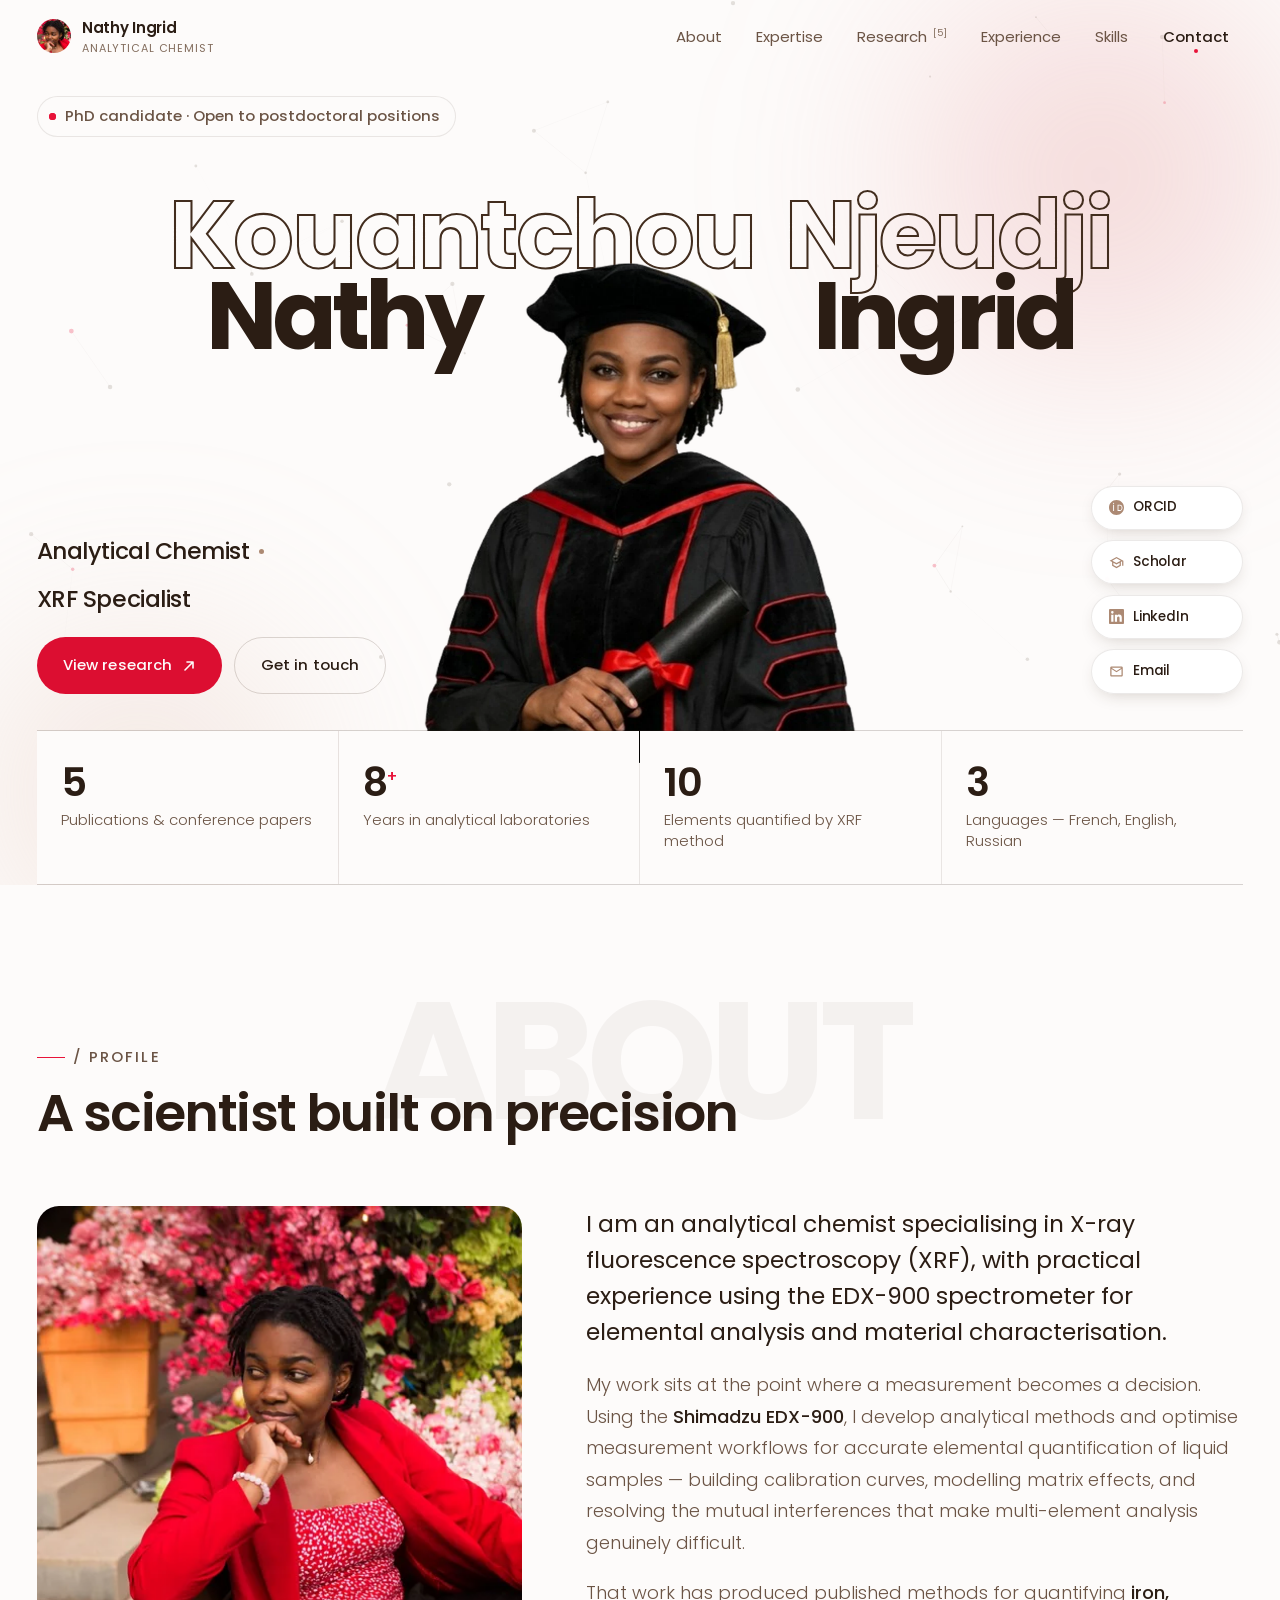
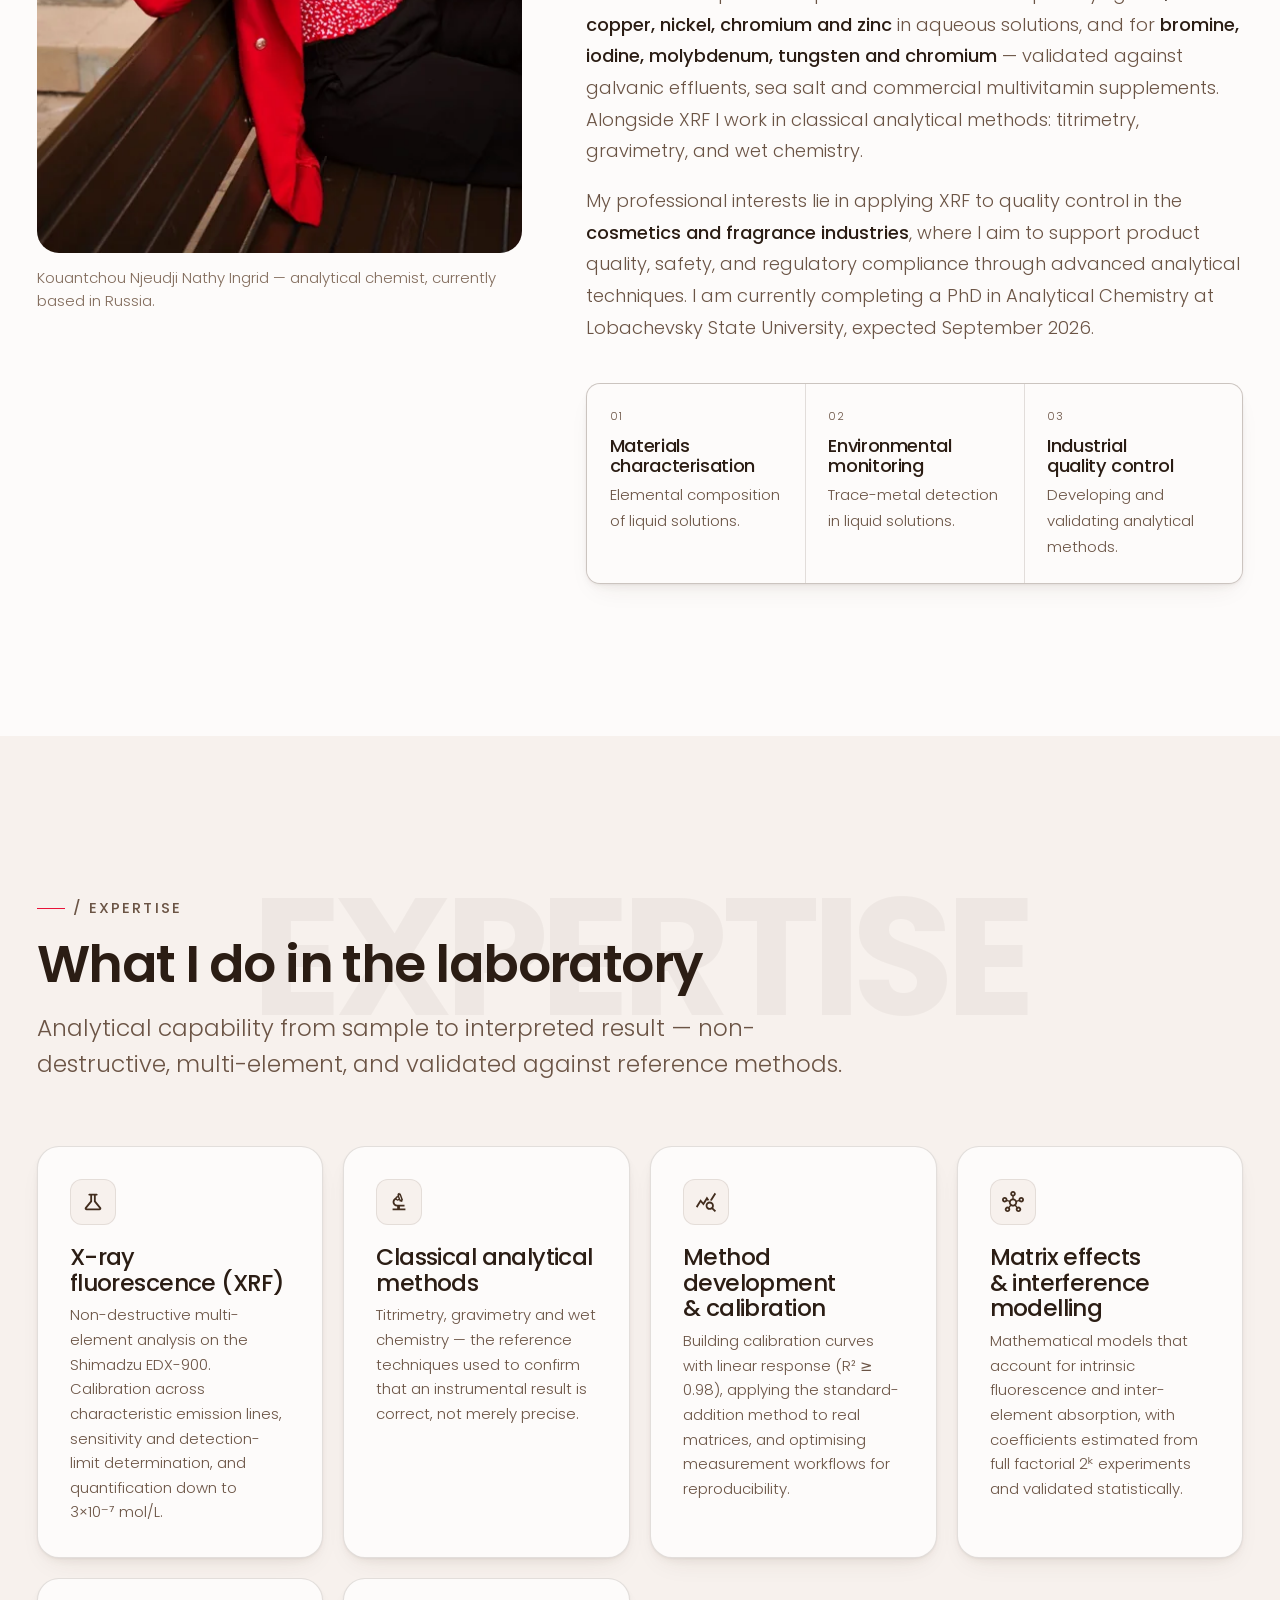
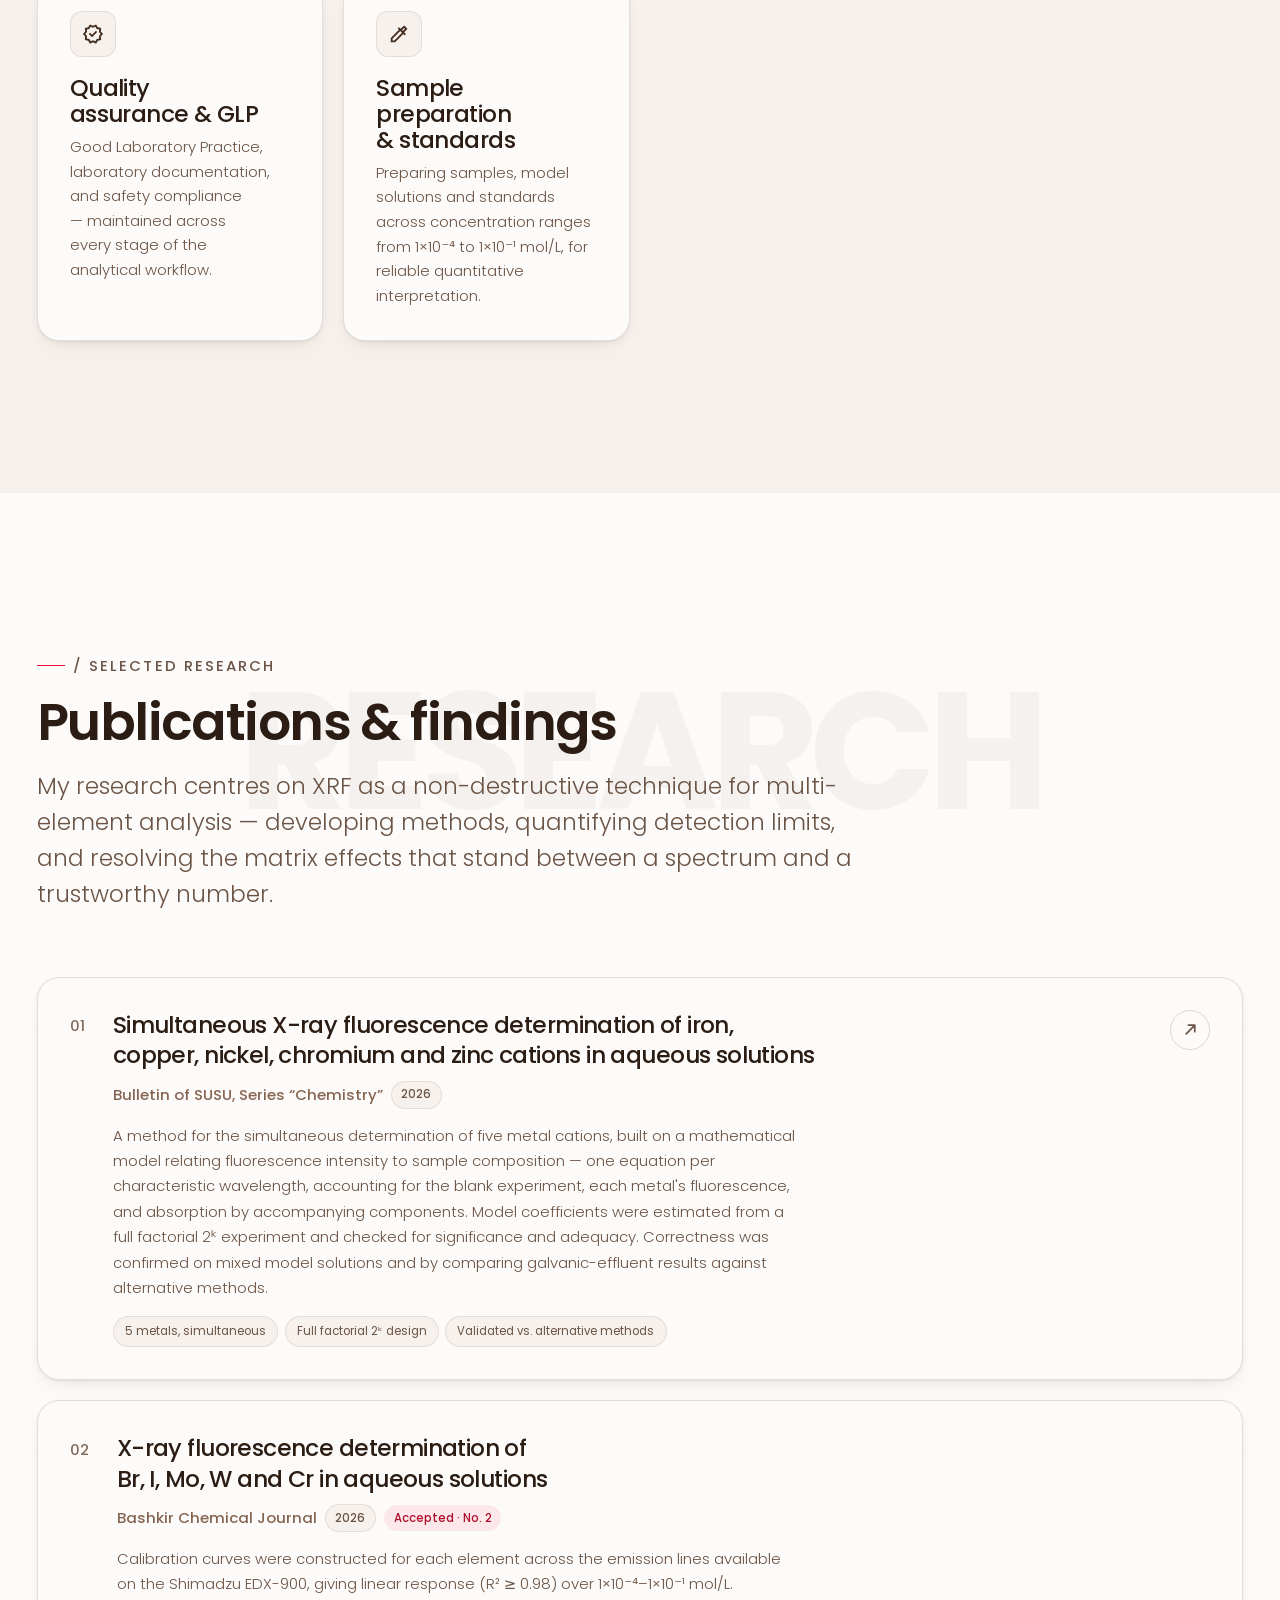
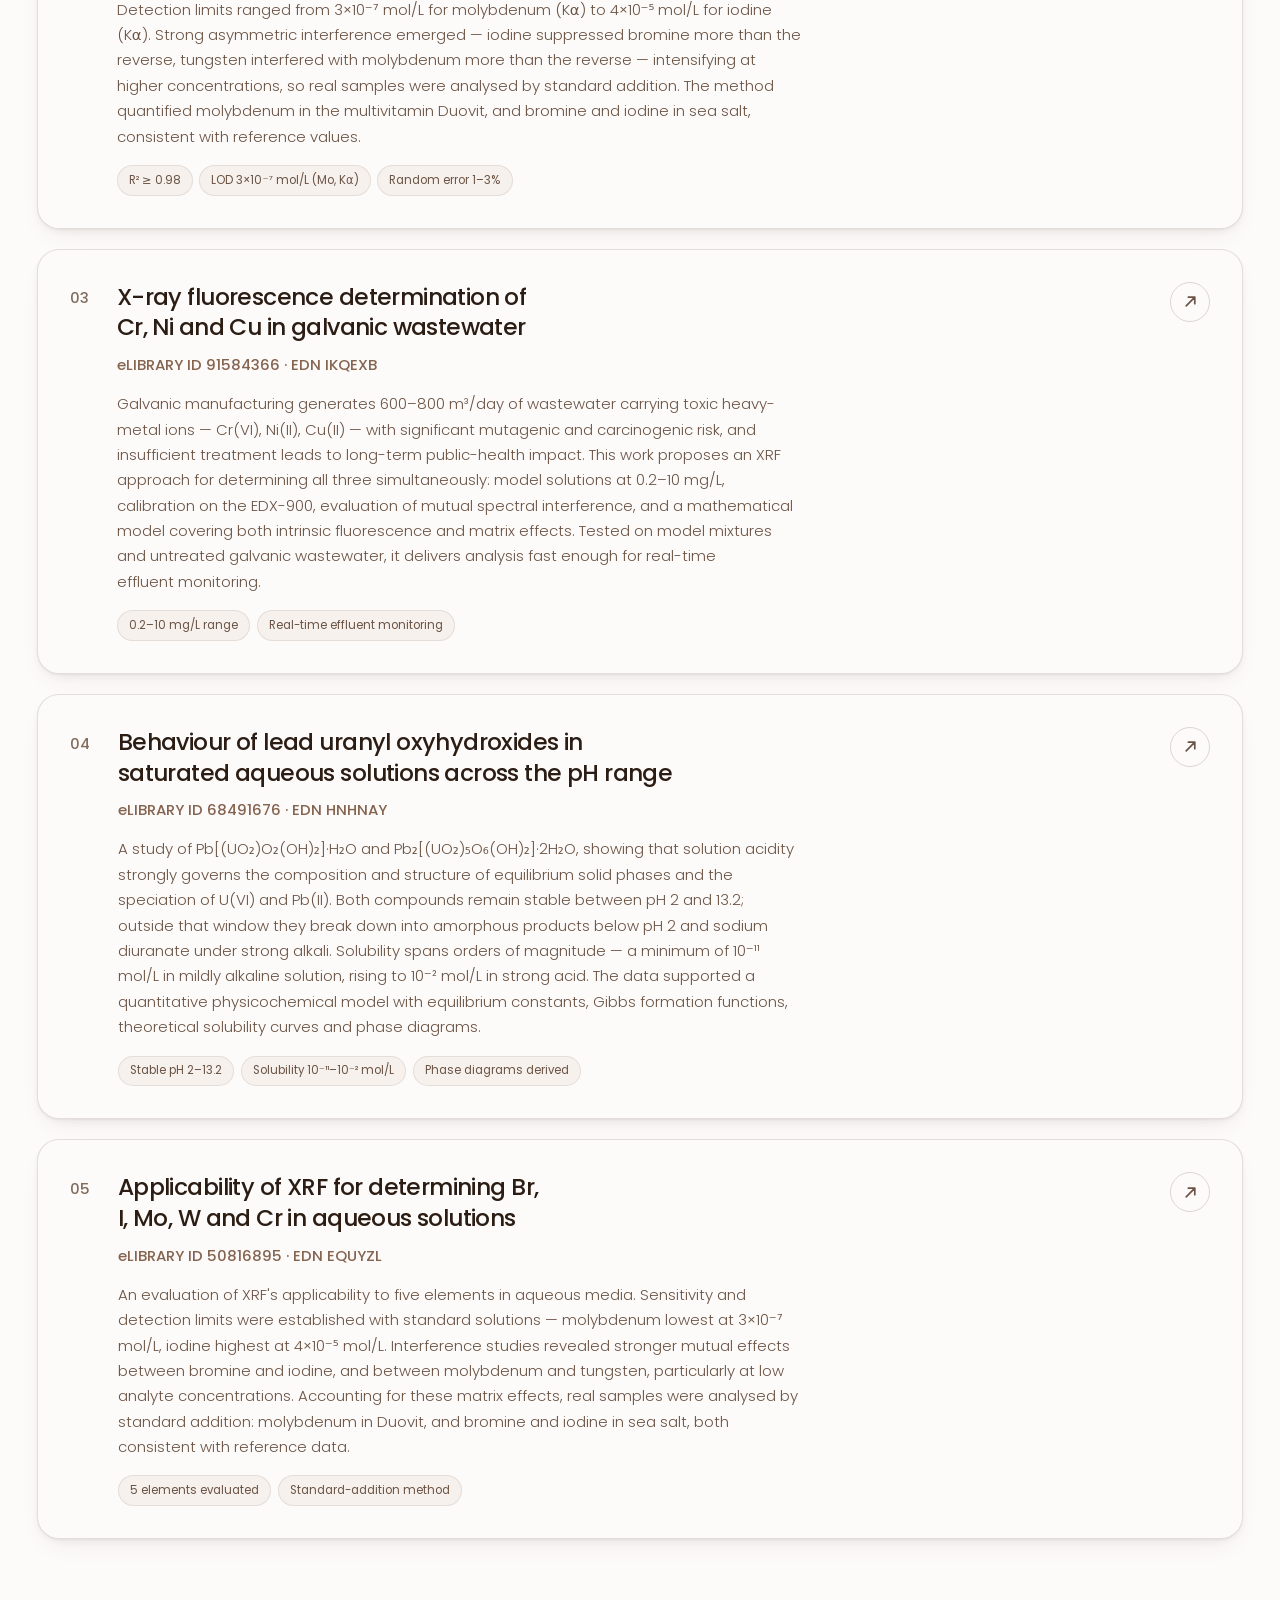
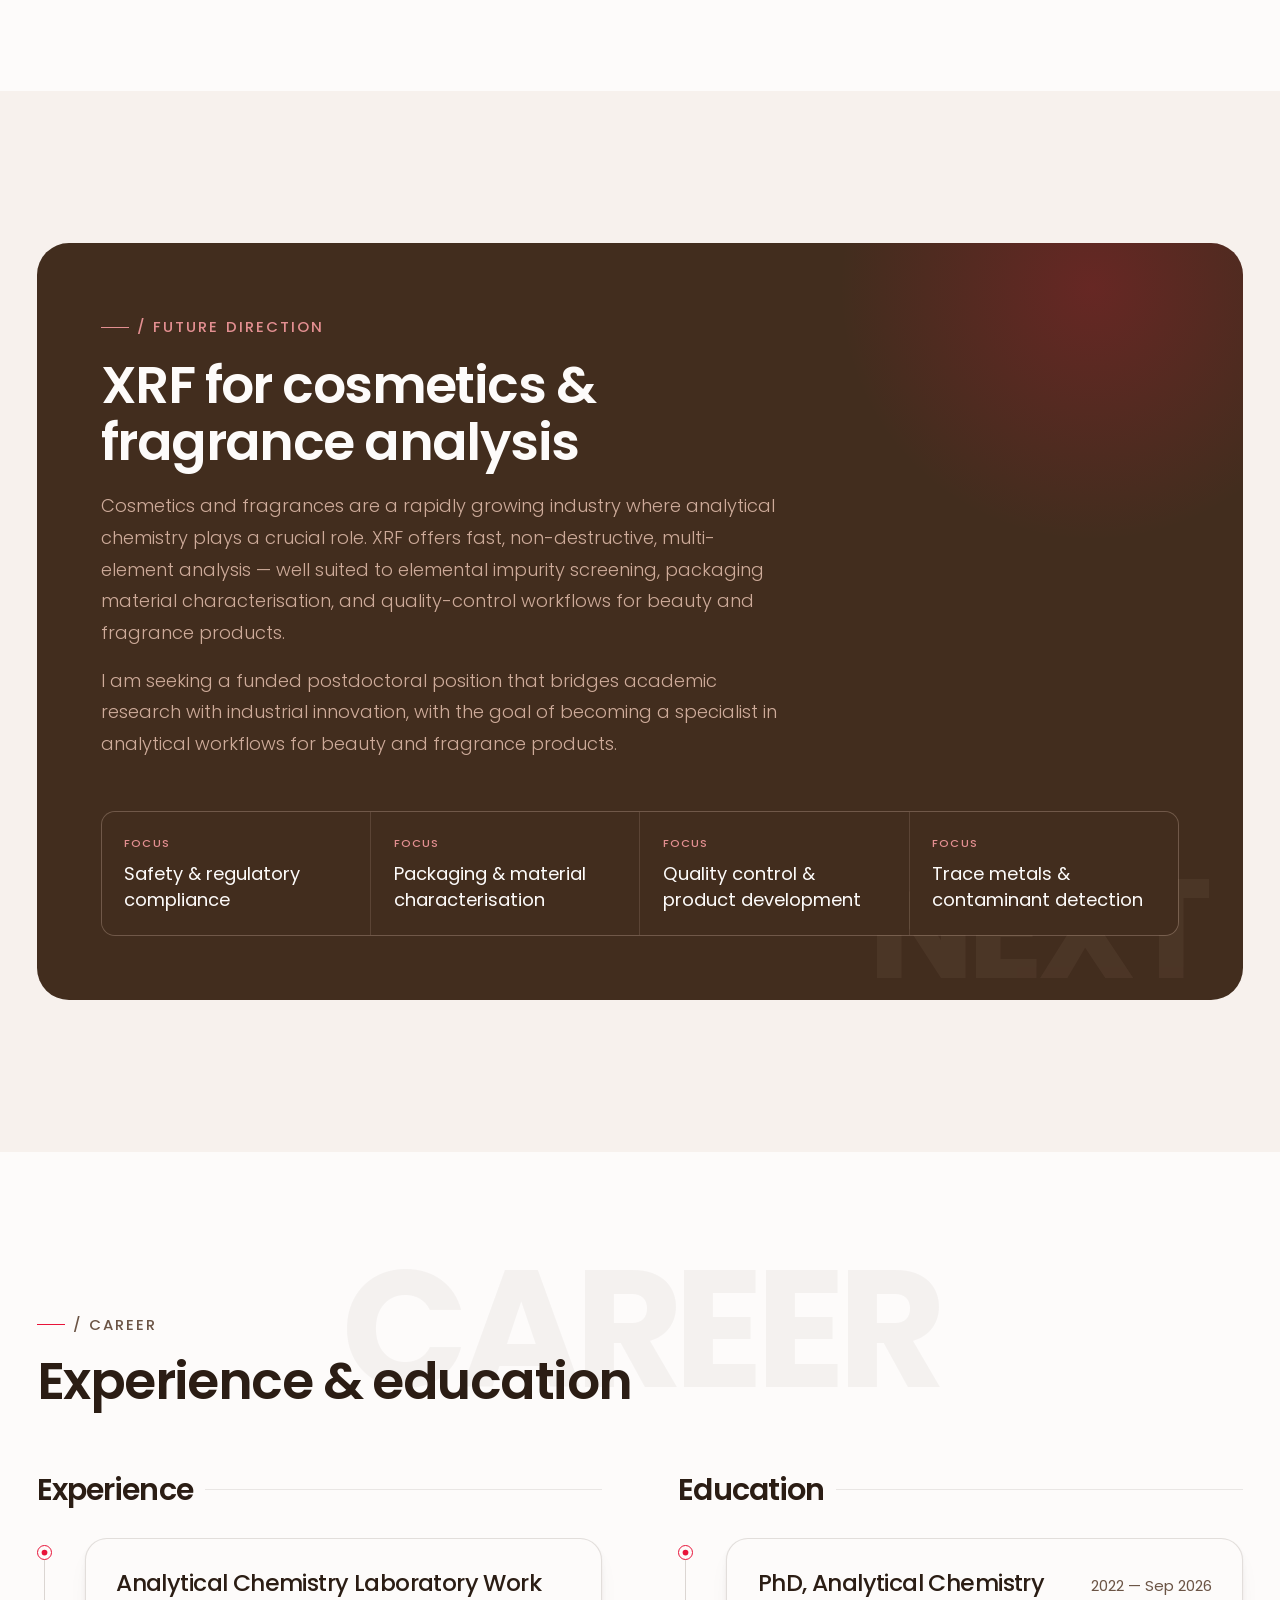
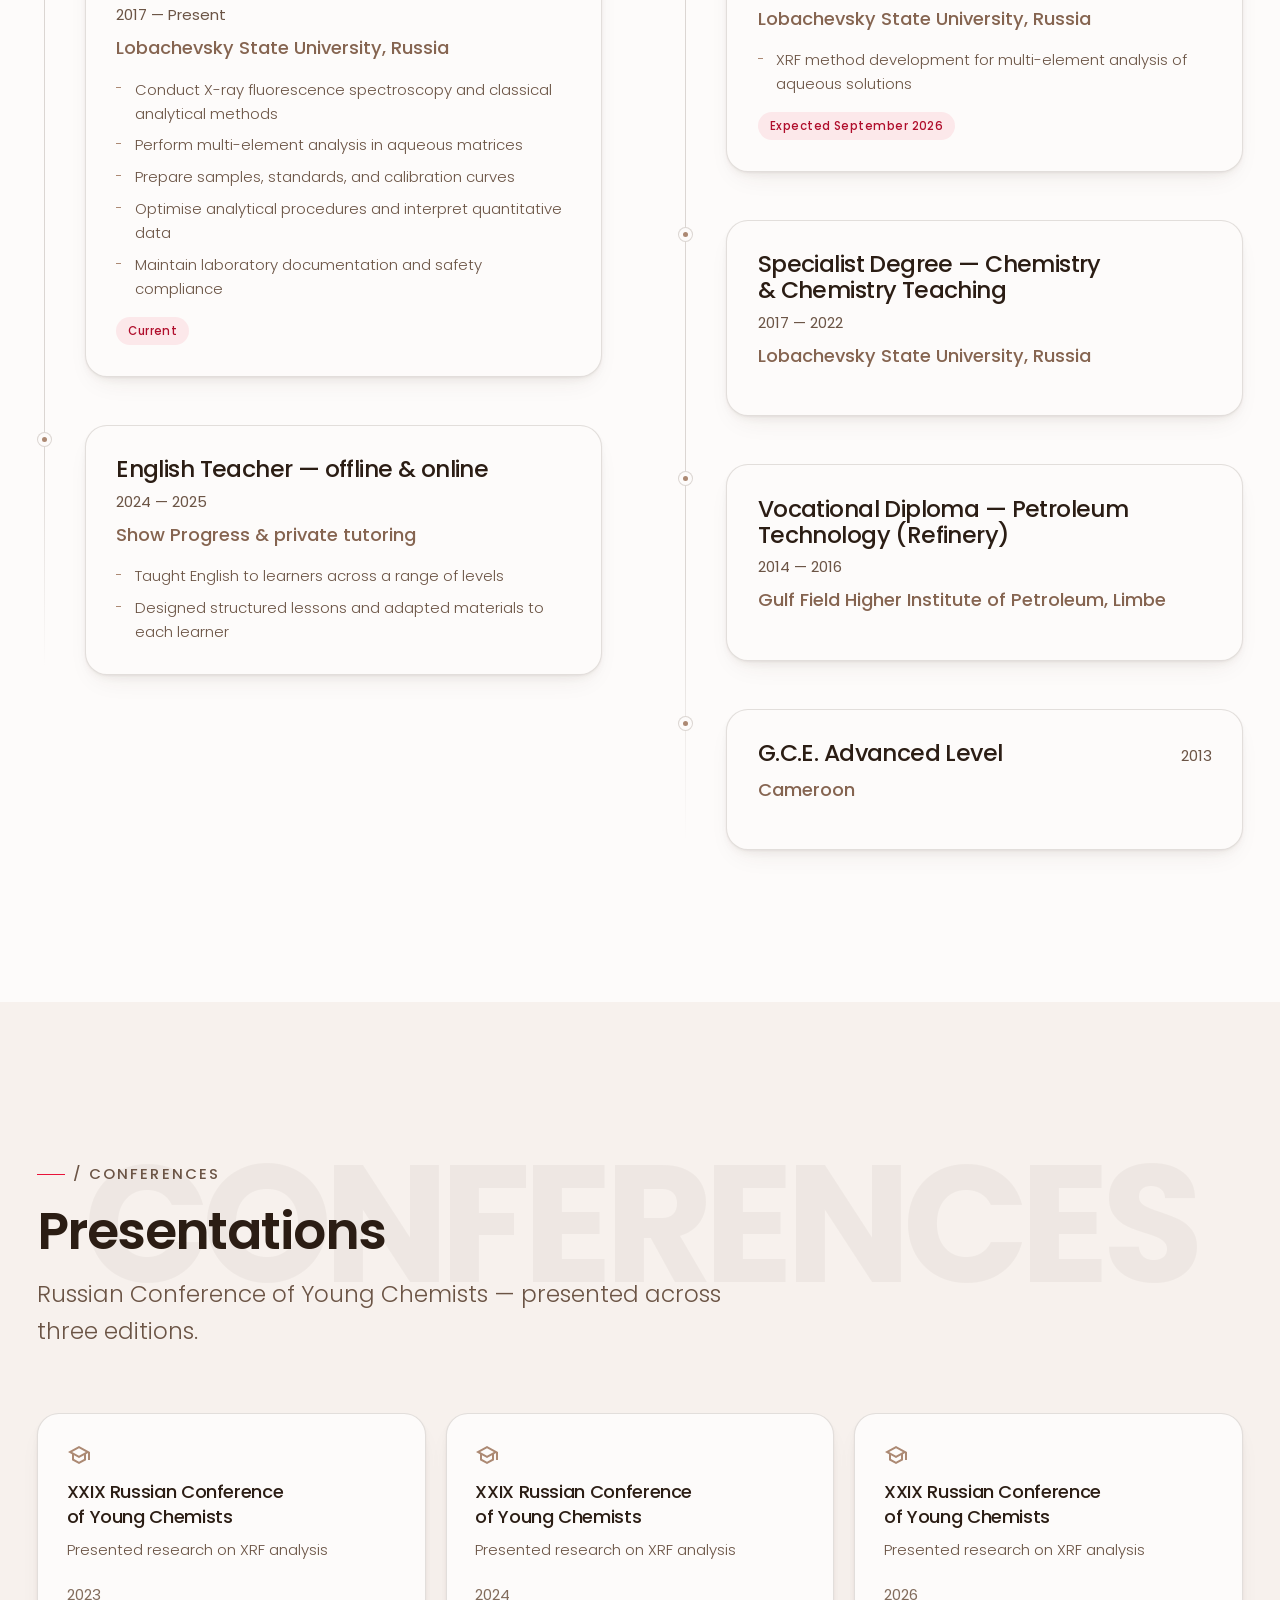
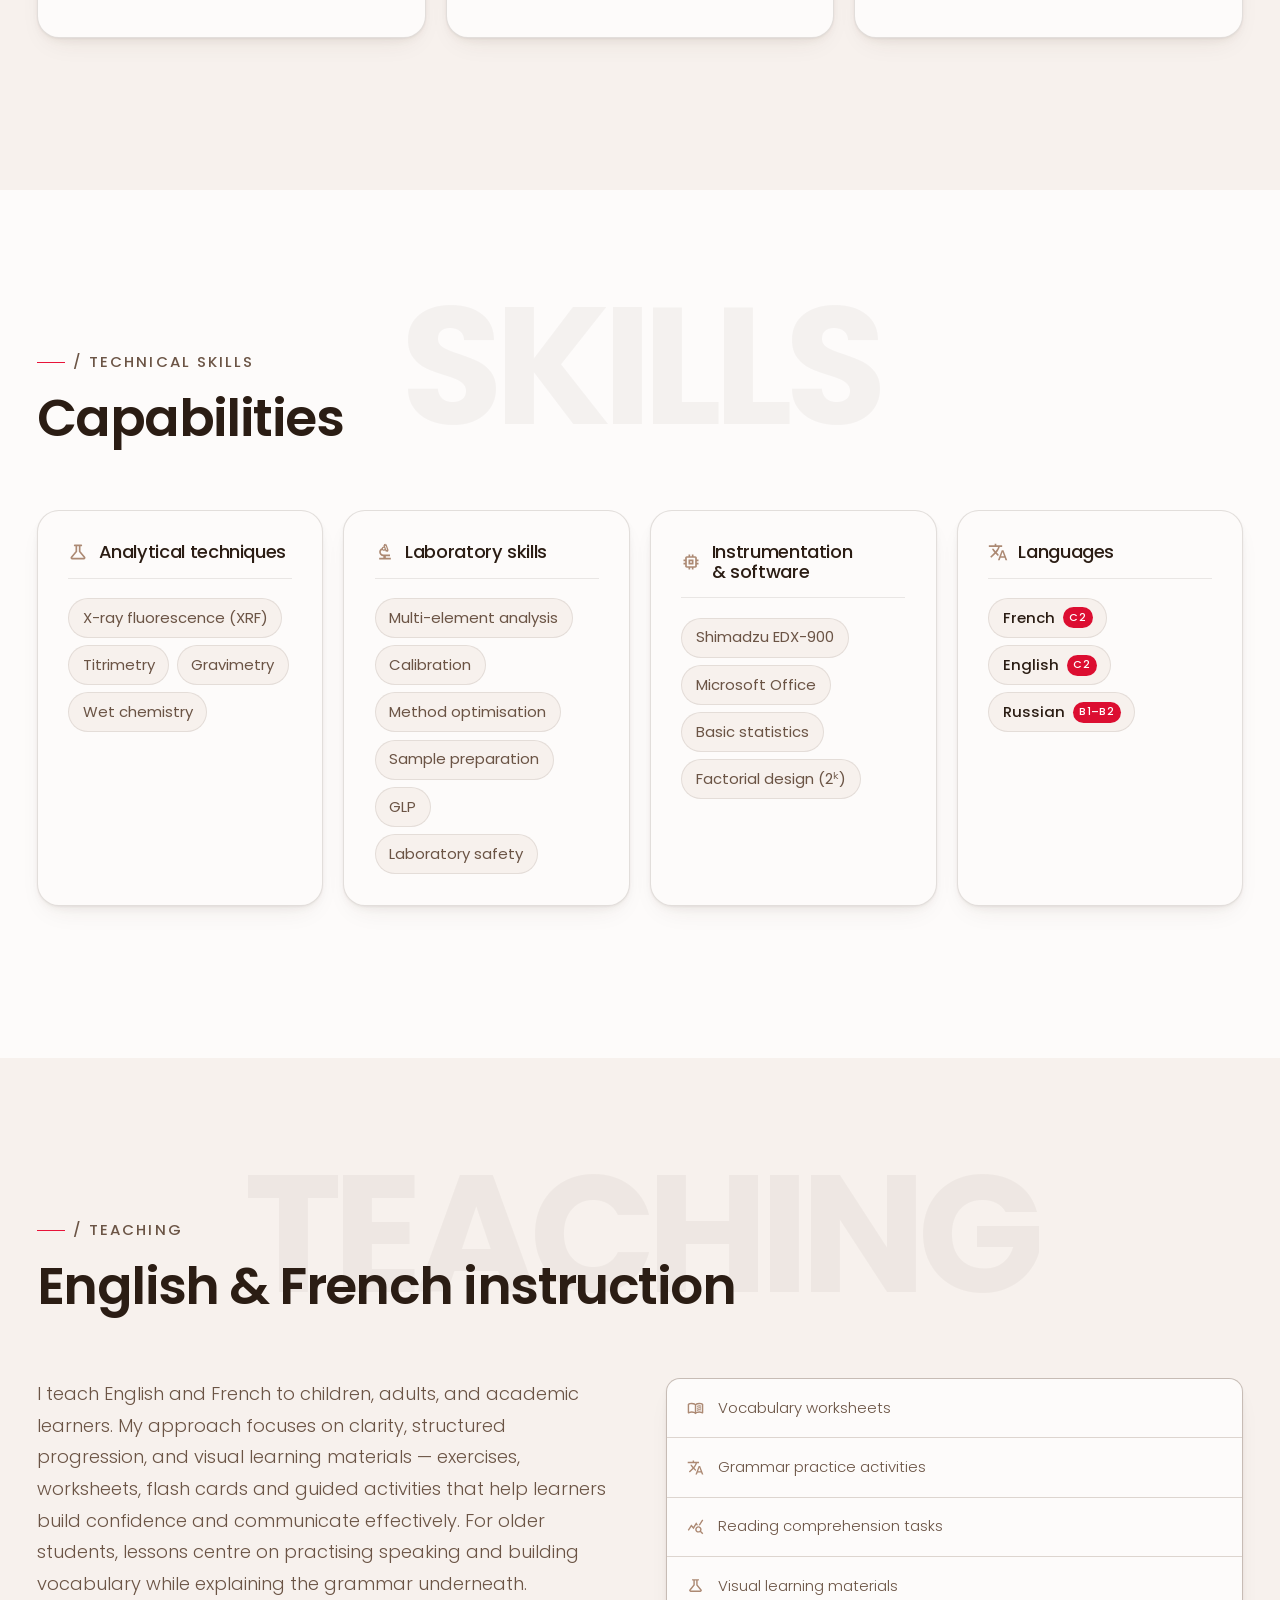
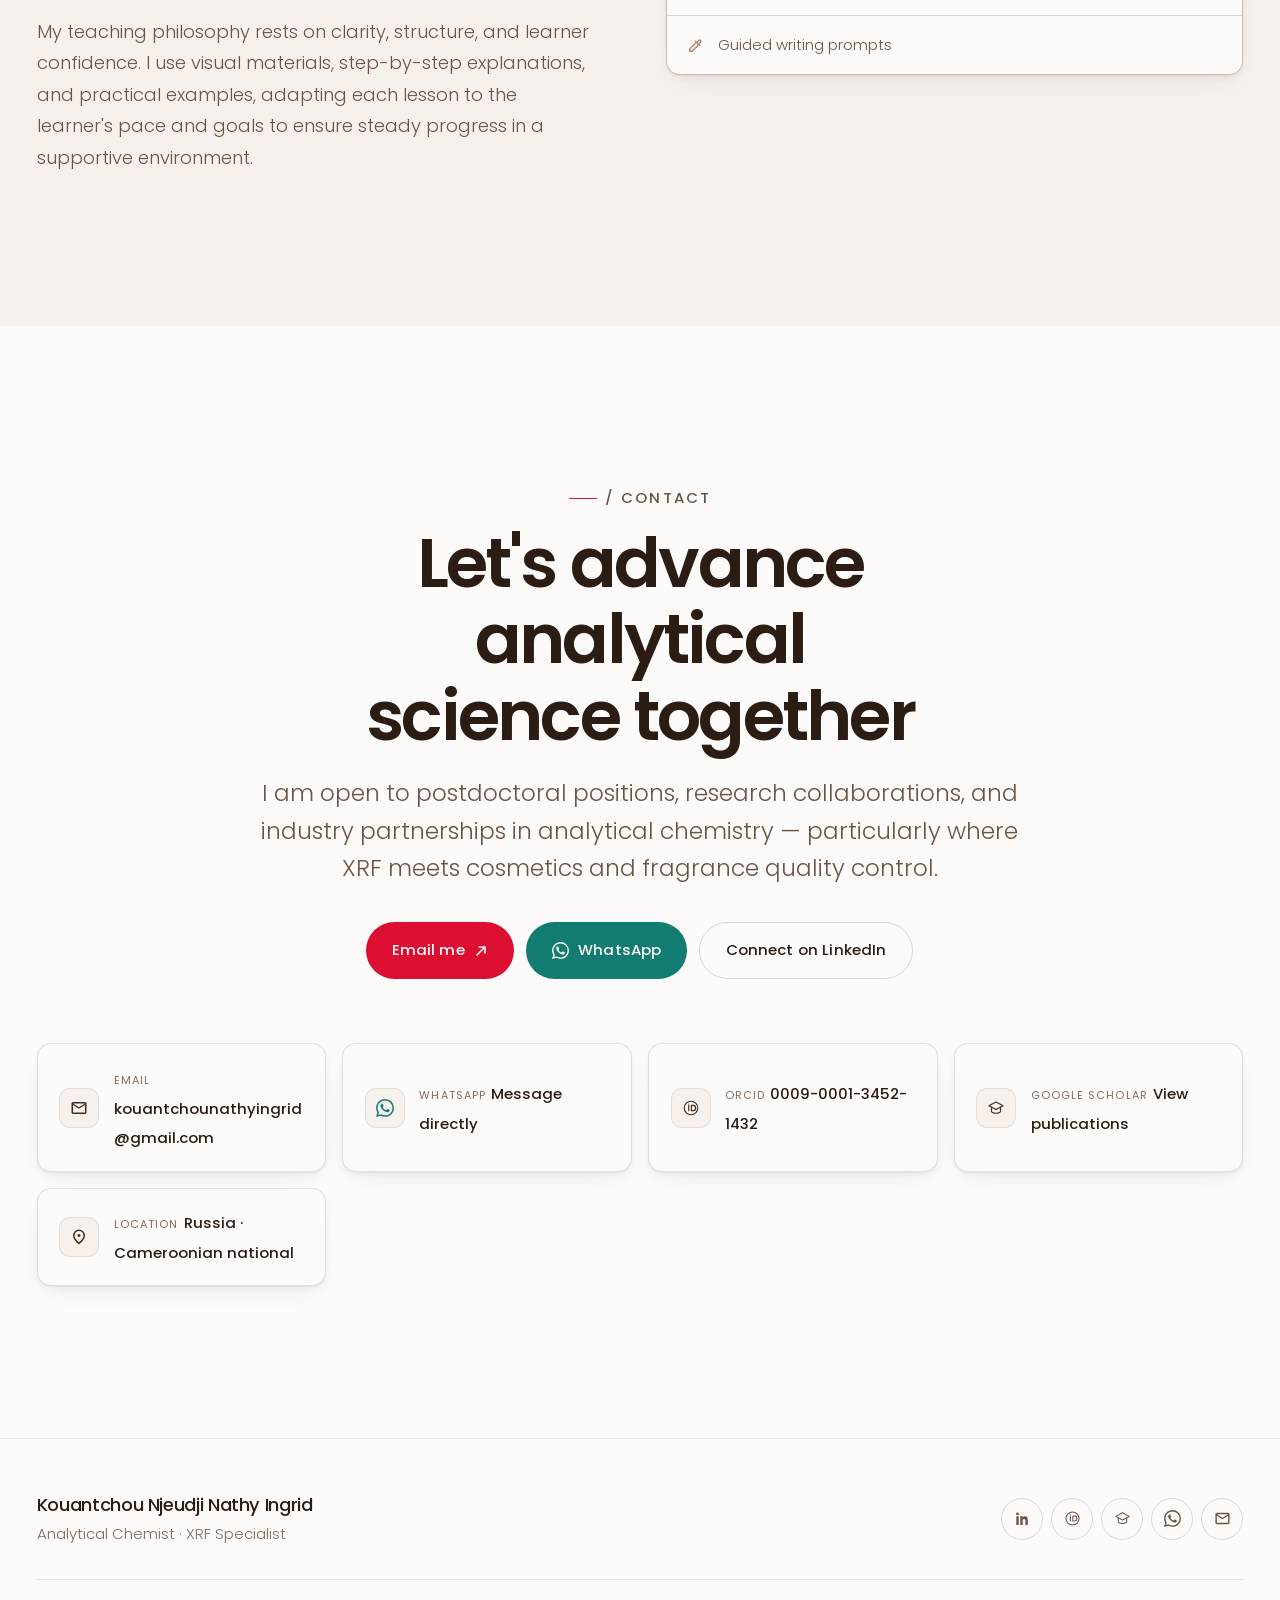
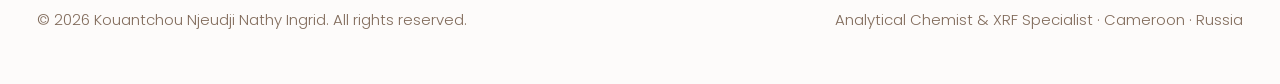
==== index.html @ b5a254de "Rebuild hero as layered cutout composition Replace the framed banner portrait with a free-standing c" ====
<!DOCTYPE html>
<html lang="en">
<head>
<meta charset="utf-8">
<meta name="viewport" content="width=device-width, initial-scale=1">

<title>Kouantchou Njeudji Nathy Ingrid — Analytical Chemist &amp; XRF Specialist</title>
<meta name="description" content="Kouantchou Njeudji Nathy Ingrid (Nathy Ingrid) is an analytical chemist and X-ray fluorescence (XRF) specialist from Cameroon, based in Russia. PhD candidate at Lobachevsky State University specialising in multi-element XRF analysis of aqueous solutions with the Shimadzu EDX-900 spectrometer.">
<meta name="author" content="Kouantchou Njeudji Nathy Ingrid">
<meta name="robots" content="index, follow, max-image-preview:large, max-snippet:-1, max-video-preview:-1">
<link rel="canonical" href="https://nathyingrid.github.io/">

<!-- Open Graph -->
<meta property="og:type" content="profile">
<meta property="og:site_name" content="Kouantchou Njeudji Nathy Ingrid">
<meta property="og:title" content="Kouantchou Njeudji Nathy Ingrid — Analytical Chemist &amp; XRF Specialist">
<meta property="og:description" content="Analytical chemist and X-ray fluorescence (XRF) specialist. PhD candidate at Lobachevsky State University developing multi-element XRF methods for aqueous solutions.">
<meta property="og:url" content="https://nathyingrid.github.io/">
<meta property="og:image" content="https://nathyingrid.github.io/assets/img/og-image.jpg">
<meta property="og:image:width" content="1200">
<meta property="og:image:height" content="630">
<meta property="og:image:alt" content="Portrait of Kouantchou Njeudji Nathy Ingrid, analytical chemist and XRF specialist.">
<meta property="og:locale" content="en_US">
<meta property="profile:first_name" content="Nathy Ingrid">
<meta property="profile:last_name" content="Kouantchou Njeudji">
<meta property="profile:gender" content="female">

<!-- Twitter -->
<meta name="twitter:card" content="summary_large_image">
<meta name="twitter:title" content="Kouantchou Njeudji Nathy Ingrid — Analytical Chemist &amp; XRF Specialist">
<meta name="twitter:description" content="Analytical chemist and X-ray fluorescence (XRF) specialist. PhD candidate at Lobachevsky State University, Russia.">
<meta name="twitter:image" content="https://nathyingrid.github.io/assets/img/og-image.jpg">
<meta name="twitter:image:alt" content="Portrait of Kouantchou Njeudji Nathy Ingrid, analytical chemist and XRF specialist.">

<meta name="theme-color" content="#FDFBFA" media="(prefers-color-scheme: light)">
<meta name="theme-color" content="#422D1E" media="(prefers-color-scheme: dark)">

<!-- Mark the document as JS-capable before first paint. Every entrance
     animation is scoped to .js, so with JS off (or if main.js fails) the page
     renders fully visible rather than blank. Inline and synchronous by design:
     it must land before the stylesheet paints, or content would flash. -->
<script>document.documentElement.classList.add('js');</script>

<link rel="icon" href="favicon.svg" type="image/svg+xml">
<link rel="apple-touch-icon" href="assets/img/avatar-192.jpg">
<link rel="manifest" href="site.webmanifest">

<!-- Poppins is self-hosted: no third-party request, no render-blocking round trip
     to fonts.googleapis.com, and nothing leaks to Google on page load. -->
<link rel="preload" as="font" type="font/woff2" href="assets/fonts/poppins-400-latin.woff2" crossorigin>
<link rel="preload" as="font" type="font/woff2" href="assets/fonts/poppins-700-latin.woff2" crossorigin>
<link rel="stylesheet" href="assets/css/fonts.css">

<link rel="preload" as="image" href="assets/img/hero-cutout-824.webp" type="image/webp"
      imagesrcset="assets/img/hero-cutout-412.webp 412w, assets/img/hero-cutout-824.webp 824w"
      imagesizes="(max-width: 980px) 74vw, 40vw">
<link rel="stylesheet" href="assets/css/styles.css">

<!-- Structured data: Person -->
<script type="application/ld+json">
{
  "@context": "https://schema.org",
  "@graph": [
    {
      "@type": "Person",
      "@id": "https://nathyingrid.github.io/#person",
      "name": "Kouantchou Njeudji Nathy Ingrid",
      "givenName": "Nathy Ingrid",
      "familyName": "Kouantchou Njeudji",
      "alternateName": ["Nathy Ingrid", "Kouantchou Nathy", "Nathy Ingrid Kouantchou Njeudji"],
      "gender": "Female",
      "jobTitle": "Analytical Chemist (XRF Specialist)",
      "description": "Analytical chemist specialising in X-ray fluorescence spectroscopy (XRF) and classical analytical methods, with practical experience on the Shimadzu EDX-900 spectrometer for multi-element analysis of aqueous solutions.",
      "url": "https://nathyingrid.github.io/",
      "image": "https://nathyingrid.github.io/assets/img/og-image.jpg",
      "email": "mailto:kouantchounathyingrid@gmail.com",
      "nationality": { "@type": "Country", "name": "Cameroon" },
      "homeLocation": { "@type": "Place", "address": { "@type": "PostalAddress", "addressCountry": "RU" } },
      "knowsLanguage": [
        { "@type": "Language", "name": "French", "alternateName": "fr" },
        { "@type": "Language", "name": "English", "alternateName": "en" },
        { "@type": "Language", "name": "Russian", "alternateName": "ru" }
      ],
      "knowsAbout": [
        "X-ray fluorescence spectroscopy",
        "XRF",
        "Analytical chemistry",
        "Multi-element analysis",
        "Materials characterisation",
        "Environmental monitoring",
        "Industrial quality control",
        "Titrimetry",
        "Gravimetry",
        "Wet chemistry",
        "Sample preparation",
        "Method optimisation",
        "Cosmetics analysis",
        "Perfume analysis"
      ],
      "alumniOf": [
        {
          "@type": "CollegeOrUniversity",
          "name": "Lobachevsky State University of Nizhny Novgorod",
          "sameAs": "https://en.wikipedia.org/wiki/Lobachevsky_State_University_of_Nizhny_Novgorod"
        },
        { "@type": "EducationalOrganization", "name": "Gulf Field Higher Institute of Petroleum, Limbe" }
      ],
      "affiliation": {
        "@type": "CollegeOrUniversity",
        "name": "Lobachevsky State University of Nizhny Novgorod"
      },
      "sameAs": [
        "https://orcid.org/0009-0001-3452-1432",
        "https://scholar.google.com/citations?hl=fr&user=JTKK_gQAAAAJ",
        "https://www.linkedin.com/in/nathy-ingrid-kouantchou-njeudji-9454073b8"
      ],
      "identifier": {
        "@type": "PropertyValue",
        "propertyID": "ORCID",
        "value": "0009-0001-3452-1432",
        "url": "https://orcid.org/0009-0001-3452-1432"
      }
    },
    {
      "@type": "WebSite",
      "@id": "https://nathyingrid.github.io/#website",
      "url": "https://nathyingrid.github.io/",
      "name": "Kouantchou Njeudji Nathy Ingrid — Analytical Chemist & XRF Specialist",
      "inLanguage": "en",
      "about": { "@id": "https://nathyingrid.github.io/#person" },
      "publisher": { "@id": "https://nathyingrid.github.io/#person" }
    },
    {
      "@type": "ProfilePage",
      "@id": "https://nathyingrid.github.io/#profilepage",
      "url": "https://nathyingrid.github.io/",
      "name": "Kouantchou Njeudji Nathy Ingrid — Analytical Chemist & XRF Specialist",
      "isPartOf": { "@id": "https://nathyingrid.github.io/#website" },
      "mainEntity": { "@id": "https://nathyingrid.github.io/#person" }
    },
    {
      "@type": "ScholarlyArticle",
      "headline": "Simultaneous X-ray fluorescence determination of iron, copper, nickel, chromium and zinc cations in aqueous solutions",
      "author": { "@id": "https://nathyingrid.github.io/#person" },
      "identifier": "https://doi.org/10.14529/chem260207",
      "sameAs": "https://doi.org/10.14529/chem260207",
      "about": ["X-ray fluorescence spectroscopy", "Multi-element analysis"]
    },
    {
      "@type": "ScholarlyArticle",
      "headline": "X-ray fluorescence determination of Br, I, Mo, W and Cr in aqueous solutions",
      "author": { "@id": "https://nathyingrid.github.io/#person" },
      "publisher": { "@type": "Organization", "name": "Bashkir Chemical Journal" },
      "about": ["X-ray fluorescence spectroscopy", "Detection limits"]
    }
  ]
}
</script>
</head>

<body>


<a class="skip-link" href="#main">Skip to main content</a>

<!-- ===================== NAV ===================== -->
<header class="nav" id="nav">
  <nav class="shell nav__inner" aria-label="Primary">
    <!-- No aria-label here: the visible text is the accessible name, so voice
         control ("click Nathy Ingrid") matches what a user actually sees. -->
    <a class="nav__brand" href="#top">
      <img src="assets/img/avatar-96.jpg" width="34" height="34"
           alt="" aria-hidden="true" loading="eager" decoding="async">
      <span>
        Nathy Ingrid
        <span class="nav__brand-sub">Analytical Chemist</span>
      </span>
    </a>

    <ul class="nav__links" id="nav-links">
      <li><a class="nav__link" href="#about">About</a></li>
      <li><a class="nav__link" href="#expertise">Expertise</a></li>
      <li><a class="nav__link" href="#research">Research <span class="nav__count">[5]</span></a></li>
      <li><a class="nav__link" href="#experience">Experience</a></li>
      <li><a class="nav__link" href="#skills">Skills</a></li>
      <li><a class="nav__link" href="#contact">Contact</a></li>
    </ul>

    <button class="nav__toggle" id="nav-toggle" type="button"
            aria-expanded="false" aria-controls="nav-links" aria-label="Open menu">
      <span></span>
    </button>
  </nav>
</header>

<main id="main">
<!-- ===================== HERO ===================== -->
<section class="hero" id="top">
  <canvas class="hero__canvas" id="lattice" aria-hidden="true"></canvas>
  <div class="hero__glow hero__glow--a" aria-hidden="true"></div>
  <div class="hero__glow hero__glow--b" aria-hidden="true"></div>

  <div class="shell hero__inner">
    <p class="hero__status" data-hero="1">
      <span class="hero__dot" aria-hidden="true"></span>
      PhD candidate · Open to postdoctoral positions
    </p>

    <!-- Layered composition: the name is a full-width band, the cutout stands in
         front of it (hero__figure raised by z-index), and the supporting content
         sits beneath. Order here is DOM/reading order — visual stacking is CSS. -->
    <div class="hero__stage">
      <!-- Single H1, carrying the full name for search -->
      <!-- Surname outlined on one line; the given names split either side of the
           subject on the next, so she stands in the gap between them rather than
           covering a word. -->
      <h1 class="hero__name" data-hero="2">
        <span class="hero__name-line hero__name-line--surname">
          <span class="hero__word--outline">Kouantchou Njeudji</span>
        </span>
        <span class="hero__name-line hero__name-line--given">
          <span class="hero__given hero__given--left">Nathy</span>
          <span class="hero__given hero__given--right">Ingrid</span>
        </span>
      </h1>

      <figure class="hero__figure" data-hero="6">
        <picture>
          <source type="image/webp"
                  srcset="assets/img/hero-cutout-412.webp 412w,
                          assets/img/hero-cutout-824.webp 824w"
                  sizes="(max-width: 980px) 74vw, 40vw">
          <img src="assets/img/hero-cutout-824.png"
               srcset="assets/img/hero-cutout-412.png 412w,
                       assets/img/hero-cutout-824.png 824w"
               sizes="(max-width: 980px) 74vw, 40vw"
               width="824" height="954"
               fetchpriority="high" decoding="async"
               id="portrait"
               alt="Kouantchou Njeudji Nathy Ingrid, analytical chemist and XRF specialist, in black and red academic regalia and a tasselled cap, holding a diploma.">
        </picture>
      </figure>

      <div class="hero__aside">
        <p class="hero__role" data-hero="3">
          <span class="hero__role-item">Analytical Chemist</span>
          <span class="hero__role-sep" aria-hidden="true"></span>
          <span class="hero__role-item">XRF Specialist</span>
        </p>

        <div class="hero__actions" data-hero="5">
          <a class="btn btn--accent" href="#research">
            View research
            <svg class="btn__arrow" width="14" height="14" viewBox="0 0 14 14" fill="none" aria-hidden="true">
              <path d="M3 11L11 3M11 3H5M11 3v6" stroke="currentColor" stroke-width="1.6"
                    stroke-linecap="round" stroke-linejoin="round"/>
            </svg>
          </a>
          <a class="btn btn--ghost" href="#contact">Get in touch</a>
        </div>
      </div>

      <ul class="hero__pills" data-hero="7">
        <li>
          <a class="pill" href="https://orcid.org/0009-0001-3452-1432" target="_blank" rel="noopener">
            <svg class="pill__icon" width="15" height="15" viewBox="0 0 256 256" fill="currentColor" aria-hidden="true"><path d="M128 0C57.3 0 0 57.3 0 128s57.3 128 128 128 128-57.3 128-128S198.7 0 128 0zM86.3 186.2H70.9V79.1h15.4v107.1zM78.6 66.9c-5.5 0-10-4.5-10-10s4.5-10 10-10 10 4.5 10 10-4.5 10-10 10zm106.5 119.3h-38.9V79.1h38.9c31.6 0 45.4 24.4 45.4 53.6 0 31.7-19.9 53.5-45.4 53.5zm-.6-92.5h-22.9v78.6h22.9c21.7 0 30.6-16.9 30.6-39.3 0-24.7-11.4-39.3-30.6-39.3z"/></svg>
            ORCID
          </a>
        </li>
        <li>
          <a class="pill" href="https://scholar.google.com/citations?hl=fr&amp;user=JTKK_gQAAAAJ" target="_blank" rel="noopener">
            <svg class="pill__icon" width="15" height="15" viewBox="0 -960 960 960" fill="currentColor" aria-hidden="true"><path d="M480-120 200-272v-240L40-600l440-240 440 240v320h-80v-276l-80 44v240L480-120Zm0-332 274-148-274-148-274 148 274 148Zm0 241 200-108v-151L480-360 280-470v151l200 108Z"/></svg>
            Scholar
          </a>
        </li>
        <li>
          <a class="pill" href="https://www.linkedin.com/in/nathy-ingrid-kouantchou-njeudji-9454073b8" target="_blank" rel="noopener">
            <svg class="pill__icon" width="15" height="15" viewBox="0 0 24 24" fill="currentColor" aria-hidden="true"><path d="M20.45 20.45h-3.56v-5.57c0-1.33-.03-3.04-1.85-3.04-1.85 0-2.14 1.45-2.14 2.94v5.67H9.35V9h3.41v1.56h.05c.48-.9 1.63-1.85 3.37-1.85 3.6 0 4.27 2.37 4.27 5.46v6.28zM5.34 7.43a2.06 2.06 0 1 1 0-4.13 2.06 2.06 0 0 1 0 4.13zm1.78 13.02H3.55V9h3.57v11.45zM22.22 0H1.77C.79 0 0 .77 0 1.73v20.54C0 23.22.79 24 1.77 24h20.45c.98 0 1.78-.78 1.78-1.73V1.73C24 .77 23.2 0 22.22 0z"/></svg>
            LinkedIn
          </a>
        </li>
        <li>
          <a class="pill" href="mailto:kouantchounathyingrid@gmail.com">
            <svg class="pill__icon" width="15" height="15" viewBox="0 -960 960 960" fill="currentColor" aria-hidden="true"><path d="M160-160q-33 0-56.5-23.5T80-240v-480q0-33 23.5-56.5T160-800h640q33 0 56.5 23.5T880-720v480q0 33-23.5 56.5T800-160H160Zm320-280L160-640v400h640v-400L480-440Zm0-80 320-200H160l320 200ZM160-640v-80 480-400Z"/></svg>
            Email
          </a>
        </li>
      </ul>
    </div>

    <!-- Metrics: every figure traceable to nathy.md. The real values are in the
         markup; JS counts up from zero only if it runs. -->
    <dl class="metrics" data-reveal-stagger>
      <div class="metric">
        <dd class="metric__val"><span data-count="5">5</span></dd>
        <dt class="metric__key">Publications &amp; conference papers</dt>
      </div>
      <div class="metric">
        <dd class="metric__val"><span data-count="8">8</span><sup>+</sup></dd>
        <dt class="metric__key">Years in analytical laboratories</dt>
      </div>
      <div class="metric">
        <dd class="metric__val"><span data-count="10">10</span></dd>
        <dt class="metric__key">Elements quantified by XRF method</dt>
      </div>
      <div class="metric">
        <dd class="metric__val"><span data-count="3">3</span></dd>
        <dt class="metric__key">Languages — French, English, Russian</dt>
      </div>
    </dl>
  </div>
</section>

<!-- ===================== ABOUT ===================== -->
<section class="section" id="about" aria-labelledby="about-title">
  <div class="shell">
    <div class="sec-head">
      <span class="sec-head__ghost" data-ghost="ABOUT" aria-hidden="true"></span>
      <div class="sec-head__inner" data-reveal>
        <p class="sec-head__eyebrow">/ Profile</p>
        <h2 class="sec-head__title" id="about-title">A scientist built on precision</h2>
      </div>
    </div>

    <div class="about__grid">
      <figure class="about__figure" data-reveal>
        <picture>
          <source type="image/webp"
                  srcset="assets/img/about-480.webp 480w,
                          assets/img/about-720.webp 720w,
                          assets/img/about-960.webp 960w"
                  sizes="(max-width: 980px) 80vw, 32vw">
          <img src="assets/img/about-720.jpg"
               srcset="assets/img/about-480.jpg 480w,
                       assets/img/about-720.jpg 720w,
                       assets/img/about-960.jpg 960w"
               sizes="(max-width: 980px) 80vw, 32vw"
               width="720" height="960" loading="lazy" decoding="async"
               alt="Kouantchou Njeudji Nathy Ingrid photographed outdoors, wearing a red blazer.">
        </picture>
        <figcaption class="about__caption">
          Kouantchou Njeudji Nathy Ingrid — analytical chemist, currently based in Russia.
        </figcaption>
      </figure>

      <div class="about__body" data-reveal>
        <p class="about__lead">
          I am an analytical chemist specialising in X-ray fluorescence spectroscopy (XRF),
          with practical experience using the EDX-900 spectrometer for elemental analysis
          and material characterisation.
        </p>
        <p>
          My work sits at the point where a measurement becomes a decision. Using the
          <strong>Shimadzu EDX-900</strong>, I develop analytical methods and optimise
          measurement workflows for accurate elemental quantification of liquid samples —
          building calibration curves, modelling matrix effects, and resolving the mutual
          interferences that make multi-element analysis genuinely difficult.
        </p>
        <p>
          That work has produced published methods for quantifying
          <strong>iron, copper, nickel, chromium and zinc</strong> in aqueous solutions,
          and for <strong>bromine, iodine, molybdenum, tungsten and chromium</strong> —
          validated against galvanic effluents, sea salt and commercial multivitamin
          supplements. Alongside XRF I work in classical analytical methods: titrimetry,
          gravimetry, and wet chemistry.
        </p>
        <p>
          My professional interests lie in applying XRF to quality control in the
          <strong>cosmetics and fragrance industries</strong>, where I aim to support
          product quality, safety, and regulatory compliance through advanced analytical
          techniques. I am currently completing a PhD in Analytical Chemistry at
          Lobachevsky State University, expected September 2026.
        </p>

        <div class="pillars" data-reveal-stagger>
          <div class="pillar">
            <p class="pillar__num">01</p>
            <h3 class="pillar__title">Materials characterisation</h3>
            <p class="pillar__desc">Elemental composition of liquid solutions.</p>
          </div>
          <div class="pillar">
            <p class="pillar__num">02</p>
            <h3 class="pillar__title">Environmental monitoring</h3>
            <p class="pillar__desc">Trace-metal detection in liquid solutions.</p>
          </div>
          <div class="pillar">
            <p class="pillar__num">03</p>
            <h3 class="pillar__title">Industrial quality control</h3>
            <p class="pillar__desc">Developing and validating analytical methods.</p>
          </div>
        </div>
      </div>
    </div>
  </div>
</section>

<!-- ===================== EXPERTISE ===================== -->
<section class="section section--tint" id="expertise" aria-labelledby="expertise-title">
  <div class="shell">
    <div class="sec-head">
      <span class="sec-head__ghost" data-ghost="EXPERTISE" aria-hidden="true"></span>
      <div class="sec-head__inner" data-reveal>
        <p class="sec-head__eyebrow">/ Expertise</p>
        <h2 class="sec-head__title" id="expertise-title">What I do in the laboratory</h2>
        <p class="sec-head__lede">
          Analytical capability from sample to interpreted result — non-destructive,
          multi-element, and validated against reference methods.
        </p>
      </div>
    </div>

    <div class="expertise__grid" data-reveal-stagger>
      <article class="xcard">
        <span class="xcard__icon" aria-hidden="true">
          <svg width="22" height="22" fill="currentColor" aria-hidden="true" viewBox="0 -960 960 960"><path d="M200-120q-51 0-72.5-45.5T138-250l222-270v-240h-40q-17 0-28.5-11.5T280-800q0-17 11.5-28.5T320-840h320q17 0 28.5 11.5T680-800q0 17-11.5 28.5T640-760h-40v240l222 270q32 39 10.5 84.5T760-120H200Zm0-80h560L520-492v-268h-80v268L200-200Zm280-280Z"/></svg>
        </span>
        <h3 class="xcard__title">X-ray fluorescence (XRF)</h3>
        <p class="xcard__desc">
          Non-destructive multi-element analysis on the Shimadzu EDX-900. Calibration
          across characteristic emission lines, sensitivity and detection-limit
          determination, and quantification down to 3×10⁻⁷ mol/L.
        </p>
      </article>

      <article class="xcard">
        <span class="xcard__icon" aria-hidden="true">
          <svg width="22" height="22" fill="currentColor" aria-hidden="true" viewBox="0 -960 960 960"><path d="M200-120v-80h200v-80q-83 0-141.5-58.5T200-480q0-61 33.5-111t90.5-73q8-34 35.5-55t62.5-21l-22-62 38-14-14-36 76-28 12 38 38-14 110 300-38 14 14 38-76 28-12-38-38 14-24-66q-15 14-34.5 21t-39.5 5q-22-2-41-13.5T338-582q-27 16-42.5 43T280-480q0 50 35 85t85 35h320v80H520v80h240v80H200Zm346-458 36-14-68-188-38 14 70 188Zm-126-22q17 0 28.5-11.5T460-640q0-17-11.5-28.5T420-680q-17 0-28.5 11.5T380-640q0 17 11.5 28.5T420-600Zm126 22Zm-126-62Zm0 0Z"/></svg>
        </span>
        <h3 class="xcard__title">Classical analytical methods</h3>
        <p class="xcard__desc">
          Titrimetry, gravimetry and wet chemistry — the reference techniques used to
          confirm that an instrumental result is correct, not merely precise.
        </p>
      </article>

      <article class="xcard">
        <span class="xcard__icon" aria-hidden="true">
          <svg width="22" height="22" fill="currentColor" aria-hidden="true" viewBox="0 -960 960 960"><path d="m105-233-65-47 200-320 120 140 160-260 109 163q-23 1-43.5 5.5T545-539l-22-33-152 247-121-141-145 233ZM863-40 738-165q-20 14-44.5 21t-50.5 7q-75 0-127.5-52.5T463-317q0-75 52.5-127.5T643-497q75 0 127.5 52.5T823-317q0 26-7 50.5T795-221L920-97l-57 57ZM643-217q42 0 71-29t29-71q0-42-29-71t-71-29q-42 0-71 29t-29 71q0 42 29 71t71 29Zm89-320q-19-8-39.5-13t-42.5-6l205-324 65 47-188 296Z"/></svg>
        </span>
        <h3 class="xcard__title">Method development &amp; calibration</h3>
        <p class="xcard__desc">
          Building calibration curves with linear response (R² ≥ 0.98), applying the
          standard-addition method to real matrices, and optimising measurement workflows
          for reproducibility.
        </p>
      </article>

      <article class="xcard">
        <span class="xcard__icon" aria-hidden="true">
          <svg width="22" height="22" fill="currentColor" aria-hidden="true" viewBox="0 -960 960 960"><path d="M240-40q-50 0-85-35t-35-85q0-50 35-85t85-35q14 0 26 3t23 8l57-71q-28-31-39-70t-5-78l-81-27q-17 25-43 40t-58 15q-50 0-85-35T0-580q0-50 35-85t85-35q50 0 85 35t35 85v8l81 28q20-36 53.5-61t75.5-32v-87q-39-11-64.5-42.5T360-840q0-50 35-85t85-35q50 0 85 35t35 85q0 42-26 73.5T510-724v87q42 7 75.5 32t53.5 61l81-28v-8q0-50 35-85t85-35q50 0 85 35t35 85q0 50-35 85t-85 35q-32 0-58.5-15T739-515l-81 27q6 39-5 77.5T614-340l57 70q11-5 23-7.5t26-2.5q50 0 85 35t35 85q0 50-35 85t-85 35q-50 0-85-35t-35-85q0-20 6.5-38.5T624-232l-57-71q-41 23-87.5 23T392-303l-56 71q11 15 17.5 33.5T360-160q0 50-35 85t-85 35ZM120-540q17 0 28.5-11.5T160-580q0-17-11.5-28.5T120-620q-17 0-28.5 11.5T80-580q0 17 11.5 28.5T120-540Zm120 420q17 0 28.5-11.5T280-160q0-17-11.5-28.5T240-200q-17 0-28.5 11.5T200-160q0 17 11.5 28.5T240-120Zm240-680q17 0 28.5-11.5T520-840q0-17-11.5-28.5T480-880q-17 0-28.5 11.5T440-840q0 17 11.5 28.5T480-800Zm0 440q42 0 71-29t29-71q0-42-29-71t-71-29q-42 0-71 29t-29 71q0 42 29 71t71 29Zm240 240q17 0 28.5-11.5T760-160q0-17-11.5-28.5T720-200q-17 0-28.5 11.5T680-160q0 17 11.5 28.5T720-120Zm120-420q17 0 28.5-11.5T880-580q0-17-11.5-28.5T840-620q-17 0-28.5 11.5T800-580q0 17 11.5 28.5T840-540ZM480-840ZM120-580Zm360 120Zm360-120ZM240-160Zm480 0Z"/></svg>
        </span>
        <h3 class="xcard__title">Matrix effects &amp; interference modelling</h3>
        <p class="xcard__desc">
          Mathematical models that account for intrinsic fluorescence and inter-element
          absorption, with coefficients estimated from full factorial 2ᵏ experiments and
          validated statistically.
        </p>
      </article>

      <article class="xcard">
        <span class="xcard__icon" aria-hidden="true">
          <svg width="22" height="22" fill="currentColor" aria-hidden="true" viewBox="0 -960 960 960"><path d="m344-60-76-128-144-32 14-148-98-112 98-112-14-148 144-32 76-128 136 58 136-58 76 128 144 32-14 148 98 112-98 112 14 148-144 32-76 128-136-58-136 58Zm34-102 102-44 104 44 56-96 110-26-10-112 74-84-74-86 10-112-110-24-58-96-102 44-104-44-56 96-110 24 10 112-74 86 74 84-10 114 110 24 58 96Zm102-318Zm-42 142 226-226-56-58-170 170-86-84-56 56 142 142Z"/></svg>
        </span>
        <h3 class="xcard__title">Quality assurance &amp; GLP</h3>
        <p class="xcard__desc">
          Good Laboratory Practice, laboratory documentation, and safety compliance —
          maintained across every stage of the analytical workflow.
        </p>
      </article>

      <article class="xcard">
        <span class="xcard__icon" aria-hidden="true">
          <svg width="22" height="22" fill="currentColor" aria-hidden="true" viewBox="0 -960 960 960"><path d="M120-120v-190l358-358-58-56 58-56 76 76 124-124q5-5 12.5-8t15.5-3q8 0 15 3t13 8l94 94q5 6 8 13t3 15q0 8-3 15.5t-8 12.5L705-555l76 78-57 57-56-58-358 358H120Zm80-80h78l332-334-76-76-334 332v78Zm447-410 96-96-37-37-96 96 37 37Zm0 0-37-37 37 37Z"/></svg>
        </span>
        <h3 class="xcard__title">Sample preparation &amp; standards</h3>
        <p class="xcard__desc">
          Preparing samples, model solutions and standards across concentration ranges
          from 1×10⁻⁴ to 1×10⁻¹ mol/L, for reliable quantitative interpretation.
        </p>
      </article>
    </div>
  </div>
</section>

<!-- ===================== RESEARCH ===================== -->
<section class="section" id="research" aria-labelledby="research-title">
  <div class="shell">
    <div class="sec-head">
      <span class="sec-head__ghost" data-ghost="RESEARCH" aria-hidden="true"></span>
      <div class="sec-head__inner" data-reveal>
        <p class="sec-head__eyebrow">/ Selected research</p>
        <h2 class="sec-head__title" id="research-title">Publications &amp; findings</h2>
        <p class="sec-head__lede">
          My research centres on XRF as a non-destructive technique for multi-element
          analysis — developing methods, quantifying detection limits, and resolving the
          matrix effects that stand between a spectrum and a trustworthy number.
        </p>
      </div>
    </div>

    <div class="pubs" data-reveal-stagger>
      <article class="pub">
        <p class="pub__idx">01</p>
        <div>
          <h3 class="pub__title">
            Simultaneous X-ray fluorescence determination of iron, copper, nickel,
            chromium and zinc cations in aqueous solutions
          </h3>
          <p class="pub__meta">
            <span class="pub__venue">Bulletin of SUSU, Series “Chemistry”</span>
            <span class="pub__year">2026</span>
          </p>
          <p class="pub__abstract">
            A method for the simultaneous determination of five metal cations, built on a
            mathematical model relating fluorescence intensity to sample composition — one
            equation per characteristic wavelength, accounting for the blank experiment,
            each metal's fluorescence, and absorption by accompanying components. Model
            coefficients were estimated from a full factorial 2ᵏ experiment and checked for
            significance and adequacy. Correctness was confirmed on mixed model solutions
            and by comparing galvanic-effluent results against alternative methods.
          </p>
          <div class="pub__findings">
            <span class="pub__finding">5 metals, simultaneous</span>
            <span class="pub__finding">Full factorial 2ᵏ design</span>
            <span class="pub__finding">Validated vs. alternative methods</span>
          </div>
        </div>
        <a class="pub__link" href="https://doi.org/10.14529/chem260207" target="_blank" rel="noopener"
           aria-label="Read “Simultaneous X-ray fluorescence determination of iron, copper, nickel, chromium and zinc cations in aqueous solutions” (opens in a new tab)">
          <svg width="15" height="15" viewBox="0 0 14 14" fill="none" aria-hidden="true">
            <path d="M3 11L11 3M11 3H5M11 3v6" stroke="currentColor" stroke-width="1.6"
                  stroke-linecap="round" stroke-linejoin="round"/>
          </svg>
        </a>
      </article>

      <article class="pub">
        <p class="pub__idx">02</p>
        <div>
          <h3 class="pub__title">
            X-ray fluorescence determination of Br, I, Mo, W and Cr in aqueous solutions
          </h3>
          <p class="pub__meta">
            <span class="pub__venue">Bashkir Chemical Journal</span>
            <span class="pub__year">2026</span>
            <span class="pub__status">Accepted · No. 2</span>
          </p>
          <p class="pub__abstract">
            Calibration curves were constructed for each element across the emission lines
            available on the Shimadzu EDX-900, giving linear response (R² ≥ 0.98) over
            1×10⁻⁴–1×10⁻¹ mol/L. Detection limits ranged from 3×10⁻⁷ mol/L for molybdenum
            (Kα) to 4×10⁻⁵ mol/L for iodine (Kα). Strong asymmetric interference emerged —
            iodine suppressed bromine more than the reverse, tungsten interfered with
            molybdenum more than the reverse — intensifying at higher concentrations, so
            real samples were analysed by standard addition. The method quantified
            molybdenum in the multivitamin Duovit, and bromine and iodine in sea salt,
            consistent with reference values.
          </p>
          <div class="pub__findings">
            <span class="pub__finding">R² ≥ 0.98</span>
            <span class="pub__finding">LOD 3×10⁻⁷ mol/L (Mo, Kα)</span>
            <span class="pub__finding">Random error 1–3%</span>
          </div>
        </div>
      </article>

      <article class="pub">
        <p class="pub__idx">03</p>
        <div>
          <h3 class="pub__title">
            X-ray fluorescence determination of Cr, Ni and Cu in galvanic wastewater
          </h3>
          <p class="pub__meta">
            <span class="pub__venue">eLIBRARY ID 91584366 · EDN IKQEXB</span>
          </p>
          <p class="pub__abstract">
            Galvanic manufacturing generates 600–800 m³/day of wastewater carrying toxic
            heavy-metal ions — Cr(VI), Ni(II), Cu(II) — with significant mutagenic and
            carcinogenic risk, and insufficient treatment leads to long-term public-health
            impact. This work proposes an XRF approach for determining all three
            simultaneously: model solutions at 0.2–10 mg/L, calibration on the EDX-900,
            evaluation of mutual spectral interference, and a mathematical model covering
            both intrinsic fluorescence and matrix effects. Tested on model mixtures and
            untreated galvanic wastewater, it delivers analysis fast enough for real-time
            effluent monitoring.
          </p>
          <div class="pub__findings">
            <span class="pub__finding">0.2–10 mg/L range</span>
            <span class="pub__finding">Real-time effluent monitoring</span>
          </div>
        </div>
        <a class="pub__link" href="https://www.elibrary.ru/item.asp?id=91584366" target="_blank" rel="noopener"
           aria-label="Read “X-ray fluorescence determination of Cr, Ni and Cu in galvanic wastewater” on eLIBRARY (opens in a new tab)">
          <svg width="15" height="15" viewBox="0 0 14 14" fill="none" aria-hidden="true">
            <path d="M3 11L11 3M11 3H5M11 3v6" stroke="currentColor" stroke-width="1.6"
                  stroke-linecap="round" stroke-linejoin="round"/>
          </svg>
        </a>
      </article>

      <article class="pub">
        <p class="pub__idx">04</p>
        <div>
          <h3 class="pub__title">
            Behaviour of lead uranyl oxyhydroxides in saturated aqueous solutions across
            the pH range
          </h3>
          <p class="pub__meta">
            <span class="pub__venue">eLIBRARY ID 68491676 · EDN HNHNAY</span>
          </p>
          <p class="pub__abstract">
            A study of Pb[(UO₂)O₂(OH)₂]·H₂O and Pb₂[(UO₂)₅O₆(OH)₂]·2H₂O, showing that
            solution acidity strongly governs the composition and structure of equilibrium
            solid phases and the speciation of U(VI) and Pb(II). Both compounds remain
            stable between pH 2 and 13.2; outside that window they break down into
            amorphous products below pH 2 and sodium diuranate under strong alkali.
            Solubility spans orders of magnitude — a minimum of 10⁻¹¹ mol/L in mildly
            alkaline solution, rising to 10⁻² mol/L in strong acid. The data supported a
            quantitative physicochemical model with equilibrium constants, Gibbs formation
            functions, theoretical solubility curves and phase diagrams.
          </p>
          <div class="pub__findings">
            <span class="pub__finding">Stable pH 2–13.2</span>
            <span class="pub__finding">Solubility 10⁻¹¹–10⁻² mol/L</span>
            <span class="pub__finding">Phase diagrams derived</span>
          </div>
        </div>
        <a class="pub__link" href="https://www.elibrary.ru/item.asp?id=68491676" target="_blank" rel="noopener"
           aria-label="Read “Behaviour of lead uranyl oxyhydroxides in saturated aqueous solutions” on eLIBRARY (opens in a new tab)">
          <svg width="15" height="15" viewBox="0 0 14 14" fill="none" aria-hidden="true">
            <path d="M3 11L11 3M11 3H5M11 3v6" stroke="currentColor" stroke-width="1.6"
                  stroke-linecap="round" stroke-linejoin="round"/>
          </svg>
        </a>
      </article>

      <article class="pub">
        <p class="pub__idx">05</p>
        <div>
          <h3 class="pub__title">
            Applicability of XRF for determining Br, I, Mo, W and Cr in aqueous solutions
          </h3>
          <p class="pub__meta">
            <span class="pub__venue">eLIBRARY ID 50816895 · EDN EQUYZL</span>
          </p>
          <p class="pub__abstract">
            An evaluation of XRF's applicability to five elements in aqueous media.
            Sensitivity and detection limits were established with standard solutions —
            molybdenum lowest at 3×10⁻⁷ mol/L, iodine highest at 4×10⁻⁵ mol/L.
            Interference studies revealed stronger mutual effects between bromine and
            iodine, and between molybdenum and tungsten, particularly at low analyte
            concentrations. Accounting for these matrix effects, real samples were analysed
            by standard addition: molybdenum in Duovit, and bromine and iodine in sea salt,
            both consistent with reference data.
          </p>
          <div class="pub__findings">
            <span class="pub__finding">5 elements evaluated</span>
            <span class="pub__finding">Standard-addition method</span>
          </div>
        </div>
        <a class="pub__link" href="https://www.elibrary.ru/item.asp?id=50816895" target="_blank" rel="noopener"
           aria-label="Read “Applicability of XRF for determining Br, I, Mo, W and Cr in aqueous solutions” on eLIBRARY (opens in a new tab)">
          <svg width="15" height="15" viewBox="0 0 14 14" fill="none" aria-hidden="true">
            <path d="M3 11L11 3M11 3H5M11 3v6" stroke="currentColor" stroke-width="1.6"
                  stroke-linecap="round" stroke-linejoin="round"/>
          </svg>
        </a>
      </article>
    </div>
  </div>
</section>

<!-- ===================== FUTURE DIRECTION ===================== -->
<section class="section section--tint" aria-labelledby="focus-title">
  <div class="shell">
    <div class="focus" data-reveal>
      <span class="focus__ghost" data-ghost="NEXT" aria-hidden="true"></span>
      <div class="focus__inner">
        <p class="focus__eyebrow">/ Future direction</p>
        <h2 class="focus__title" id="focus-title">XRF for cosmetics &amp; fragrance analysis</h2>
        <p class="focus__body">
          Cosmetics and fragrances are a rapidly growing industry where analytical
          chemistry plays a crucial role. XRF offers fast, non-destructive, multi-element
          analysis — well suited to elemental impurity screening, packaging material
          characterisation, and quality-control workflows for beauty and fragrance products.
        </p>
        <p class="focus__body">
          I am seeking a funded postdoctoral position that bridges academic research with
          industrial innovation, with the goal of becoming a specialist in analytical
          workflows for beauty and fragrance products.
        </p>

        <div class="focus__grid" data-reveal-stagger>
          <div class="focus__cell">
            <p class="focus__cell-key">Focus</p>
            <p class="focus__cell-val">Safety &amp; regulatory compliance</p>
          </div>
          <div class="focus__cell">
            <p class="focus__cell-key">Focus</p>
            <p class="focus__cell-val">Packaging &amp; material characterisation</p>
          </div>
          <div class="focus__cell">
            <p class="focus__cell-key">Focus</p>
            <p class="focus__cell-val">Quality control &amp; product development</p>
          </div>
          <div class="focus__cell">
            <p class="focus__cell-key">Focus</p>
            <p class="focus__cell-val">Trace metals &amp; contaminant detection</p>
          </div>
        </div>
      </div>
    </div>
  </div>
</section>

<!-- ===================== EXPERIENCE + EDUCATION ===================== -->
<section class="section" id="experience" aria-labelledby="experience-title">
  <div class="shell">
    <div class="sec-head">
      <span class="sec-head__ghost" data-ghost="CAREER" aria-hidden="true"></span>
      <div class="sec-head__inner" data-reveal>
        <p class="sec-head__eyebrow">/ Career</p>
        <h2 class="sec-head__title" id="experience-title">Experience &amp; education</h2>
      </div>
    </div>

    <div class="split">
      <div>
        <h3 class="split__head" data-reveal>Experience</h3>
        <ol class="tl" data-reveal-stagger>
          <li class="tl__item tl__item--now">
            <span class="tl__node" aria-hidden="true"></span>
            <div class="tl__card">
              <div class="tl__top">
                <h4 class="tl__role">Analytical Chemistry Laboratory Work</h4>
                <p class="tl__date"><time datetime="2017">2017</time> — Present</p>
              </div>
              <p class="tl__org">Lobachevsky State University, Russia</p>
              <ul class="tl__list">
                <li>Conduct X-ray fluorescence spectroscopy and classical analytical methods</li>
                <li>Perform multi-element analysis in aqueous matrices</li>
                <li>Prepare samples, standards, and calibration curves</li>
                <li>Optimise analytical procedures and interpret quantitative data</li>
                <li>Maintain laboratory documentation and safety compliance</li>
              </ul>
              <span class="tl__tag">Current</span>
            </div>
          </li>
          <li class="tl__item">
            <span class="tl__node" aria-hidden="true"></span>
            <div class="tl__card">
              <div class="tl__top">
                <h4 class="tl__role">English Teacher — offline &amp; online</h4>
                <p class="tl__date"><time datetime="2024">2024</time> — <time datetime="2025">2025</time></p>
              </div>
              <p class="tl__org">Show Progress &amp; private tutoring</p>
              <ul class="tl__list">
                <li>Taught English to learners across a range of levels</li>
                <li>Designed structured lessons and adapted materials to each learner</li>
              </ul>
            </div>
          </li>
        </ol>
      </div>

      <div>
        <h3 class="split__head" data-reveal>Education</h3>
        <ol class="tl" data-reveal-stagger>
          <li class="tl__item tl__item--now">
            <span class="tl__node" aria-hidden="true"></span>
            <div class="tl__card">
              <div class="tl__top">
                <h4 class="tl__role">PhD, Analytical Chemistry</h4>
                <p class="tl__date"><time datetime="2022">2022</time> — <time datetime="2026-09">Sep 2026</time></p>
              </div>
              <p class="tl__org">Lobachevsky State University, Russia</p>
              <ul class="tl__list">
                <li>XRF method development for multi-element analysis of aqueous solutions</li>
              </ul>
              <span class="tl__tag">Expected September 2026</span>
            </div>
          </li>
          <li class="tl__item">
            <span class="tl__node" aria-hidden="true"></span>
            <div class="tl__card">
              <div class="tl__top">
                <h4 class="tl__role">Specialist Degree — Chemistry &amp; Chemistry Teaching</h4>
                <p class="tl__date"><time datetime="2017">2017</time> — <time datetime="2022">2022</time></p>
              </div>
              <p class="tl__org">Lobachevsky State University, Russia</p>
            </div>
          </li>
          <li class="tl__item">
            <span class="tl__node" aria-hidden="true"></span>
            <div class="tl__card">
              <div class="tl__top">
                <h4 class="tl__role">Vocational Diploma — Petroleum Technology (Refinery)</h4>
                <p class="tl__date"><time datetime="2014">2014</time> — <time datetime="2016">2016</time></p>
              </div>
              <p class="tl__org">Gulf Field Higher Institute of Petroleum, Limbe</p>
            </div>
          </li>
          <li class="tl__item">
            <span class="tl__node" aria-hidden="true"></span>
            <div class="tl__card">
              <div class="tl__top">
                <h4 class="tl__role">G.C.E. Advanced Level</h4>
                <p class="tl__date"><time datetime="2013">2013</time></p>
              </div>
              <p class="tl__org">Cameroon</p>
            </div>
          </li>
        </ol>
      </div>
    </div>
  </div>
</section>

<!-- ===================== CONFERENCES ===================== -->
<section class="section section--tint" id="conferences" aria-labelledby="conf-title">
  <div class="shell">
    <div class="sec-head">
      <span class="sec-head__ghost" data-ghost="CONFERENCES" aria-hidden="true"></span>
      <div class="sec-head__inner" data-reveal>
        <p class="sec-head__eyebrow">/ Conferences</p>
        <h2 class="sec-head__title" id="conf-title">Presentations</h2>
        <p class="sec-head__lede">
          Russian Conference of Young Chemists — presented across three editions.
        </p>
      </div>
    </div>

    <div class="certs" data-reveal-stagger>
      <article class="cert">
        <span class="cert__icon" aria-hidden="true">
          <svg width="24" height="24" fill="currentColor" aria-hidden="true" viewBox="0 -960 960 960"><path d="M480-120 200-272v-240L40-600l440-240 440 240v320h-80v-276l-80 44v240L480-120Zm0-332 274-148-274-148-274 148 274 148Zm0 241 200-108v-151L480-360 280-470v151l200 108Zm0-241Zm0 90Zm0 0Z"/></svg>
        </span>
        <h3 class="cert__title">XXIX Russian Conference of Young Chemists</h3>
        <p class="cert__org">Presented research on XRF analysis</p>
        <p class="cert__year"><time datetime="2023">2023</time></p>
      </article>
      <article class="cert">
        <span class="cert__icon" aria-hidden="true">
          <svg width="24" height="24" fill="currentColor" aria-hidden="true" viewBox="0 -960 960 960"><path d="M480-120 200-272v-240L40-600l440-240 440 240v320h-80v-276l-80 44v240L480-120Zm0-332 274-148-274-148-274 148 274 148Zm0 241 200-108v-151L480-360 280-470v151l200 108Zm0-241Zm0 90Zm0 0Z"/></svg>
        </span>
        <h3 class="cert__title">XXIX Russian Conference of Young Chemists</h3>
        <p class="cert__org">Presented research on XRF analysis</p>
        <p class="cert__year"><time datetime="2024">2024</time></p>
      </article>
      <article class="cert">
        <span class="cert__icon" aria-hidden="true">
          <svg width="24" height="24" fill="currentColor" aria-hidden="true" viewBox="0 -960 960 960"><path d="M480-120 200-272v-240L40-600l440-240 440 240v320h-80v-276l-80 44v240L480-120Zm0-332 274-148-274-148-274 148 274 148Zm0 241 200-108v-151L480-360 280-470v151l200 108Zm0-241Zm0 90Zm0 0Z"/></svg>
        </span>
        <h3 class="cert__title">XXIX Russian Conference of Young Chemists</h3>
        <p class="cert__org">Presented research on XRF analysis</p>
        <p class="cert__year"><time datetime="2026">2026</time></p>
      </article>
    </div>
  </div>
</section>

<!-- ===================== SKILLS ===================== -->
<section class="section" id="skills" aria-labelledby="skills-title">
  <div class="shell">
    <div class="sec-head">
      <span class="sec-head__ghost" data-ghost="SKILLS" aria-hidden="true"></span>
      <div class="sec-head__inner" data-reveal>
        <p class="sec-head__eyebrow">/ Technical skills</p>
        <h2 class="sec-head__title" id="skills-title">Capabilities</h2>
      </div>
    </div>

    <div class="skills__grid" data-reveal-stagger>
      <article class="skillcard">
        <div class="skillcard__head">
          <span class="skillcard__icon" aria-hidden="true">
            <svg width="20" height="20" fill="currentColor" aria-hidden="true" viewBox="0 -960 960 960"><path d="M200-120q-51 0-72.5-45.5T138-250l222-270v-240h-40q-17 0-28.5-11.5T280-800q0-17 11.5-28.5T320-840h320q17 0 28.5 11.5T680-800q0 17-11.5 28.5T640-760h-40v240l222 270q32 39 10.5 84.5T760-120H200Zm0-80h560L520-492v-268h-80v268L200-200Zm280-280Z"/></svg>
          </span>
          <h3 class="skillcard__title">Analytical techniques</h3>
        </div>
        <ul class="chips">
          <li class="chip">X-ray fluorescence (XRF)</li>
          <li class="chip">Titrimetry</li>
          <li class="chip">Gravimetry</li>
          <li class="chip">Wet chemistry</li>
        </ul>
      </article>

      <article class="skillcard">
        <div class="skillcard__head">
          <span class="skillcard__icon" aria-hidden="true">
            <svg width="20" height="20" fill="currentColor" aria-hidden="true" viewBox="0 -960 960 960"><path d="M200-120v-80h200v-80q-83 0-141.5-58.5T200-480q0-61 33.5-111t90.5-73q8-34 35.5-55t62.5-21l-22-62 38-14-14-36 76-28 12 38 38-14 110 300-38 14 14 38-76 28-12-38-38 14-24-66q-15 14-34.5 21t-39.5 5q-22-2-41-13.5T338-582q-27 16-42.5 43T280-480q0 50 35 85t85 35h320v80H520v80h240v80H200Zm346-458 36-14-68-188-38 14 70 188Zm-126-22q17 0 28.5-11.5T460-640q0-17-11.5-28.5T420-680q-17 0-28.5 11.5T380-640q0 17 11.5 28.5T420-600Zm126 22Zm-126-62Zm0 0Z"/></svg>
          </span>
          <h3 class="skillcard__title">Laboratory skills</h3>
        </div>
        <ul class="chips">
          <li class="chip">Multi-element analysis</li>
          <li class="chip">Calibration</li>
          <li class="chip">Method optimisation</li>
          <li class="chip">Sample preparation</li>
          <li class="chip">GLP</li>
          <li class="chip">Laboratory safety</li>
        </ul>
      </article>

      <article class="skillcard">
        <div class="skillcard__head">
          <span class="skillcard__icon" aria-hidden="true">
            <svg width="20" height="20" fill="currentColor" aria-hidden="true" viewBox="0 -960 960 960"><path d="M360-360v-240h240v240H360Zm80-80h80v-80h-80v80Zm-80 320v-80h-80q-33 0-56.5-23.5T200-280v-80h-80v-80h80v-80h-80v-80h80v-80q0-33 23.5-56.5T280-760h80v-80h80v80h80v-80h80v80h80q33 0 56.5 23.5T760-680v80h80v80h-80v80h80v80h-80v80q0 33-23.5 56.5T680-200h-80v80h-80v-80h-80v80h-80Zm320-160v-400H280v400h400ZM480-480Z"/></svg>
          </span>
          <h3 class="skillcard__title">Instrumentation &amp; software</h3>
        </div>
        <ul class="chips">
          <li class="chip">Shimadzu EDX-900</li>
          <li class="chip">Microsoft Office</li>
          <li class="chip">Basic statistics</li>
          <li class="chip">Factorial design (2ᵏ)</li>
        </ul>
      </article>

      <article class="skillcard">
        <div class="skillcard__head">
          <span class="skillcard__icon" aria-hidden="true">
            <svg width="20" height="20" fill="currentColor" aria-hidden="true" viewBox="0 -960 960 960"><path d="m476-80 182-480h84L924-80h-84l-43-122H603L560-80h-84ZM160-200l-56-56 202-202q-35-35-63.5-80T190-640h84q20 39 40 68t48 58q33-33 68.5-92.5T484-720H40v-80h280v-80h80v80h280v80H564q-21 72-63 148t-83 116l96 98-30 82-122-125-202 201Zm468-72h144l-72-204-72 204Z"/></svg>
          </span>
          <h3 class="skillcard__title">Languages</h3>
        </div>
        <ul class="chips">
          <li class="chip chip--lang"><b>French</b> <i>C2</i></li>
          <li class="chip chip--lang"><b>English</b> <i>C2</i></li>
          <li class="chip chip--lang"><b>Russian</b> <i>B1–B2</i></li>
        </ul>
      </article>
    </div>
  </div>
</section>

<!-- ===================== TEACHING ===================== -->
<section class="section section--tint" id="teaching" aria-labelledby="teach-title">
  <div class="shell">
    <div class="sec-head">
      <span class="sec-head__ghost" data-ghost="TEACHING" aria-hidden="true"></span>
      <div class="sec-head__inner" data-reveal>
        <p class="sec-head__eyebrow">/ Teaching</p>
        <h2 class="sec-head__title" id="teach-title">English &amp; French instruction</h2>
      </div>
    </div>

    <div class="teach__grid">
      <div class="teach__body" data-reveal>
        <p>
          I teach English and French to children, adults, and academic learners. My
          approach focuses on clarity, structured progression, and visual learning
          materials — exercises, worksheets, flash cards and guided activities that help
          learners build confidence and communicate effectively. For older students,
          lessons centre on practising speaking and building vocabulary while explaining
          the grammar underneath.
        </p>
        <p>
          My teaching philosophy rests on clarity, structure, and learner confidence. I use
          visual materials, step-by-step explanations, and practical examples, adapting each
          lesson to the learner's pace and goals to ensure steady progress in a supportive
          environment.
        </p>
      </div>

      <div data-reveal>
        <ul class="teach__list">
          <li class="teach__row">
            <svg width="17" height="17" fill="currentColor" aria-hidden="true" viewBox="0 -960 960 960"><path d="M560-564v-68q33-14 67.5-21t72.5-7q26 0 51 4t49 10v64q-24-9-48.5-13.5T700-600q-38 0-73 9.5T560-564Zm0 220v-68q33-14 67.5-21t72.5-7q26 0 51 4t49 10v64q-24-9-48.5-13.5T700-380q-38 0-73 9t-67 27Zm0-110v-68q33-14 67.5-21t72.5-7q26 0 51 4t49 10v64q-24-9-48.5-13.5T700-490q-38 0-73 9.5T560-454ZM260-320q47 0 91.5 10.5T440-278v-394q-41-24-87-36t-93-12q-36 0-71.5 7T120-692v396q35-12 69.5-18t70.5-6Zm260 42q44-21 88.5-31.5T700-320q36 0 70.5 6t69.5 18v-396q-33-14-68.5-21t-71.5-7q-47 0-93 12t-87 36v394Zm-40 118q-48-38-104-59t-116-21q-42 0-82.5 11T100-198q-21 11-40.5-1T40-234v-482q0-11 5.5-21T62-752q46-24 96-36t102-12q58 0 113.5 15T480-740q51-30 106.5-45T700-800q52 0 102 12t96 36q11 5 16.5 15t5.5 21v482q0 23-19.5 35t-40.5 1q-37-20-77.5-31T700-240q-60 0-116 21t-104 59ZM280-494Z"/></svg>
            Vocabulary worksheets
          </li>
          <li class="teach__row">
            <svg width="17" height="17" fill="currentColor" aria-hidden="true" viewBox="0 -960 960 960"><path d="m476-80 182-480h84L924-80h-84l-43-122H603L560-80h-84ZM160-200l-56-56 202-202q-35-35-63.5-80T190-640h84q20 39 40 68t48 58q33-33 68.5-92.5T484-720H40v-80h280v-80h80v80h280v80H564q-21 72-63 148t-83 116l96 98-30 82-122-125-202 201Zm468-72h144l-72-204-72 204Z"/></svg>
            Grammar practice activities
          </li>
          <li class="teach__row">
            <svg width="17" height="17" fill="currentColor" aria-hidden="true" viewBox="0 -960 960 960"><path d="m105-233-65-47 200-320 120 140 160-260 109 163q-23 1-43.5 5.5T545-539l-22-33-152 247-121-141-145 233ZM863-40 738-165q-20 14-44.5 21t-50.5 7q-75 0-127.5-52.5T463-317q0-75 52.5-127.5T643-497q75 0 127.5 52.5T823-317q0 26-7 50.5T795-221L920-97l-57 57ZM643-217q42 0 71-29t29-71q0-42-29-71t-71-29q-42 0-71 29t-29 71q0 42 29 71t71 29Zm89-320q-19-8-39.5-13t-42.5-6l205-324 65 47-188 296Z"/></svg>
            Reading comprehension tasks
          </li>
          <li class="teach__row">
            <svg width="17" height="17" fill="currentColor" aria-hidden="true" viewBox="0 -960 960 960"><path d="M200-120q-51 0-72.5-45.5T138-250l222-270v-240h-40q-17 0-28.5-11.5T280-800q0-17 11.5-28.5T320-840h320q17 0 28.5 11.5T680-800q0 17-11.5 28.5T640-760h-40v240l222 270q32 39 10.5 84.5T760-120H200Zm0-80h560L520-492v-268h-80v268L200-200Zm280-280Z"/></svg>
            Visual learning materials
          </li>
          <li class="teach__row">
            <svg width="17" height="17" fill="currentColor" aria-hidden="true" viewBox="0 -960 960 960"><path d="M120-120v-190l358-358-58-56 58-56 76 76 124-124q5-5 12.5-8t15.5-3q8 0 15 3t13 8l94 94q5 6 8 13t3 15q0 8-3 15.5t-8 12.5L705-555l76 78-57 57-56-58-358 358H120Zm80-80h78l332-334-76-76-334 332v78Zm447-410 96-96-37-37-96 96 37 37Zm0 0-37-37 37 37Z"/></svg>
            Guided writing prompts
          </li>
        </ul>
      </div>
    </div>
  </div>
</section>

<!-- ===================== CONTACT ===================== -->
<section class="section" id="contact" aria-labelledby="contact-title">
  <div class="shell contact">
    <div data-reveal>
      <p class="sec-head__eyebrow" style="justify-content:center">/ Contact</p>
      <h2 class="contact__title" id="contact-title">Let's advance analytical science together</h2>
      <p class="contact__lede">
        I am open to postdoctoral positions, research collaborations, and industry
        partnerships in analytical chemistry — particularly where XRF meets cosmetics and
        fragrance quality control.
      </p>
      <div class="contact__actions">
        <a class="btn btn--accent" href="mailto:kouantchounathyingrid@gmail.com">
          Email me
          <svg class="btn__arrow" width="14" height="14" viewBox="0 0 14 14" fill="none" aria-hidden="true">
            <path d="M3 11L11 3M11 3H5M11 3v6" stroke="currentColor" stroke-width="1.6"
                  stroke-linecap="round" stroke-linejoin="round"/>
          </svg>
        </a>
        <!-- WhatsApp: wa.me opens the native app on mobile and WhatsApp Web on
             desktop. TODO: replace 0000000000 with her number in full
             international format, digits only, no "+" or spaces
             (e.g. Russia 79991234567, Cameroon 237671234567). Update the two
             other occurrences below (contact card + footer) to match. -->
        <a class="btn btn--whatsapp" href="https://wa.me/0000000000"
           target="_blank" rel="noopener">
          <svg width="17" height="17" fill="currentColor" aria-hidden="true" viewBox="0 0 24 24"><path d="M17.472 14.382c-.297-.149-1.758-.867-2.03-.967-.273-.099-.471-.148-.67.15-.197.297-.767.966-.94 1.164-.173.199-.347.223-.644.075-.297-.15-1.255-.463-2.39-1.475-.883-.788-1.48-1.761-1.653-2.059-.173-.297-.018-.458.13-.606.134-.133.298-.347.446-.52.149-.174.198-.298.298-.497.099-.198.05-.371-.025-.52-.075-.149-.669-1.612-.916-2.207-.242-.579-.487-.5-.669-.51a12.8 12.8 0 0 0-.57-.01c-.198 0-.52.074-.792.372-.272.297-1.04 1.016-1.04 2.479 0 1.462 1.065 2.875 1.213 3.074.149.198 2.096 3.2 5.077 4.487.709.306 1.262.489 1.694.625.712.227 1.36.195 1.871.118.571-.085 1.758-.719 2.006-1.413.248-.694.248-1.289.173-1.413-.074-.124-.272-.198-.57-.347m-5.421 7.403h-.004a9.87 9.87 0 0 1-5.031-1.378l-.361-.214-3.741.982.998-3.648-.235-.374a9.86 9.86 0 0 1-1.51-5.26c.001-5.45 4.436-9.884 9.888-9.884a9.82 9.82 0 0 1 6.988 2.896 9.83 9.83 0 0 1 2.892 6.994c-.003 5.45-4.437 9.885-9.884 9.885m8.413-18.297A11.8 11.8 0 0 0 12.05 0C5.495 0 .16 5.335.157 11.892c0 2.096.547 4.142 1.588 5.945L.057 24l6.305-1.654a11.9 11.9 0 0 0 5.683 1.448h.005c6.554 0 11.89-5.335 11.893-11.893a11.82 11.82 0 0 0-3.48-8.413Z"/></svg>
          WhatsApp
        </a>
        <a class="btn btn--ghost" href="https://www.linkedin.com/in/nathy-ingrid-kouantchou-njeudji-9454073b8"
           target="_blank" rel="noopener">Connect on LinkedIn</a>
      </div>
    </div>

    <div class="contact__cards" data-reveal-stagger>
      <a class="ccard" href="mailto:kouantchounathyingrid@gmail.com">
        <span class="ccard__icon" aria-hidden="true">
          <svg width="18" height="18" fill="currentColor" aria-hidden="true" viewBox="0 -960 960 960"><path d="M160-160q-33 0-56.5-23.5T80-240v-480q0-33 23.5-56.5T160-800h640q33 0 56.5 23.5T880-720v480q0 33-23.5 56.5T800-160H160Zm320-280L160-640v400h640v-400L480-440Zm0-80 320-200H160l320 200ZM160-640v-80 480-400Z"/></svg>
        </span>
        <span>
          <span class="ccard__key">Email</span>
          <span class="ccard__val">kouantchounathyingrid@gmail.com</span>
        </span>
      </a>

      <!-- TODO: same number as the WhatsApp button above -->
      <a class="ccard" href="https://wa.me/0000000000" target="_blank" rel="noopener">
        <span class="ccard__icon ccard__icon--wa" aria-hidden="true">
          <svg width="18" height="18" fill="currentColor" viewBox="0 0 24 24"><path d="M17.472 14.382c-.297-.149-1.758-.867-2.03-.967-.273-.099-.471-.148-.67.15-.197.297-.767.966-.94 1.164-.173.199-.347.223-.644.075-.297-.15-1.255-.463-2.39-1.475-.883-.788-1.48-1.761-1.653-2.059-.173-.297-.018-.458.13-.606.134-.133.298-.347.446-.52.149-.174.198-.298.298-.497.099-.198.05-.371-.025-.52-.075-.149-.669-1.612-.916-2.207-.242-.579-.487-.5-.669-.51a12.8 12.8 0 0 0-.57-.01c-.198 0-.52.074-.792.372-.272.297-1.04 1.016-1.04 2.479 0 1.462 1.065 2.875 1.213 3.074.149.198 2.096 3.2 5.077 4.487.709.306 1.262.489 1.694.625.712.227 1.36.195 1.871.118.571-.085 1.758-.719 2.006-1.413.248-.694.248-1.289.173-1.413-.074-.124-.272-.198-.57-.347m-5.421 7.403h-.004a9.87 9.87 0 0 1-5.031-1.378l-.361-.214-3.741.982.998-3.648-.235-.374a9.86 9.86 0 0 1-1.51-5.26c.001-5.45 4.436-9.884 9.888-9.884a9.82 9.82 0 0 1 6.988 2.896 9.83 9.83 0 0 1 2.892 6.994c-.003 5.45-4.437 9.885-9.884 9.885m8.413-18.297A11.8 11.8 0 0 0 12.05 0C5.495 0 .16 5.335.157 11.892c0 2.096.547 4.142 1.588 5.945L.057 24l6.305-1.654a11.9 11.9 0 0 0 5.683 1.448h.005c6.554 0 11.89-5.335 11.893-11.893a11.82 11.82 0 0 0-3.48-8.413Z"/></svg>
        </span>
        <span>
          <span class="ccard__key">WhatsApp</span>
          <span class="ccard__val">Message directly</span>
        </span>
      </a>

      <a class="ccard" href="https://orcid.org/0009-0001-3452-1432" target="_blank" rel="noopener">
        <span class="ccard__icon" aria-hidden="true">
          <svg width="18" height="18" viewBox="0 0 24 24" fill="none">
            <circle cx="12" cy="12" r="9" stroke="currentColor" stroke-width="1.5"/>
            <path d="M9 8.5v7M9 6.6v.1M12.5 15.5v-7h2.2a3.5 3.5 0 010 7h-2.2z"
                  stroke="currentColor" stroke-width="1.5" stroke-linecap="round" stroke-linejoin="round"/>
          </svg>
        </span>
        <span>
          <span class="ccard__key">ORCID</span>
          <span class="ccard__val">0009-0001-3452-1432</span>
        </span>
      </a>

      <a class="ccard" href="https://scholar.google.com/citations?hl=fr&amp;user=JTKK_gQAAAAJ"
         target="_blank" rel="noopener">
        <span class="ccard__icon" aria-hidden="true">
          <svg width="18" height="18" viewBox="0 0 24 24" fill="none">
            <path d="M12 4L2.5 9 12 14l9.5-5L12 4z" stroke="currentColor" stroke-width="1.5"
                  stroke-linejoin="round"/>
            <path d="M6 11.2V16c0 1.7 2.7 3 6 3s6-1.3 6-3v-4.8" stroke="currentColor"
                  stroke-width="1.5" stroke-linecap="round"/>
          </svg>
        </span>
        <span>
          <span class="ccard__key">Google Scholar</span>
          <span class="ccard__val">View publications</span>
        </span>
      </a>

      <div class="ccard">
        <span class="ccard__icon" aria-hidden="true">
          <svg width="18" height="18" fill="currentColor" aria-hidden="true" viewBox="0 -960 960 960"><path d="M480-480q33 0 56.5-23.5T560-560q0-33-23.5-56.5T480-640q-33 0-56.5 23.5T400-560q0 33 23.5 56.5T480-480Zm0 294q122-112 181-203.5T720-552q0-109-69.5-178.5T480-800q-101 0-170.5 69.5T240-552q0 71 59 162.5T480-186Zm0 106Q319-217 239.5-334.5T160-552q0-150 96.5-239T480-880q127 0 223.5 89T800-552q0 100-79.5 217.5T480-80Zm0-480Z"/></svg>
        </span>
        <span>
          <span class="ccard__key">Location</span>
          <span class="ccard__val">Russia · Cameroonian national</span>
        </span>
      </div>
    </div>
  </div>
</section>
</main>

<!-- ===================== FOOTER ===================== -->
<footer class="footer">
  <div class="shell">
    <div class="footer__inner">
      <div>
        <p class="footer__brand">Kouantchou Njeudji Nathy Ingrid</p>
        <p class="footer__tag">Analytical Chemist · XRF Specialist</p>
      </div>

      <ul class="footer__socials">
        <li>
          <a class="social" href="https://www.linkedin.com/in/nathy-ingrid-kouantchou-njeudji-9454073b8"
             target="_blank" rel="noopener" aria-label="LinkedIn profile (opens in a new tab)">
            <svg width="17" height="17" viewBox="0 0 24 24" fill="currentColor" aria-hidden="true">
              <path d="M6.94 5.5a2 2 0 11-4 0 2 2 0 014 0zM3.25 8.9h3.4V21h-3.4V8.9zm5.6 0h3.26v1.65h.05c.45-.86 1.56-1.77 3.22-1.77 3.44 0 4.08 2.27 4.08 5.22V21h-3.4v-5.32c0-1.27-.02-2.9-1.77-2.9-1.77 0-2.04 1.38-2.04 2.81V21h-3.4V8.9z"/>
            </svg>
          </a>
        </li>
        <li>
          <a class="social" href="https://orcid.org/0009-0001-3452-1432"
             target="_blank" rel="noopener" aria-label="ORCID record (opens in a new tab)">
            <svg width="17" height="17" viewBox="0 0 24 24" fill="none" aria-hidden="true">
              <circle cx="12" cy="12" r="9.2" stroke="currentColor" stroke-width="1.5"/>
              <path d="M9 8.5v7M9 6.6v.1M12.5 15.5v-7h2.2a3.5 3.5 0 010 7h-2.2z"
                    stroke="currentColor" stroke-width="1.5" stroke-linecap="round" stroke-linejoin="round"/>
            </svg>
          </a>
        </li>
        <li>
          <a class="social" href="https://scholar.google.com/citations?hl=fr&amp;user=JTKK_gQAAAAJ"
             target="_blank" rel="noopener" aria-label="Google Scholar profile (opens in a new tab)">
            <svg width="17" height="17" viewBox="0 0 24 24" fill="none" aria-hidden="true">
              <path d="M12 4L2.5 9 12 14l9.5-5L12 4z" stroke="currentColor" stroke-width="1.5"
                    stroke-linejoin="round"/>
              <path d="M6 11.2V16c0 1.7 2.7 3 6 3s6-1.3 6-3v-4.8" stroke="currentColor"
                    stroke-width="1.5" stroke-linecap="round"/>
            </svg>
          </a>
        </li>
        <li>
          <!-- TODO: same number as the WhatsApp button in the contact section -->
          <a class="social" href="https://wa.me/0000000000" target="_blank" rel="noopener"
             aria-label="Message on WhatsApp (opens in a new tab)">
            <svg width="17" height="17" fill="currentColor" aria-hidden="true" viewBox="0 0 24 24"><path d="M17.472 14.382c-.297-.149-1.758-.867-2.03-.967-.273-.099-.471-.148-.67.15-.197.297-.767.966-.94 1.164-.173.199-.347.223-.644.075-.297-.15-1.255-.463-2.39-1.475-.883-.788-1.48-1.761-1.653-2.059-.173-.297-.018-.458.13-.606.134-.133.298-.347.446-.52.149-.174.198-.298.298-.497.099-.198.05-.371-.025-.52-.075-.149-.669-1.612-.916-2.207-.242-.579-.487-.5-.669-.51a12.8 12.8 0 0 0-.57-.01c-.198 0-.52.074-.792.372-.272.297-1.04 1.016-1.04 2.479 0 1.462 1.065 2.875 1.213 3.074.149.198 2.096 3.2 5.077 4.487.709.306 1.262.489 1.694.625.712.227 1.36.195 1.871.118.571-.085 1.758-.719 2.006-1.413.248-.694.248-1.289.173-1.413-.074-.124-.272-.198-.57-.347m-5.421 7.403h-.004a9.87 9.87 0 0 1-5.031-1.378l-.361-.214-3.741.982.998-3.648-.235-.374a9.86 9.86 0 0 1-1.51-5.26c.001-5.45 4.436-9.884 9.888-9.884a9.82 9.82 0 0 1 6.988 2.896 9.83 9.83 0 0 1 2.892 6.994c-.003 5.45-4.437 9.885-9.884 9.885m8.413-18.297A11.8 11.8 0 0 0 12.05 0C5.495 0 .16 5.335.157 11.892c0 2.096.547 4.142 1.588 5.945L.057 24l6.305-1.654a11.9 11.9 0 0 0 5.683 1.448h.005c6.554 0 11.89-5.335 11.893-11.893a11.82 11.82 0 0 0-3.48-8.413Z"/></svg>
          </a>
        </li>
        <li>
          <a class="social" href="mailto:kouantchounathyingrid@gmail.com" aria-label="Send an email">
              <svg width="17" height="17" fill="currentColor" aria-hidden="true" viewBox="0 -960 960 960"><path d="M160-160q-33 0-56.5-23.5T80-240v-480q0-33 23.5-56.5T160-800h640q33 0 56.5 23.5T880-720v480q0 33-23.5 56.5T800-160H160Zm320-280L160-640v400h640v-400L480-440Zm0-80 320-200H160l320 200ZM160-640v-80 480-400Z"/></svg>
          </a>
        </li>
      </ul>
    </div>

    <div class="footer__legal">
      <p>© <span id="year">2026</span> Kouantchou Njeudji Nathy Ingrid. All rights reserved.</p>
      <p>Analytical Chemist &amp; XRF Specialist · Cameroon · Russia</p>
    </div>
  </div>
</footer>

<!-- Lenis is vendored rather than loaded from a CDN: no third-party dependency,
     no external request, and the site keeps working if a CDN disappears. -->
<script src="assets/js/lenis.min.js" defer></script>
<script src="assets/js/main.js" defer></script>
</body>
</html>
---- assets/css/fonts.css ----
/* Poppins — self-hosted (SIL Open Font License 1.1).
   Latin + Latin-Extended subsets only. Generated from Google Fonts. */

@font-face {
  font-family: 'Poppins';
  font-style: normal;
  font-weight: 300;
  font-display: swap;
  src: url(../fonts/poppins-300-latin-ext.woff2) format('woff2');
  unicode-range: U+0100-02BA, U+02BD-02C5, U+02C7-02CC, U+02CE-02D7, U+02DD-02FF, U+0304, U+0308, U+0329, U+1D00-1DBF, U+1E00-1E9F, U+1EF2-1EFF, U+2020, U+20A0-20AB, U+20AD-20C0, U+2113, U+2C60-2C7F, U+A720-A7FF;
}

@font-face {
  font-family: 'Poppins';
  font-style: normal;
  font-weight: 300;
  font-display: swap;
  src: url(../fonts/poppins-300-latin.woff2) format('woff2');
  unicode-range: U+0000-00FF, U+0131, U+0152-0153, U+02BB-02BC, U+02C6, U+02DA, U+02DC, U+0304, U+0308, U+0329, U+2000-206F, U+20AC, U+2122, U+2191, U+2193, U+2212, U+2215, U+FEFF, U+FFFD;
}

@font-face {
  font-family: 'Poppins';
  font-style: normal;
  font-weight: 400;
  font-display: swap;
  src: url(../fonts/poppins-400-latin-ext.woff2) format('woff2');
  unicode-range: U+0100-02BA, U+02BD-02C5, U+02C7-02CC, U+02CE-02D7, U+02DD-02FF, U+0304, U+0308, U+0329, U+1D00-1DBF, U+1E00-1E9F, U+1EF2-1EFF, U+2020, U+20A0-20AB, U+20AD-20C0, U+2113, U+2C60-2C7F, U+A720-A7FF;
}

@font-face {
  font-family: 'Poppins';
  font-style: normal;
  font-weight: 400;
  font-display: swap;
  src: url(../fonts/poppins-400-latin.woff2) format('woff2');
  unicode-range: U+0000-00FF, U+0131, U+0152-0153, U+02BB-02BC, U+02C6, U+02DA, U+02DC, U+0304, U+0308, U+0329, U+2000-206F, U+20AC, U+2122, U+2191, U+2193, U+2212, U+2215, U+FEFF, U+FFFD;
}

@font-face {
  font-family: 'Poppins';
  font-style: normal;
  font-weight: 500;
  font-display: swap;
  src: url(../fonts/poppins-500-latin-ext.woff2) format('woff2');
  unicode-range: U+0100-02BA, U+02BD-02C5, U+02C7-02CC, U+02CE-02D7, U+02DD-02FF, U+0304, U+0308, U+0329, U+1D00-1DBF, U+1E00-1E9F, U+1EF2-1EFF, U+2020, U+20A0-20AB, U+20AD-20C0, U+2113, U+2C60-2C7F, U+A720-A7FF;
}

@font-face {
  font-family: 'Poppins';
  font-style: normal;
  font-weight: 500;
  font-display: swap;
  src: url(../fonts/poppins-500-latin.woff2) format('woff2');
  unicode-range: U+0000-00FF, U+0131, U+0152-0153, U+02BB-02BC, U+02C6, U+02DA, U+02DC, U+0304, U+0308, U+0329, U+2000-206F, U+20AC, U+2122, U+2191, U+2193, U+2212, U+2215, U+FEFF, U+FFFD;
}

@font-face {
  font-family: 'Poppins';
  font-style: normal;
  font-weight: 600;
  font-display: swap;
  src: url(../fonts/poppins-600-latin-ext.woff2) format('woff2');
  unicode-range: U+0100-02BA, U+02BD-02C5, U+02C7-02CC, U+02CE-02D7, U+02DD-02FF, U+0304, U+0308, U+0329, U+1D00-1DBF, U+1E00-1E9F, U+1EF2-1EFF, U+2020, U+20A0-20AB, U+20AD-20C0, U+2113, U+2C60-2C7F, U+A720-A7FF;
}

@font-face {
  font-family: 'Poppins';
  font-style: normal;
  font-weight: 600;
  font-display: swap;
  src: url(../fonts/poppins-600-latin.woff2) format('woff2');
  unicode-range: U+0000-00FF, U+0131, U+0152-0153, U+02BB-02BC, U+02C6, U+02DA, U+02DC, U+0304, U+0308, U+0329, U+2000-206F, U+20AC, U+2122, U+2191, U+2193, U+2212, U+2215, U+FEFF, U+FFFD;
}

@font-face {
  font-family: 'Poppins';
  font-style: normal;
  font-weight: 700;
  font-display: swap;
  src: url(../fonts/poppins-700-latin-ext.woff2) format('woff2');
  unicode-range: U+0100-02BA, U+02BD-02C5, U+02C7-02CC, U+02CE-02D7, U+02DD-02FF, U+0304, U+0308, U+0329, U+1D00-1DBF, U+1E00-1E9F, U+1EF2-1EFF, U+2020, U+20A0-20AB, U+20AD-20C0, U+2113, U+2C60-2C7F, U+A720-A7FF;
}

@font-face {
  font-family: 'Poppins';
  font-style: normal;
  font-weight: 700;
  font-display: swap;
  src: url(../fonts/poppins-700-latin.woff2) format('woff2');
  unicode-range: U+0000-00FF, U+0131, U+0152-0153, U+02BB-02BC, U+02C6, U+02DA, U+02DC, U+0304, U+0308, U+0329, U+2000-206F, U+20AC, U+2122, U+2191, U+2193, U+2212, U+2215, U+FEFF, U+FFFD;
}
---- assets/css/styles.css ----
/* ==========================================================================
   Kouantchou Njeudji Nathy Ingrid — Analytical Chemist (XRF Specialist)
   Design system built on the five-colour palette in colorPalette.md
   ========================================================================== */

/* --- Design tokens --------------------------------------------------------- */
:root {
  /* Palette (colorPalette.md) */
  --taupe:  #AC8973;
  --red:    #E81339;
  --coral:  #E38F91;
  --coffee: #422D1E;
  --almond: #E1BDAC;

  /* Derived neutrals — tints/shades of Dark Coffee, so the whole surface
     stays inside the palette family rather than drifting to a generic grey. */
  --paper:      #FDFBFA;
  --paper-warm: #F7F1ED;
  --line:       rgba(66, 45, 30, 0.10);
  --line-strong:rgba(66, 45, 30, 0.18);
  /* Card borders sit deliberately heavier than --line: at 1px/0.10 alpha the
     cards dissolved into the page. */
  --line-card:  rgba(66, 45, 30, 0.14);

  /* Card elevation — cards carry a real resting shadow so they read as objects
     on the surface, then lift on hover. Warm-tinted, never neutral grey. */
  --shadow-card:
    0 1px 2px rgba(66, 45, 30, 0.05),
    0 4px 10px -3px rgba(66, 45, 30, 0.07),
    0 12px 28px -12px rgba(66, 45, 30, 0.10);
  --shadow-card-hover:
    0 2px 4px rgba(66, 45, 30, 0.06),
    0 10px 22px -6px rgba(66, 45, 30, 0.11),
    0 28px 55px -18px rgba(66, 45, 30, 0.20);

  /* Text — every value below is measured against --paper, not estimated.
     Dusty Taupe and the other palette colours are vivid enough for shapes but
     too light for text, so text uses darkened variants of the same hues. */
  --text:       #2B1D14;  /* 15.8:1 on paper */
  --text-muted: #6B5445;  /*  6.8:1 on paper */
  --text-faint: #826C5C;  /*  4.8:1 on paper — was #8A7364 (4.3:1, failed AA) */
  --taupe-text: #856450;  /*  5.2:1 on paper — darkened Dusty Taupe for labels */
  --red-text:   #B00E2C;  /*  6.0:1 on the red tint — darkened Lipstick Red */
  /* Lipstick Red is 4.44:1 behind paper-coloured text — just under AA. Filled
     buttons use this fractionally deeper red (4.9:1); --red itself is unchanged
     and still used for dots, rules and other non-text accents. */
  --red-surface: #DC0E31;

  /* Type scale — fluid, clamped */
  --step--1: clamp(0.83rem, 0.79rem + 0.18vw, 0.94rem);
  --step-0:  clamp(1rem, 0.95rem + 0.24vw, 1.13rem);
  --step-1:  clamp(1.2rem, 1.11rem + 0.44vw, 1.5rem);
  --step-2:  clamp(1.44rem, 1.29rem + 0.75vw, 2rem);
  --step-3:  clamp(1.73rem, 1.48rem + 1.24vw, 2.66rem);
  --step-4:  clamp(2.07rem, 1.68rem + 1.97vw, 3.55rem);
  --step-5:  clamp(2.49rem, 1.87rem + 3.09vw, 4.74rem);
  --step-6:  clamp(2.99rem, 2.03rem + 4.78vw, 6.31rem);

  /* Space */
  --gutter: clamp(1.25rem, 0.9rem + 1.75vw, 2.5rem);
  --section-y: clamp(5rem, 3.5rem + 7.5vw, 11rem);
  --measure: 68ch;

  --radius: 14px;
  --radius-lg: 22px;

  --ease: cubic-bezier(0.22, 1, 0.36, 1);
  --ease-out: cubic-bezier(0.16, 1, 0.3, 1);
}

/* --- Reset ---------------------------------------------------------------- */
*, *::before, *::after { box-sizing: border-box; }
* { margin: 0; }

html {
  -webkit-text-size-adjust: 100%;
  scroll-behavior: smooth;
}
/* Lenis drives scrolling; native smooth would fight it. */
html.lenis { scroll-behavior: auto; }
.lenis.lenis-smooth { scroll-behavior: auto; }

body {
  font-family: "Poppins", system-ui, -apple-system, "Segoe UI", sans-serif;
  font-size: var(--step-0);
  font-weight: 400;
  line-height: 1.65;
  color: var(--text);
  background: var(--paper);
  -webkit-font-smoothing: antialiased;
  text-rendering: optimizeLegibility;
  overflow-x: hidden;
}

img, picture, svg { display: block; max-width: 100%; }
img { height: auto; }

/* The icon sprite must stay in the render tree for <use> to resolve reliably —
   `display: none` on the root can stop the referenced symbols from painting.
   Collapse it to zero instead. */
.sprite {
  position: absolute;
  width: 0; height: 0;
  overflow: hidden;
  pointer-events: none;
}

a { color: inherit; text-decoration: none; }
button { font: inherit; color: inherit; background: none; border: 0; cursor: pointer; }
ul, ol { list-style: none; padding: 0; }

h1, h2, h3, h4 {
  font-weight: 600;
  line-height: 1.1;
  letter-spacing: -0.03em;
  text-wrap: balance;
}
p { text-wrap: pretty; }

:focus-visible {
  outline: 2.5px solid var(--red);
  outline-offset: 3px;
  border-radius: 4px;
}

::selection { background: var(--red); color: #fff; }

/* --- Layout --------------------------------------------------------------- */
.shell {
  width: min(100% - (var(--gutter) * 2), 1240px);
  margin-inline: auto;
}
.section {
  padding-block: var(--section-y);
  position: relative;
  overflow: clip; /* contains the oversized ghost watermarks */
}
.section--tint { background: var(--paper-warm); }

.skip-link {
  position: absolute;
  top: -100px; left: var(--gutter);
  z-index: 200;
  padding: 0.75rem 1.25rem;
  background: var(--coffee);
  color: var(--paper);
  border-radius: 0 0 var(--radius) var(--radius);
  transition: top 0.2s var(--ease);
}
.skip-link:focus { top: 0; }

/* --- Section heading ------------------------------------------------------ */
/* Ghosted watermark + slashed eyebrow, the editorial device from the refs. */
.sec-head { position: relative; margin-bottom: clamp(2.5rem, 5vw, 4.5rem); }

/* The watermark is drawn via CSS content from data-ghost rather than a text
   node. It is pure texture — duplicating the heading beside it — so keeping it
   out of the DOM's text means no contrast audit, no screen-reader echo, and
   nothing for a translation tool to trip over. */
.sec-head__ghost::before {
  content: attr(data-ghost);
  position: absolute;
  top: 50%; left: 50%;
  translate: -50% -60%;
  font-size: clamp(4rem, 13vw, 11rem);
  font-weight: 700;
  letter-spacing: -0.05em;
  color: var(--coffee);
  opacity: 0.045;
  white-space: nowrap;
  pointer-events: none;
  user-select: none;
  z-index: 0;
}
.sec-head__inner { position: relative; z-index: 1; }

.sec-head__eyebrow {
  display: inline-flex;
  align-items: center;
  gap: 0.5rem;
  font-size: var(--step--1);
  font-weight: 500;
  letter-spacing: 0.14em;
  text-transform: uppercase;
  color: var(--text-muted);
  margin-bottom: 0.9rem;
}
.sec-head__eyebrow::before {
  content: "";
  width: 1.75rem; height: 1px;
  background: var(--red);
}

.sec-head__title {
  font-size: var(--step-4);
  font-weight: 600;
}
.sec-head__lede {
  margin-top: 1.1rem;
  max-width: 56ch;
  color: var(--text-muted);
  font-weight: 300;
  font-size: var(--step-1);
  line-height: 1.55;
}

/* --- Buttons -------------------------------------------------------------- */
.btn {
  --btn-bg: var(--coffee);
  --btn-fg: var(--paper);
  display: inline-flex;
  align-items: center;
  gap: 0.6rem;
  padding: 0.95rem 1.6rem;
  border-radius: 100px;
  background: var(--btn-bg);
  color: var(--btn-fg);
  font-size: var(--step--1);
  font-weight: 500;
  letter-spacing: 0.01em;
  white-space: nowrap;
  transition: transform 0.35s var(--ease), box-shadow 0.35s var(--ease),
              background-color 0.35s var(--ease);
  will-change: transform;
}
.btn:hover {
  transform: translateY(-2px);
  box-shadow: 0 12px 28px -10px rgba(66, 45, 30, 0.5);
}
.btn:active { transform: translateY(0); }

.btn--accent { --btn-bg: var(--red-surface); }
.btn--accent:hover { box-shadow: 0 12px 30px -10px rgba(232, 19, 57, 0.55); }

/* WhatsApp's signature #25D366 is only 1.98:1 behind white text. This is their
   darker brand green (4.9:1) — still unmistakably WhatsApp, and readable. */
.btn--whatsapp { --btn-bg: #117C6F; }
.btn--whatsapp:hover { box-shadow: 0 12px 30px -10px rgba(17, 124, 111, 0.5); }

.btn--ghost {
  --btn-bg: transparent;
  --btn-fg: var(--text);
  border: 1px solid var(--line-strong);
}
.btn--ghost:hover {
  --btn-bg: var(--coffee);
  --btn-fg: var(--paper);
  border-color: var(--coffee);
}

.btn__arrow { transition: transform 0.35s var(--ease); }
.btn:hover .btn__arrow { transform: translate(3px, -3px); }

/* --- Navigation ----------------------------------------------------------- */
.nav {
  position: fixed;
  inset: 0 0 auto 0;
  z-index: 100;
  padding-block: 1rem;
  transition: transform 0.45s var(--ease), background-color 0.45s var(--ease),
              backdrop-filter 0.45s var(--ease), box-shadow 0.45s var(--ease);
}
.nav--stuck {
  background: rgba(253, 251, 250, 0.82);
  backdrop-filter: saturate(180%) blur(16px);
  -webkit-backdrop-filter: saturate(180%) blur(16px);
  box-shadow: 0 1px 0 var(--line);
}
.nav--hidden { transform: translateY(-105%); }

.nav__inner {
  display: flex;
  align-items: center;
  justify-content: space-between;
  gap: 1.5rem;
}

.nav__brand {
  display: flex;
  align-items: center;
  gap: 0.7rem;
  font-weight: 600;
  letter-spacing: -0.02em;
  font-size: var(--step--1);
}
.nav__brand img {
  width: 34px; height: 34px;
  border-radius: 50%;
  object-fit: cover;
}
.nav__brand-sub {
  display: block;
  font-size: 0.68rem;
  font-weight: 400;
  letter-spacing: 0.08em;
  text-transform: uppercase;
  color: var(--text-faint);
  line-height: 1.4;
}

.nav__links {
  display: flex;
  align-items: center;
  gap: 0.35rem;
}
.nav__link {
  position: relative;
  padding: 0.5rem 0.9rem;
  border-radius: 100px;
  font-size: var(--step--1);
  font-weight: 400;
  color: var(--text-muted);
  transition: color 0.3s var(--ease), background-color 0.3s var(--ease);
}
.nav__link:hover { color: var(--text); background: rgba(66, 45, 30, 0.05); }
.nav__link[aria-current="true"] { color: var(--text); font-weight: 500; }
.nav__link[aria-current="true"]::after {
  content: "";
  position: absolute;
  left: 50%; bottom: 0.15rem;
  translate: -50% 0;
  width: 4px; height: 4px;
  border-radius: 50%;
  background: var(--red);
}
.nav__count {
  font-size: 0.62em;
  color: var(--text-faint);
  vertical-align: super;
  margin-left: 0.15em;
}

.nav__toggle {
  display: none;
  width: 44px; height: 44px;
  border-radius: 50%;
  border: 1px solid var(--line-strong);
  align-items: center;
  justify-content: center;
}
.nav__toggle span {
  display: block;
  width: 17px; height: 1.5px;
  background: var(--text);
  position: relative;
  transition: background-color 0.2s var(--ease);
}
.nav__toggle span::before,
.nav__toggle span::after {
  content: "";
  position: absolute;
  left: 0;
  width: 17px; height: 1.5px;
  background: var(--text);
  transition: transform 0.35s var(--ease);
}
.nav__toggle span::before { top: -5.5px; }
.nav__toggle span::after  { top: 5.5px; }
.nav__toggle[aria-expanded="true"] span { background: transparent; }
.nav__toggle[aria-expanded="true"] span::before { transform: translateY(5.5px) rotate(45deg); }
.nav__toggle[aria-expanded="true"] span::after  { transform: translateY(-5.5px) rotate(-45deg); }

/* --- Hero ----------------------------------------------------------------- */
.hero {
  position: relative;
  padding-top: clamp(6rem, 10vh, 7.5rem);
  /* No bottom padding: the metrics strip is flush to the hero's end so it can
     mask the cutout's cropped hem. */
  padding-bottom: 0;
  /* clip, not hidden: contains the decorative glows without creating a scroll
     container that would trap the sticky nav on mobile */
  overflow: clip;
}

/* Crystalline lattice + spectral peaks, drawn in canvas. Decorative only. */
.hero__canvas {
  position: absolute;
  inset: 0;
  width: 100%; height: 100%;
  pointer-events: none;
  opacity: 0.5;
  z-index: 0;
}
.hero__glow {
  position: absolute;
  z-index: 0;
  pointer-events: none;
  border-radius: 50%;
  filter: blur(90px);
}
.hero__glow--a {
  width: 44vw; height: 44vw;
  top: -12%; right: -8%;
  background: radial-gradient(circle, rgba(227, 143, 145, 0.42), transparent 68%);
}
.hero__glow--b {
  width: 34vw; height: 34vw;
  bottom: -14%; left: -6%;
  background: radial-gradient(circle, rgba(225, 189, 172, 0.5), transparent 68%);
}

.hero__inner { position: relative; z-index: 1; }

.hero__status {
  display: inline-flex;
  align-items: center;
  gap: 0.55rem;
  padding: 0.45rem 0.95rem 0.45rem 0.7rem;
  border-radius: 100px;
  background: rgba(253, 251, 250, 0.75);
  border: 1px solid var(--line);
  backdrop-filter: blur(10px);
  font-size: var(--step--1);
  font-weight: 500;
  color: var(--text-muted);
  margin-bottom: clamp(1.15rem, 2vw, 1.6rem);
}
.hero__dot {
  width: 7px; height: 7px;
  border-radius: 50%;
  background: var(--red);
  position: relative;
  flex: none;
}
.hero__dot::after {
  content: "";
  position: absolute; inset: 0;
  border-radius: 50%;
  background: var(--red);
  animation: pulse 2.4s var(--ease) infinite;
}
@keyframes pulse {
  0%   { transform: scale(1);   opacity: 0.7; }
  70%  { transform: scale(3.2); opacity: 0; }
  100% { transform: scale(3.2); opacity: 0; }
}

/* The name — the centrepiece the subject stands in front of. Outline word +
   solid word, per the refs. "Kouantchou / Njeudji Nathy Ingrid" is far longer
   than the reference's two short words, so it scales on width to fill the stage
   without overflowing rather than matching that mock's raw size. */
.hero__name {
  font-size: clamp(2.4rem, 9.2vw, 8rem);
  font-weight: 700;
  line-height: 0.86;
  letter-spacing: -0.05em;
  margin-bottom: 0;
}
@media (min-width: 981px) and (max-height: 900px) {
  .hero__name { font-size: clamp(2.4rem, 7.4vw, 6rem); }
}
.hero__name-line { display: block; }
.hero__name-line--surname {
  text-align: center;
  /* The h1's -0.05em tracking is set for the solid given names; at this size it
     jams "Kouantchou" and "Njeudji" together. Outlined type needs more air than
     solid type anyway — the stroke reads as a lighter mass. */
  letter-spacing: -0.02em;
  word-spacing: 0.12em;
  /* Both surname words stay on one line: the given-name row below is widened by
     its centre gap, and without this the surname wraps to match that width. */
  white-space: nowrap;
}
/* The given-name line splits around the subject: "Nathy" is pushed to the left
   edge and "Ingrid" to the right, leaving a centre gap she stands in. The gap
   is sized off the cutout's width so the two words never collide with her. */
.hero__name-line--given {
  display: flex;
  justify-content: center;
  align-items: baseline;
  /* Gap tracks the cutout's width so the words sit just clear of her silhouette
     rather than being flung to the stage's outer edges. Slightly narrower than
     the image itself — her shoulders taper, so the words tuck in beside her. */
  gap: clamp(11rem, 26vw, 21rem);
}
/* Outline is per-WORD, not per-line: the surname (Kouantchou Njeudji) is
   outlined while the given names are solid. */
.hero__word--outline {
  color: transparent;
  /* Stroke scales with the type — 1.4px reads as a hairline at hero size. */
  -webkit-text-stroke: clamp(1.2px, 0.16vw, 2.4px) var(--coffee);
  text-stroke: clamp(1.2px, 0.16vw, 2.4px) var(--coffee);
}
.hero__given { color: var(--text); }

/* Layered hero: the name spans the stage, the cutout stands in front of it and
   bleeds off the bottom, and the aside/pills sit either side of her feet.
   Rows: [name band] [subject body, flanked by aside + pills]. */
.hero__stage {
  display: grid;
  grid-template-columns: 1fr minmax(0, auto) 1fr;
  grid-template-rows: auto auto;
  align-items: end;
  column-gap: clamp(1rem, 3vw, 2.5rem);
  margin-top: clamp(1.5rem, 2.5vw, 2.25rem);
  position: relative;
}
/* Name spans all three columns on the top row. */
.hero__stage > .hero__name {
  grid-column: 1 / -1;
  grid-row: 1;
  text-align: center;
  position: relative;
  z-index: 1;
}
/* Cutout occupies the centre column, pulled up so her head overlaps the name. */
.hero__figure {
  grid-column: 2;
  grid-row: 2;
  position: relative;
  z-index: 2;
  margin: 0;
  /* Anchor to the row's TOP, not its end. Under align-self:end the bottom edge
     is pinned and a negative margin-top only lets her grow taller upward — it
     cannot lift her, so the head never clears the name. Anchored to the start,
     margin-top moves her bodily up into the headline and the overshoot at her
     hem bleeds past the stage, where hero's overflow:clip trims the source
     photo's hard cut-off.

     The lift carries her cap up over the surname line only. "Nathy" and
     "Ingrid" flank her on the line below, so nothing is covered but the tail
     of "Kouantchou Njeudji".

     The negative bottom margin lets her hem overrun the stage and finish behind
     the metrics strip, which masks the source photo's hard cut-off. */
  align-self: start;
  margin-top: clamp(-7rem, -7.5vw, -3rem);
  /* Shallower than the strip's downward shift below, so her hem still finishes
     behind the band rather than above it. */
  margin-bottom: clamp(-2.5rem, -2.5vw, -1rem);
  pointer-events: none;
}
/* The scroll drift lives on the inner picture, NOT on .hero__figure: the figure
   carries [data-hero="6"], whose reveal sets `transform: none` and would cancel
   any transform set here. Separate elements, separate transforms. */
.hero__figure picture {
  display: block;
  transform: translateY(var(--py, 0px));
  will-change: transform;
}
.hero__figure img {
  display: block;
  width: clamp(15rem, 34vw, 27rem);
  height: auto;
  /* The cutout carries its own alpha — no frame, no crop, no overlay, and no
     drop-shadow: a blurred shadow cast off a full-body silhouette reads as grey
     fog against the pale page, not depth. The reference uses none either. */
}
/* Aside and pills share row 2, flanking the subject at her base. */
.hero__aside {
  grid-column: 1;
  grid-row: 2;
  z-index: 3;
  padding-bottom: clamp(1rem, 4vh, 3rem);
}
.hero__pills {
  grid-column: 3;
  grid-row: 2;
  z-index: 3;
  justify-self: end;
  padding-bottom: clamp(1rem, 4vh, 3rem);
  display: flex;
  flex-direction: column;
  gap: 0.65rem;
  list-style: none;
  margin: 0;
}
/* The <ul> shrink-wraps to its content (justify-self:end), so align-items:stretch
   has no width to stretch into — each <li> would size to its own label. Fixing a
   shared min-width is what actually makes all four pills equal. */
.hero__pills li { display: flex; }
.hero__pills .pill {
  min-width: 9.5rem;
  justify-content: flex-start;
}

.hero__role {
  display: flex;
  flex-wrap: wrap;
  align-items: center;
  gap: 0.6rem;
  margin-bottom: 1.1rem;
}
.hero__role-item {
  font-size: var(--step-1);
  font-weight: 500;
  letter-spacing: -0.02em;
}
.hero__role-sep {
  width: 5px; height: 5px;
  border-radius: 50%;
  background: var(--taupe);
  flex: none;
}

.hero__actions {
  display: flex;
  flex-wrap: wrap;
  gap: 0.75rem;
}

/* Social pills — the reference's stacked capsule links. */
.pill {
  /* Flex, not inline-flex: the <li> parents are stretched to a common width by
     the list, and the anchor fills its item so every pill matches regardless of
     label length. */
  display: flex;
  align-items: center;
  gap: 0.55rem;
  padding: 0.62rem 1.05rem;
  /* Hairline border and a soft ambient shadow rather than a heavy outline with
     an offset drop — the latter reads as a sticker against this warm, quiet
     palette. Presence comes from contrast and a lifted surface, not weight. */
  border: 1px solid var(--line);
  border-radius: 999px;
  background: rgba(255, 255, 255, 0.9);
  backdrop-filter: blur(8px);
  color: var(--text);
  font-size: 0.85rem;
  font-weight: 500;
  letter-spacing: -0.01em;
  text-decoration: none;
  white-space: nowrap;
  box-shadow: 0 6px 18px -8px rgba(66, 45, 30, 0.28);
  transition: transform 0.22s var(--ease-out), border-color 0.22s var(--ease-out),
              box-shadow 0.22s var(--ease-out), background 0.22s var(--ease-out);
}
.pill:hover,
.pill:focus-visible {
  transform: translateY(-2px);
  border-color: var(--taupe);
  background: #fff;
  box-shadow: 0 12px 26px -10px rgba(66, 45, 30, 0.36);
}
.pill__icon {
  flex: none;
  color: var(--taupe);
  transition: color 0.22s var(--ease-out);
}
.pill:hover .pill__icon,
.pill:focus-visible .pill__icon { color: var(--coffee); }

/* Metric strip */
.metrics {
  display: grid;
  grid-template-columns: repeat(4, 1fr);
  gap: 1px;
  background: var(--line);
  border-block: 1px solid var(--line);
  /* This strip is the mask for the cutout's hem. The source photo cuts her gown
     off mid-torso; the figure below is pulled down so that cut lands behind this
     band, whose opaque cells (z-index above the figure) hide it. Any gap here
     re-exposes the crop, so the strip must meet her — not clear her. */
  position: relative;
  z-index: 3;
  margin-top: 0;
}
.metric {
  background: var(--paper);
  padding: clamp(1.25rem, 2.5vw, 2rem) clamp(0.75rem, 2vw, 1.5rem);
}
.metric__val {
  margin: 0; /* dd carries a UA margin */
  font-size: var(--step-3);
  font-weight: 600;
  letter-spacing: -0.04em;
  line-height: 1;
  color: var(--text);
  font-variant-numeric: tabular-nums;
}
.metric__val sup {
  font-size: 0.42em;
  color: var(--red);
  font-weight: 500;
  top: -1.1em;
}
.metric__key {
  margin-top: 0.5rem;
  font-size: var(--step--1);
  color: var(--text-muted);
  font-weight: 300;
  line-height: 1.4;
}

/* --- About ---------------------------------------------------------------- */
.about__grid {
  display: grid;
  grid-template-columns: minmax(280px, 0.85fr) 1.15fr;
  gap: clamp(2.5rem, 5vw, 5rem);
  align-items: start;
}
.about__figure { margin: 0; position: relative; }
.about__figure img {
  border-radius: var(--radius-lg);
  width: 100%;
  aspect-ratio: 3 / 4;
  object-fit: cover;
  object-position: 50% 30%;
}
.about__caption {
  margin-top: 0.9rem;
  font-size: var(--step--1);
  color: var(--text-faint);
  font-weight: 300;
  line-height: 1.5;
}
.about__body > * + * { margin-top: 1.15rem; }
.about__body p {
  color: var(--text-muted);
  font-weight: 300;
  line-height: 1.75;
  max-width: var(--measure);
}
.about__body strong { color: var(--text); font-weight: 500; }
.about__lead {
  font-size: var(--step-1);
  color: var(--text) !important;
  font-weight: 400 !important;
  line-height: 1.55 !important;
}

.pillars {
  display: grid;
  grid-template-columns: repeat(auto-fit, minmax(200px, 1fr));
  gap: 1px;
  margin-top: 2.5rem !important;
  background: var(--line-card);
  border: 1px solid var(--line-card);
  border-radius: var(--radius);
  box-shadow: var(--shadow-card);
  overflow: hidden;
}
.pillar {
  background: var(--paper);
  padding: 1.4rem;
  transition: background-color 0.4s var(--ease);
}
.pillar:hover { background: var(--paper-warm); }
.pillar__num {
  font-size: 0.7rem;
  font-weight: 500;
  letter-spacing: 0.1em;
  color: var(--red);
}
.pillar__title {
  margin-top: 0.6rem;
  font-size: var(--step-0);
  font-weight: 500;
  letter-spacing: -0.02em;
}
.pillar__desc {
  margin-top: 0.4rem;
  font-size: var(--step--1);
  color: var(--text-muted);
  font-weight: 300;
  line-height: 1.55;
}

/* --- Expertise ------------------------------------------------------------ */
.expertise__grid {
  display: grid;
  grid-template-columns: repeat(auto-fit, minmax(min(100%, 270px), 1fr));
  gap: 1.25rem;
}
.xcard {
  position: relative;
  padding: clamp(1.5rem, 2.5vw, 2rem);
  border: 1px solid var(--line-card);
  border-radius: var(--radius-lg);
  background: var(--paper);
  box-shadow: var(--shadow-card);
  overflow: hidden;
  transition: transform 0.5s var(--ease), border-color 0.5s var(--ease),
              box-shadow 0.5s var(--ease);
}
.section--tint .xcard { background: var(--paper); }

/* Accent rail — draws down the left edge on hover. Gives each card a definite
   edge and a reason to feel interactive, without adding chrome at rest. */
.xcard::after {
  content: "";
  position: absolute;
  left: 0; top: 0; bottom: 0;
  width: 3px;
  background: linear-gradient(var(--red), var(--coral));
  transform: scaleY(0);
  transform-origin: top;
  transition: transform 0.5s var(--ease);
}
.xcard:hover::after { transform: scaleY(1); }
.xcard::before {
  content: "";
  position: absolute;
  inset: 0;
  background: radial-gradient(600px circle at var(--mx, 50%) var(--my, 0%),
              rgba(227, 143, 145, 0.13), transparent 42%);
  opacity: 0;
  transition: opacity 0.5s var(--ease);
  pointer-events: none;
}
.xcard:hover {
  transform: translateY(-5px);
  border-color: var(--line-strong);
  box-shadow: var(--shadow-card-hover);
}
.xcard:hover::before { opacity: 1; }

.xcard__icon {
  width: 46px; height: 46px;
  border-radius: 12px;
  display: grid;
  place-items: center;
  background: var(--paper-warm);
  color: var(--coffee);
  border: 1px solid var(--line);
  margin-bottom: 1.15rem;
  transition: background-color 0.5s var(--ease), color 0.5s var(--ease);
}
.xcard:hover .xcard__icon {
  background: var(--coffee);
  color: var(--almond);
}
.xcard__title {
  font-size: var(--step-1);
  font-weight: 500;
  letter-spacing: -0.025em;
  margin-bottom: 0.5rem;
}
.xcard__desc {
  font-size: var(--step--1);
  color: var(--text-muted);
  font-weight: 300;
  line-height: 1.65;
}

/* --- Timeline (experience + education) ------------------------------------ */
.tl { position: relative; }
.tl::before {
  content: "";
  position: absolute;
  left: 7px; top: 8px; bottom: 8px;
  width: 1px;
  background: linear-gradient(var(--line-strong), var(--line-strong) 70%, transparent);
}
.tl__item {
  position: relative;
  padding-left: clamp(2.25rem, 4vw, 3rem);
  padding-bottom: clamp(2.25rem, 4vw, 3rem);
}
.tl__item:last-child { padding-bottom: 0; }
.tl__node {
  position: absolute;
  left: 0; top: 7px;
  width: 15px; height: 15px;
  border-radius: 50%;
  background: var(--paper);
  border: 1.5px solid var(--line-strong);
  display: grid;
  place-items: center;
  transition: border-color 0.4s var(--ease);
}
.tl__node::after {
  content: "";
  width: 5px; height: 5px;
  border-radius: 50%;
  background: var(--taupe);
  transition: background-color 0.4s var(--ease), transform 0.4s var(--ease);
}
.tl__item--now .tl__node { border-color: var(--red); }
.tl__item--now .tl__node::after { background: var(--red); transform: scale(1.15); }

.tl__card {
  padding: clamp(1.4rem, 2.5vw, 1.9rem);
  border: 1px solid var(--line-card);
  border-radius: var(--radius-lg);
  background: var(--paper);
  box-shadow: var(--shadow-card);
  transition: transform 0.5s var(--ease), border-color 0.5s var(--ease),
              box-shadow 0.5s var(--ease);
}
.tl__card:hover {
  transform: translateX(4px);
  border-color: var(--line-strong);
  box-shadow: var(--shadow-card-hover);
}
.tl__top {
  display: flex;
  flex-wrap: wrap;
  align-items: baseline;
  justify-content: space-between;
  gap: 0.5rem 1rem;
  margin-bottom: 0.35rem;
}
.tl__role {
  font-size: var(--step-1);
  font-weight: 500;
  letter-spacing: -0.025em;
}
.tl__date {
  font-size: var(--step--1);
  color: var(--text-muted);
  font-variant-numeric: tabular-nums;
  white-space: nowrap;
  font-weight: 400;
}
.tl__org {
  font-size: var(--step-0);
  color: var(--taupe-text);
  font-weight: 500;
  margin-bottom: 0.9rem;
}
.tl__list { display: grid; gap: 0.5rem; }
.tl__list li {
  position: relative;
  padding-left: 1.15rem;
  font-size: var(--step--1);
  color: var(--text-muted);
  font-weight: 300;
  line-height: 1.6;
}
.tl__list li::before {
  content: "";
  position: absolute;
  left: 0; top: 0.65em;
  width: 5px; height: 1px;
  background: var(--taupe);
}
.tl__tag {
  display: inline-block;
  margin-top: 1rem;
  padding: 0.3rem 0.75rem;
  border-radius: 100px;
  background: rgba(232, 19, 57, 0.08);
  color: var(--red-text);
  font-size: 0.72rem;
  font-weight: 500;
  letter-spacing: 0.04em;
}

/* Two-column split for experience + education */
.split {
  display: grid;
  grid-template-columns: repeat(auto-fit, minmax(min(100%, 380px), 1fr));
  gap: clamp(3rem, 6vw, 5rem);
}
.split__head {
  font-size: var(--step-2);
  font-weight: 600;
  letter-spacing: -0.03em;
  margin-bottom: 2rem;
  display: flex;
  align-items: center;
  gap: 0.75rem;
}
.split__head::after {
  content: "";
  flex: 1;
  height: 1px;
  background: var(--line);
}

/* --- Publications --------------------------------------------------------- */
.pubs { display: grid; gap: 1.25rem; }
.pub {
  display: grid;
  grid-template-columns: auto 1fr auto;
  gap: clamp(1rem, 2.5vw, 1.75rem);
  align-items: start;
  padding: clamp(1.4rem, 2.5vw, 2rem);
  border: 1px solid var(--line-card);
  border-radius: var(--radius-lg);
  background: var(--paper);
  box-shadow: var(--shadow-card);
  transition: transform 0.5s var(--ease), border-color 0.5s var(--ease),
              box-shadow 0.5s var(--ease);
}
.pub:hover {
  transform: translateY(-4px);
  border-color: var(--line-strong);
  box-shadow: var(--shadow-card-hover);
}
.pub__idx {
  font-size: var(--step--1);
  font-weight: 500;
  color: var(--text-faint);
  font-variant-numeric: tabular-nums;
  padding-top: 0.3rem;
}
.pub__title {
  font-size: var(--step-1);
  font-weight: 500;
  letter-spacing: -0.025em;
  line-height: 1.32;
  margin-bottom: 0.6rem;
  max-width: 54ch;
}
.pub__meta {
  display: flex;
  flex-wrap: wrap;
  align-items: center;
  gap: 0.5rem;
  margin-bottom: 0.85rem;
}
.pub__venue {
  font-size: var(--step--1);
  color: var(--taupe-text);
  font-weight: 500;
}
.pub__year {
  font-size: 0.72rem;
  font-weight: 500;
  padding: 0.22rem 0.6rem;
  border-radius: 100px;
  background: var(--paper-warm);
  border: 1px solid var(--line);
  color: var(--text-muted);
  font-variant-numeric: tabular-nums;
}
.pub__status {
  font-size: 0.72rem;
  font-weight: 500;
  padding: 0.22rem 0.6rem;
  border-radius: 100px;
  background: rgba(232, 19, 57, 0.08);
  color: var(--red-text);
}
.pub__abstract {
  font-size: var(--step--1);
  color: var(--text-muted);
  font-weight: 300;
  line-height: 1.7;
  max-width: 76ch;
}
.pub__findings {
  display: flex;
  flex-wrap: wrap;
  gap: 0.4rem;
  margin-top: 1rem;
}
.pub__finding {
  font-size: 0.72rem;
  font-weight: 400;
  padding: 0.3rem 0.7rem;
  border-radius: 100px;
  background: var(--paper-warm);
  border: 1px solid var(--line);
  color: var(--text-muted);
  font-variant-numeric: tabular-nums;
}
.pub__link {
  display: grid;
  place-items: center;
  width: 40px; height: 40px;
  border-radius: 50%;
  border: 1px solid var(--line-strong);
  color: var(--text-muted);
  flex: none;
  transition: background-color 0.4s var(--ease), color 0.4s var(--ease),
              transform 0.4s var(--ease), border-color 0.4s var(--ease);
}
.pub__link:hover {
  background: var(--coffee);
  border-color: var(--coffee);
  color: var(--paper);
  transform: rotate(45deg);
}
.pub__link:hover svg { transform: rotate(-45deg); }
.pub__link svg { transition: transform 0.4s var(--ease); }

/* --- Skills --------------------------------------------------------------- */
.skills__grid {
  display: grid;
  grid-template-columns: repeat(auto-fit, minmax(min(100%, 260px), 1fr));
  gap: 1.25rem;
}
.skillcard {
  padding: clamp(1.5rem, 2.5vw, 1.9rem);
  border: 1px solid var(--line-card);
  border-radius: var(--radius-lg);
  background: var(--paper);
  box-shadow: var(--shadow-card);
  transition: transform 0.5s var(--ease), border-color 0.5s var(--ease),
              box-shadow 0.5s var(--ease);
}
.skillcard:hover {
  transform: translateY(-4px);
  border-color: var(--line-strong);
  box-shadow: var(--shadow-card-hover);
}
.skillcard__head {
  display: flex;
  align-items: center;
  gap: 0.65rem;
  margin-bottom: 1.2rem;
  padding-bottom: 1rem;
  border-bottom: 1px solid var(--line);
}
.skillcard__icon { color: var(--taupe); flex: none; }
.skillcard__title {
  font-size: var(--step-0);
  font-weight: 500;
  letter-spacing: -0.02em;
}
.chips { display: flex; flex-wrap: wrap; gap: 0.45rem; }
.chip {
  padding: 0.42rem 0.85rem;
  border-radius: 100px;
  background: var(--paper-warm);
  border: 1px solid var(--line);
  font-size: var(--step--1);
  font-weight: 400;
  color: var(--text-muted);
  transition: background-color 0.35s var(--ease), color 0.35s var(--ease),
              border-color 0.35s var(--ease), transform 0.35s var(--ease);
  cursor: default;
}
.chip:hover {
  background: var(--coffee);
  border-color: var(--coffee);
  color: var(--paper);
  transform: translateY(-2px);
}
.chip--lang {
  display: inline-flex;
  align-items: center;
  gap: 0.5rem;
}
.chip--lang b {
  font-weight: 500;
  color: var(--text);
  transition: color 0.35s var(--ease);
}
.chip--lang:hover b { color: var(--paper); }
.chip--lang i {
  font-style: normal;
  font-size: 0.68rem;
  padding: 0.1rem 0.42rem;
  border-radius: 100px;
  background: var(--red-surface);
  color: #fff;
  font-weight: 500;
  letter-spacing: 0.03em;
}

/* --- Certifications / conferences ----------------------------------------- */
.certs {
  display: grid;
  grid-template-columns: repeat(auto-fit, minmax(min(100%, 250px), 1fr));
  gap: 1.25rem;
}
.cert {
  padding: clamp(1.4rem, 2.5vw, 1.8rem);
  border: 1px solid var(--line-card);
  border-radius: var(--radius-lg);
  background: var(--paper);
  box-shadow: var(--shadow-card);
  display: flex;
  flex-direction: column;
  gap: 0.55rem;
  transition: transform 0.5s var(--ease), border-color 0.5s var(--ease),
              box-shadow 0.5s var(--ease);
}
.cert:hover {
  transform: translateY(-5px);
  border-color: var(--line-strong);
  box-shadow: var(--shadow-card-hover);
}
.cert__icon { color: var(--taupe); margin-bottom: 0.3rem; }
.cert__title {
  font-size: var(--step-0);
  font-weight: 500;
  letter-spacing: -0.02em;
  line-height: 1.35;
}
.cert__org { font-size: var(--step--1); color: var(--text-muted); font-weight: 300; }
.cert__year {
  margin-top: auto;
  padding-top: 0.75rem;
  font-size: var(--step--1);
  color: var(--text-faint);
  font-variant-numeric: tabular-nums;
}

/* --- Focus / future direction (dark block) -------------------------------- */
.focus {
  background: var(--coffee);
  color: var(--almond);
  border-radius: clamp(20px, 3vw, 32px);
  padding: clamp(2.5rem, 5vw, 4.5rem);
  position: relative;
  overflow: hidden;
}
.focus::before {
  content: "";
  position: absolute;
  top: -30%; right: -10%;
  width: 45%; aspect-ratio: 1;
  border-radius: 50%;
  background: radial-gradient(circle, rgba(232, 19, 57, 0.22), transparent 66%);
  pointer-events: none;
}
.focus__ghost::before {
  content: attr(data-ghost);
  position: absolute;
  right: clamp(1rem, 3vw, 3rem);
  bottom: -0.32em;
  font-size: clamp(4rem, 11vw, 9rem);
  font-weight: 700;
  letter-spacing: -0.05em;
  color: var(--almond);
  opacity: 0.06;
  pointer-events: none;
  user-select: none;
  white-space: nowrap;
}
.focus__inner { position: relative; z-index: 1; }
.focus__eyebrow {
  display: inline-flex;
  align-items: center;
  gap: 0.5rem;
  font-size: var(--step--1);
  font-weight: 500;
  letter-spacing: 0.14em;
  text-transform: uppercase;
  color: var(--coral);
  margin-bottom: 1rem;
}
.focus__eyebrow::before {
  content: "";
  width: 1.75rem; height: 1px;
  background: var(--coral);
}
.focus__title {
  font-size: var(--step-4);
  font-weight: 600;
  color: var(--paper);
  max-width: 20ch;
  margin-bottom: 1.25rem;
}
.focus__body {
  max-width: 62ch;
  font-weight: 300;
  line-height: 1.75;
  color: rgba(225, 189, 172, 0.88);
}
.focus__body + .focus__body { margin-top: 1rem; }
.focus__grid {
  display: grid;
  grid-template-columns: repeat(auto-fit, minmax(min(100%, 220px), 1fr));
  gap: 1px;
  margin-top: clamp(2.5rem, 4vw, 3.5rem);
  background: rgba(225, 189, 172, 0.16);
  border: 1px solid rgba(225, 189, 172, 0.16);
  border-radius: var(--radius);
  overflow: hidden;
}
.focus__cell {
  background: var(--coffee);
  padding: 1.4rem;
  transition: background-color 0.4s var(--ease);
}
.focus__cell:hover { background: #4E3625; }
.focus__cell-key {
  font-size: 0.7rem;
  font-weight: 500;
  letter-spacing: 0.1em;
  color: var(--coral);
  text-transform: uppercase;
}
.focus__cell-val {
  margin-top: 0.5rem;
  font-size: var(--step-0);
  font-weight: 400;
  color: var(--paper);
  line-height: 1.45;
}

/* --- Teaching ------------------------------------------------------------- */
.teach__grid {
  display: grid;
  grid-template-columns: repeat(auto-fit, minmax(min(100%, 300px), 1fr));
  gap: clamp(2rem, 4vw, 3.5rem);
  align-items: start;
}
.teach__body p {
  color: var(--text-muted);
  font-weight: 300;
  line-height: 1.75;
  max-width: var(--measure);
}
.teach__body p + p { margin-top: 1rem; }
.teach__list {
  display: grid;
  gap: 1px;
  background: var(--line-card);
  border: 1px solid var(--line-card);
  border-radius: var(--radius);
  box-shadow: var(--shadow-card);
  overflow: hidden;
}
.teach__row {
  background: var(--paper);
  padding: 1.05rem 1.3rem;
  display: flex;
  align-items: center;
  gap: 0.85rem;
  font-size: var(--step--1);
  color: var(--text-muted);
  font-weight: 300;
  transition: background-color 0.4s var(--ease), color 0.4s var(--ease);
}
.teach__row:hover { background: var(--paper-warm); color: var(--text); }
.teach__row svg { color: var(--taupe); flex: none; }

/* --- Contact -------------------------------------------------------------- */
.contact { text-align: center; }
.contact__title {
  font-size: var(--step-5);
  font-weight: 600;
  letter-spacing: -0.04em;
  max-width: 16ch;
  margin: 0 auto 1.25rem;
}
.contact__lede {
  max-width: 52ch;
  margin: 0 auto 2.25rem;
  color: var(--text-muted);
  font-weight: 300;
  font-size: var(--step-1);
  line-height: 1.6;
}
.contact__actions {
  display: flex;
  flex-wrap: wrap;
  gap: 0.75rem;
  justify-content: center;
  margin-bottom: clamp(3rem, 5vw, 4rem);
}
.contact__cards {
  display: grid;
  grid-template-columns: repeat(auto-fit, minmax(min(100%, 230px), 1fr));
  gap: 1rem;
  text-align: left;
}
.ccard {
  display: flex;
  align-items: center;
  gap: 0.9rem;
  padding: 1.15rem 1.35rem;
  border: 1px solid var(--line-card);
  border-radius: var(--radius);
  background: var(--paper);
  box-shadow: var(--shadow-card);
  transition: transform 0.45s var(--ease), border-color 0.45s var(--ease),
              box-shadow 0.45s var(--ease);
}
.ccard:hover {
  transform: translateY(-4px);
  border-color: var(--line-strong);
  box-shadow: var(--shadow-card-hover);
}
.ccard__icon {
  width: 40px; height: 40px;
  border-radius: 11px;
  display: grid;
  place-items: center;
  background: var(--paper-warm);
  border: 1px solid var(--line);
  color: var(--coffee);
  flex: none;
  transition: background-color 0.45s var(--ease), color 0.45s var(--ease);
}
.ccard:hover .ccard__icon { background: var(--coffee); color: var(--almond); }

/* WhatsApp card keeps its brand colour so it's identifiable at a glance. */
.ccard__icon--wa { color: #117C6F; }
.ccard:hover .ccard__icon--wa { background: #117C6F; color: #fff; }
.ccard__key {
  font-size: 0.68rem;
  letter-spacing: 0.1em;
  text-transform: uppercase;
  color: var(--text-faint);
}
.ccard__val {
  font-size: var(--step--1);
  font-weight: 500;
  color: var(--text);
  word-break: break-word;
  line-height: 1.4;
}

/* --- Footer --------------------------------------------------------------- */
.footer {
  border-top: 1px solid var(--line);
  padding-block: clamp(2.5rem, 4vw, 3.5rem);
}
.footer__inner {
  display: flex;
  flex-wrap: wrap;
  align-items: center;
  justify-content: space-between;
  gap: 1.5rem;
}
.footer__brand {
  font-weight: 500;
  letter-spacing: -0.02em;
  font-size: var(--step-0);
}
.footer__tag {
  font-size: var(--step--1);
  color: var(--text-faint);
  font-weight: 300;
  margin-top: 0.15rem;
}
.footer__socials { display: flex; gap: 0.5rem; }
.social {
  display: grid;
  place-items: center;
  width: 42px; height: 42px;
  border-radius: 50%;
  border: 1px solid var(--line-strong);
  color: var(--text-muted);
  transition: background-color 0.4s var(--ease), color 0.4s var(--ease),
              transform 0.4s var(--ease), border-color 0.4s var(--ease);
}
.social:hover {
  background: var(--coffee);
  border-color: var(--coffee);
  color: var(--paper);
  transform: translateY(-3px);
}
.footer__legal {
  margin-top: 2rem;
  padding-top: 1.75rem;
  border-top: 1px solid var(--line);
  display: flex;
  flex-wrap: wrap;
  gap: 0.5rem 1.5rem;
  justify-content: space-between;
  font-size: var(--step--1);
  color: var(--text-faint);
  font-weight: 300;
}

/* --- Reveal animations ----------------------------------------------------
   All reveal rules are scoped to .js. The document is fully visible by default;
   JS opts in to hiding-then-revealing. If JS never runs, nothing is hidden.
-------------------------------------------------------------------------- */
.js [data-reveal] {
  opacity: 0;
  transform: translateY(22px);
}
.js .is-revealed[data-reveal] {
  opacity: 1;
  transform: none;
  transition: opacity 0.85s var(--ease-out), transform 0.85s var(--ease-out);
}
.js [data-reveal-stagger] > * {
  opacity: 0;
  transform: translateY(18px);
}
.js .is-revealed[data-reveal-stagger] > * {
  opacity: 1;
  transform: none;
  transition: opacity 0.75s var(--ease-out), transform 0.75s var(--ease-out);
}
/* Stagger children — capped so long lists don't crawl. */
.js .is-revealed[data-reveal-stagger] > *:nth-child(1) { transition-delay: 0.04s; }
.js .is-revealed[data-reveal-stagger] > *:nth-child(2) { transition-delay: 0.10s; }
.js .is-revealed[data-reveal-stagger] > *:nth-child(3) { transition-delay: 0.16s; }
.js .is-revealed[data-reveal-stagger] > *:nth-child(4) { transition-delay: 0.22s; }
.js .is-revealed[data-reveal-stagger] > *:nth-child(5) { transition-delay: 0.28s; }
.js .is-revealed[data-reveal-stagger] > *:nth-child(6) { transition-delay: 0.34s; }
.js .is-revealed[data-reveal-stagger] > *:nth-child(n+7) { transition-delay: 0.38s; }

/* Hero intro — plays on load, not on scroll.
   Content is visible by default and only hidden once JS confirms it can animate
   it back in (html.js). Without JS the hero renders fully — no blank page for
   crawlers, no-script users, or if main.js fails to load. */
.js .hero [data-hero] {
  opacity: 0;
  transform: translateY(26px);
}
.js .hero.is-ready [data-hero] {
  opacity: 1;
  transform: none;
  transition: opacity 0.95s var(--ease-out), transform 0.95s var(--ease-out);
}
.hero.is-ready [data-hero="1"] { transition-delay: 0.05s; }
.hero.is-ready [data-hero="2"] { transition-delay: 0.15s; }
.hero.is-ready [data-hero="3"] { transition-delay: 0.25s; }
.hero.is-ready [data-hero="4"] { transition-delay: 0.35s; }
.hero.is-ready [data-hero="5"] { transition-delay: 0.45s; }
.hero.is-ready [data-hero="6"] { transition-delay: 0.30s; }
.hero.is-ready [data-hero="7"] { transition-delay: 0.55s; }

/* --- Responsive ----------------------------------------------------------- */
@media (max-width: 980px) {
  /* Below the desktop breakpoint the three-column overlap has no room: the
     aside and pills would crush against the subject. Collapse to a single
     column — name, cutout (still overlapping the name), then aside, then pills
     as a horizontal row. The overlap survives; the flanking does not. */
  .hero__stage {
    grid-template-columns: 1fr;
    justify-items: center;
  }
  .hero__stage > .hero__name { grid-column: 1; grid-row: 1; }
  /* Stacked layout: the subject sits below the name rather than between the
     given names, so the split line closes back up into normal centred words. */
  .hero__name-line--given {
    justify-content: center;
    gap: 0.3em;
  }
  /* Release the desktop nowrap: stacked, the surname has no centre gap forcing
     the line wide, and holding one line here would overflow the viewport. Let it
     break between the two words. */
  .hero__name-line--surname {
    white-space: normal;
    text-wrap: balance;
  }
  .hero__figure {
    grid-column: 1;
    grid-row: 2;
    /* No lift and no bleed once stacked. The given names are centred on one
       line here rather than split around her, so any upward pull puts her cap
       straight through "Nathy Ingrid" — and the aside sits directly below, so
       she must resolve above it rather than run off the section. */
    margin-top: 0.5rem;
    margin-bottom: 0;
  }
  /* Stacked, the metrics strip is far below her and cannot mask the hem, and she
     cannot bleed into it without colliding with the aside. Fade the last few
     percent of the cutout instead so the photo's hard cut-off dissolves rather
     than ending in a visible line. */
  .hero__figure img {
    -webkit-mask-image: linear-gradient(to bottom, #000 86%, transparent 99%);
    mask-image: linear-gradient(to bottom, #000 86%, transparent 99%);
  }
  .hero__figure img { width: clamp(14rem, 62vw, 22rem); }
  .hero__aside {
    grid-column: 1;
    grid-row: 3;
    padding-bottom: 0;
    text-align: center;
  }
  .hero__role, .hero__actions { justify-content: center; }
  .hero__pills {
    grid-column: 1;
    grid-row: 4;
    justify-self: center;
    flex-direction: row;
    flex-wrap: wrap;
    justify-content: center;
    padding-bottom: 0;
    margin-top: 1.5rem;
  }
  .pill:hover, .pill:focus-visible { transform: translateY(-2px); }

  .about__grid { grid-template-columns: 1fr; }
  .about__figure { max-width: 380px; }
  .metrics { grid-template-columns: repeat(2, 1fr); }
}

@media (max-width: 760px) {
  /* The panel drops from behind the bar, so it must be fully opaque — the
     translucent .nav--stuck backdrop sits on the parent and would otherwise
     show the hero straight through the menu items. */
  .nav__links {
    position: fixed;
    top: 0; left: 0; right: 0;
    /* Cap at the viewport and scroll internally, so the panel stays usable on
       short screens if links are ever added. */
    max-height: 100dvh;
    overflow-y: auto;
    flex-direction: column;
    align-items: stretch;
    gap: 0;
    padding: 6rem var(--gutter) 2rem;
    background: #FDFBFA;
    box-shadow: 0 20px 50px -20px rgba(66, 45, 30, 0.35);
    border-radius: 0 0 24px 24px;
    transform: translateY(-100%);
    transition: transform 0.5s var(--ease);
    visibility: hidden;
  }
  /* While the menu is open the bar itself must not be see-through either.
     .nav--menu-open is set by JS; :has() covers the no-JS/older-engine path. */
  .nav--menu-open,
  .nav:has(.nav__links.is-open) {
    background: #FDFBFA;
    backdrop-filter: none;
    -webkit-backdrop-filter: none;
  }
  .nav__links.is-open { transform: translateY(0); visibility: visible; }
  .nav__link {
    padding: 1rem 0.5rem;
    border-bottom: 1px solid var(--line);
    border-radius: 0;
    font-size: var(--step-1);
  }
  .nav__link[aria-current="true"]::after { display: none; }
  .nav__toggle { display: inline-flex; position: relative; z-index: 1; }

  .pub { grid-template-columns: auto 1fr; }
  .pub__link { grid-column: 2; justify-self: start; margin-top: 0.25rem; }
  .footer__inner { flex-direction: column; align-items: flex-start; }
}

@media (max-width: 460px) {
  .metrics { grid-template-columns: 1fr; }
  .hero__word--outline { -webkit-text-stroke-width: 1px; }
  .btn { width: 100%; justify-content: center; }
  .hero__actions, .contact__actions { width: 100%; }
}

/* --- Reduced motion ------------------------------------------------------- */
@media (prefers-reduced-motion: reduce) {
  *, *::before, *::after {
    animation-duration: 0.01ms !important;
    animation-iteration-count: 1 !important;
    transition-duration: 0.01ms !important;
    scroll-behavior: auto !important;
  }
  [data-reveal],
  [data-reveal-stagger] > *,
  .hero [data-hero] {
    opacity: 1 !important;
    transform: none !important;
  }
  .hero__canvas { display: none; }
}

/* --- Print ---------------------------------------------------------------- */
@media print {
  .nav, .hero__canvas, .hero__glow, .contact__actions, .footer__socials { display: none; }
  body { background: #fff; color: #000; }
  .section { padding-block: 1.5rem; break-inside: avoid; }
  a[href^="http"]::after { content: " (" attr(href) ")"; font-size: 0.7em; }
}
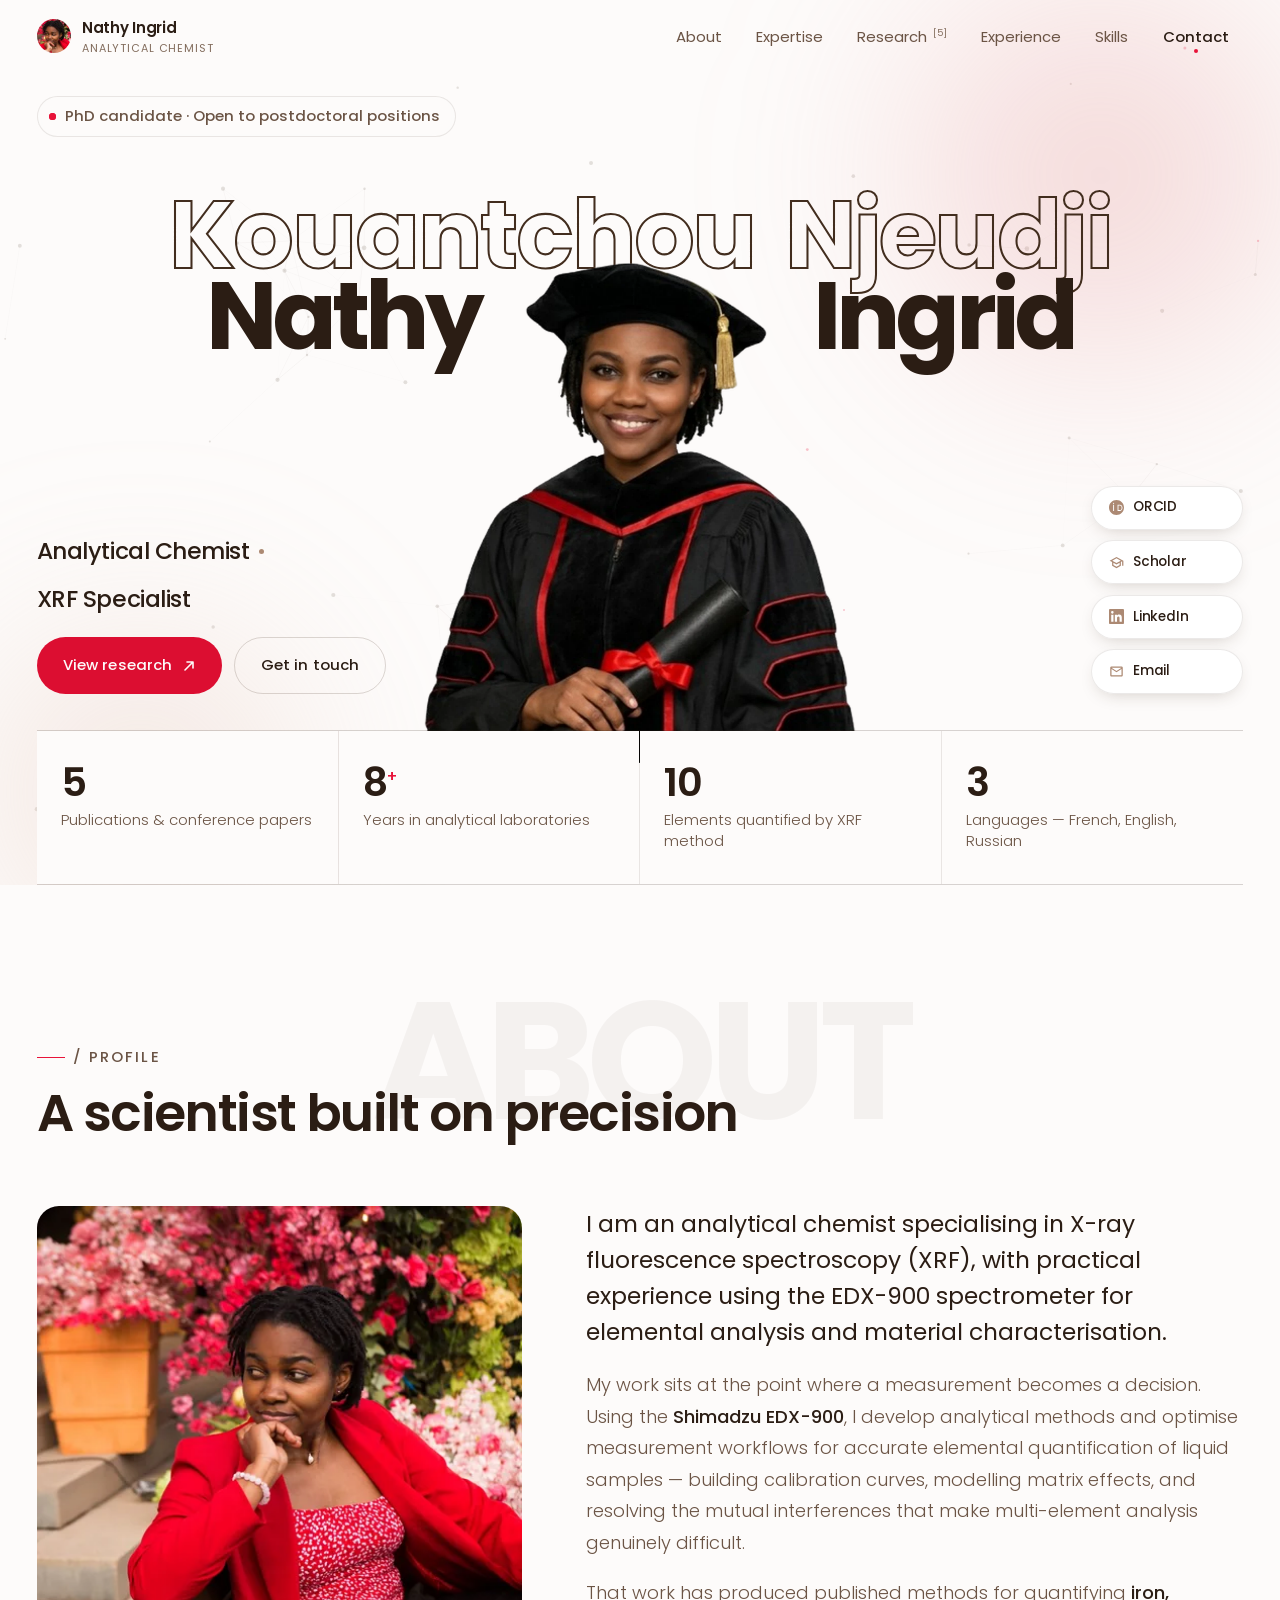
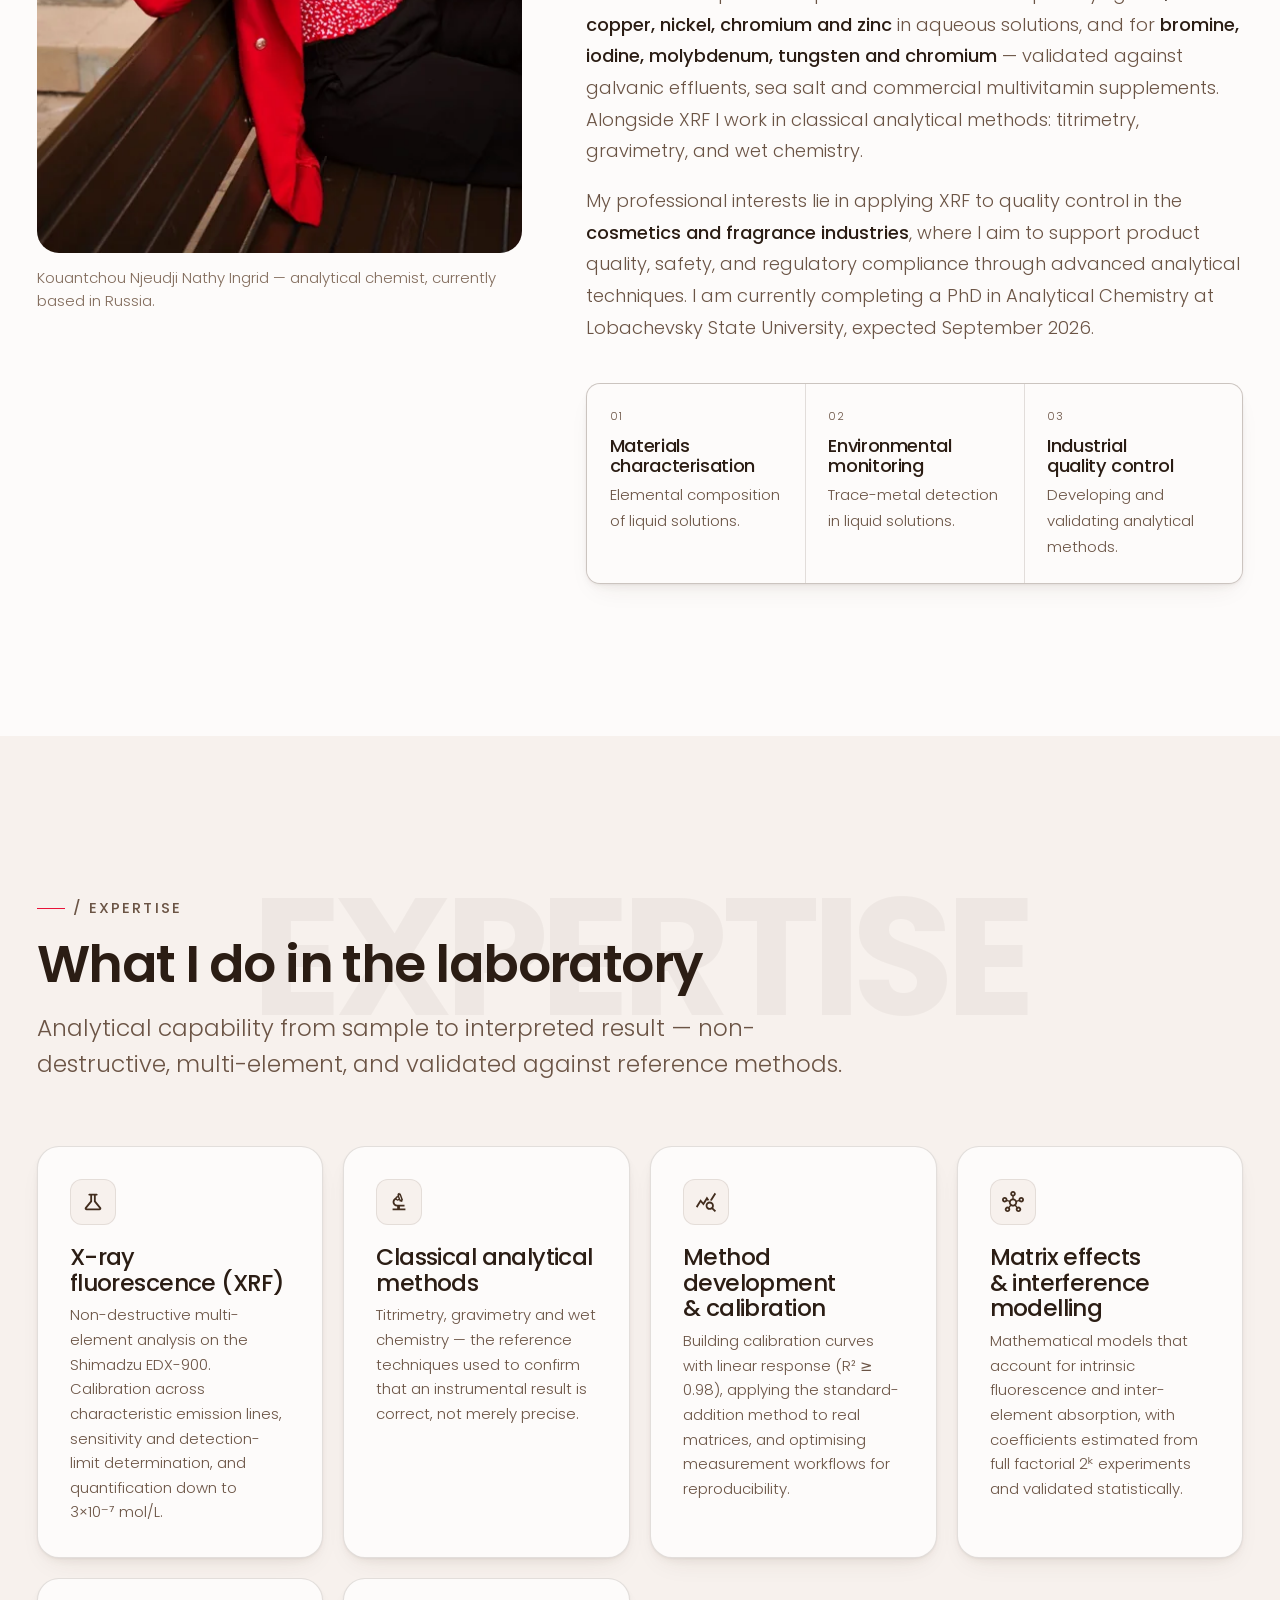
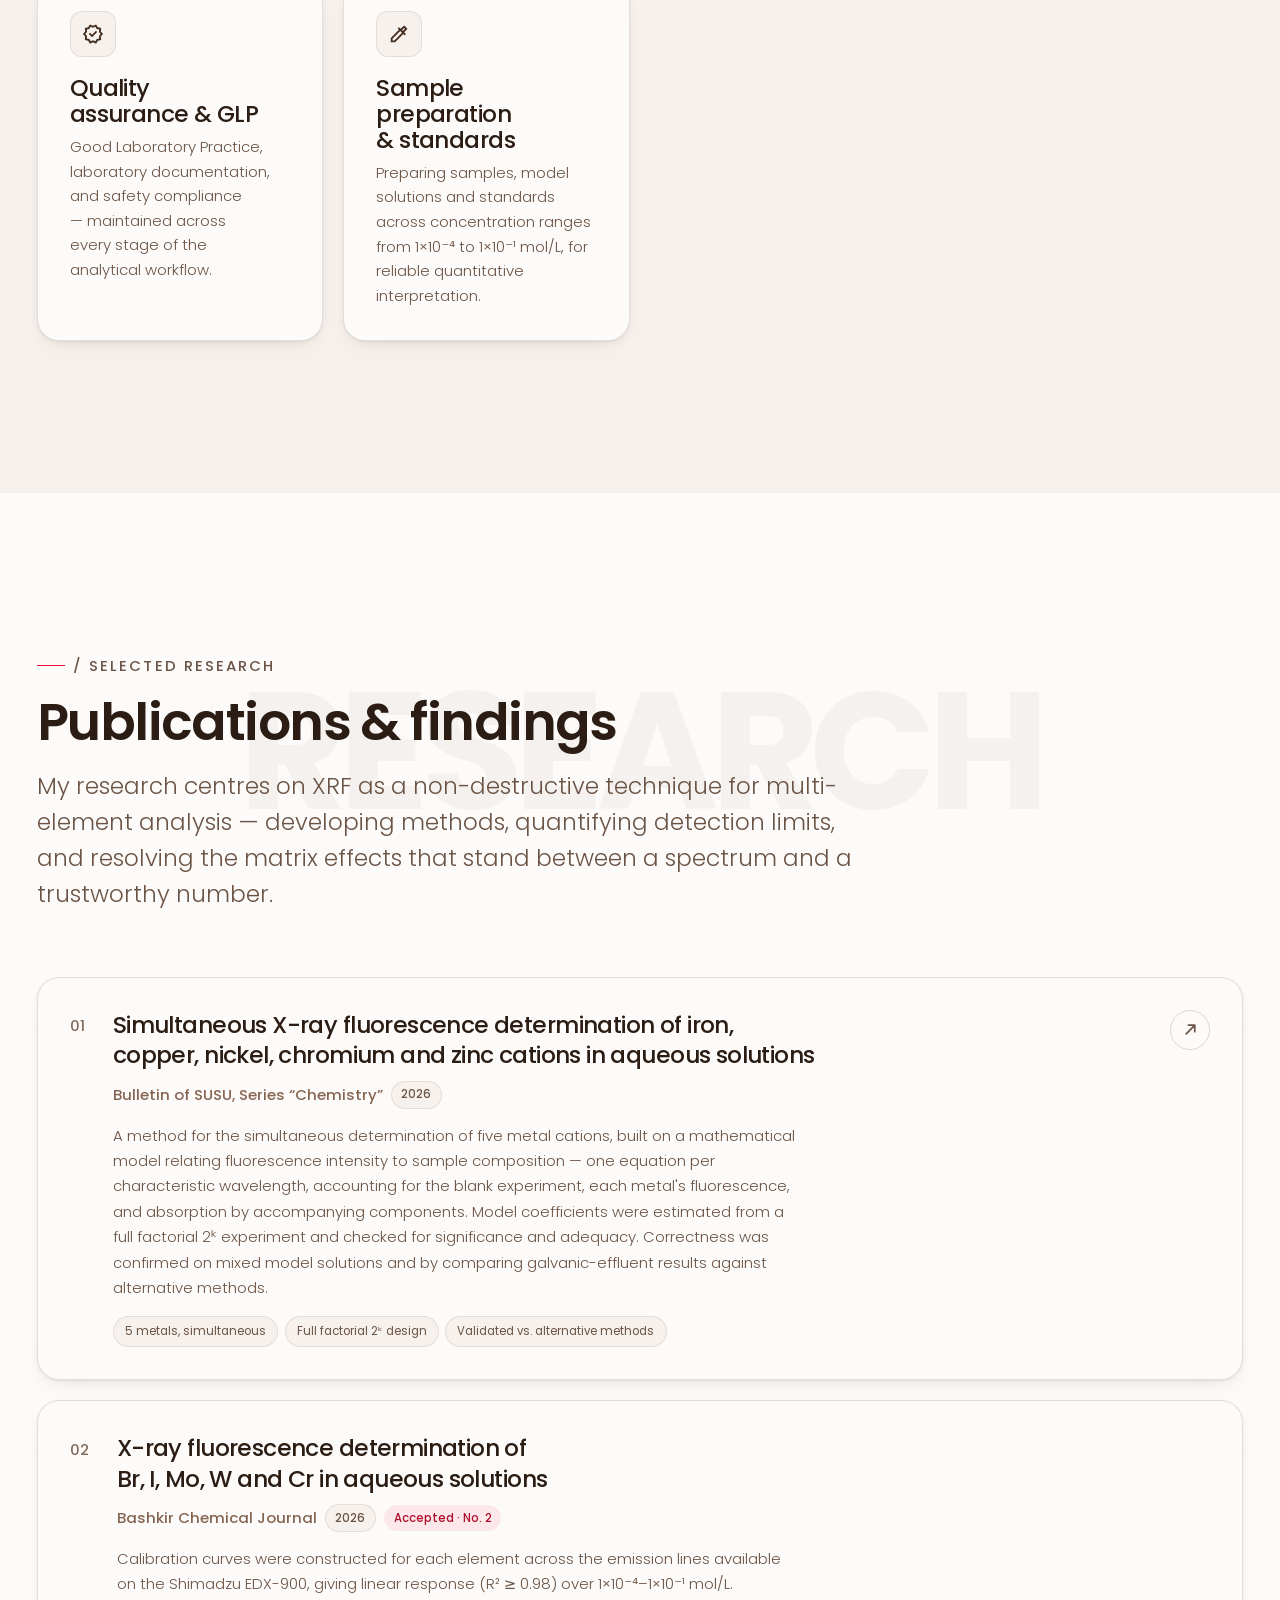
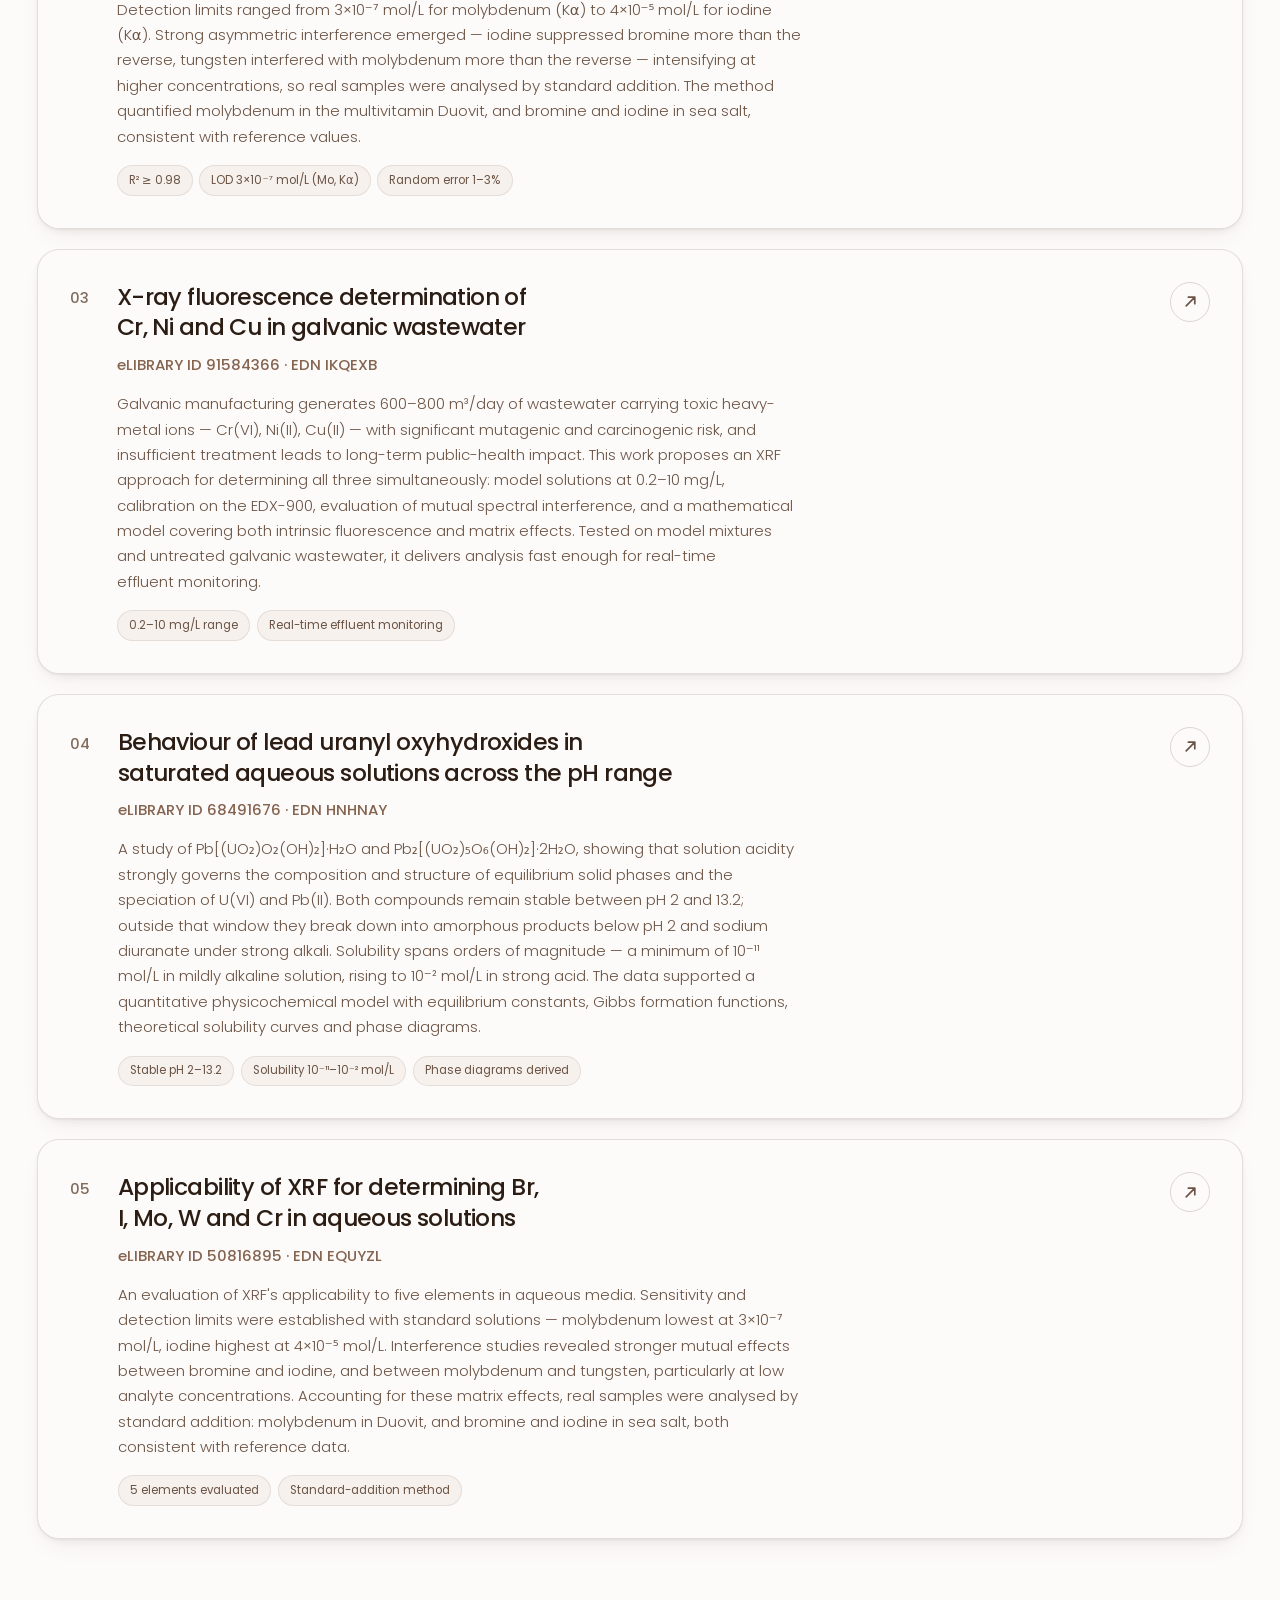
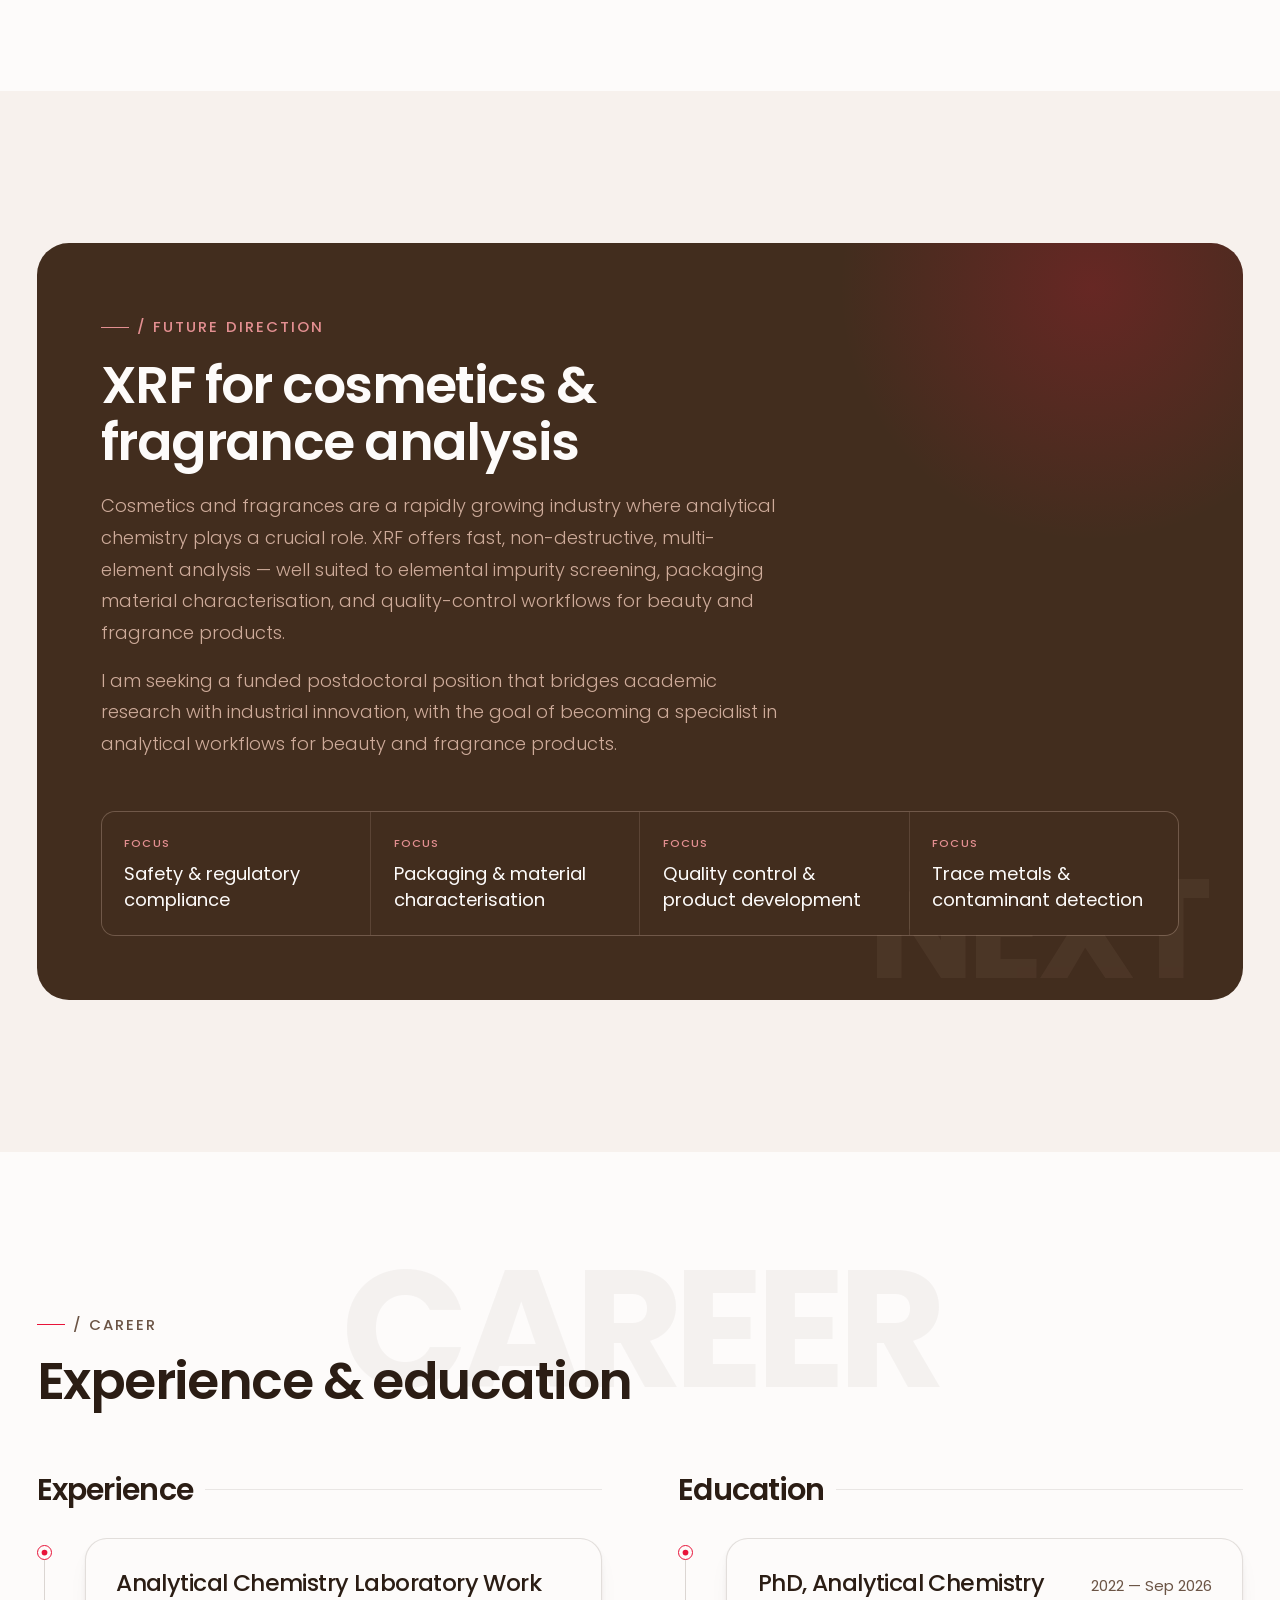
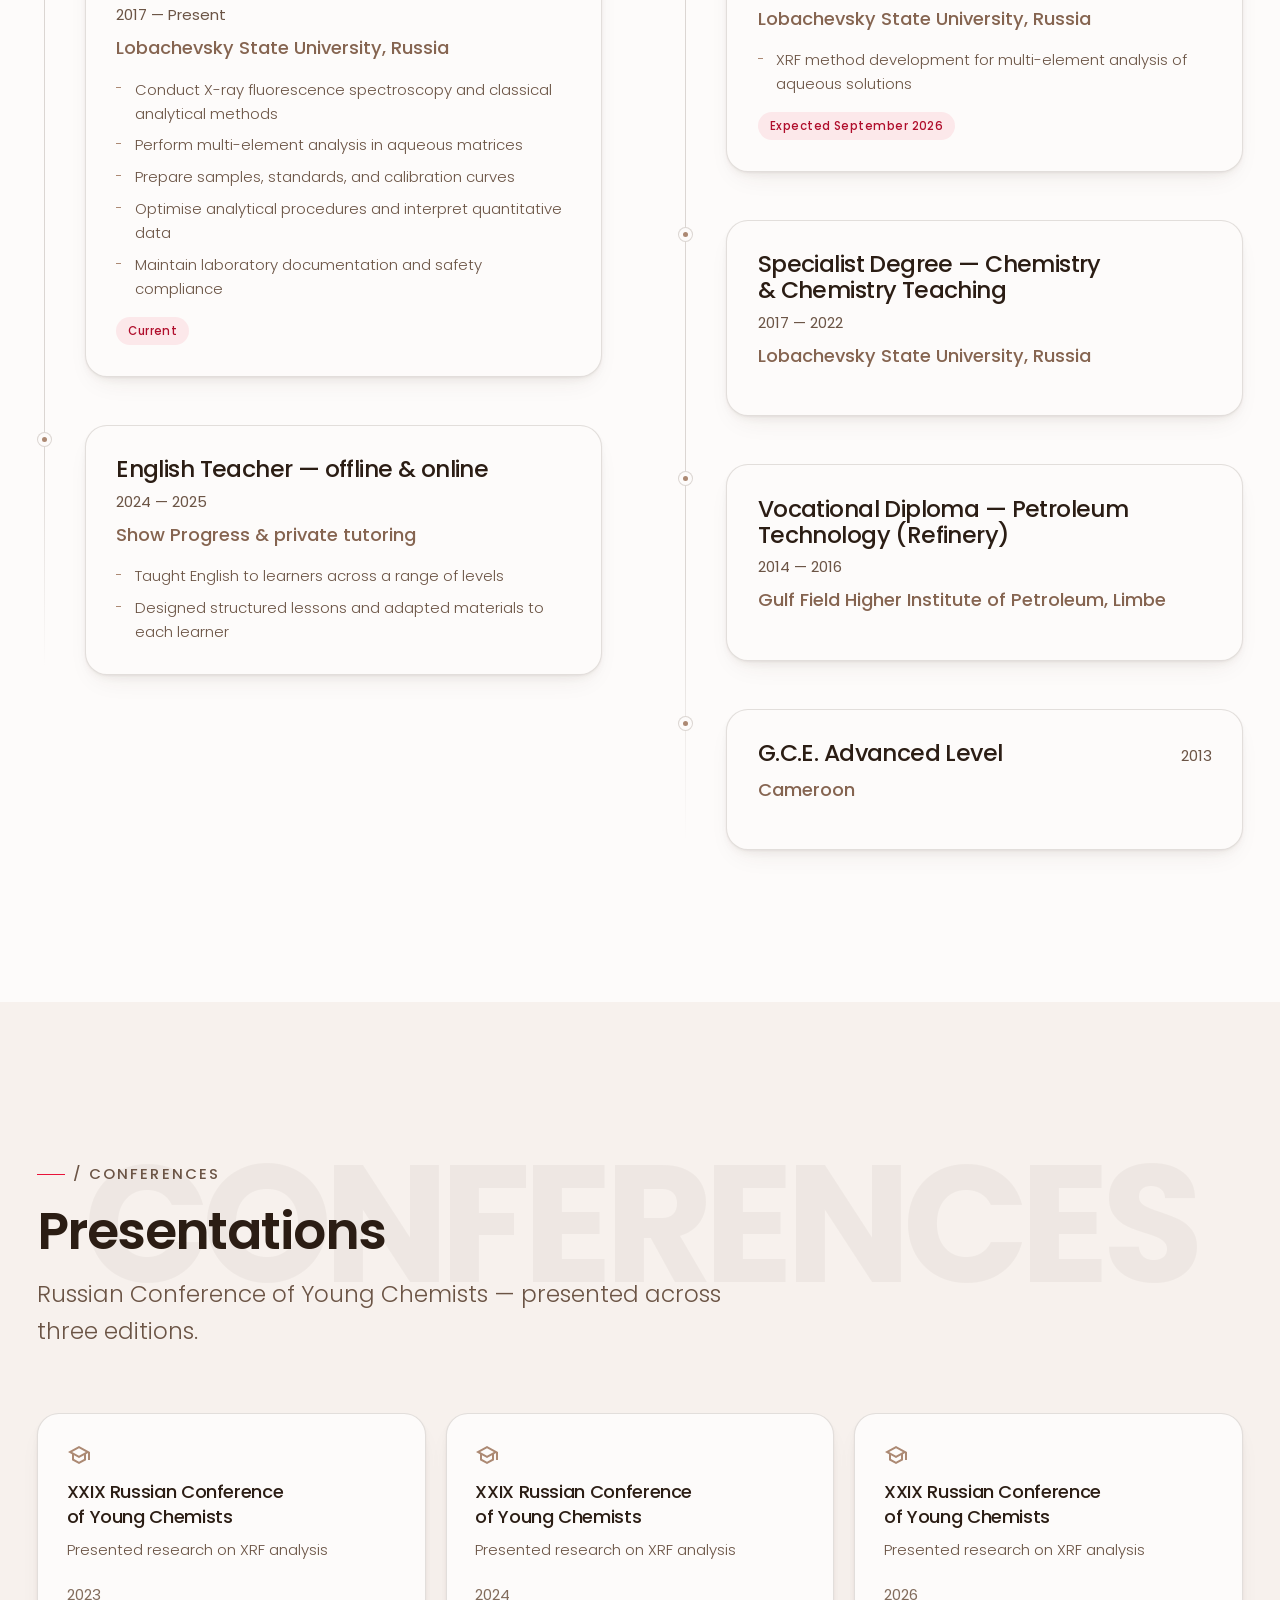
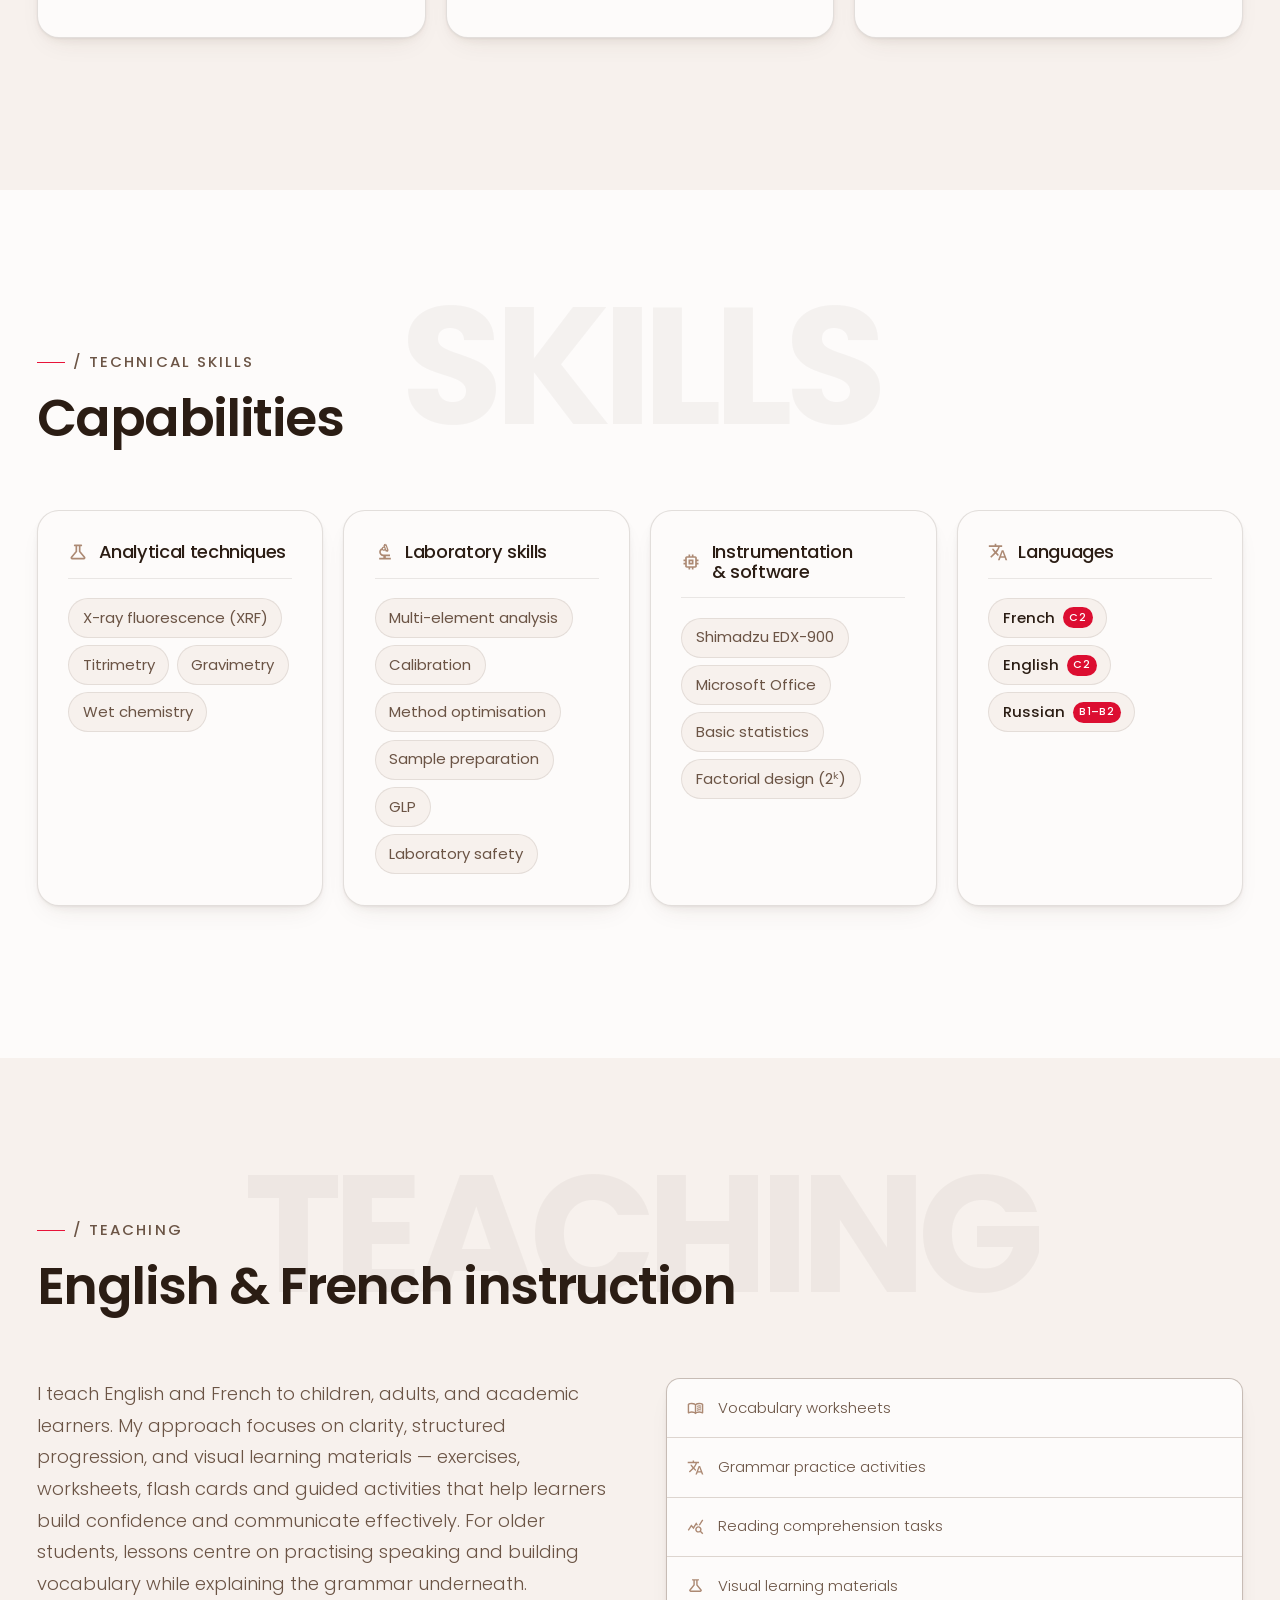
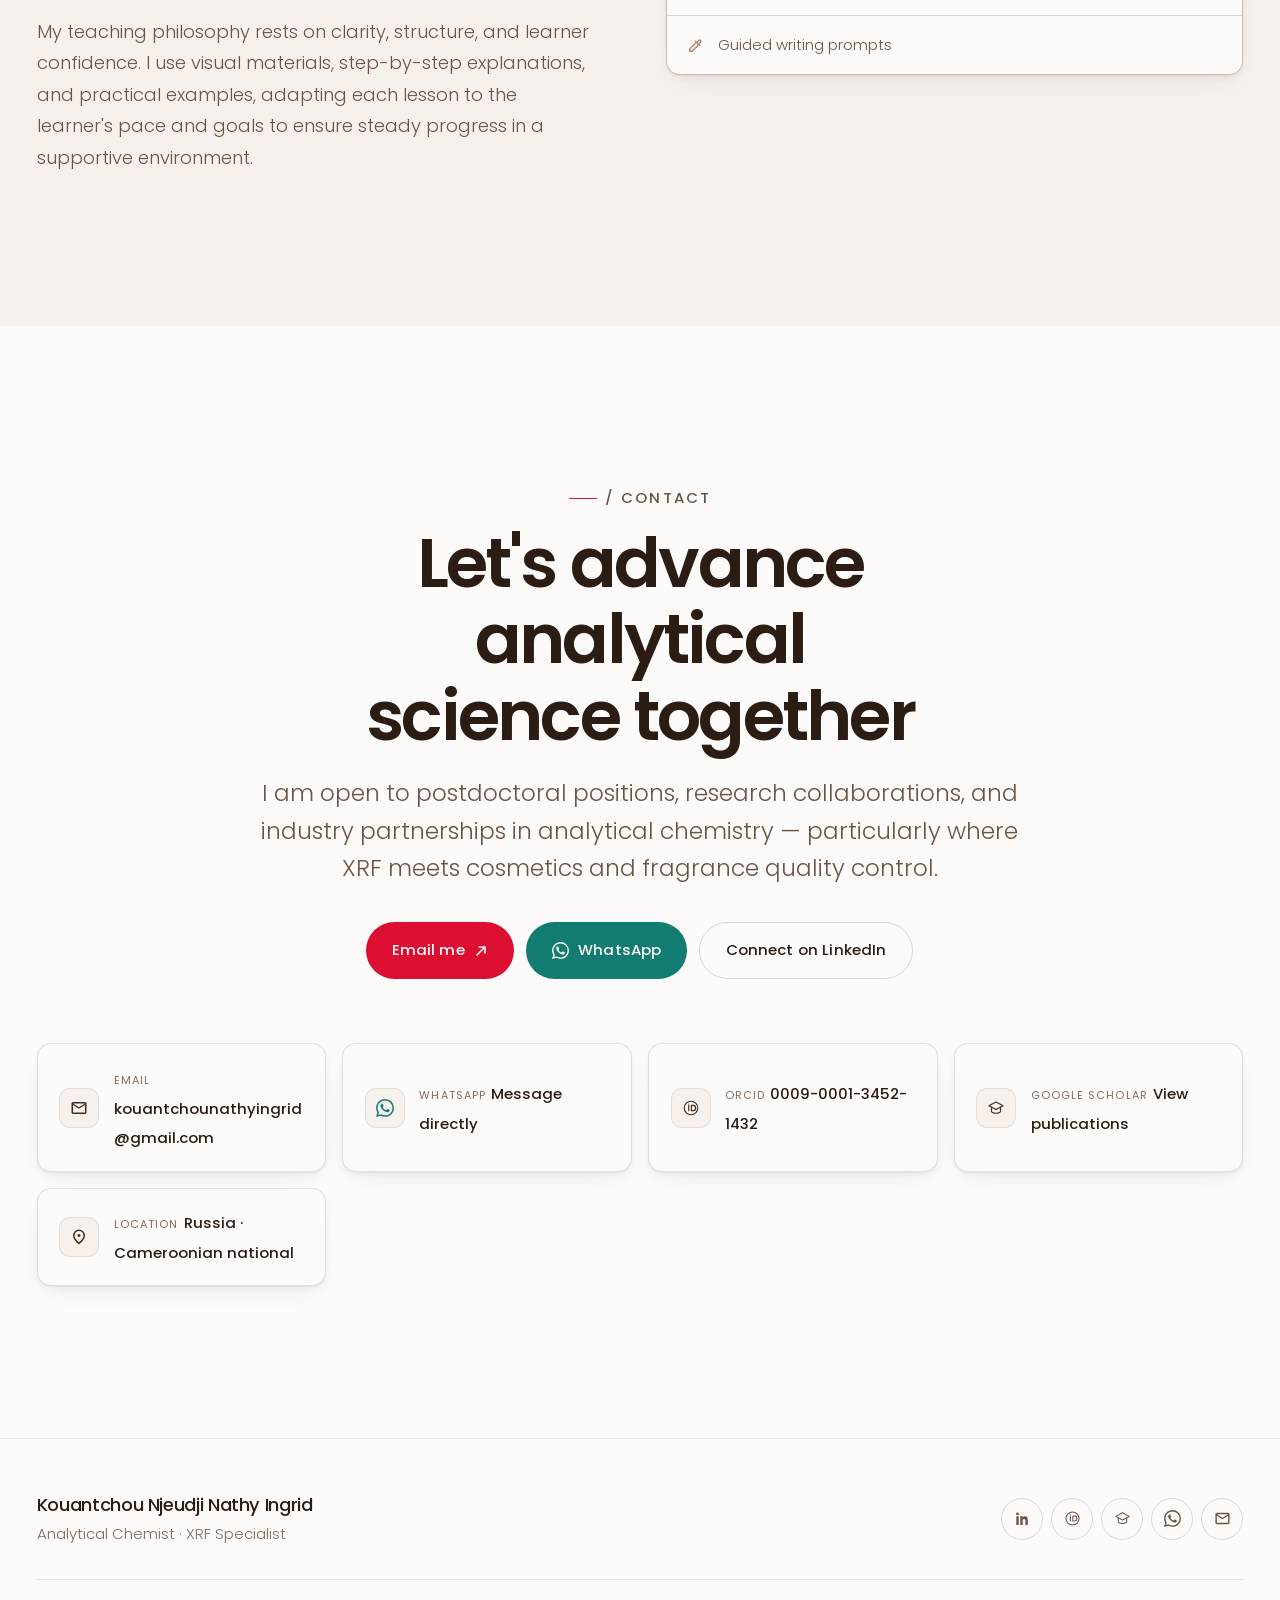
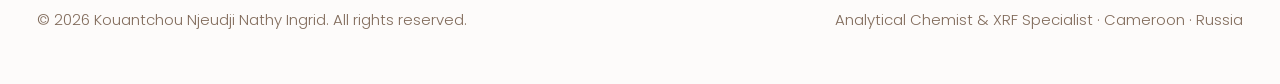
==== commit 645b41e1: "Add trailing space after html tag Co-Authored-By: Claude Opus 4.8 (1M context) <noreply@anthropic.co" ====
--- a/index.html
+++ b/index.html
@@ -1,5 +1,5 @@
 <!DOCTYPE html>
-<html lang="en">
+<html lang="en"> 
 <head>
 <meta charset="utf-8">
 <meta name="viewport" content="width=device-width, initial-scale=1">
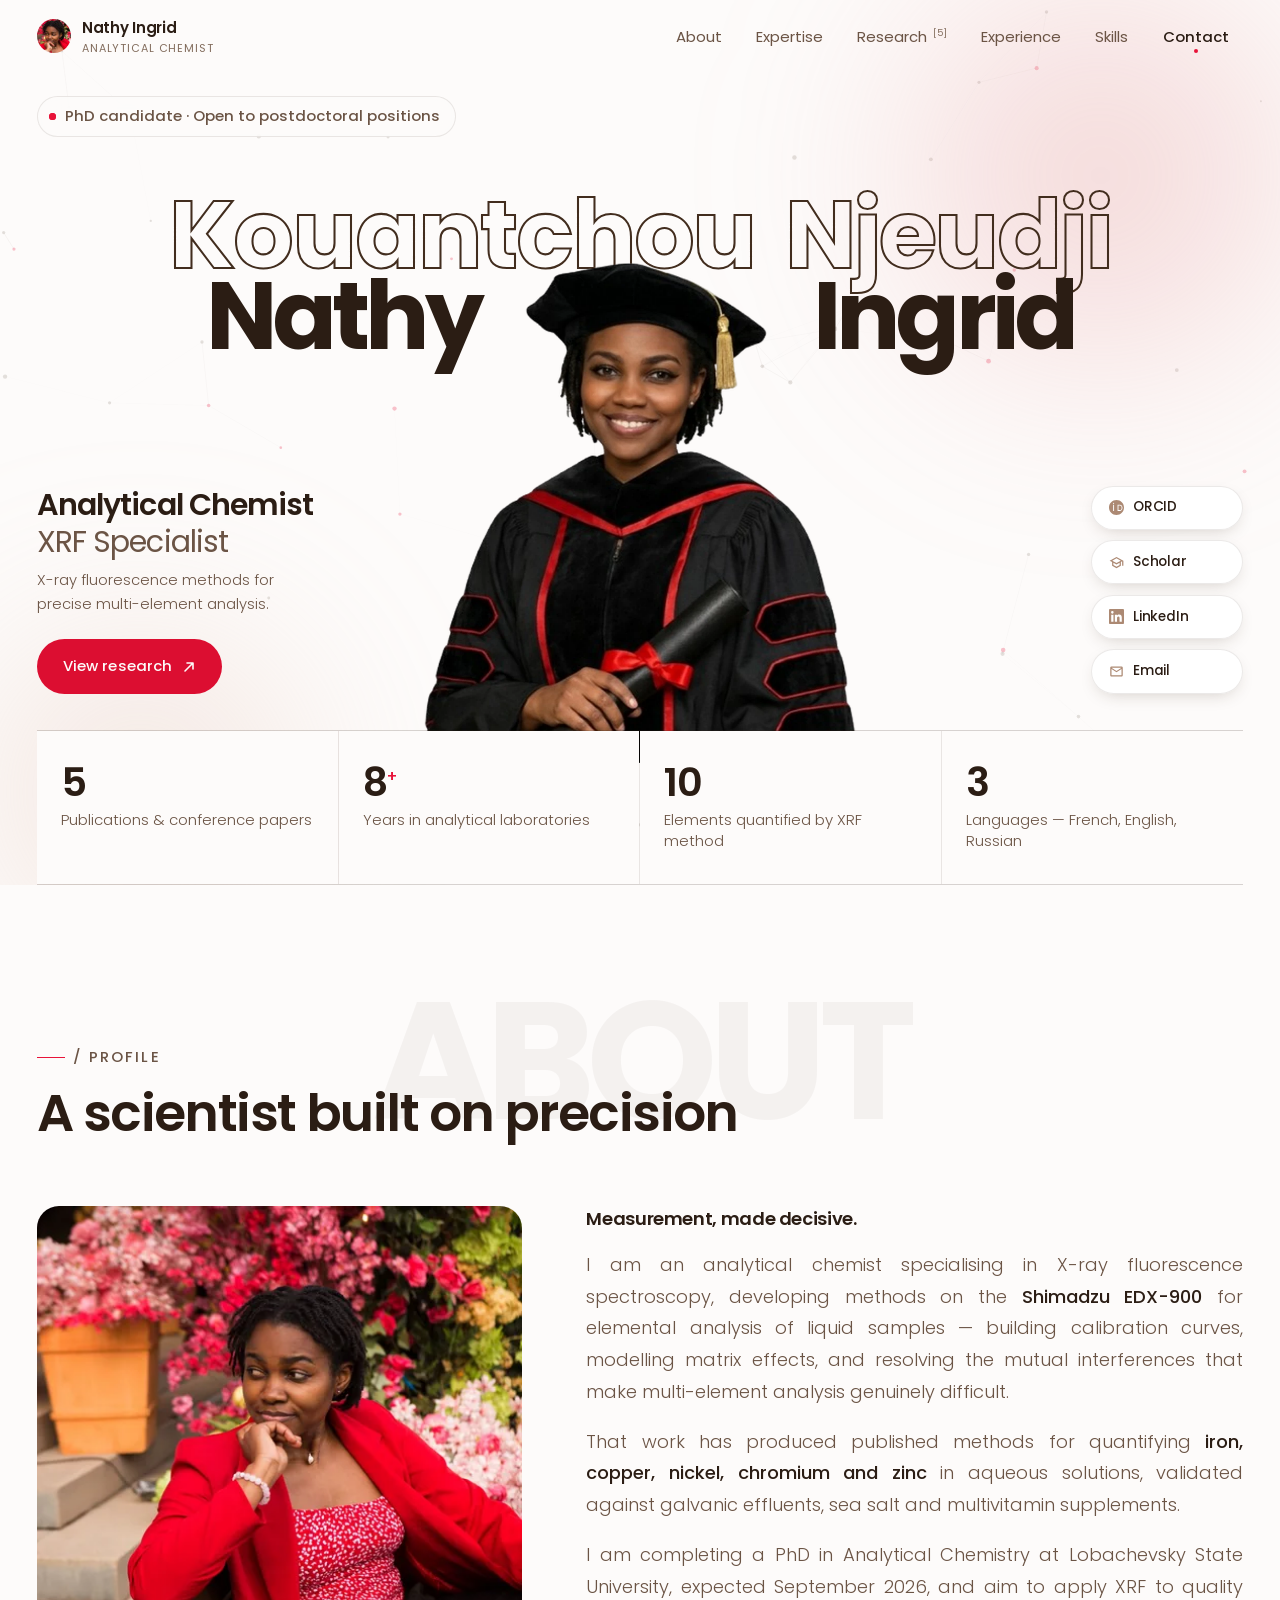
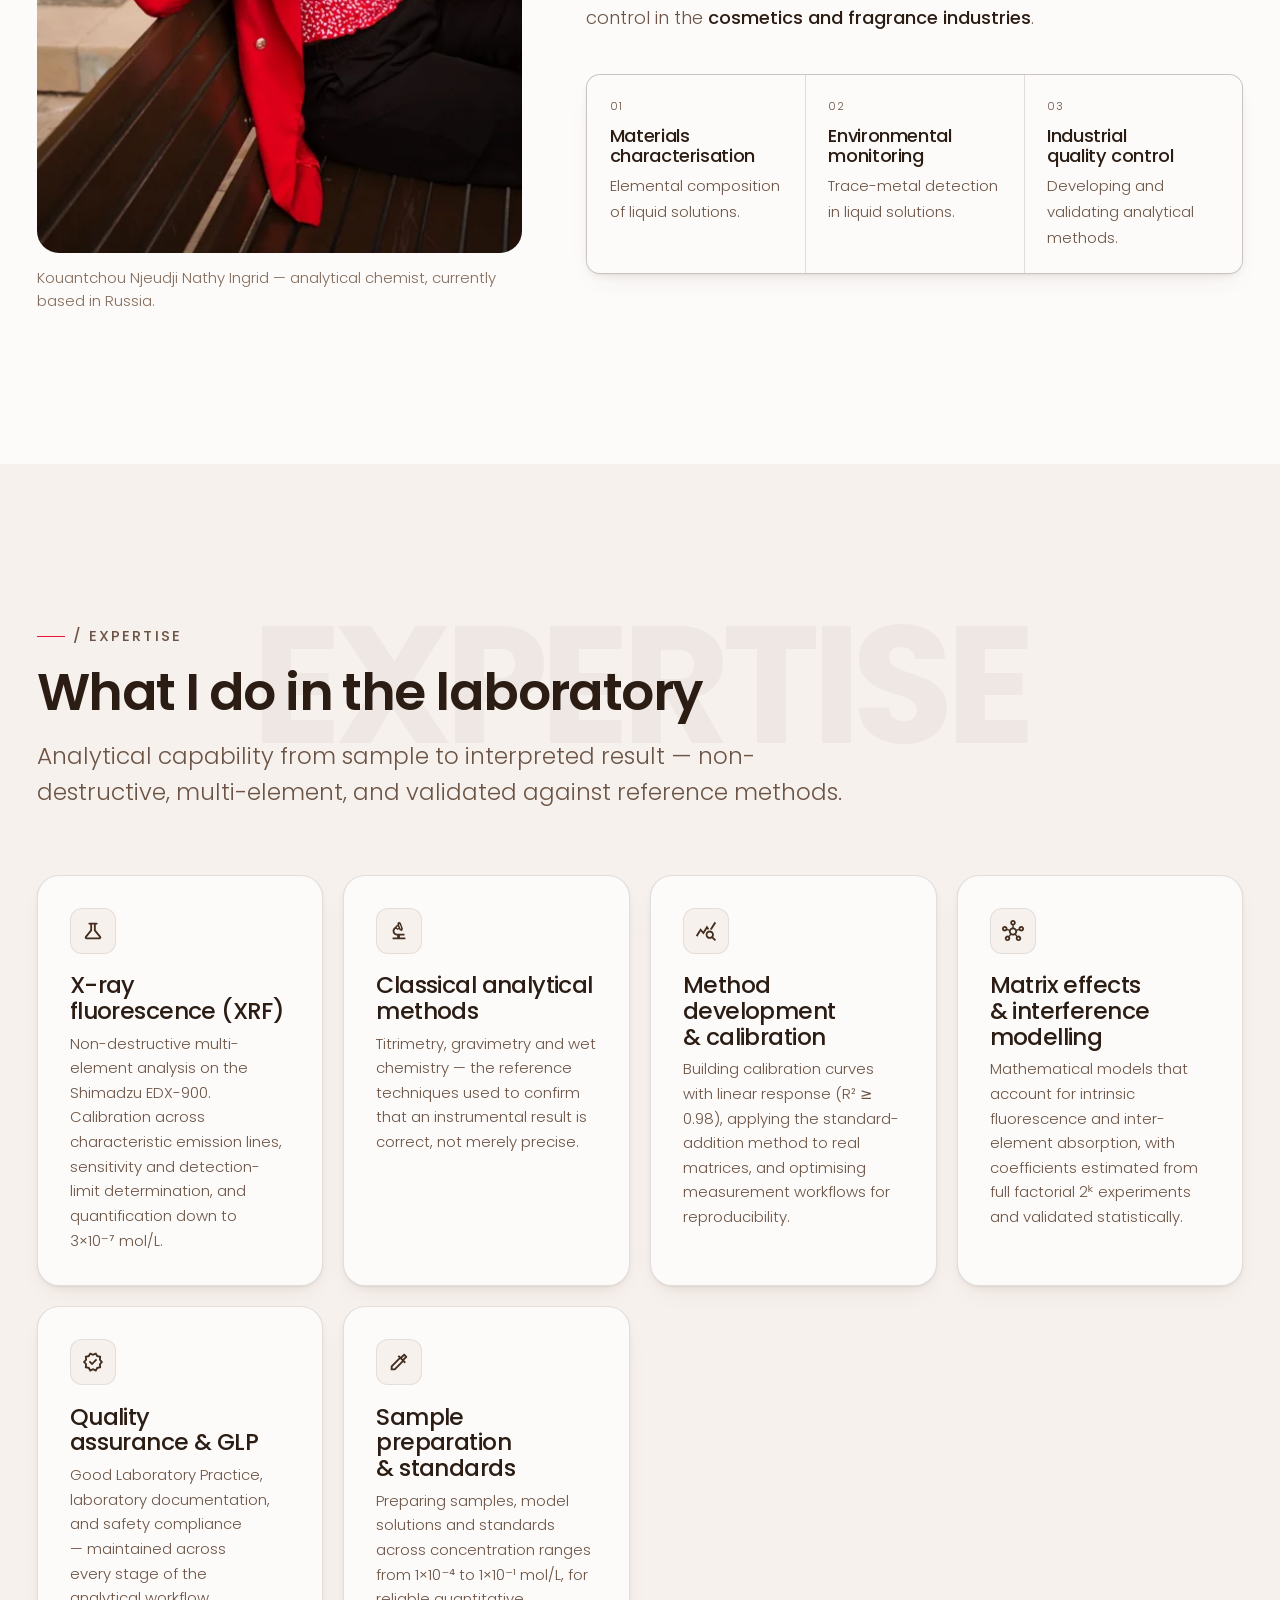
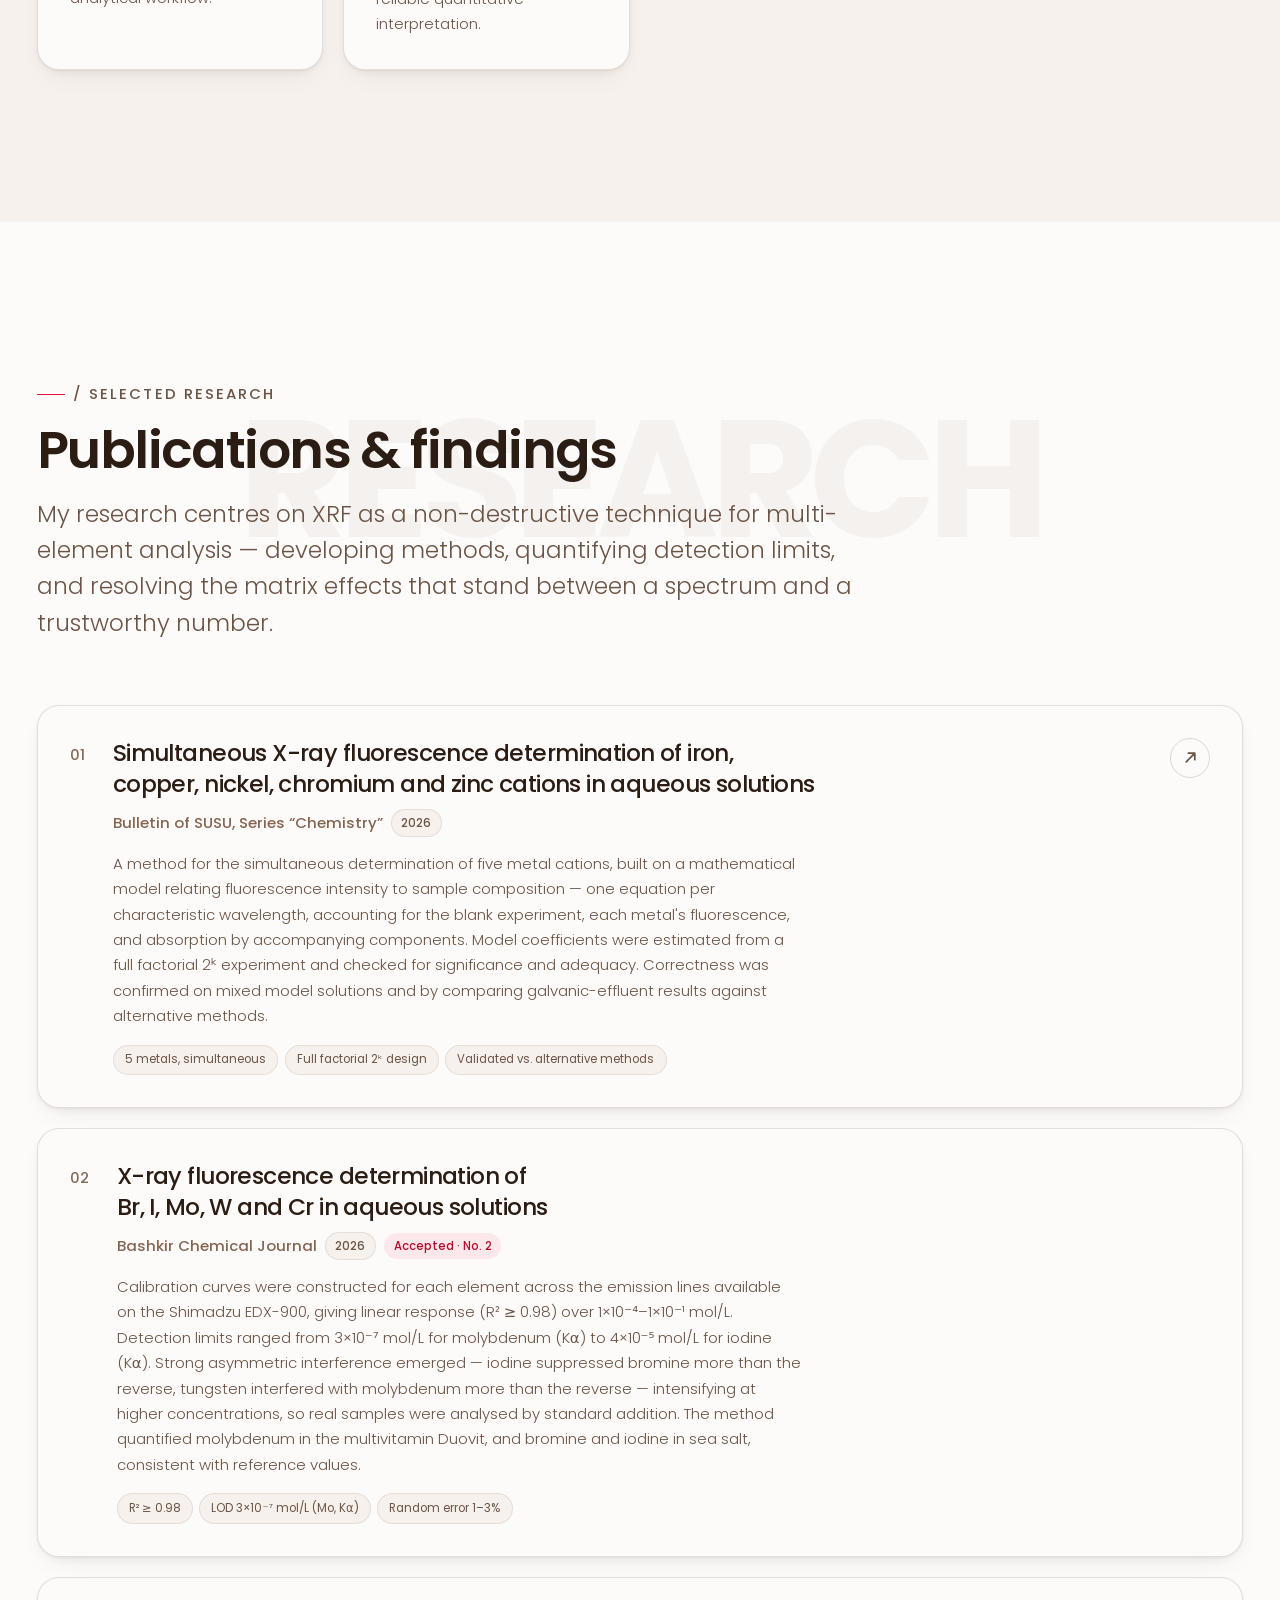
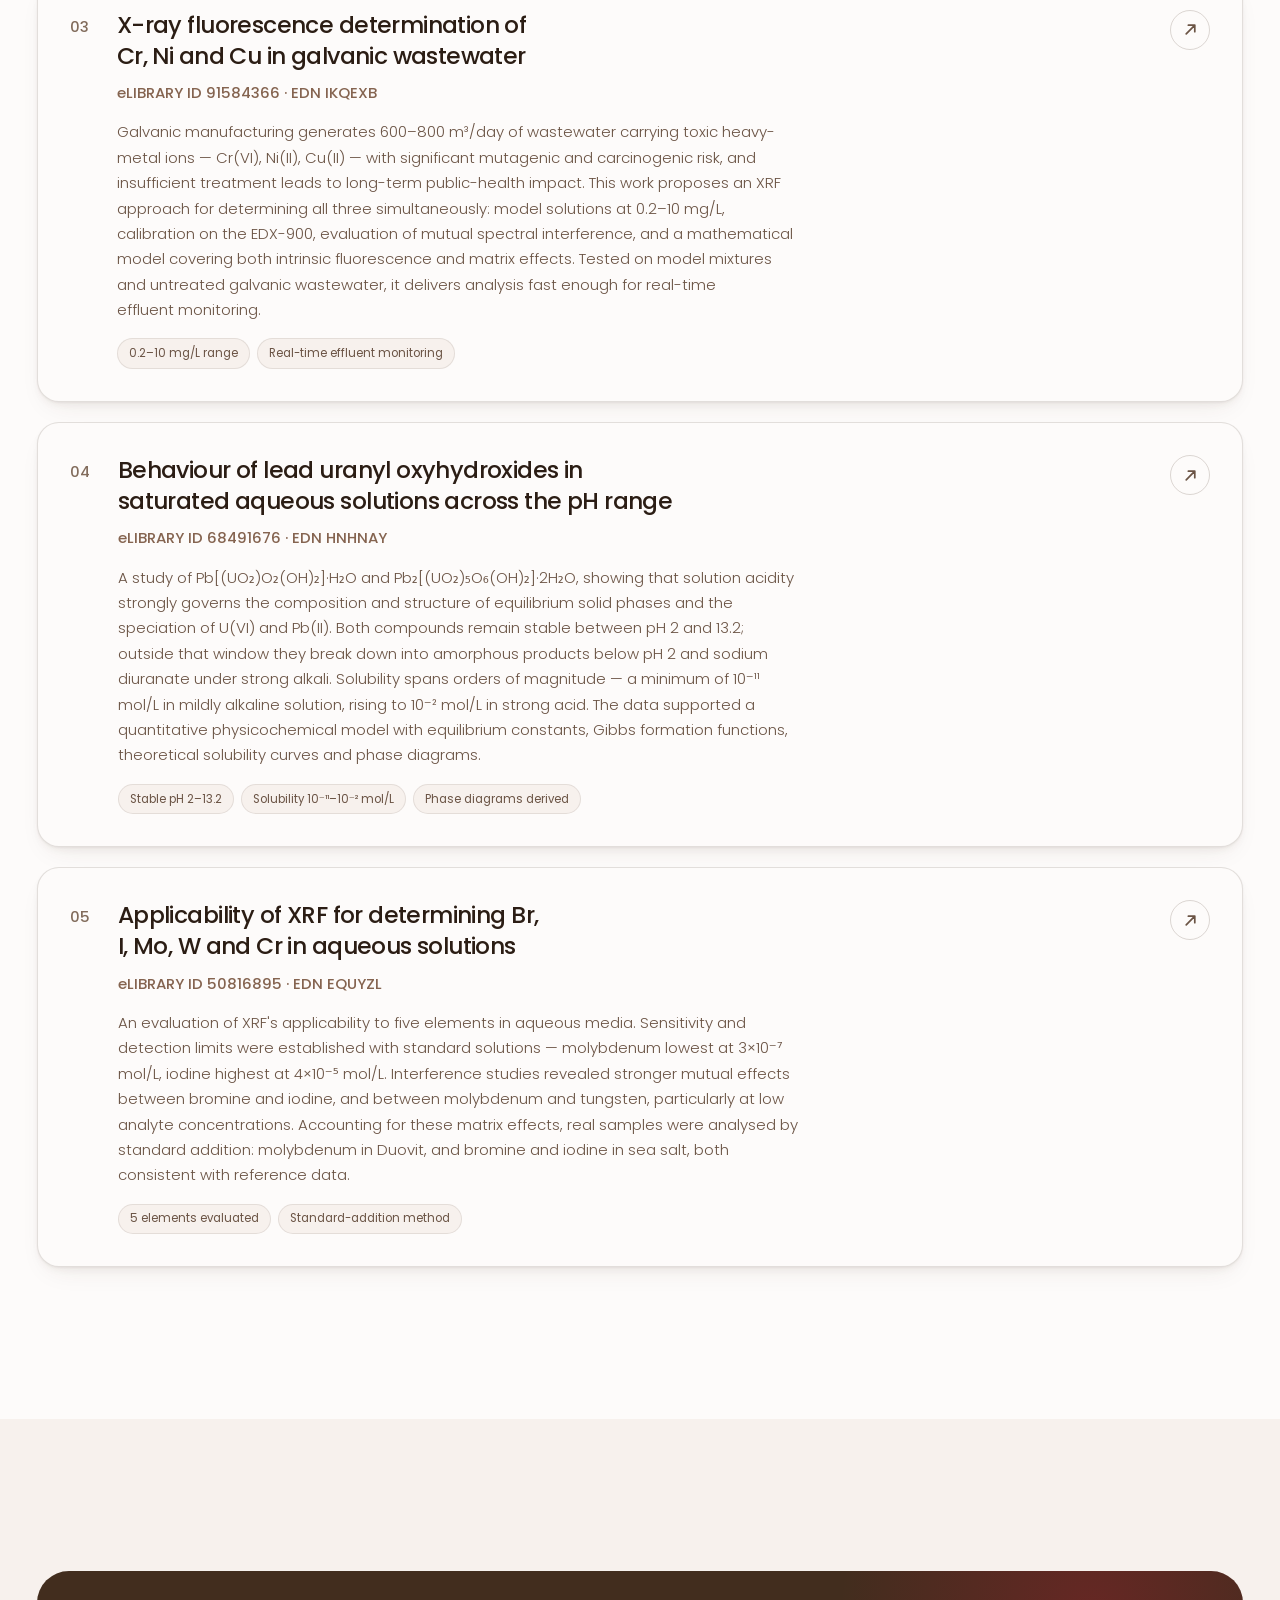
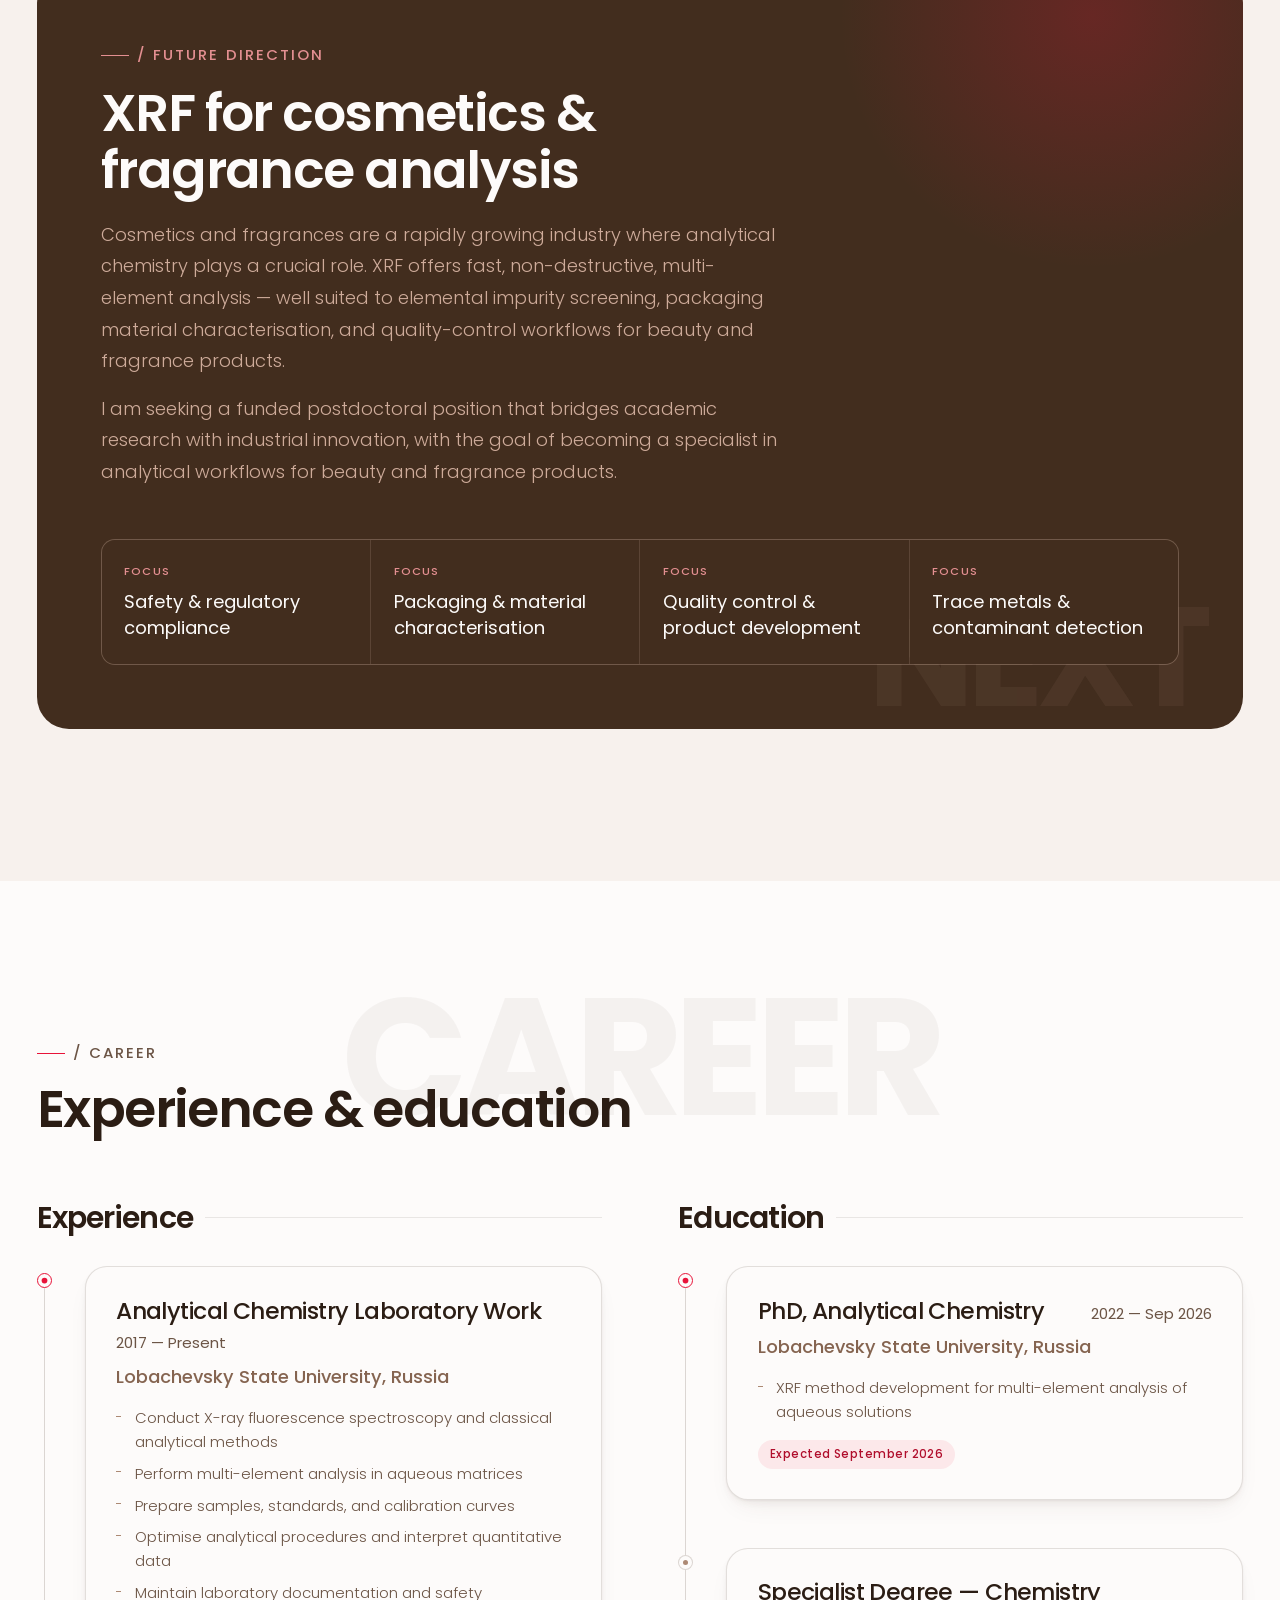
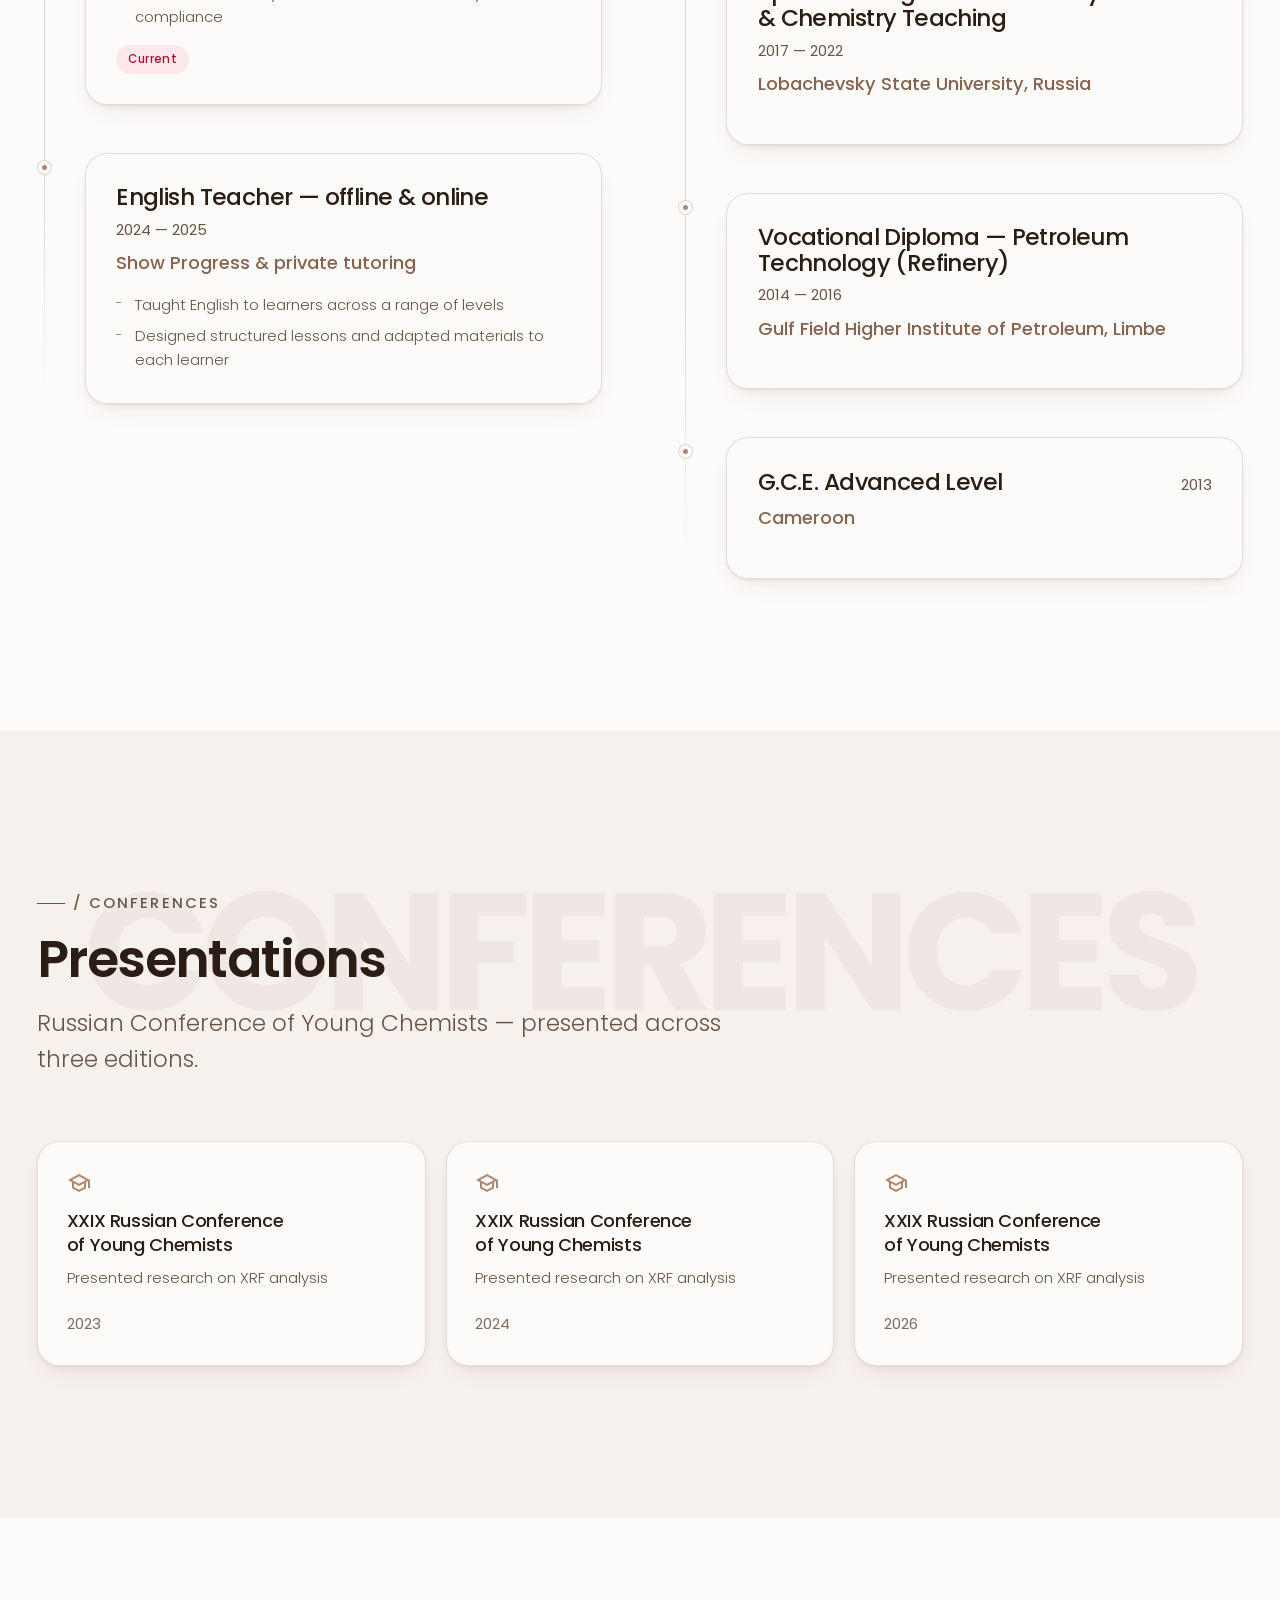
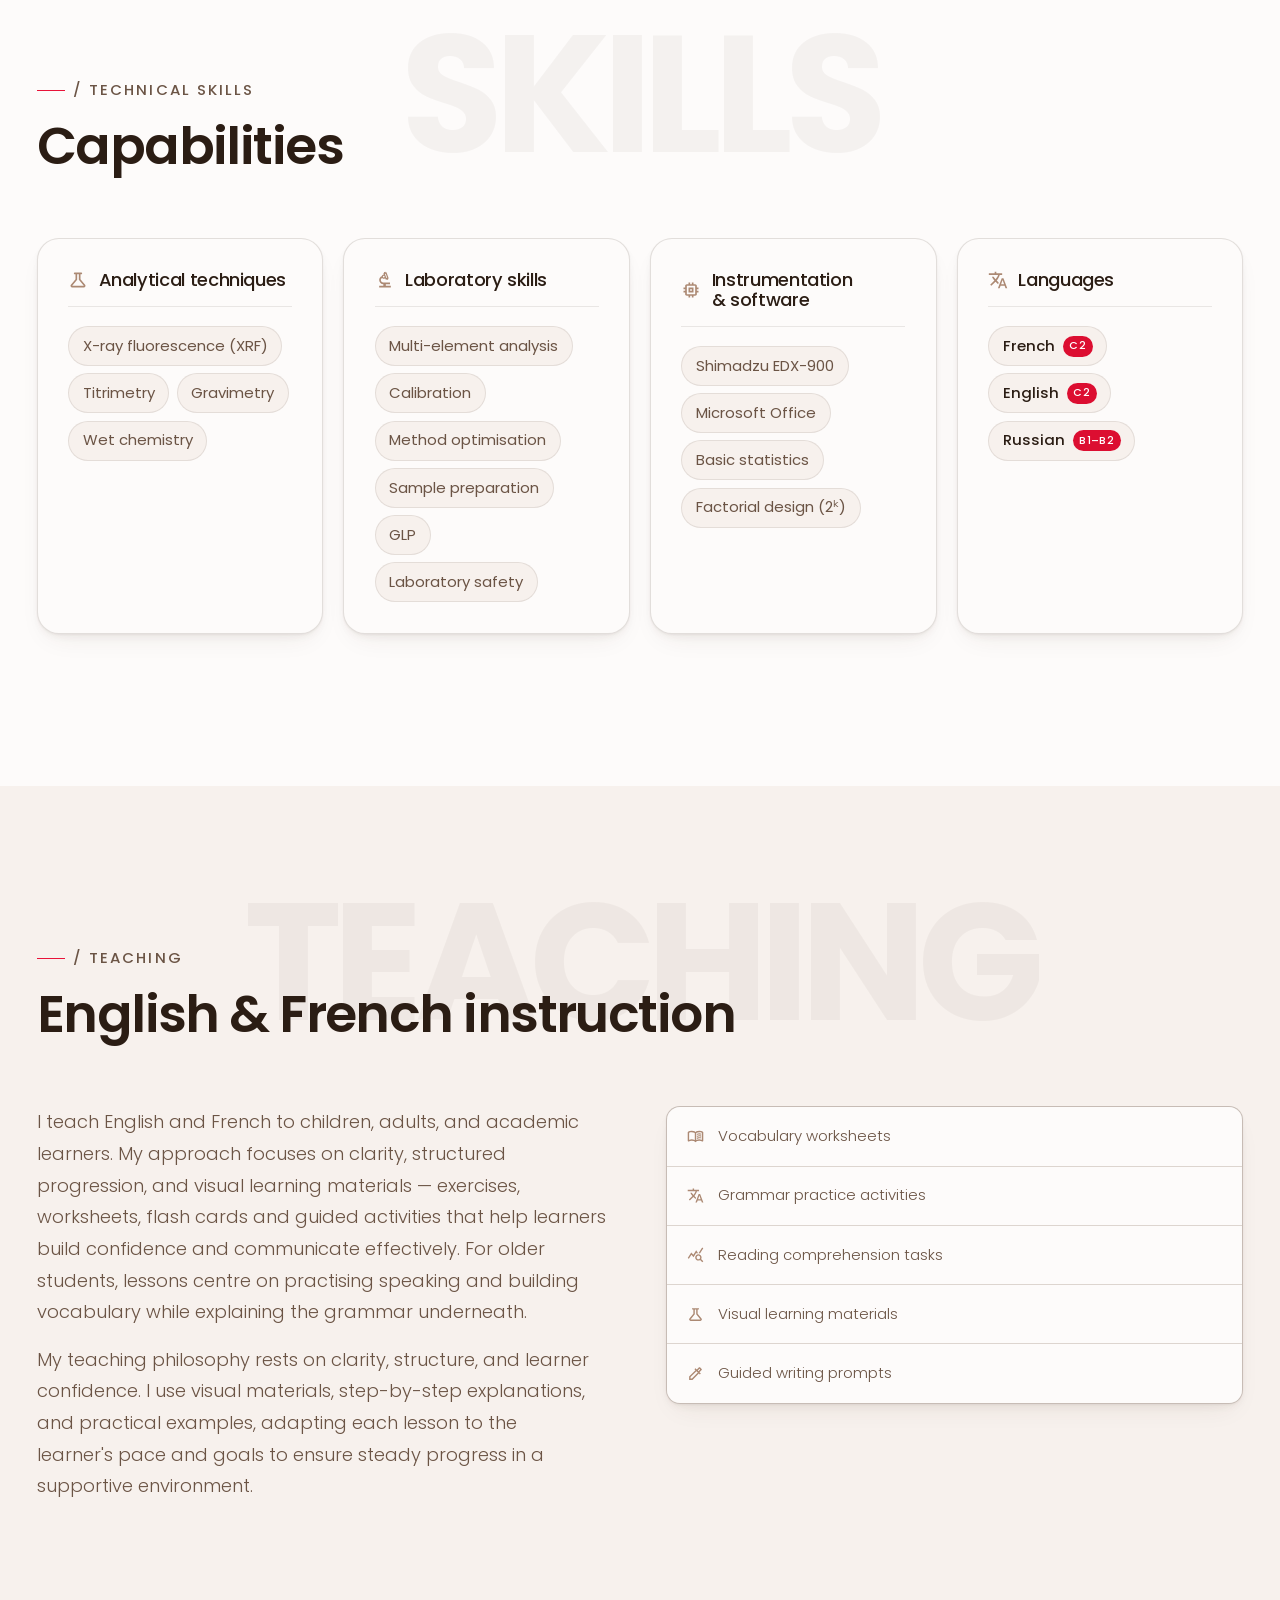
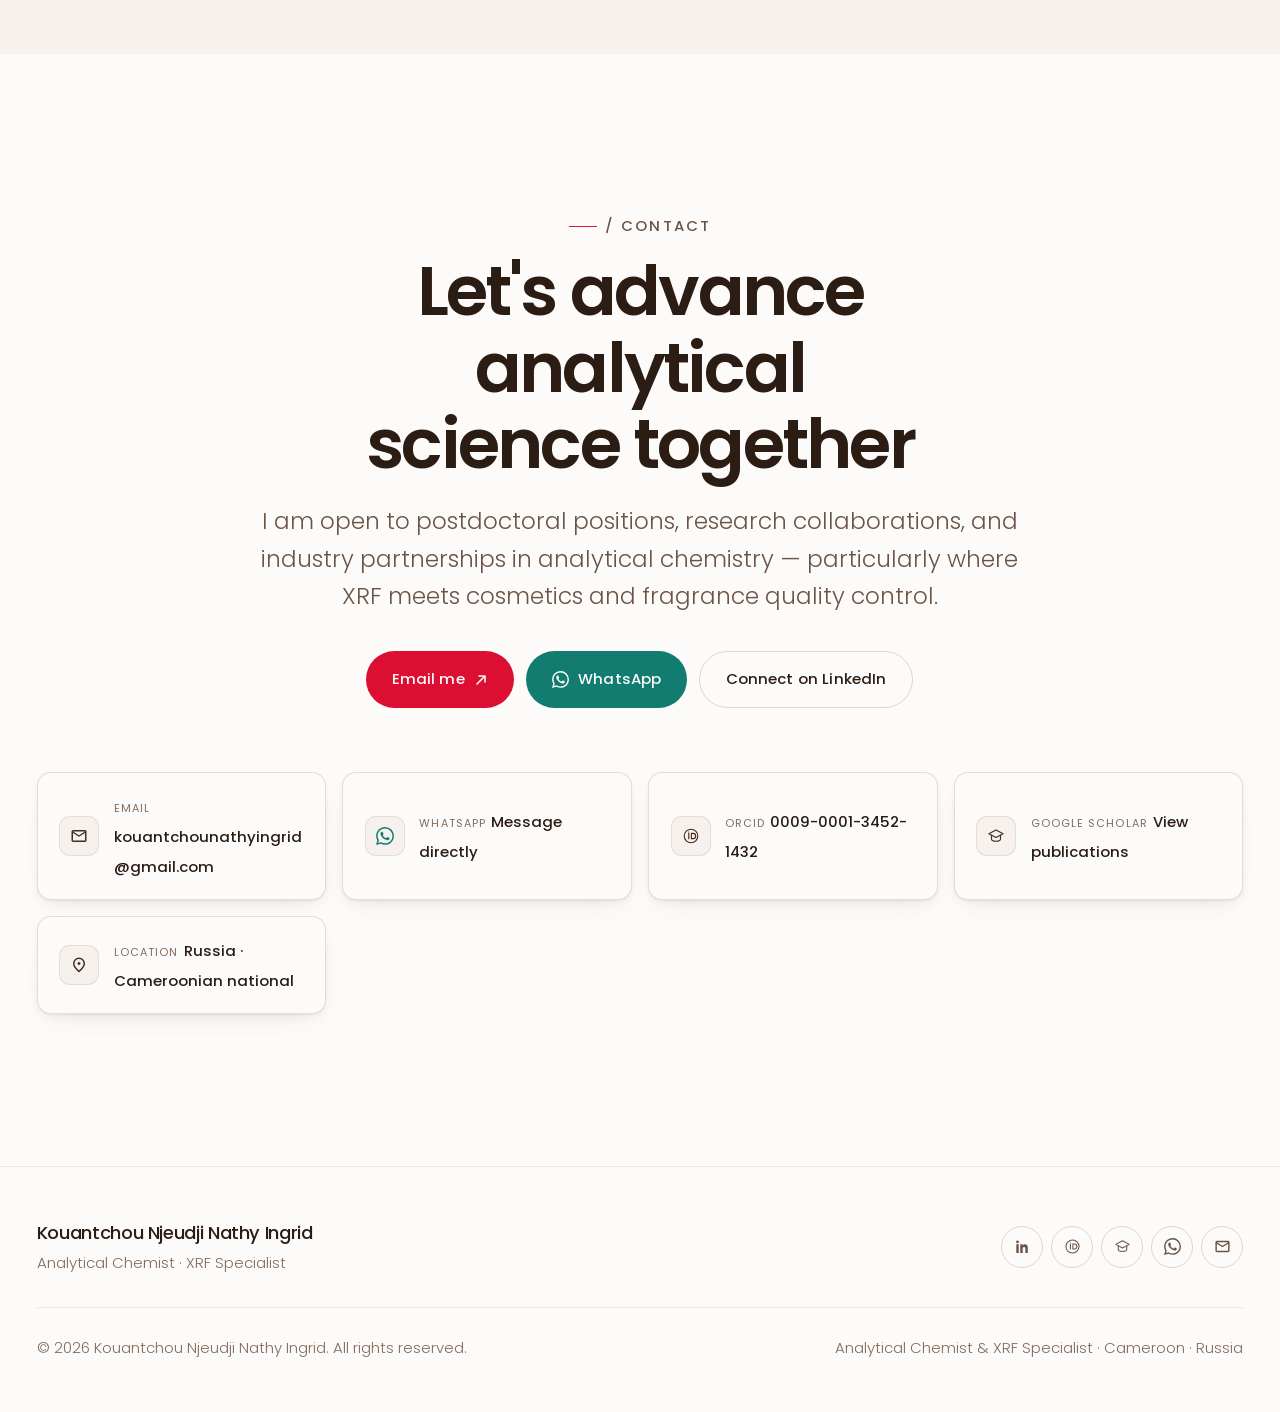
==== commit 38e3da26: "Tighten hero and About copy Stack the hero role as two weighted lines instead of a dot-separated row" ====
--- a/index.html
+++ b/index.html
@@ -244,8 +244,11 @@
       <div class="hero__aside">
         <p class="hero__role" data-hero="3">
           <span class="hero__role-item">Analytical Chemist</span>
-          <span class="hero__role-sep" aria-hidden="true"></span>
-          <span class="hero__role-item">XRF Specialist</span>
+          <span class="hero__role-item hero__role-item--sub">XRF Specialist</span>
+        </p>
+
+        <p class="hero__blurb" data-hero="4">
+          X-ray fluorescence methods for precise multi-element analysis.
         </p>
 
         <div class="hero__actions" data-hero="5">
@@ -256,7 +259,6 @@
                     stroke-linecap="round" stroke-linejoin="round"/>
             </svg>
           </a>
-          <a class="btn btn--ghost" href="#contact">Get in touch</a>
         </div>
       </div>
 
@@ -344,32 +346,23 @@
       </figure>
 
       <div class="about__body" data-reveal>
-        <p class="about__lead">
-          I am an analytical chemist specialising in X-ray fluorescence spectroscopy (XRF),
-          with practical experience using the EDX-900 spectrometer for elemental analysis
-          and material characterisation.
-        </p>
+        <p class="about__lead">Measurement, made decisive.</p>
         <p>
-          My work sits at the point where a measurement becomes a decision. Using the
-          <strong>Shimadzu EDX-900</strong>, I develop analytical methods and optimise
-          measurement workflows for accurate elemental quantification of liquid samples —
-          building calibration curves, modelling matrix effects, and resolving the mutual
-          interferences that make multi-element analysis genuinely difficult.
+          I am an analytical chemist specialising in X-ray fluorescence spectroscopy,
+          developing methods on the <strong>Shimadzu EDX-900</strong> for elemental
+          analysis of liquid samples — building calibration curves, modelling matrix
+          effects, and resolving the mutual interferences that make multi-element
+          analysis genuinely difficult.
         </p>
         <p>
-          That work has produced published methods for quantifying
-          <strong>iron, copper, nickel, chromium and zinc</strong> in aqueous solutions,
-          and for <strong>bromine, iodine, molybdenum, tungsten and chromium</strong> —
-          validated against galvanic effluents, sea salt and commercial multivitamin
-          supplements. Alongside XRF I work in classical analytical methods: titrimetry,
-          gravimetry, and wet chemistry.
+          That work has produced published methods for quantifying <strong>iron, copper,
+          nickel, chromium and zinc</strong> in aqueous solutions, validated against
+          galvanic effluents, sea salt and multivitamin supplements.
         </p>
         <p>
-          My professional interests lie in applying XRF to quality control in the
-          <strong>cosmetics and fragrance industries</strong>, where I aim to support
-          product quality, safety, and regulatory compliance through advanced analytical
-          techniques. I am currently completing a PhD in Analytical Chemistry at
-          Lobachevsky State University, expected September 2026.
+          I am completing a PhD in Analytical Chemistry at Lobachevsky State University,
+          expected September 2026, and aim to apply XRF to quality control in the
+          <strong>cosmetics and fragrance industries</strong>.
         </p>
 
         <div class="pillars" data-reveal-stagger>
--- a/assets/css/styles.css
+++ b/assets/css/styles.css
@@ -574,23 +574,38 @@
   justify-content: flex-start;
 }
 
+/* Aside block, per the reference: a tight role heading, one small muted
+   sentence, then a single button. Kept narrow so it reads as a caption beside
+   the subject rather than a column of body copy. */
+/* Two deliberate lines, not a wrapped one: at heading size "Analytical Chemist
+   XRF Specialist" always breaks in this narrow column, and an inline dot
+   separator ends up orphaned at the end of line one. Stack them instead and let
+   weight carry the hierarchy. */
 .hero__role {
   display: flex;
-  flex-wrap: wrap;
-  align-items: center;
-  gap: 0.6rem;
-  margin-bottom: 1.1rem;
+  flex-direction: column;
+  align-items: flex-start;
+  gap: 0.1rem;
+  margin-bottom: 0.6rem;
+  line-height: 1.15;
 }
 .hero__role-item {
-  font-size: var(--step-1);
-  font-weight: 500;
-  letter-spacing: -0.02em;
-}
-.hero__role-sep {
-  width: 5px; height: 5px;
-  border-radius: 50%;
-  background: var(--taupe);
-  flex: none;
+  font-size: var(--step-2);
+  font-weight: 600;
+  letter-spacing: -0.03em;
+}
+.hero__role-item--sub {
+  font-weight: 400;
+  color: var(--text-muted);
+}
+
+.hero__blurb {
+  max-width: 30ch;
+  margin-bottom: 1.4rem;
+  color: var(--text-muted);
+  font-size: 0.92rem;
+  font-weight: 300;
+  line-height: 1.6;
 }
 
 .hero__actions {
@@ -711,12 +726,29 @@
   line-height: 1.75;
   max-width: var(--measure);
 }
+/* Justify the prose only — NOT .pillar__desc, which also matches ".about__body p"
+   but sits in a ~200px card where too few words per line make justification open
+   ragged gaps and hyphenate ("vali-dating"). Hyphens are on because this copy
+   carries long unbreakable terms ("characterisation", "Lobachevsky") that would
+   otherwise force large word-gaps. */
+.about__body > p:not(.about__lead) {
+  text-align: justify;
+  hyphens: auto;
+  -webkit-hyphens: auto;
+  text-wrap: pretty;
+}
 .about__body strong { color: var(--text); font-weight: 500; }
+/* A short title, not a standfirst. It used to be a full sentence at --step-1
+   (24px) sitting above 18px body copy, which made the column read as three
+   different sizes. Now every paragraph here is one size and this line is a brief
+   label above them — set apart by weight and tracking, not scale. */
 .about__lead {
-  font-size: var(--step-1);
+  font-size: var(--step-0) !important;
   color: var(--text) !important;
-  font-weight: 400 !important;
-  line-height: 1.55 !important;
+  font-weight: 600 !important;
+  line-height: 1.4 !important;
+  letter-spacing: -0.02em;
+  margin-bottom: 0.2rem;
 }
 
 .pillars {
@@ -1543,7 +1575,10 @@
     padding-bottom: 0;
     text-align: center;
   }
-  .hero__role, .hero__actions { justify-content: center; }
+  .hero__actions { justify-content: center; }
+  /* .hero__role is a column here, so centring is the cross axis, not justify. */
+  .hero__role { align-items: center; }
+  .hero__blurb { margin-inline: auto; }
   .hero__pills {
     grid-column: 1;
     grid-row: 4;
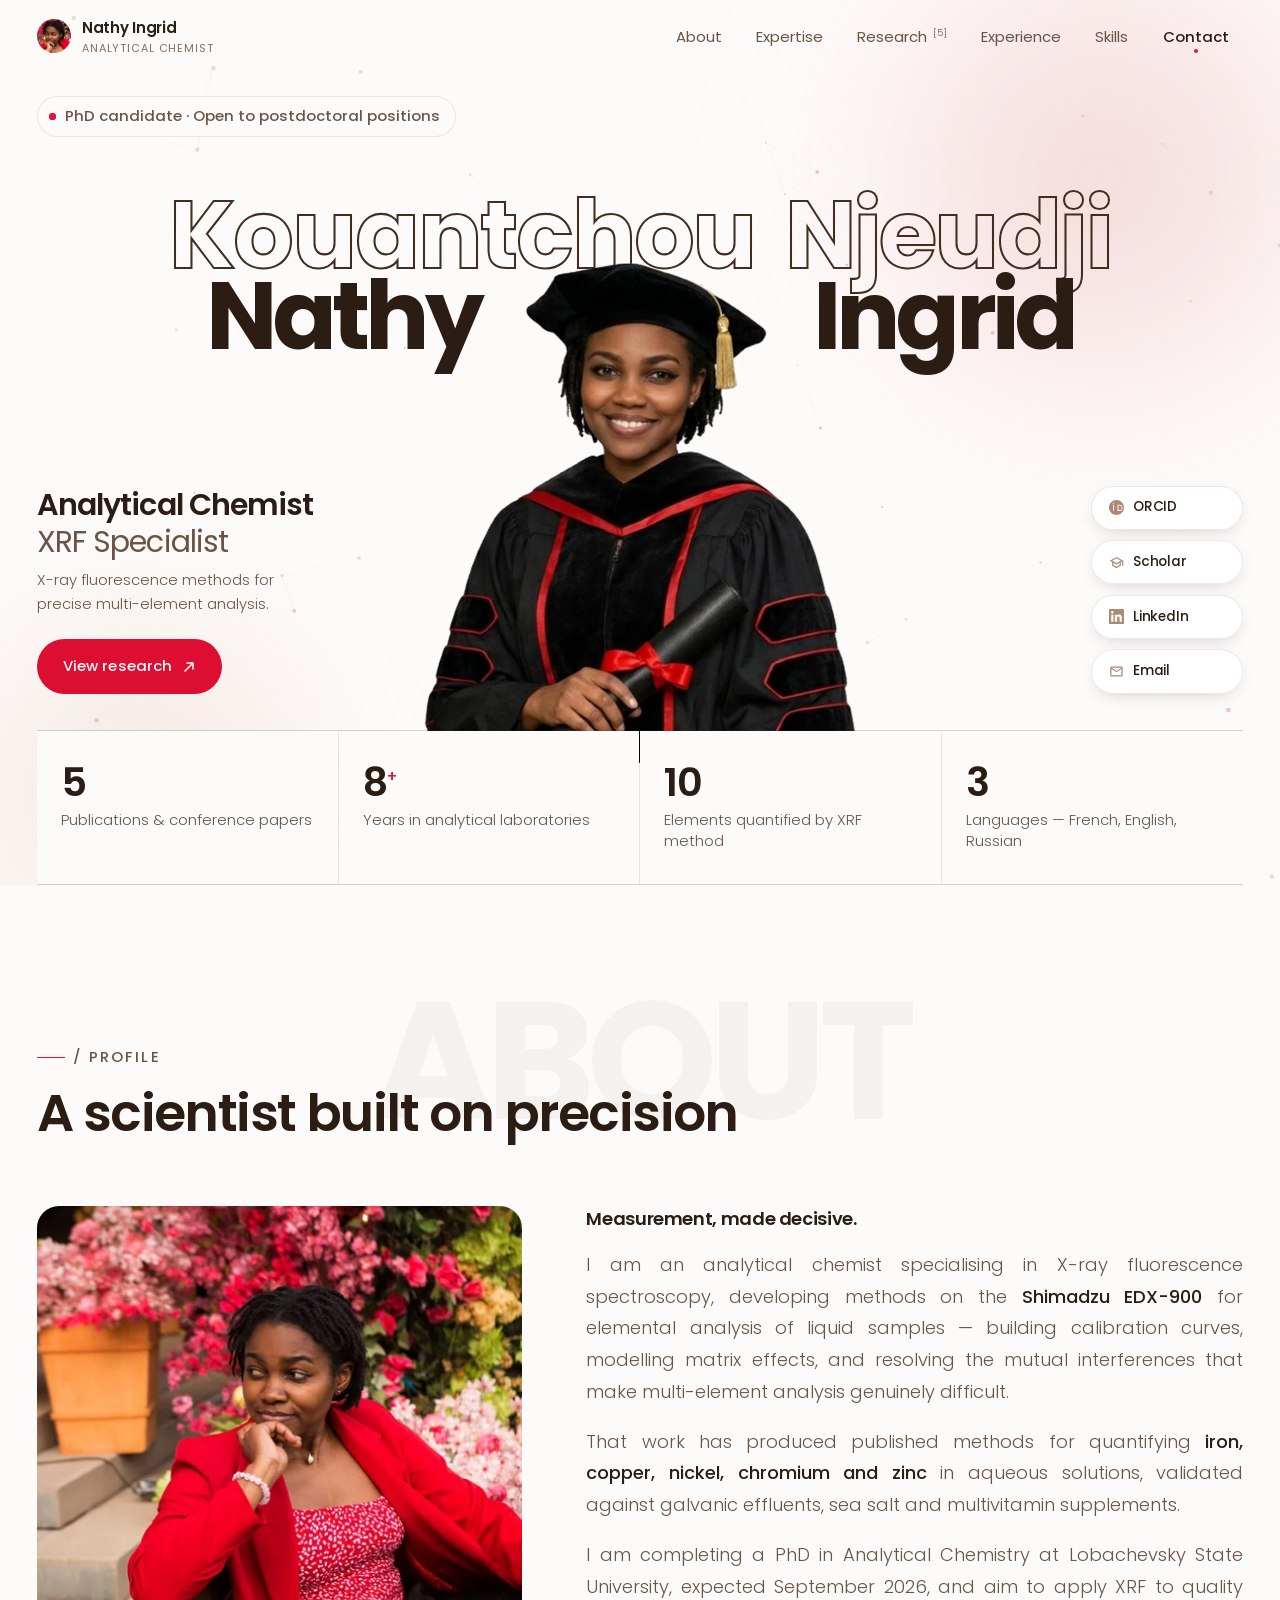
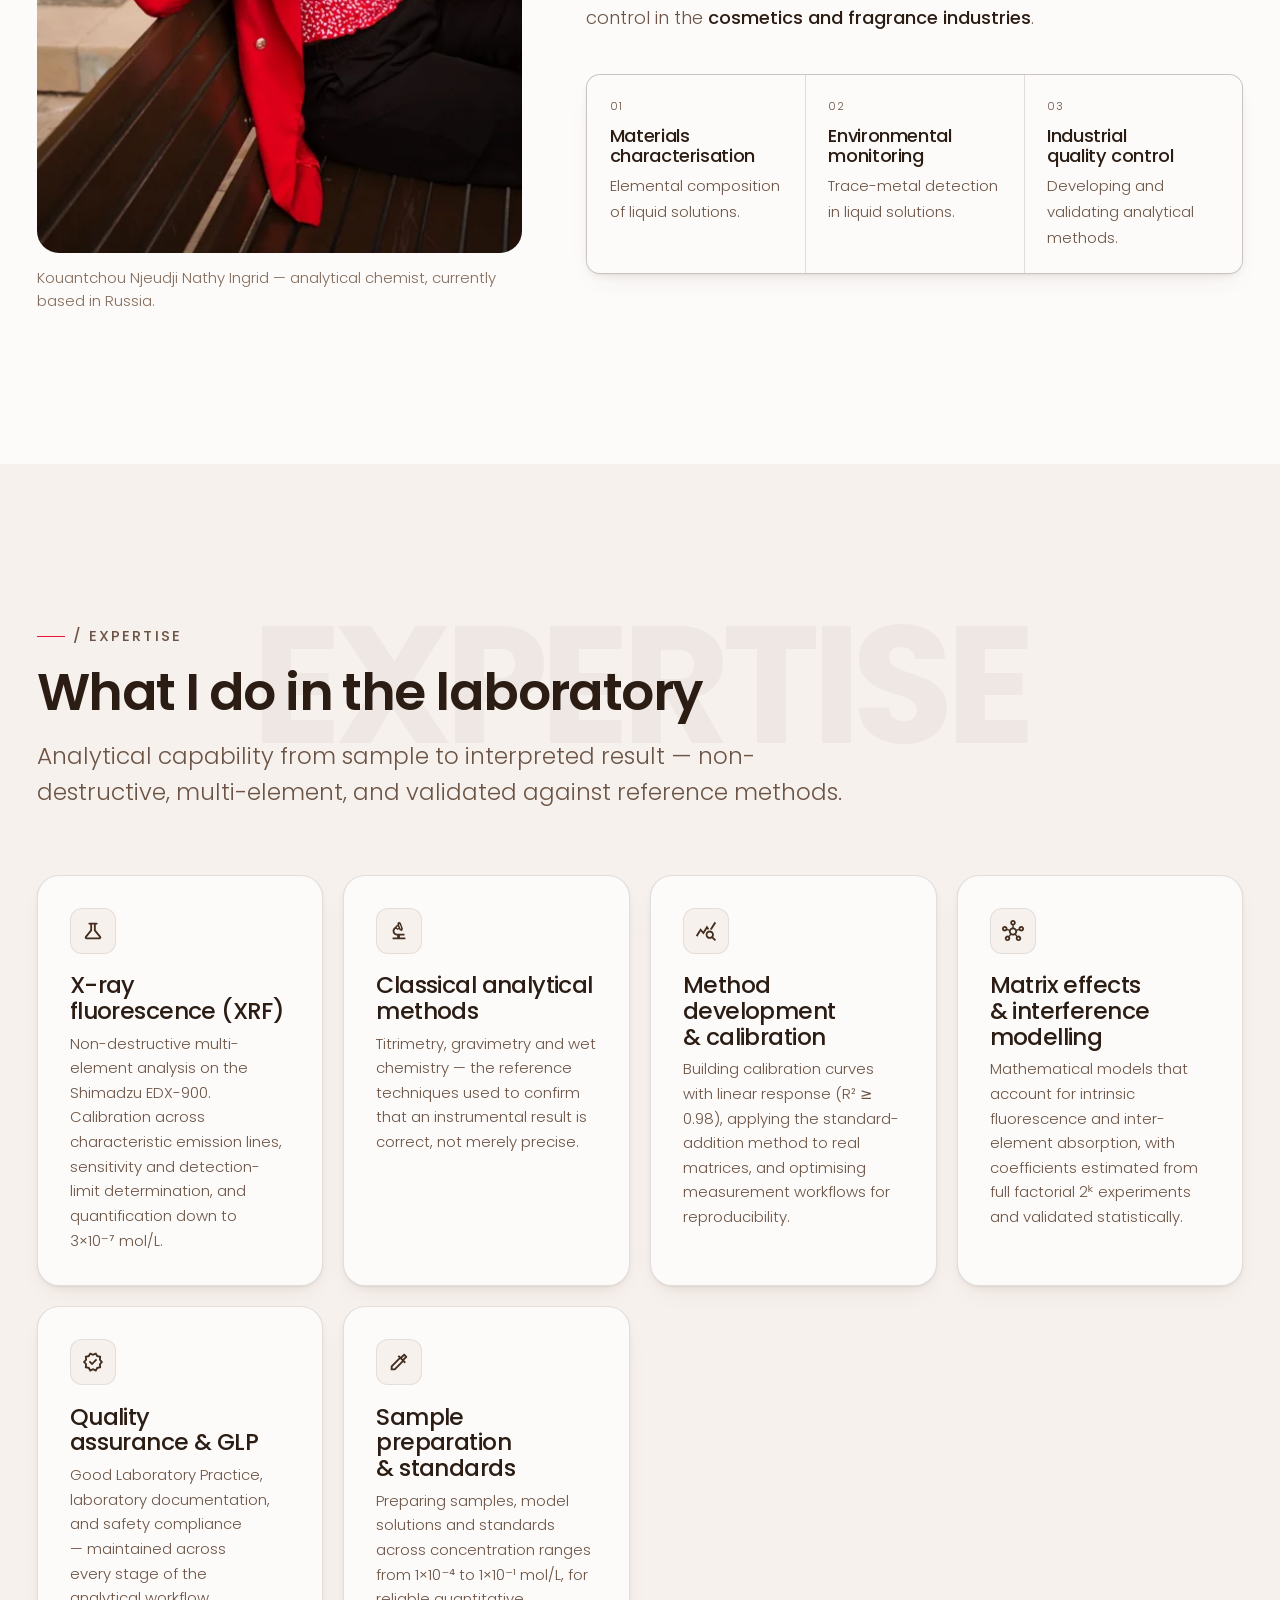
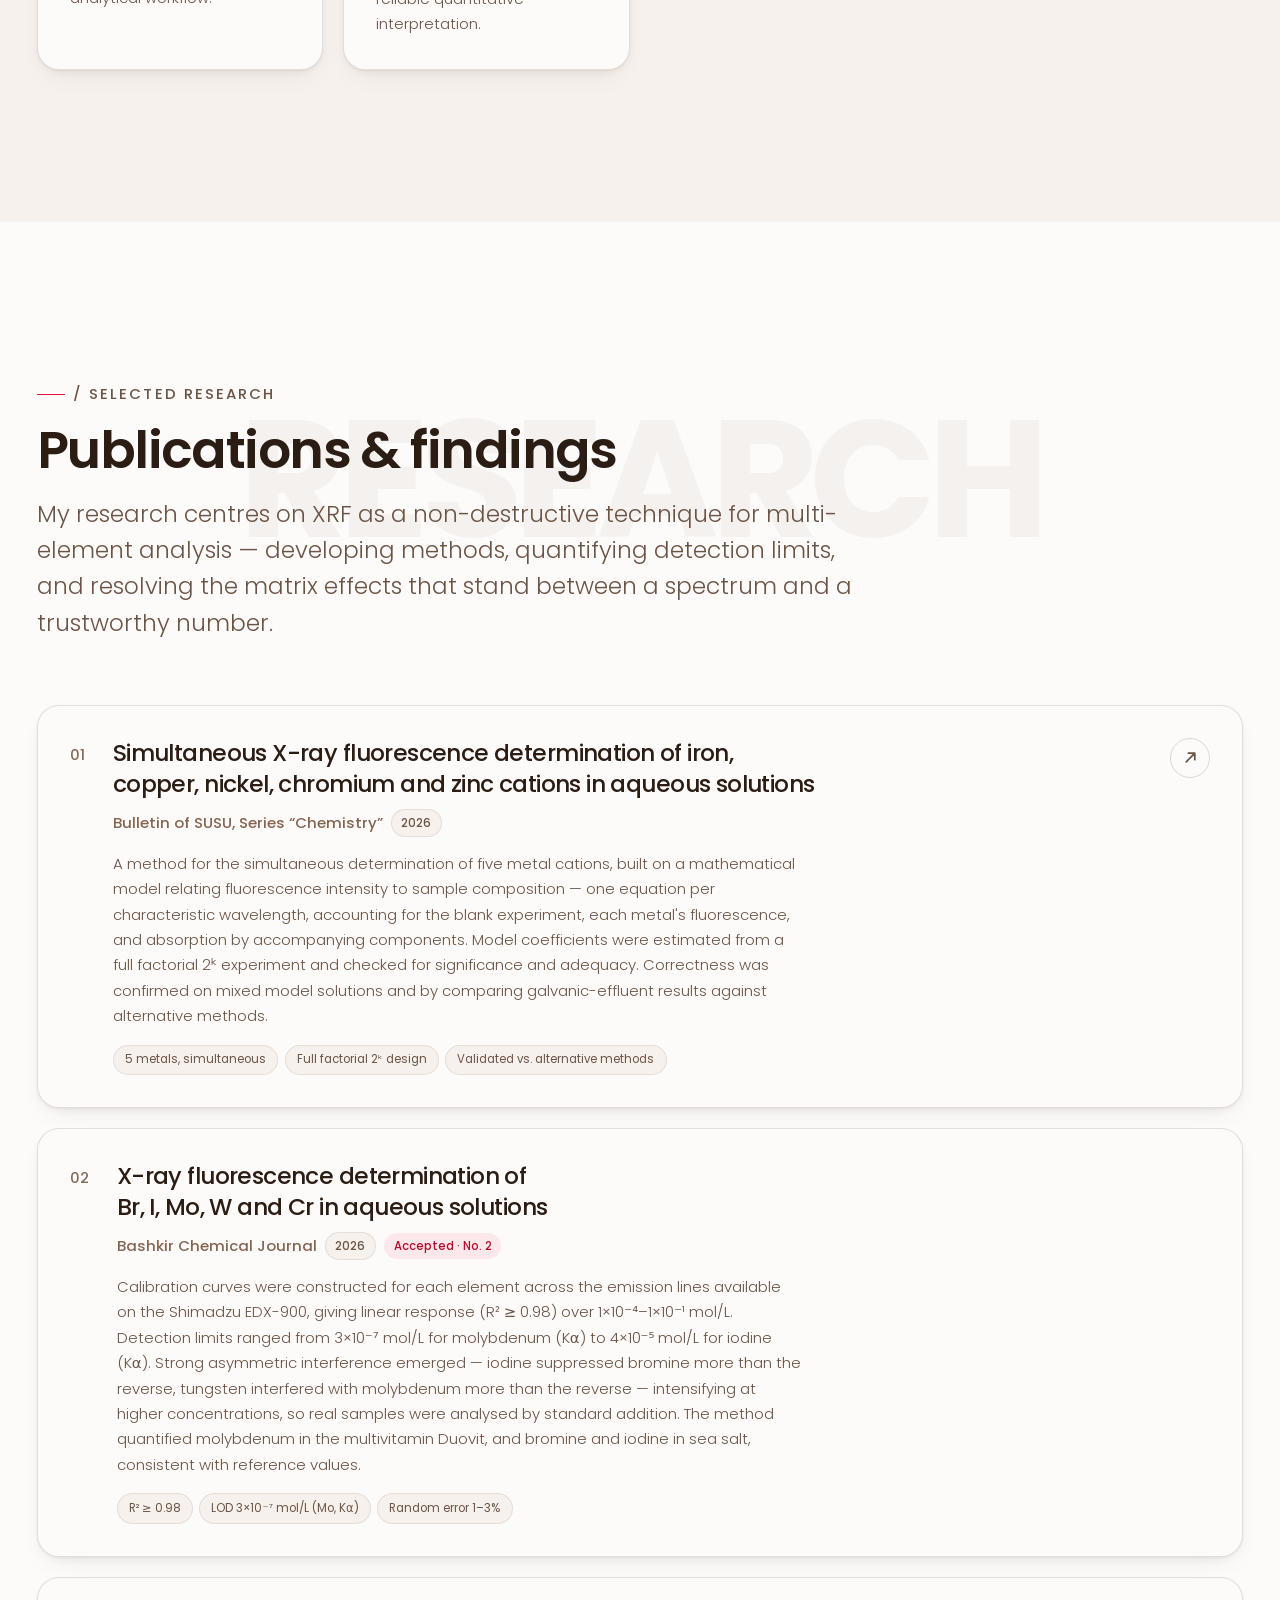
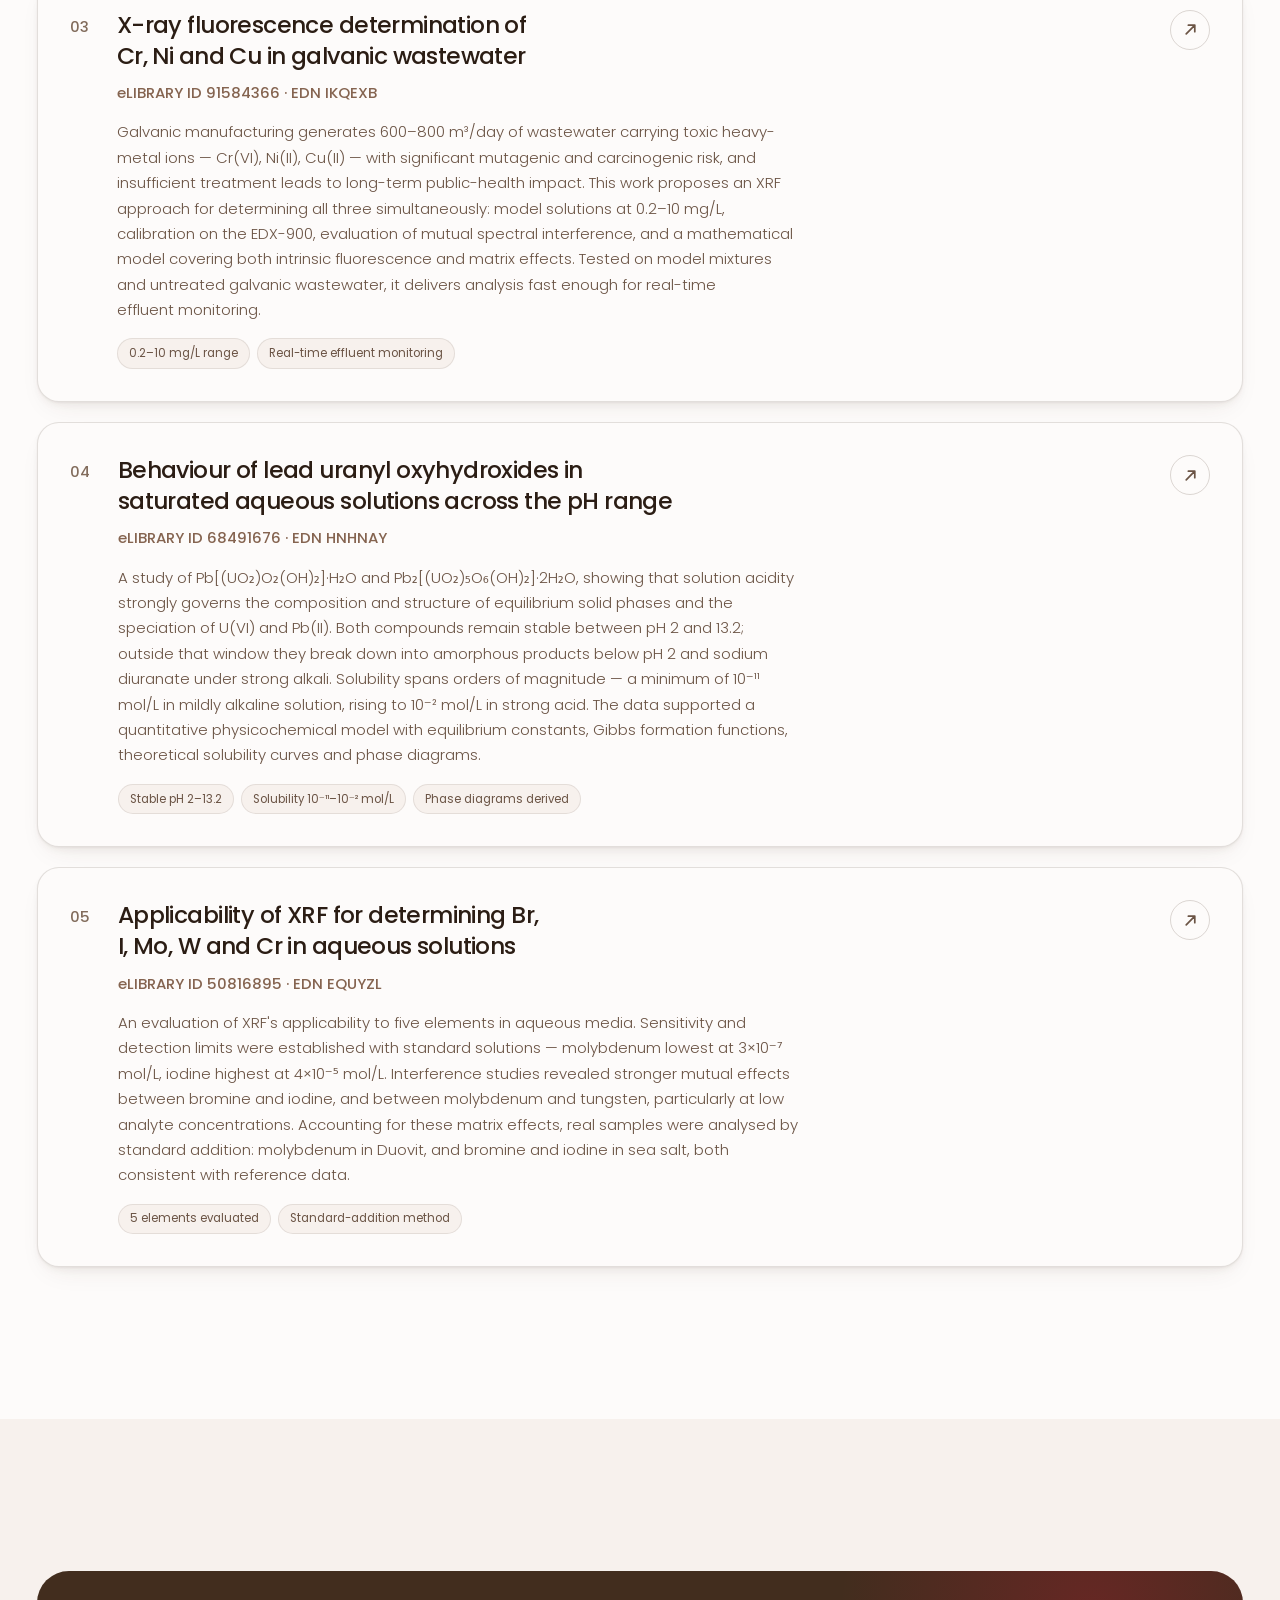
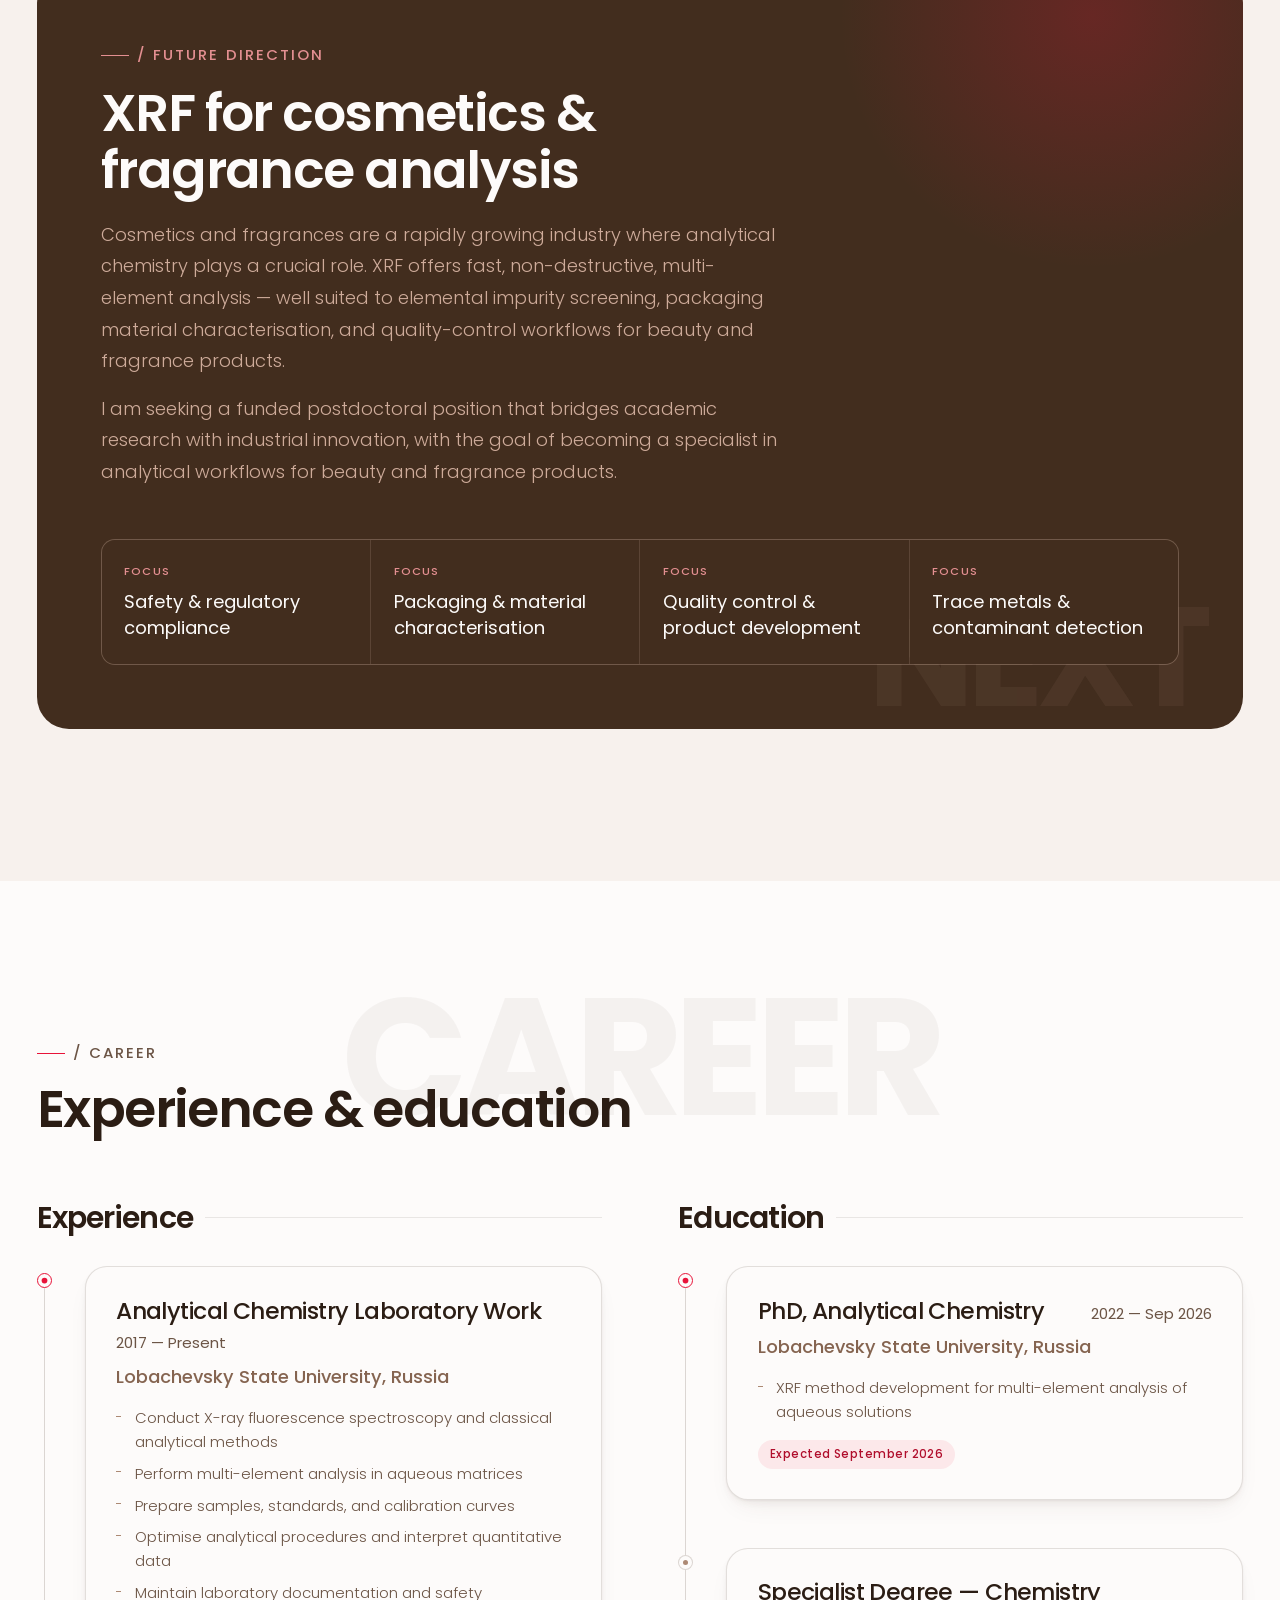
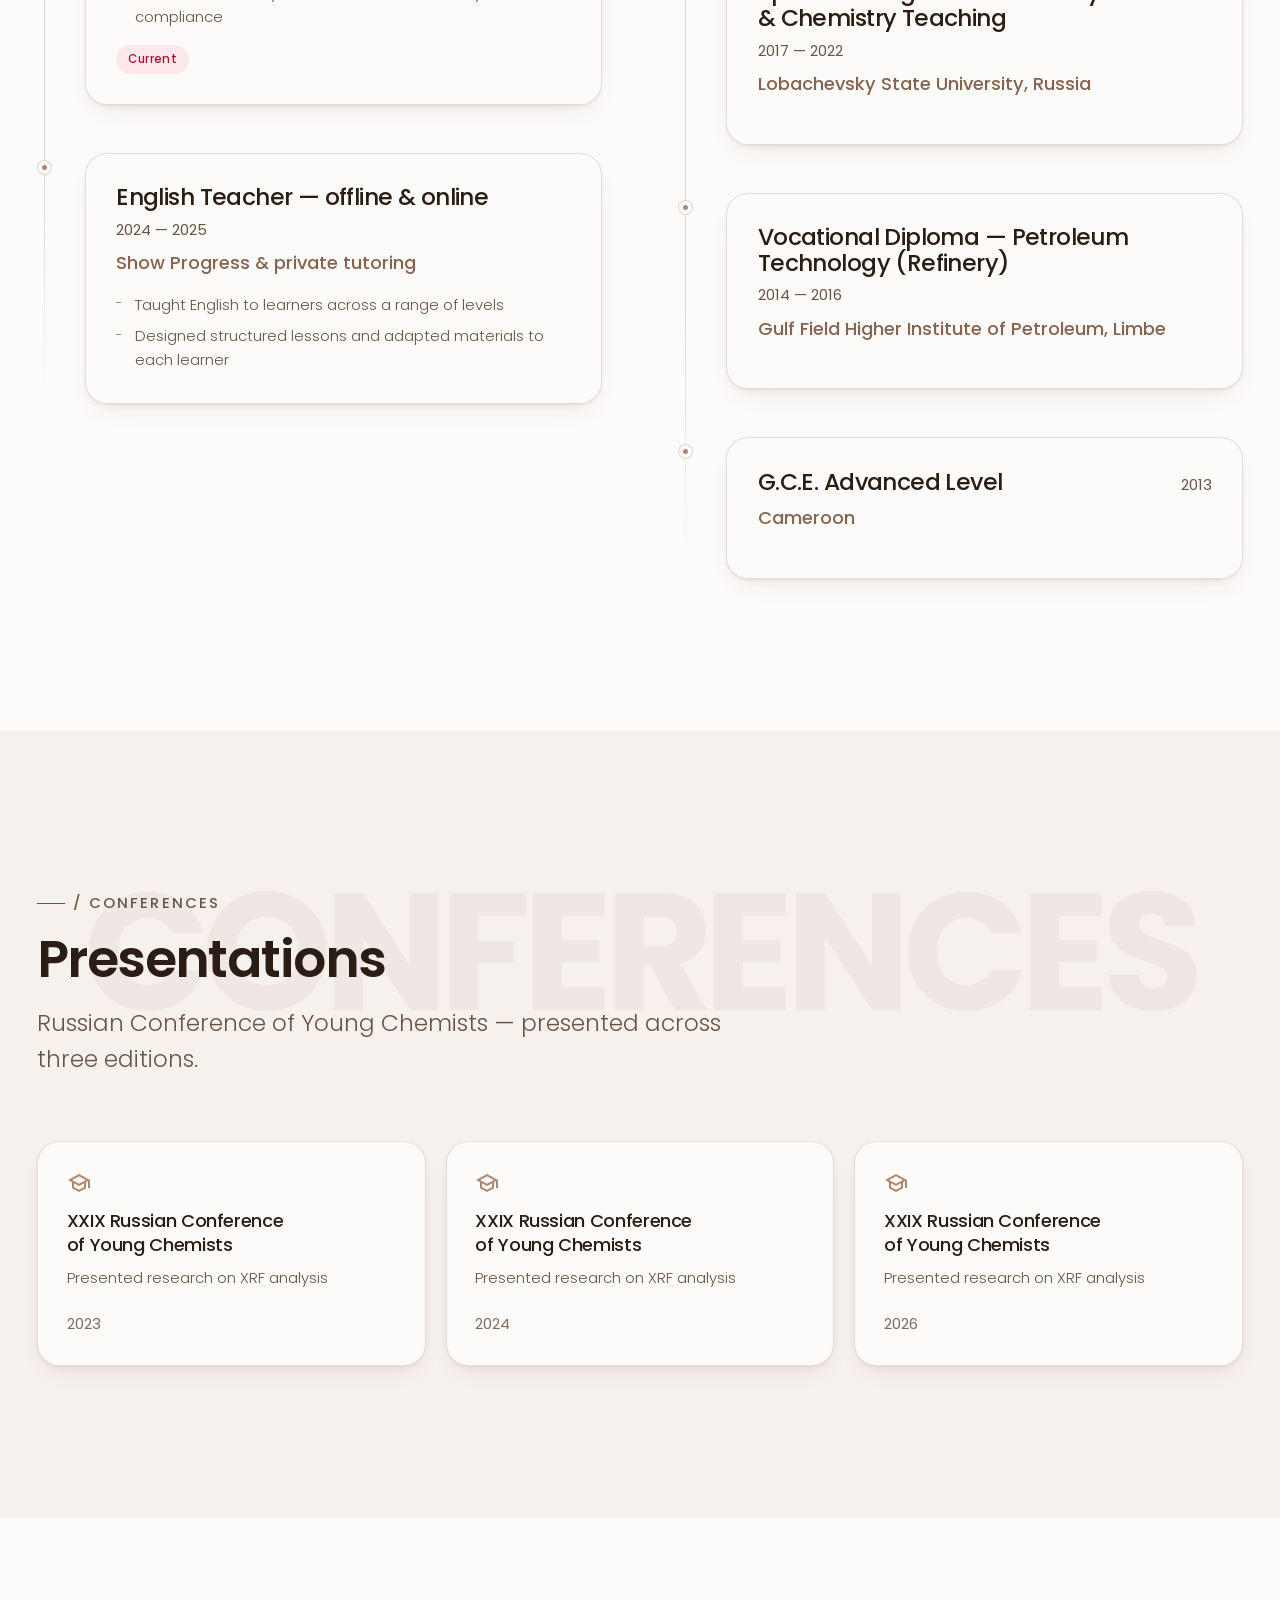
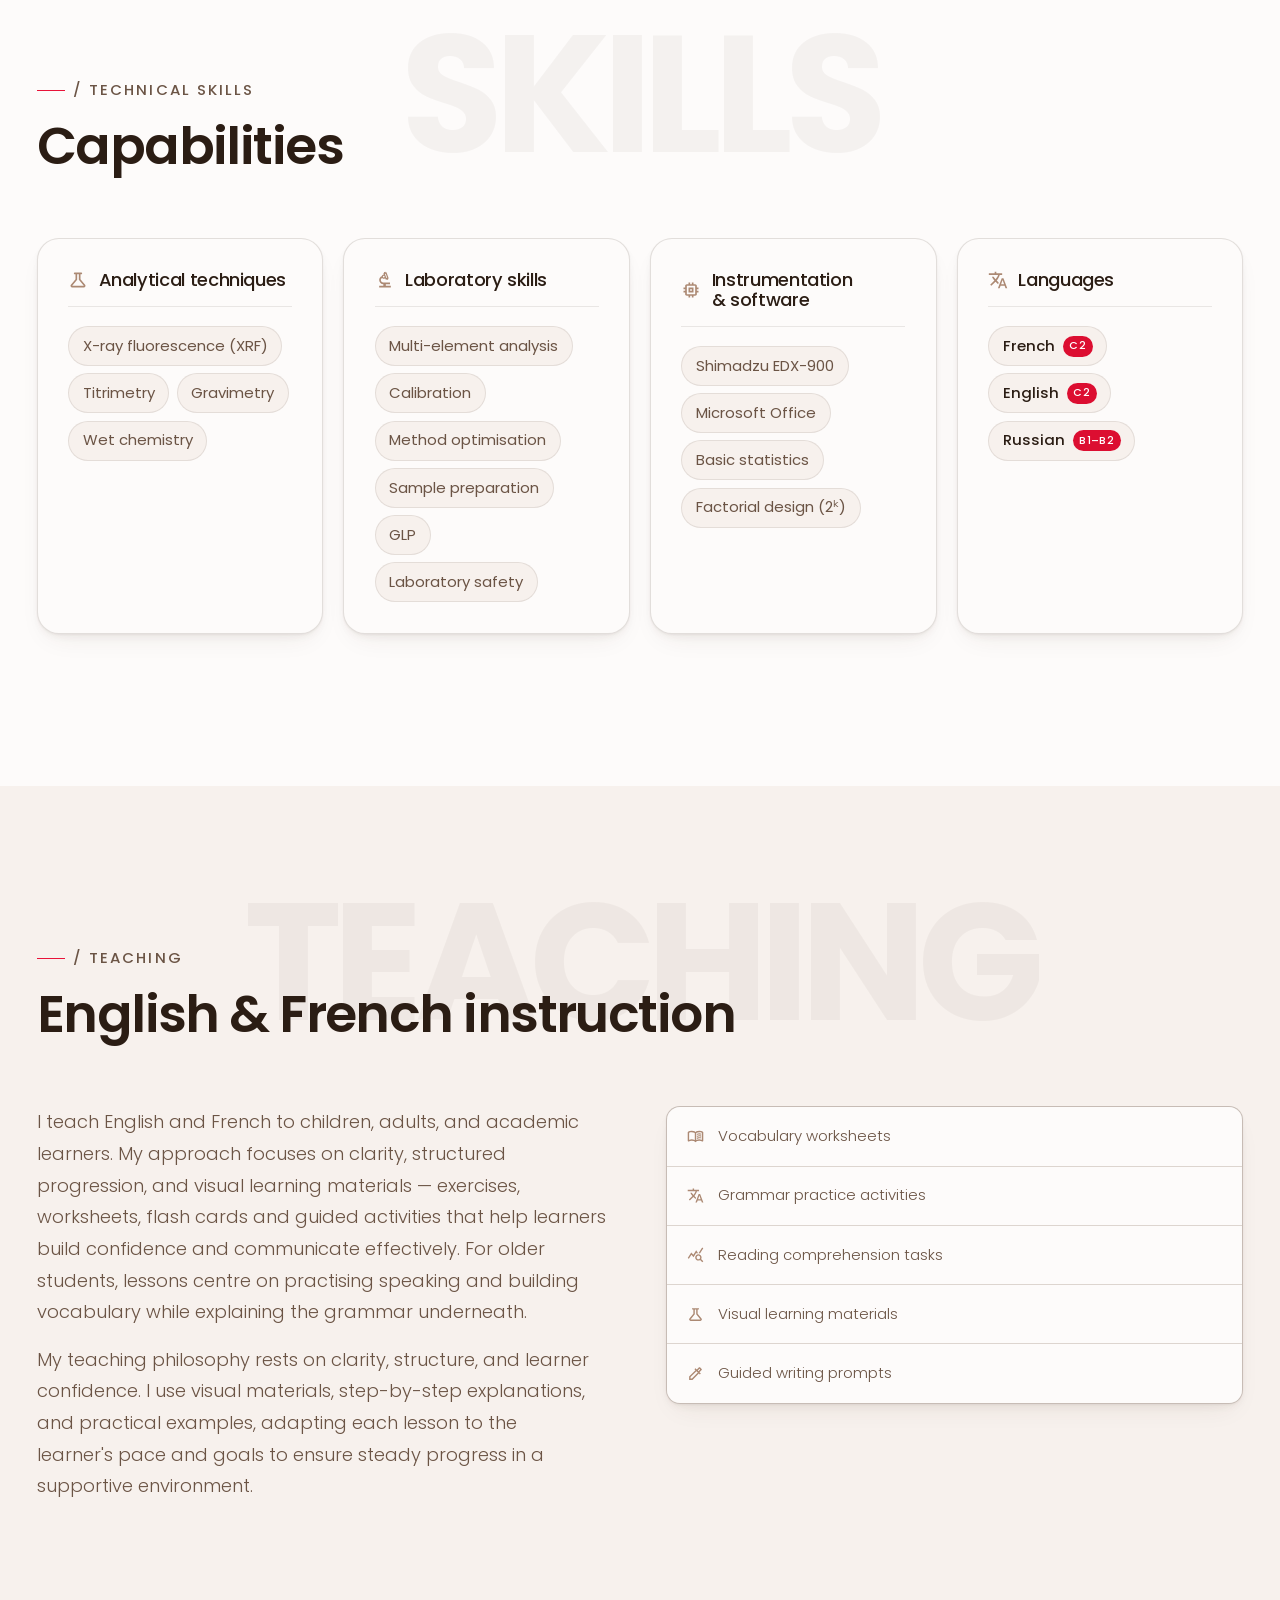
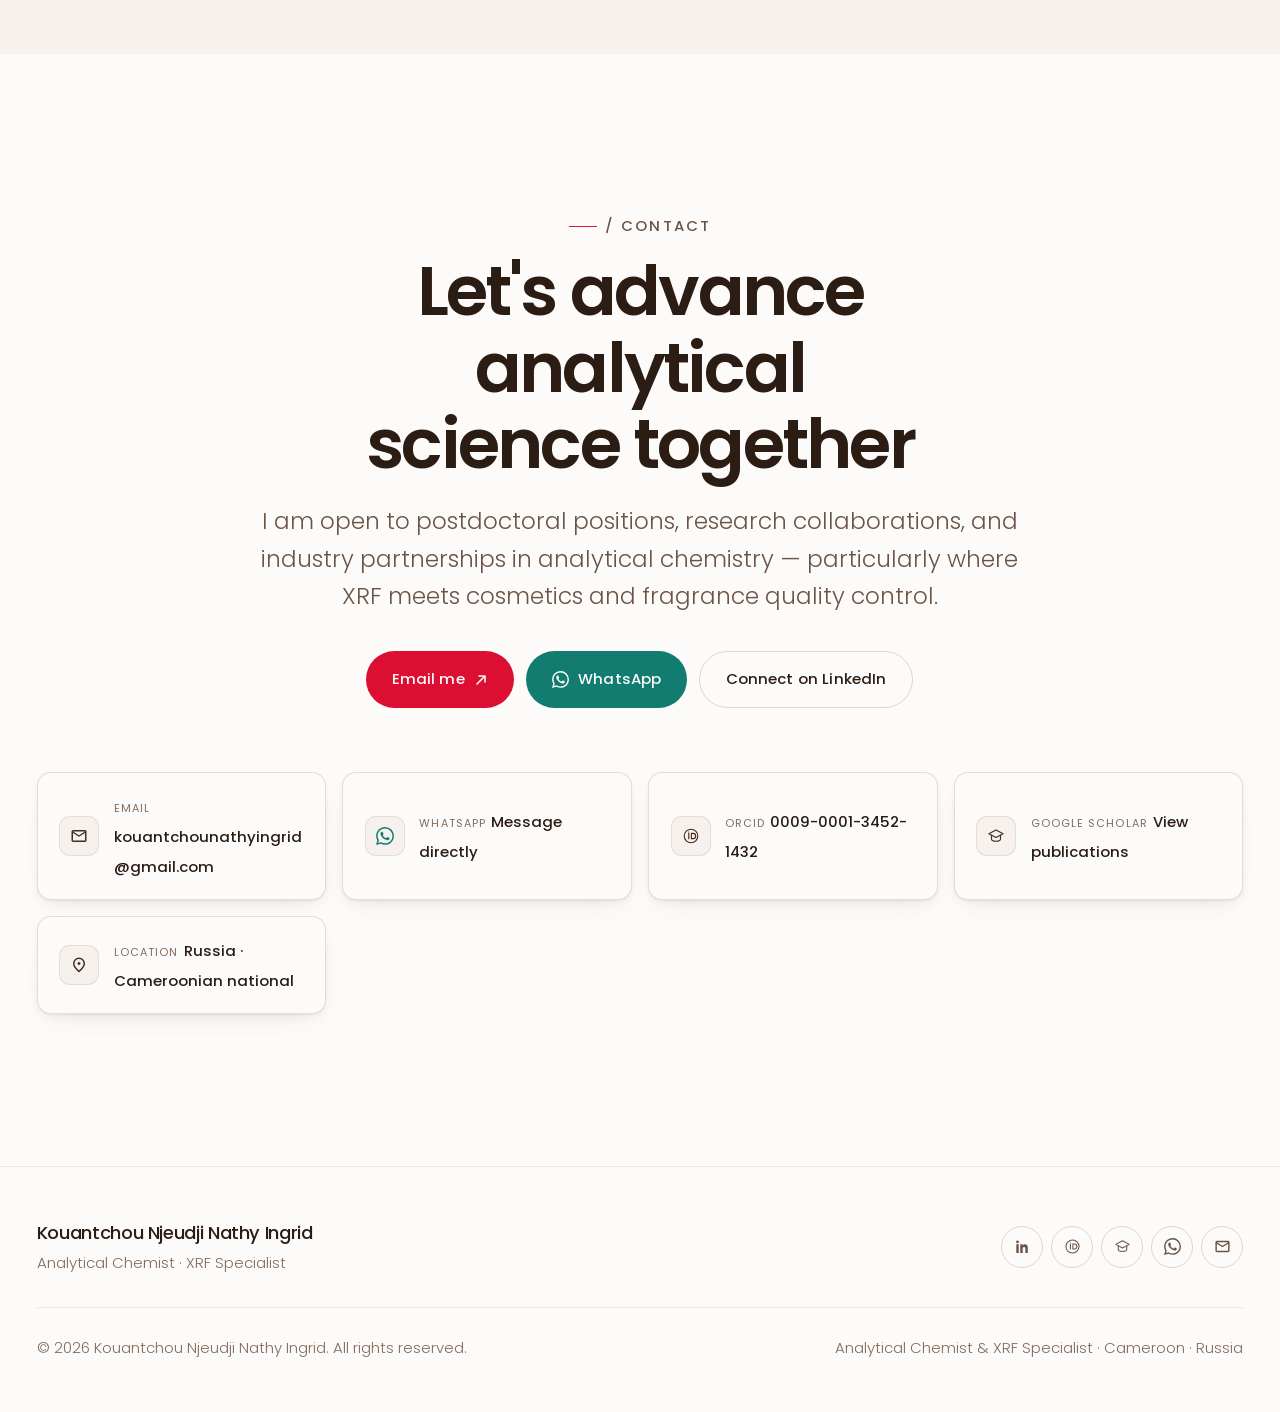
==== commit 9a701c25: "Point site URLs at the project Pages subpath The canonical, og:image, Twitter card, sitemap, robots " ====
--- a/index.html
+++ b/index.html
@@ -8,15 +8,15 @@
 <meta name="description" content="Kouantchou Njeudji Nathy Ingrid (Nathy Ingrid) is an analytical chemist and X-ray fluorescence (XRF) specialist from Cameroon, based in Russia. PhD candidate at Lobachevsky State University specialising in multi-element XRF analysis of aqueous solutions with the Shimadzu EDX-900 spectrometer.">
 <meta name="author" content="Kouantchou Njeudji Nathy Ingrid">
 <meta name="robots" content="index, follow, max-image-preview:large, max-snippet:-1, max-video-preview:-1">
-<link rel="canonical" href="https://nathyingrid.github.io/">
+<link rel="canonical" href="https://kouantchounathyingrid-spec.github.io/Portfolio/">
 
 <!-- Open Graph -->
 <meta property="og:type" content="profile">
 <meta property="og:site_name" content="Kouantchou Njeudji Nathy Ingrid">
 <meta property="og:title" content="Kouantchou Njeudji Nathy Ingrid — Analytical Chemist &amp; XRF Specialist">
 <meta property="og:description" content="Analytical chemist and X-ray fluorescence (XRF) specialist. PhD candidate at Lobachevsky State University developing multi-element XRF methods for aqueous solutions.">
-<meta property="og:url" content="https://nathyingrid.github.io/">
-<meta property="og:image" content="https://nathyingrid.github.io/assets/img/og-image.jpg">
+<meta property="og:url" content="https://kouantchounathyingrid-spec.github.io/Portfolio/">
+<meta property="og:image" content="https://kouantchounathyingrid-spec.github.io/Portfolio/assets/img/og-image.jpg">
 <meta property="og:image:width" content="1200">
 <meta property="og:image:height" content="630">
 <meta property="og:image:alt" content="Portrait of Kouantchou Njeudji Nathy Ingrid, analytical chemist and XRF specialist.">
@@ -29,7 +29,7 @@
 <meta name="twitter:card" content="summary_large_image">
 <meta name="twitter:title" content="Kouantchou Njeudji Nathy Ingrid — Analytical Chemist &amp; XRF Specialist">
 <meta name="twitter:description" content="Analytical chemist and X-ray fluorescence (XRF) specialist. PhD candidate at Lobachevsky State University, Russia.">
-<meta name="twitter:image" content="https://nathyingrid.github.io/assets/img/og-image.jpg">
+<meta name="twitter:image" content="https://kouantchounathyingrid-spec.github.io/Portfolio/assets/img/og-image.jpg">
 <meta name="twitter:image:alt" content="Portrait of Kouantchou Njeudji Nathy Ingrid, analytical chemist and XRF specialist.">
 
 <meta name="theme-color" content="#FDFBFA" media="(prefers-color-scheme: light)">
@@ -63,7 +63,7 @@
   "@graph": [
     {
       "@type": "Person",
-      "@id": "https://nathyingrid.github.io/#person",
+      "@id": "https://kouantchounathyingrid-spec.github.io/Portfolio/#person",
       "name": "Kouantchou Njeudji Nathy Ingrid",
       "givenName": "Nathy Ingrid",
       "familyName": "Kouantchou Njeudji",
@@ -71,8 +71,8 @@
       "gender": "Female",
       "jobTitle": "Analytical Chemist (XRF Specialist)",
       "description": "Analytical chemist specialising in X-ray fluorescence spectroscopy (XRF) and classical analytical methods, with practical experience on the Shimadzu EDX-900 spectrometer for multi-element analysis of aqueous solutions.",
-      "url": "https://nathyingrid.github.io/",
-      "image": "https://nathyingrid.github.io/assets/img/og-image.jpg",
+      "url": "https://kouantchounathyingrid-spec.github.io/Portfolio/",
+      "image": "https://kouantchounathyingrid-spec.github.io/Portfolio/assets/img/og-image.jpg",
       "email": "mailto:kouantchounathyingrid@gmail.com",
       "nationality": { "@type": "Country", "name": "Cameroon" },
       "homeLocation": { "@type": "Place", "address": { "@type": "PostalAddress", "addressCountry": "RU" } },
@@ -123,25 +123,25 @@
     },
     {
       "@type": "WebSite",
-      "@id": "https://nathyingrid.github.io/#website",
-      "url": "https://nathyingrid.github.io/",
+      "@id": "https://kouantchounathyingrid-spec.github.io/Portfolio/#website",
+      "url": "https://kouantchounathyingrid-spec.github.io/Portfolio/",
       "name": "Kouantchou Njeudji Nathy Ingrid — Analytical Chemist & XRF Specialist",
       "inLanguage": "en",
-      "about": { "@id": "https://nathyingrid.github.io/#person" },
-      "publisher": { "@id": "https://nathyingrid.github.io/#person" }
+      "about": { "@id": "https://kouantchounathyingrid-spec.github.io/Portfolio/#person" },
+      "publisher": { "@id": "https://kouantchounathyingrid-spec.github.io/Portfolio/#person" }
     },
     {
       "@type": "ProfilePage",
-      "@id": "https://nathyingrid.github.io/#profilepage",
-      "url": "https://nathyingrid.github.io/",
+      "@id": "https://kouantchounathyingrid-spec.github.io/Portfolio/#profilepage",
+      "url": "https://kouantchounathyingrid-spec.github.io/Portfolio/",
       "name": "Kouantchou Njeudji Nathy Ingrid — Analytical Chemist & XRF Specialist",
-      "isPartOf": { "@id": "https://nathyingrid.github.io/#website" },
-      "mainEntity": { "@id": "https://nathyingrid.github.io/#person" }
+      "isPartOf": { "@id": "https://kouantchounathyingrid-spec.github.io/Portfolio/#website" },
+      "mainEntity": { "@id": "https://kouantchounathyingrid-spec.github.io/Portfolio/#person" }
     },
     {
       "@type": "ScholarlyArticle",
       "headline": "Simultaneous X-ray fluorescence determination of iron, copper, nickel, chromium and zinc cations in aqueous solutions",
-      "author": { "@id": "https://nathyingrid.github.io/#person" },
+      "author": { "@id": "https://kouantchounathyingrid-spec.github.io/Portfolio/#person" },
       "identifier": "https://doi.org/10.14529/chem260207",
       "sameAs": "https://doi.org/10.14529/chem260207",
       "about": ["X-ray fluorescence spectroscopy", "Multi-element analysis"]
@@ -149,7 +149,7 @@
     {
       "@type": "ScholarlyArticle",
       "headline": "X-ray fluorescence determination of Br, I, Mo, W and Cr in aqueous solutions",
-      "author": { "@id": "https://nathyingrid.github.io/#person" },
+      "author": { "@id": "https://kouantchounathyingrid-spec.github.io/Portfolio/#person" },
       "publisher": { "@type": "Organization", "name": "Bashkir Chemical Journal" },
       "about": ["X-ray fluorescence spectroscopy", "Detection limits"]
     }
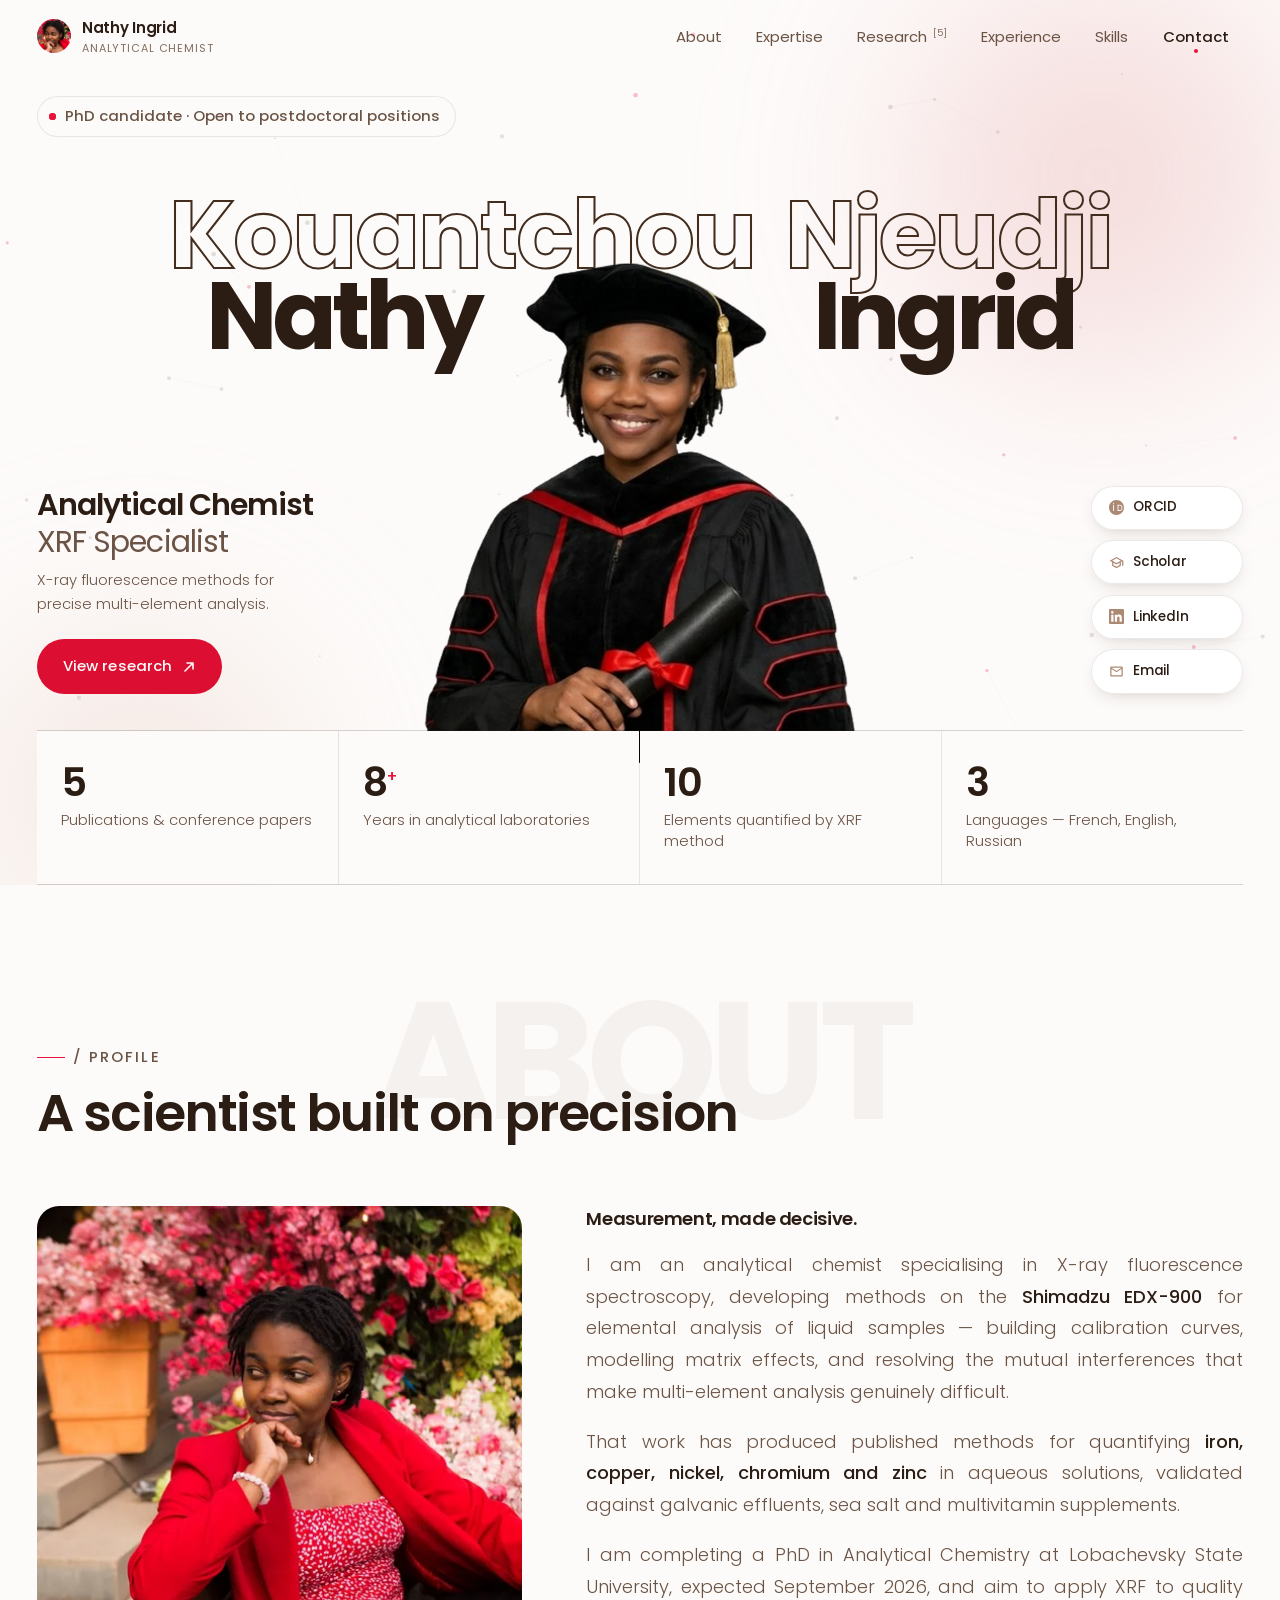
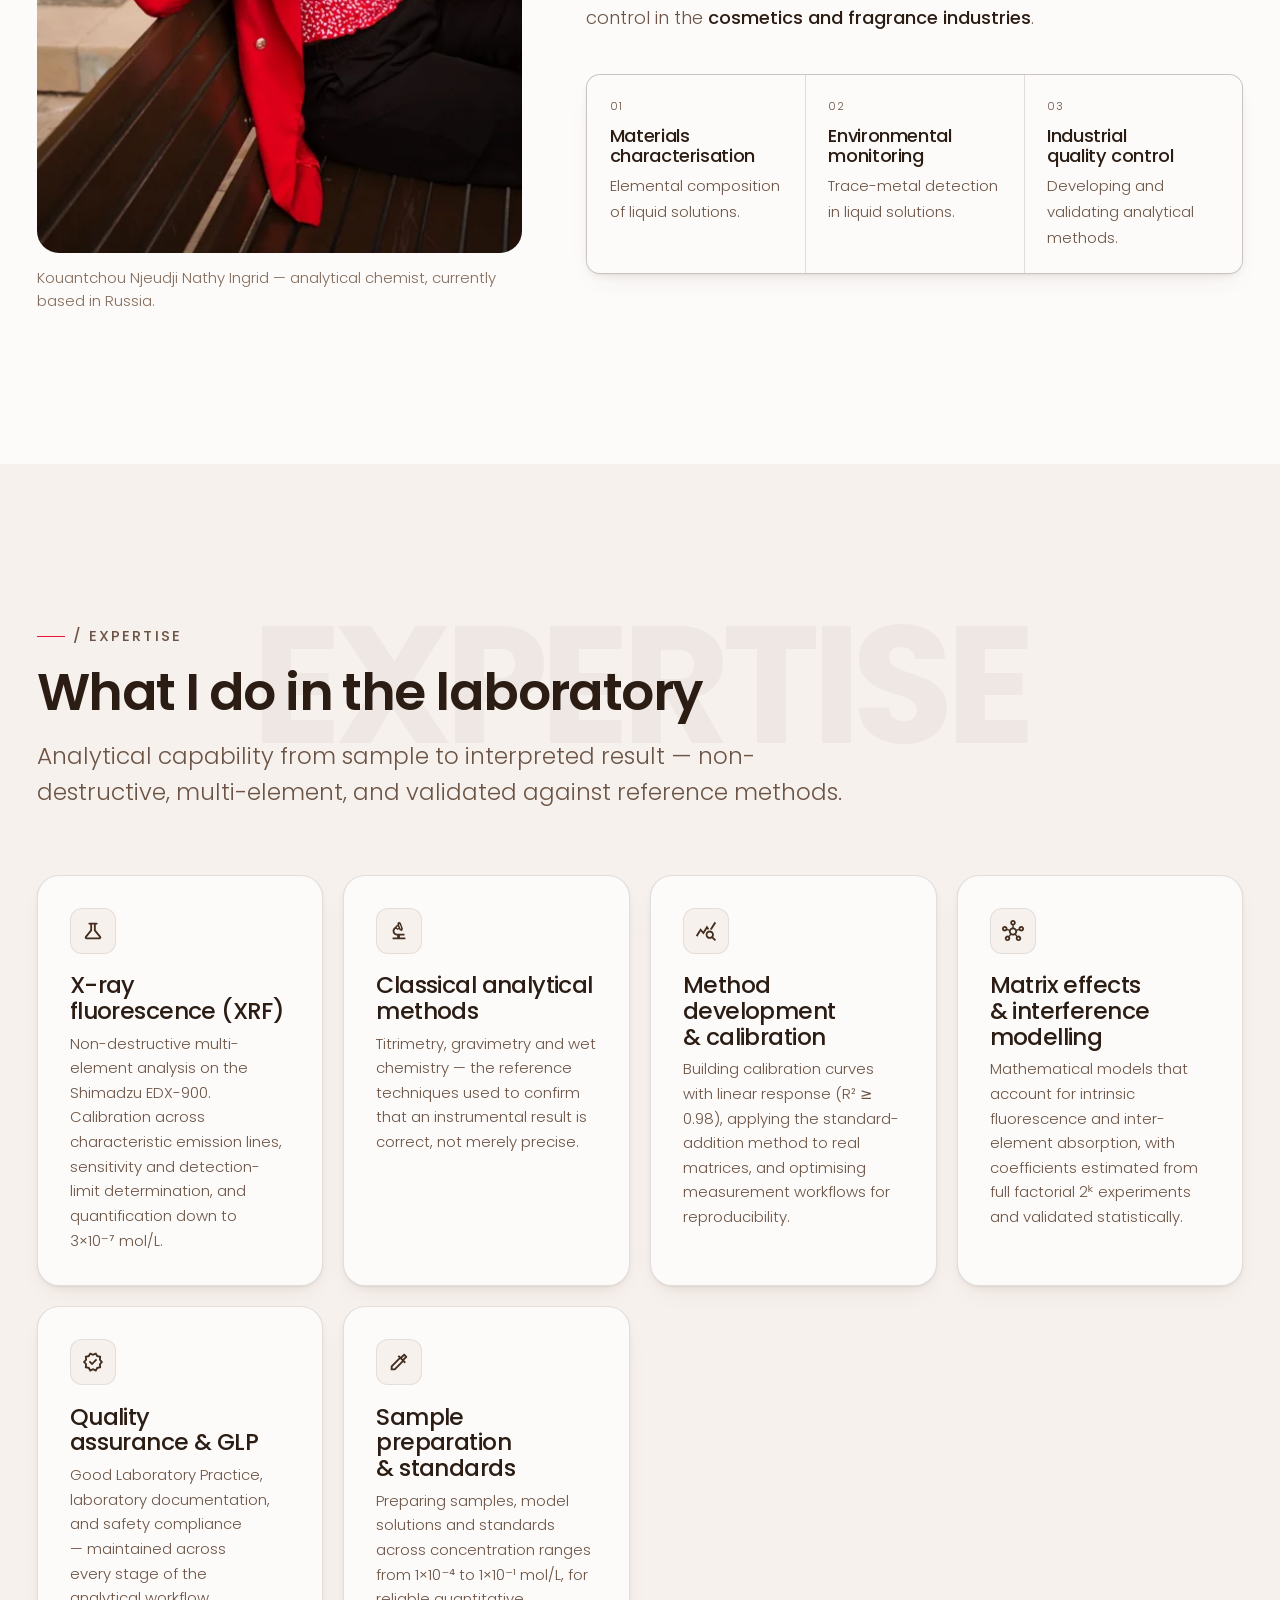
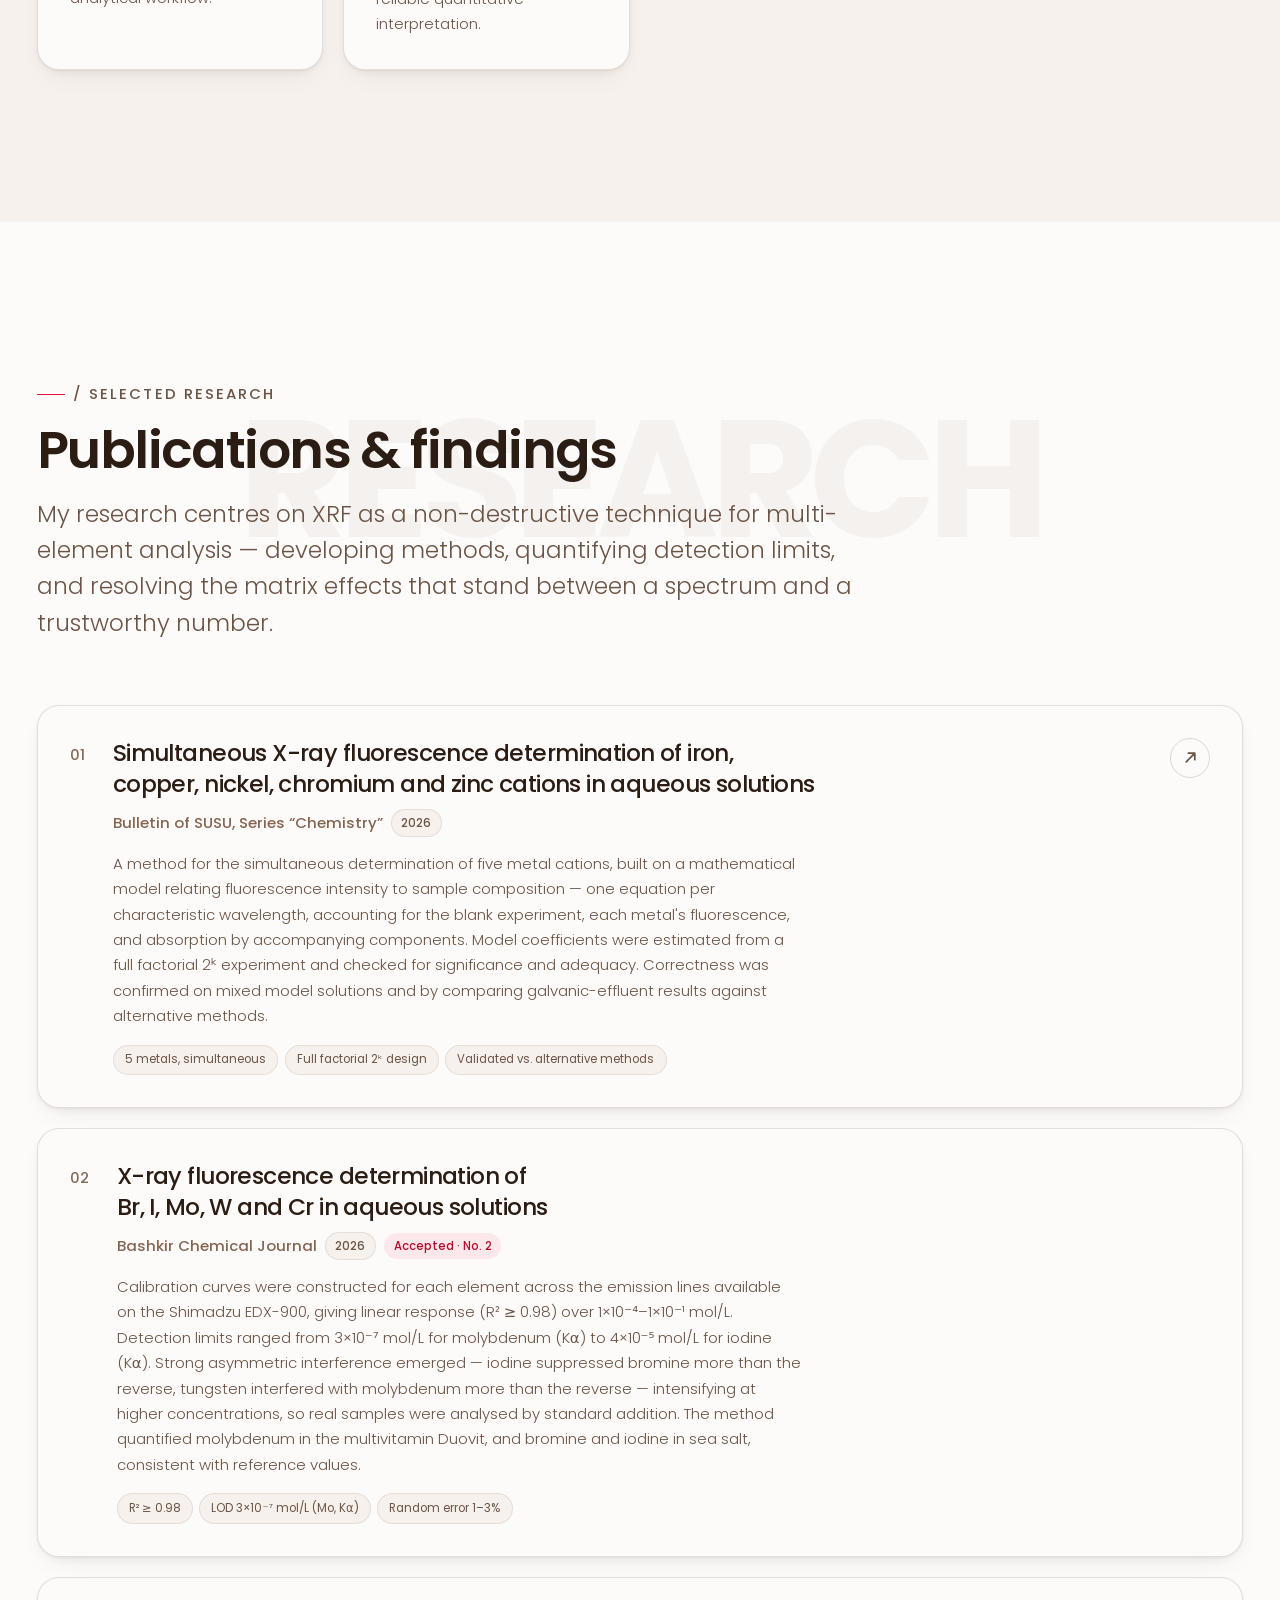
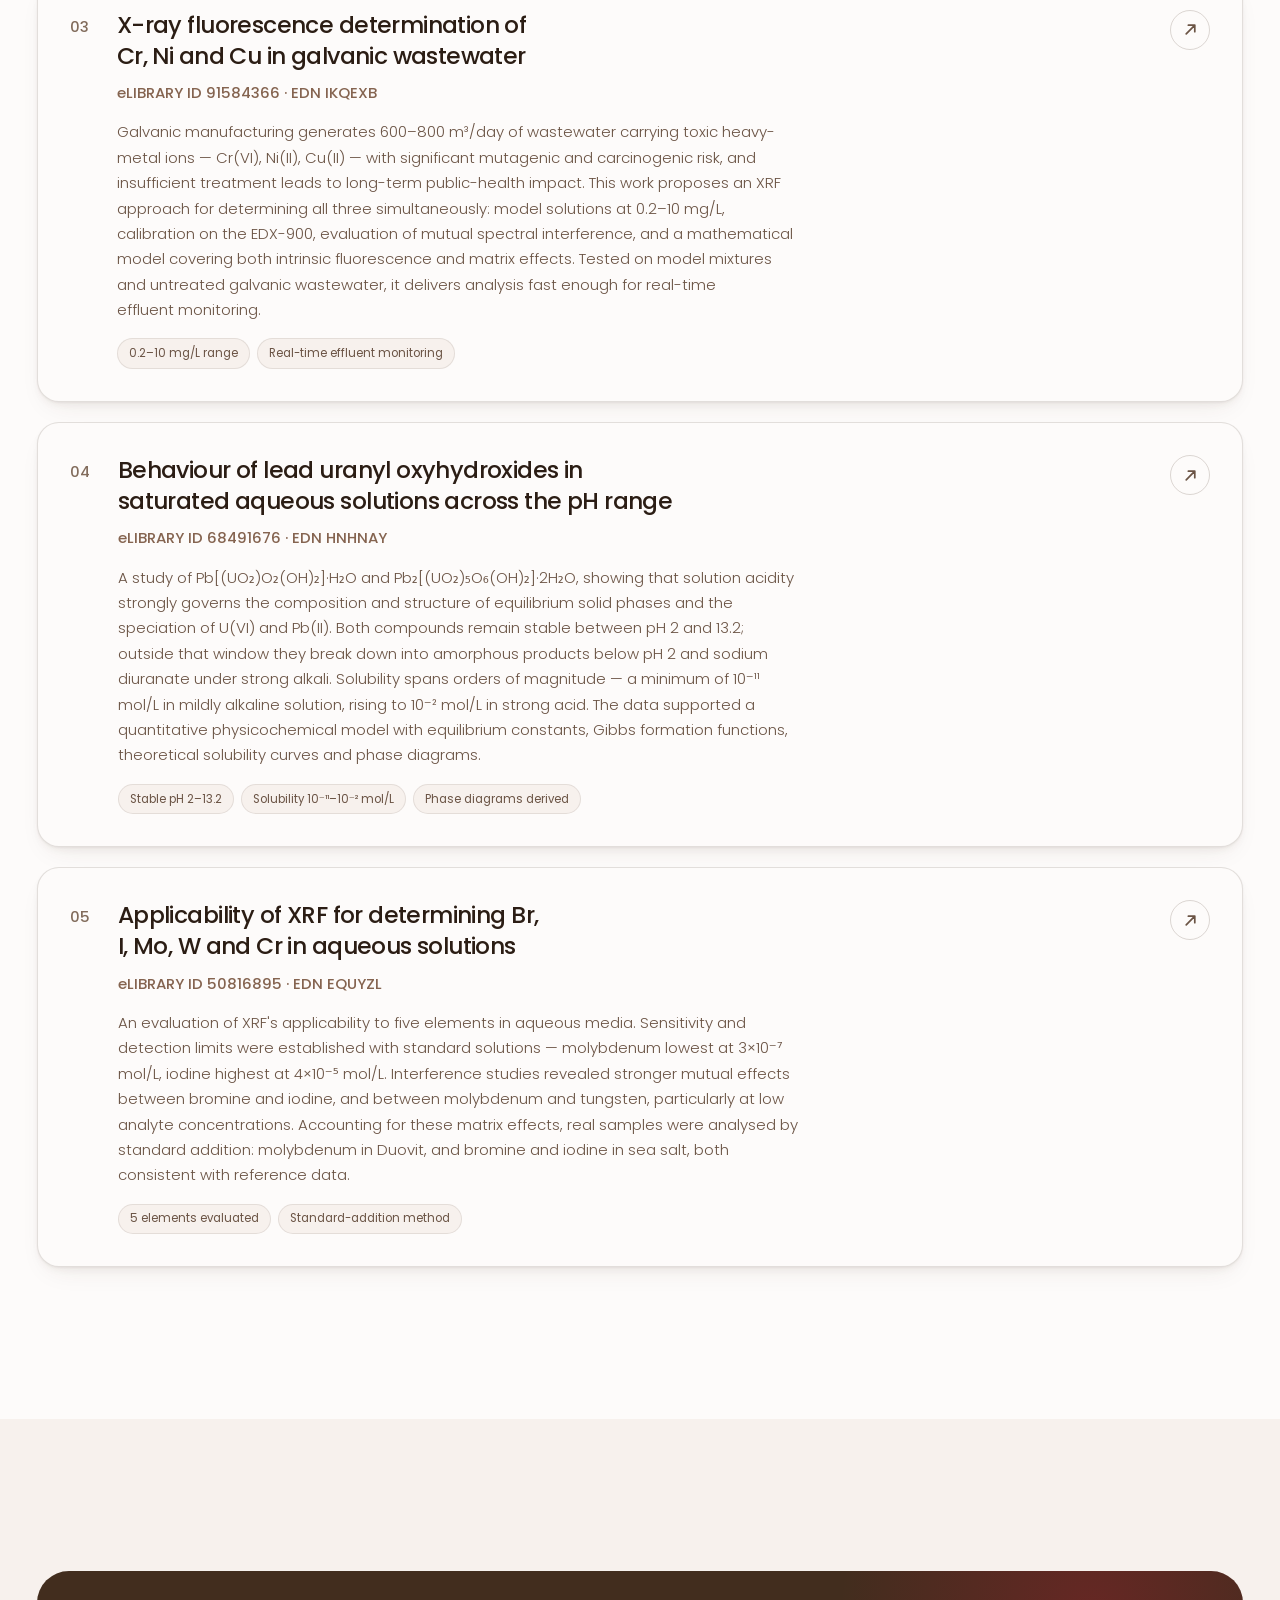
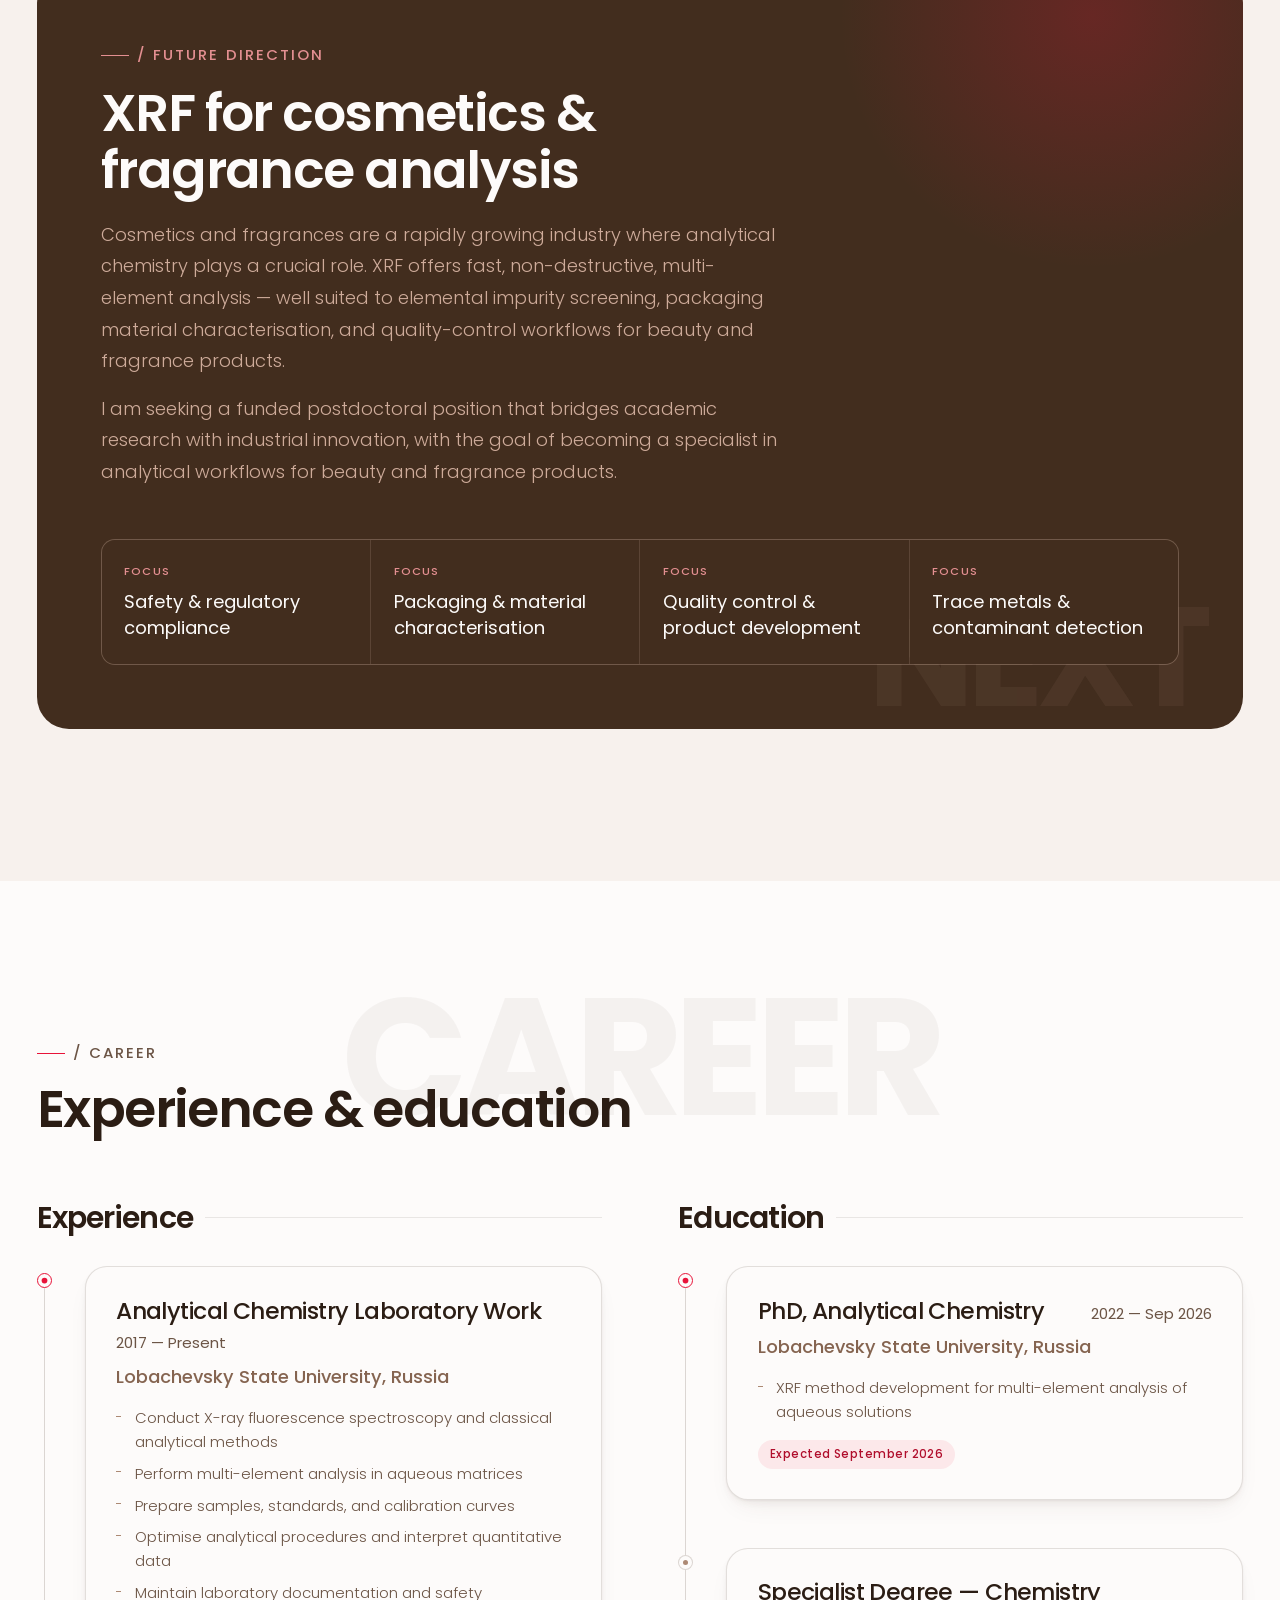
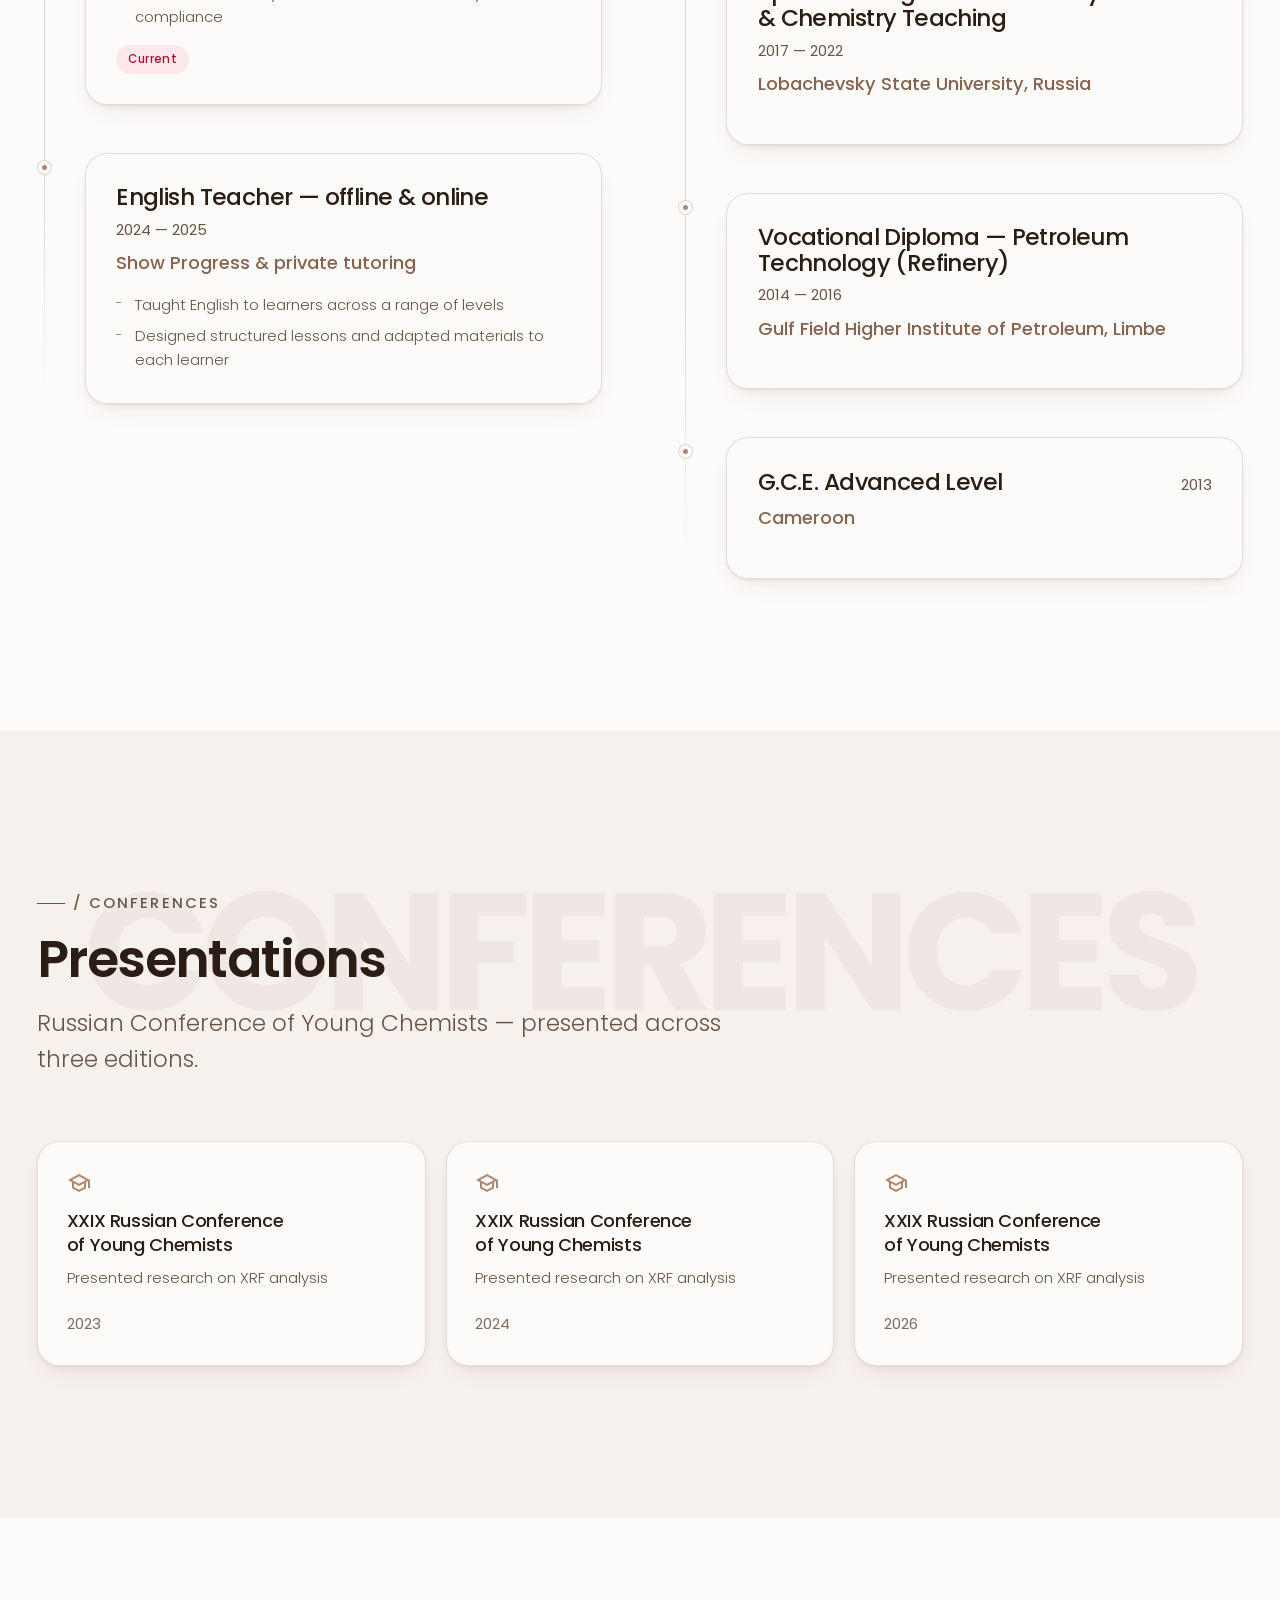
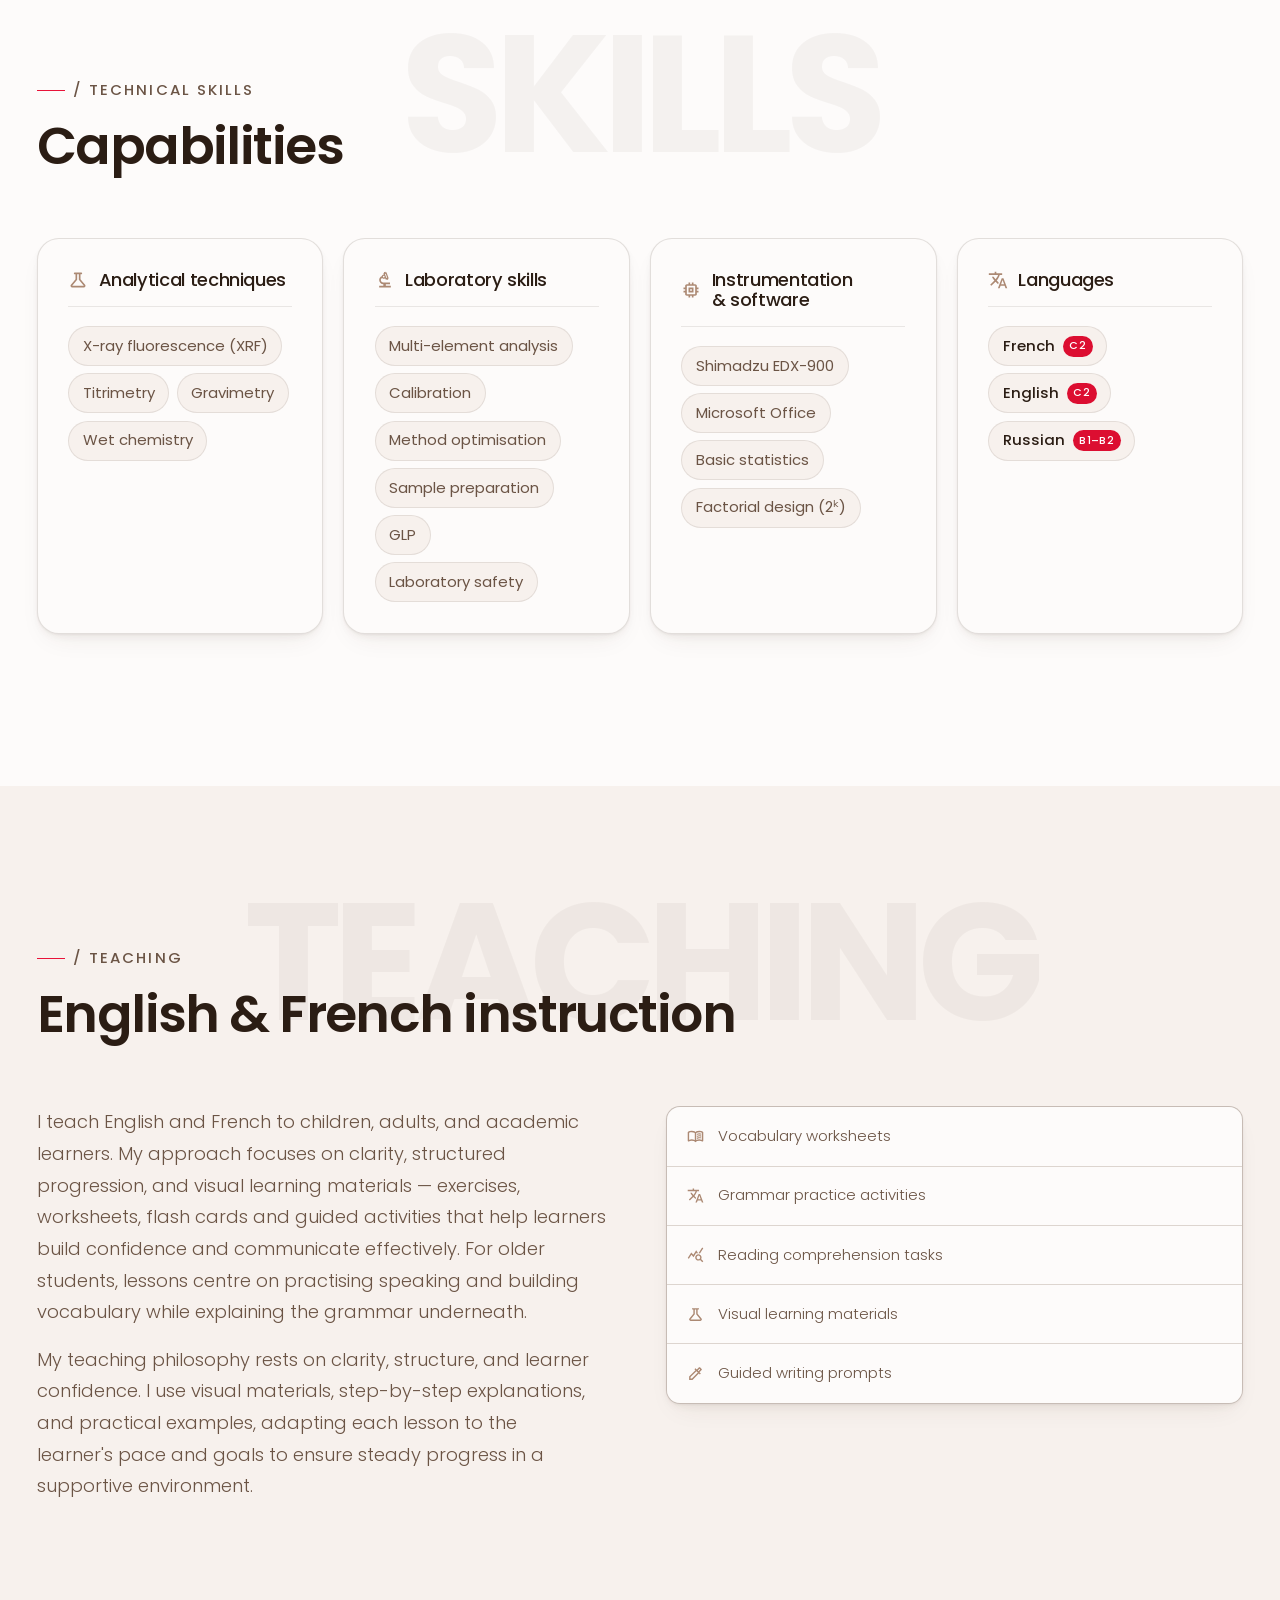
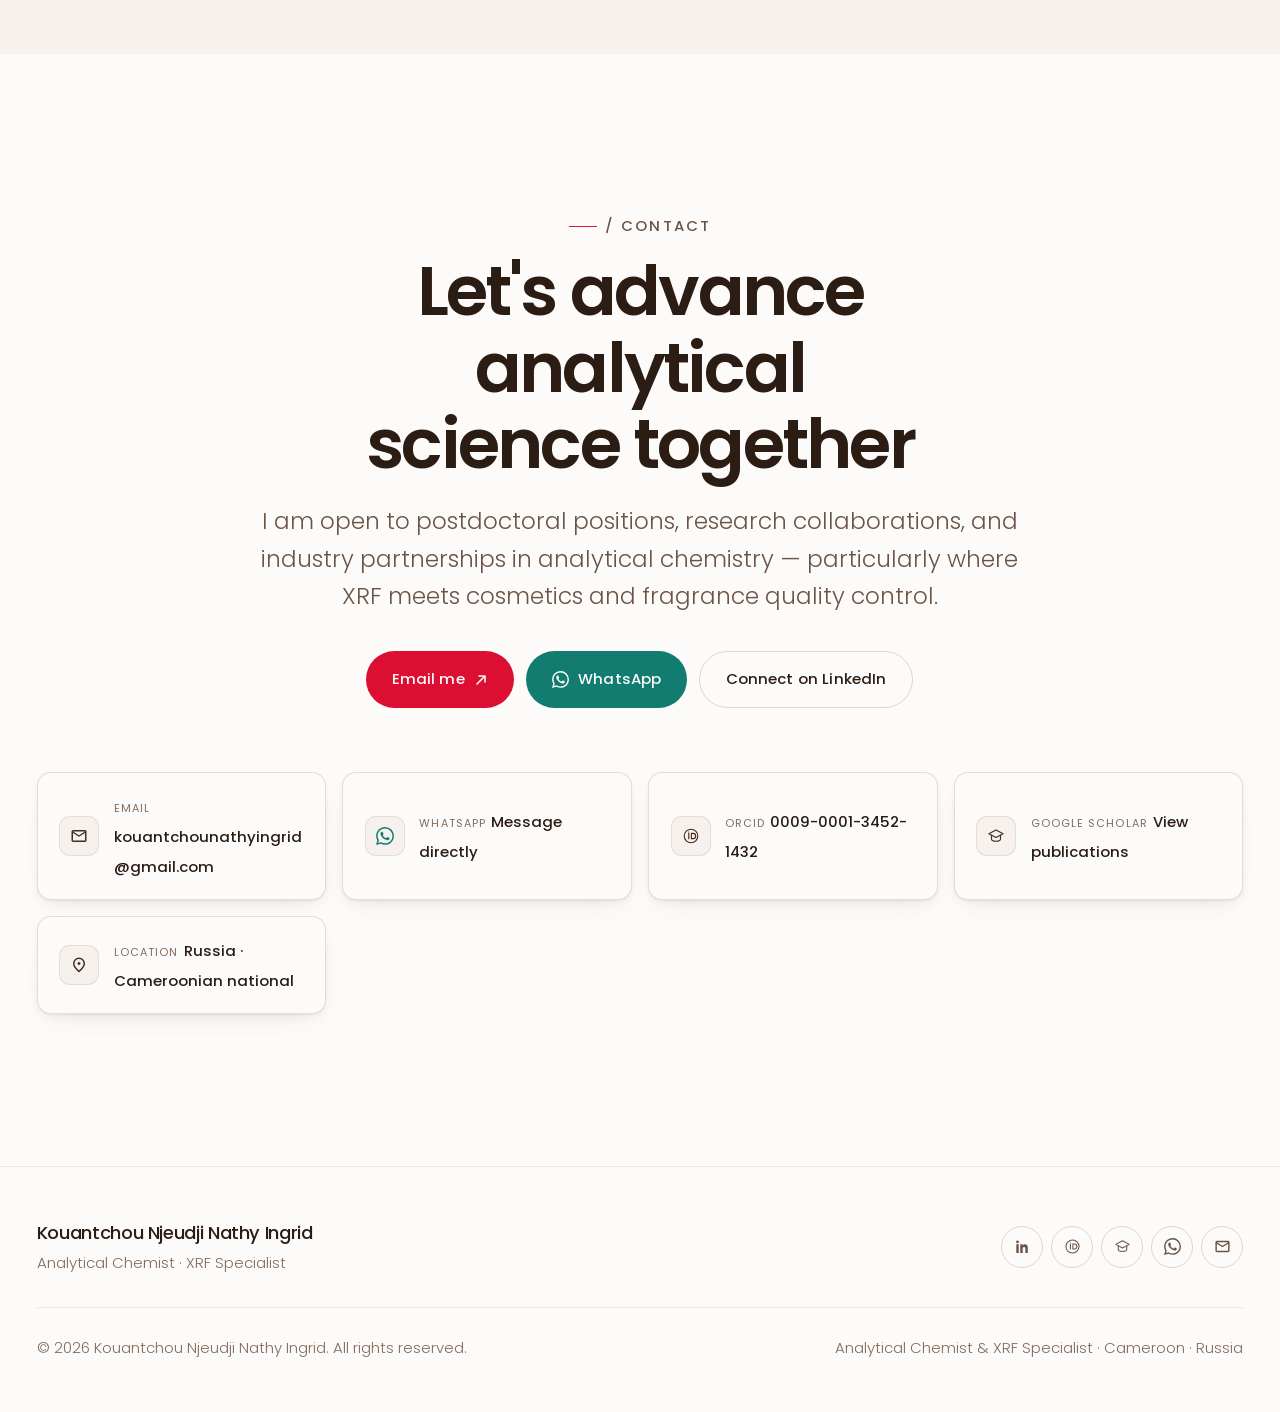
==== commit fa4615dd: "Fill in the real WhatsApp number and refresh the OG image Replace the 0000000000 placeholder in all " ====
--- a/index.html
+++ b/index.html
@@ -74,6 +74,7 @@
       "url": "https://kouantchounathyingrid-spec.github.io/Portfolio/",
       "image": "https://kouantchounathyingrid-spec.github.io/Portfolio/assets/img/og-image.jpg",
       "email": "mailto:kouantchounathyingrid@gmail.com",
+      "telephone": "+79809238269",
       "nationality": { "@type": "Country", "name": "Cameroon" },
       "homeLocation": { "@type": "Place", "address": { "@type": "PostalAddress", "addressCountry": "RU" } },
       "knowsLanguage": [
@@ -1005,11 +1006,10 @@
           </svg>
         </a>
         <!-- WhatsApp: wa.me opens the native app on mobile and WhatsApp Web on
-             desktop. TODO: replace 0000000000 with her number in full
-             international format, digits only, no "+" or spaces
-             (e.g. Russia 79991234567, Cameroon 237671234567). Update the two
-             other occurrences below (contact card + footer) to match. -->
-        <a class="btn btn--whatsapp" href="https://wa.me/0000000000"
+             desktop. The number is full international format, digits only —
+             wa.me rejects "+", spaces and punctuation. Repeated in the contact
+             card and footer below; keep all three in sync. -->
+        <a class="btn btn--whatsapp" href="https://wa.me/79809238269"
            target="_blank" rel="noopener">
           <svg width="17" height="17" fill="currentColor" aria-hidden="true" viewBox="0 0 24 24"><path d="M17.472 14.382c-.297-.149-1.758-.867-2.03-.967-.273-.099-.471-.148-.67.15-.197.297-.767.966-.94 1.164-.173.199-.347.223-.644.075-.297-.15-1.255-.463-2.39-1.475-.883-.788-1.48-1.761-1.653-2.059-.173-.297-.018-.458.13-.606.134-.133.298-.347.446-.52.149-.174.198-.298.298-.497.099-.198.05-.371-.025-.52-.075-.149-.669-1.612-.916-2.207-.242-.579-.487-.5-.669-.51a12.8 12.8 0 0 0-.57-.01c-.198 0-.52.074-.792.372-.272.297-1.04 1.016-1.04 2.479 0 1.462 1.065 2.875 1.213 3.074.149.198 2.096 3.2 5.077 4.487.709.306 1.262.489 1.694.625.712.227 1.36.195 1.871.118.571-.085 1.758-.719 2.006-1.413.248-.694.248-1.289.173-1.413-.074-.124-.272-.198-.57-.347m-5.421 7.403h-.004a9.87 9.87 0 0 1-5.031-1.378l-.361-.214-3.741.982.998-3.648-.235-.374a9.86 9.86 0 0 1-1.51-5.26c.001-5.45 4.436-9.884 9.888-9.884a9.82 9.82 0 0 1 6.988 2.896 9.83 9.83 0 0 1 2.892 6.994c-.003 5.45-4.437 9.885-9.884 9.885m8.413-18.297A11.8 11.8 0 0 0 12.05 0C5.495 0 .16 5.335.157 11.892c0 2.096.547 4.142 1.588 5.945L.057 24l6.305-1.654a11.9 11.9 0 0 0 5.683 1.448h.005c6.554 0 11.89-5.335 11.893-11.893a11.82 11.82 0 0 0-3.48-8.413Z"/></svg>
           WhatsApp
@@ -1030,8 +1030,7 @@
         </span>
       </a>
 
-      <!-- TODO: same number as the WhatsApp button above -->
-      <a class="ccard" href="https://wa.me/0000000000" target="_blank" rel="noopener">
+      <a class="ccard" href="https://wa.me/79809238269" target="_blank" rel="noopener">
         <span class="ccard__icon ccard__icon--wa" aria-hidden="true">
           <svg width="18" height="18" fill="currentColor" viewBox="0 0 24 24"><path d="M17.472 14.382c-.297-.149-1.758-.867-2.03-.967-.273-.099-.471-.148-.67.15-.197.297-.767.966-.94 1.164-.173.199-.347.223-.644.075-.297-.15-1.255-.463-2.39-1.475-.883-.788-1.48-1.761-1.653-2.059-.173-.297-.018-.458.13-.606.134-.133.298-.347.446-.52.149-.174.198-.298.298-.497.099-.198.05-.371-.025-.52-.075-.149-.669-1.612-.916-2.207-.242-.579-.487-.5-.669-.51a12.8 12.8 0 0 0-.57-.01c-.198 0-.52.074-.792.372-.272.297-1.04 1.016-1.04 2.479 0 1.462 1.065 2.875 1.213 3.074.149.198 2.096 3.2 5.077 4.487.709.306 1.262.489 1.694.625.712.227 1.36.195 1.871.118.571-.085 1.758-.719 2.006-1.413.248-.694.248-1.289.173-1.413-.074-.124-.272-.198-.57-.347m-5.421 7.403h-.004a9.87 9.87 0 0 1-5.031-1.378l-.361-.214-3.741.982.998-3.648-.235-.374a9.86 9.86 0 0 1-1.51-5.26c.001-5.45 4.436-9.884 9.888-9.884a9.82 9.82 0 0 1 6.988 2.896 9.83 9.83 0 0 1 2.892 6.994c-.003 5.45-4.437 9.885-9.884 9.885m8.413-18.297A11.8 11.8 0 0 0 12.05 0C5.495 0 .16 5.335.157 11.892c0 2.096.547 4.142 1.588 5.945L.057 24l6.305-1.654a11.9 11.9 0 0 0 5.683 1.448h.005c6.554 0 11.89-5.335 11.893-11.893a11.82 11.82 0 0 0-3.48-8.413Z"/></svg>
         </span>
@@ -1125,8 +1124,7 @@
           </a>
         </li>
         <li>
-          <!-- TODO: same number as the WhatsApp button in the contact section -->
-          <a class="social" href="https://wa.me/0000000000" target="_blank" rel="noopener"
+          <a class="social" href="https://wa.me/79809238269" target="_blank" rel="noopener"
              aria-label="Message on WhatsApp (opens in a new tab)">
             <svg width="17" height="17" fill="currentColor" aria-hidden="true" viewBox="0 0 24 24"><path d="M17.472 14.382c-.297-.149-1.758-.867-2.03-.967-.273-.099-.471-.148-.67.15-.197.297-.767.966-.94 1.164-.173.199-.347.223-.644.075-.297-.15-1.255-.463-2.39-1.475-.883-.788-1.48-1.761-1.653-2.059-.173-.297-.018-.458.13-.606.134-.133.298-.347.446-.52.149-.174.198-.298.298-.497.099-.198.05-.371-.025-.52-.075-.149-.669-1.612-.916-2.207-.242-.579-.487-.5-.669-.51a12.8 12.8 0 0 0-.57-.01c-.198 0-.52.074-.792.372-.272.297-1.04 1.016-1.04 2.479 0 1.462 1.065 2.875 1.213 3.074.149.198 2.096 3.2 5.077 4.487.709.306 1.262.489 1.694.625.712.227 1.36.195 1.871.118.571-.085 1.758-.719 2.006-1.413.248-.694.248-1.289.173-1.413-.074-.124-.272-.198-.57-.347m-5.421 7.403h-.004a9.87 9.87 0 0 1-5.031-1.378l-.361-.214-3.741.982.998-3.648-.235-.374a9.86 9.86 0 0 1-1.51-5.26c.001-5.45 4.436-9.884 9.888-9.884a9.82 9.82 0 0 1 6.988 2.896 9.83 9.83 0 0 1 2.892 6.994c-.003 5.45-4.437 9.885-9.884 9.885m8.413-18.297A11.8 11.8 0 0 0 12.05 0C5.495 0 .16 5.335.157 11.892c0 2.096.547 4.142 1.588 5.945L.057 24l6.305-1.654a11.9 11.9 0 0 0 5.683 1.448h.005c6.554 0 11.89-5.335 11.893-11.893a11.82 11.82 0 0 0-3.48-8.413Z"/></svg>
           </a>
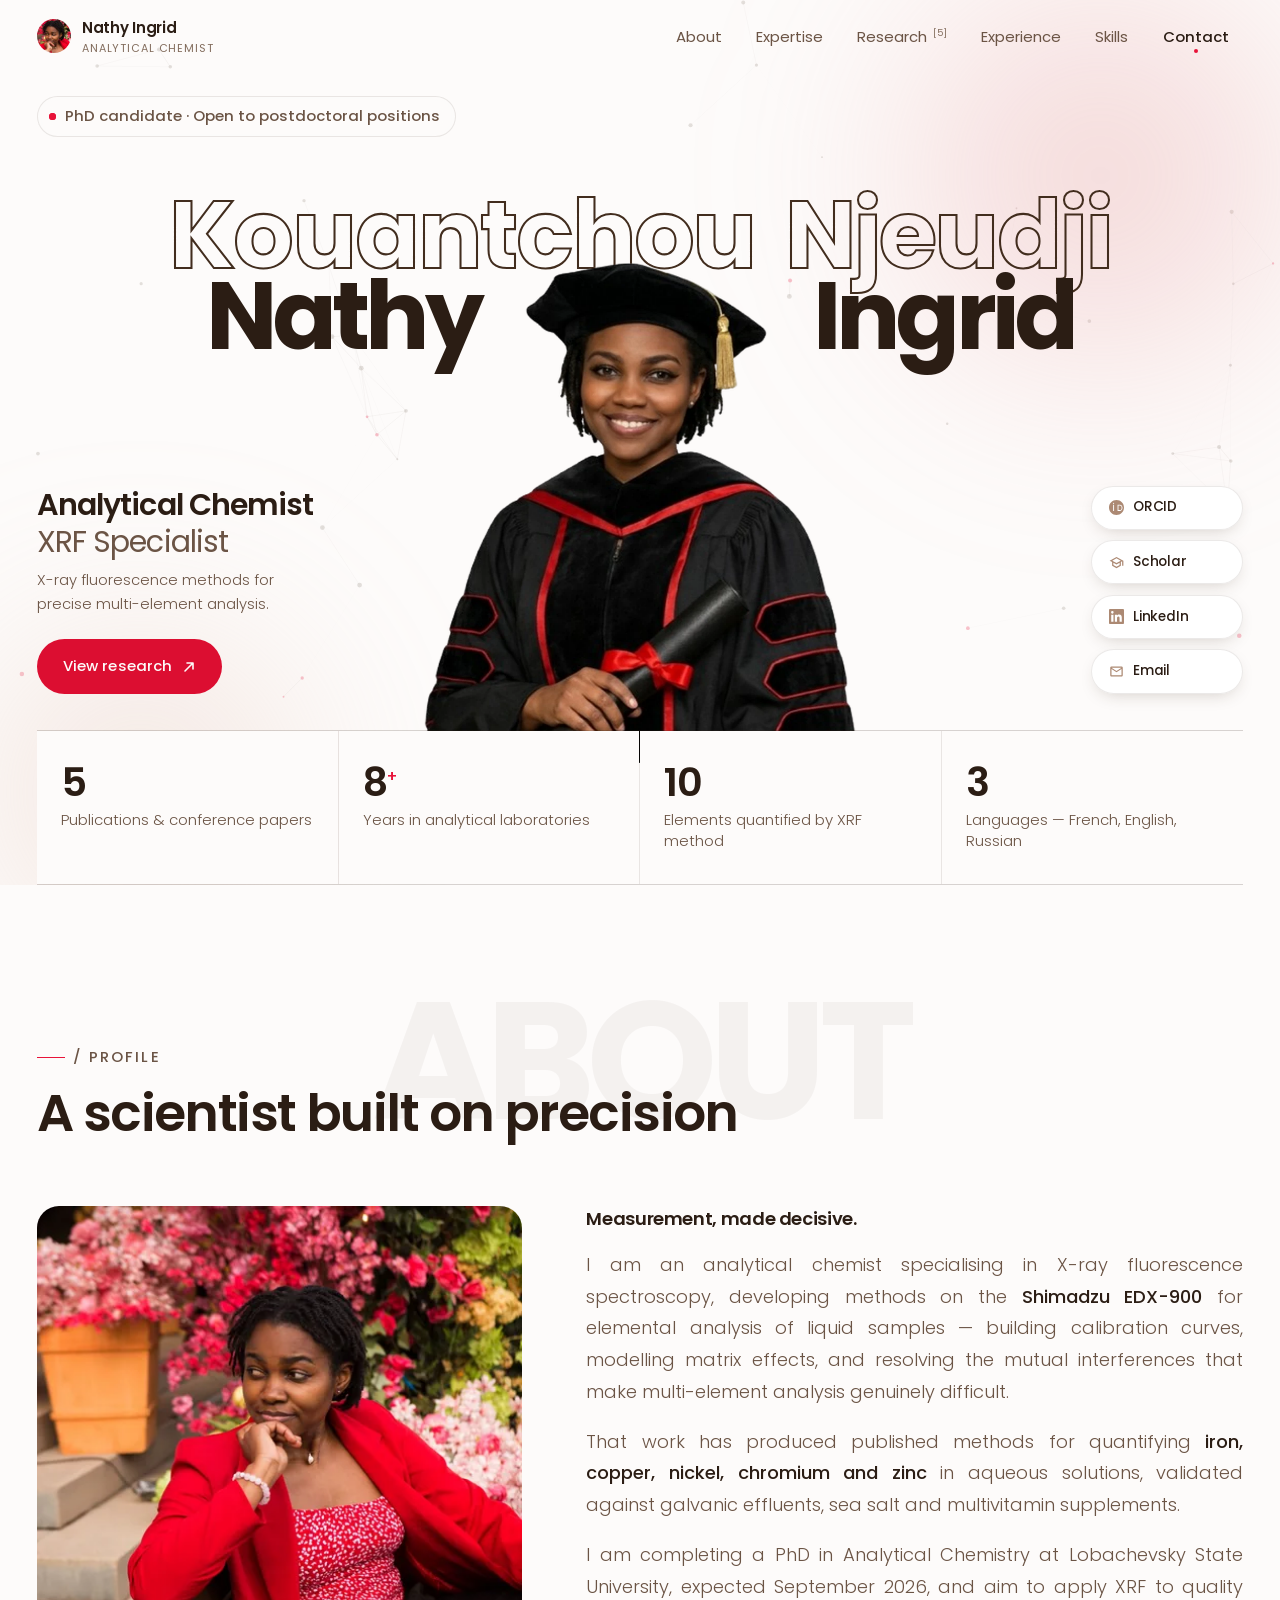
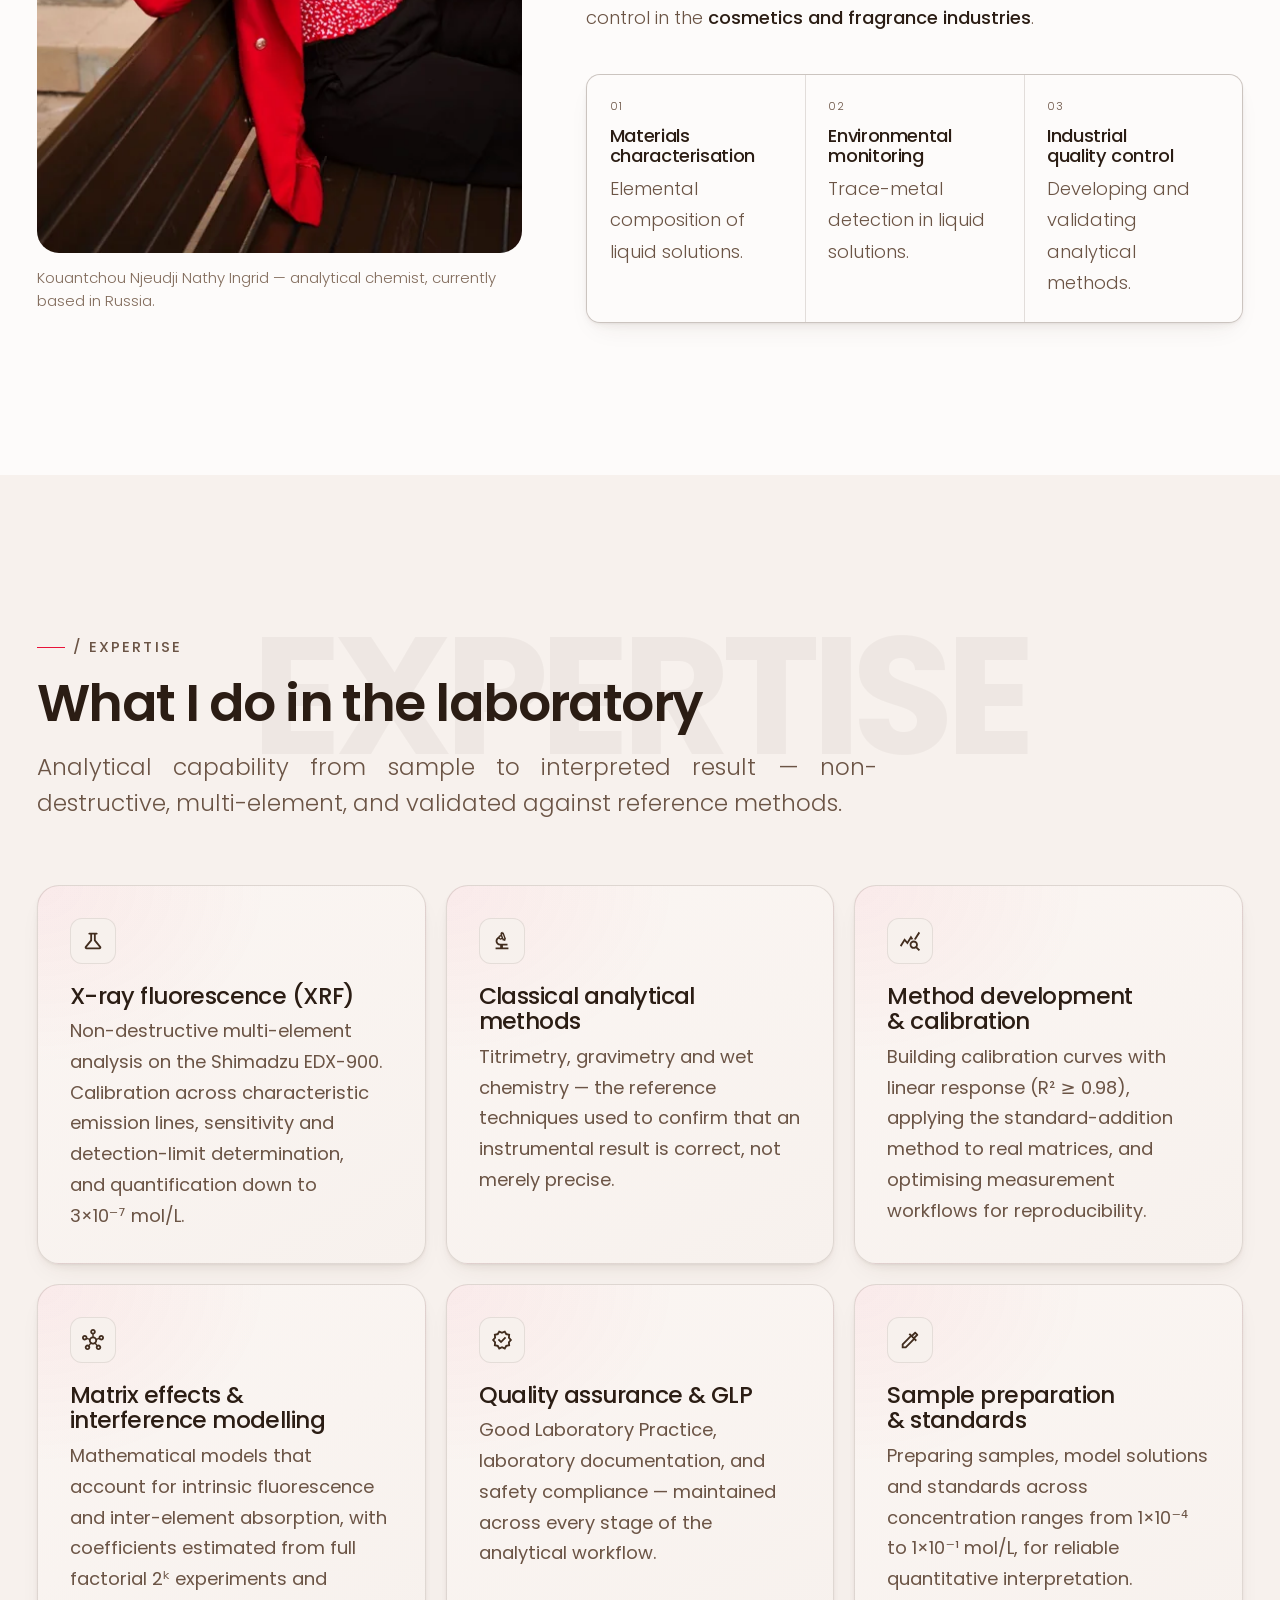
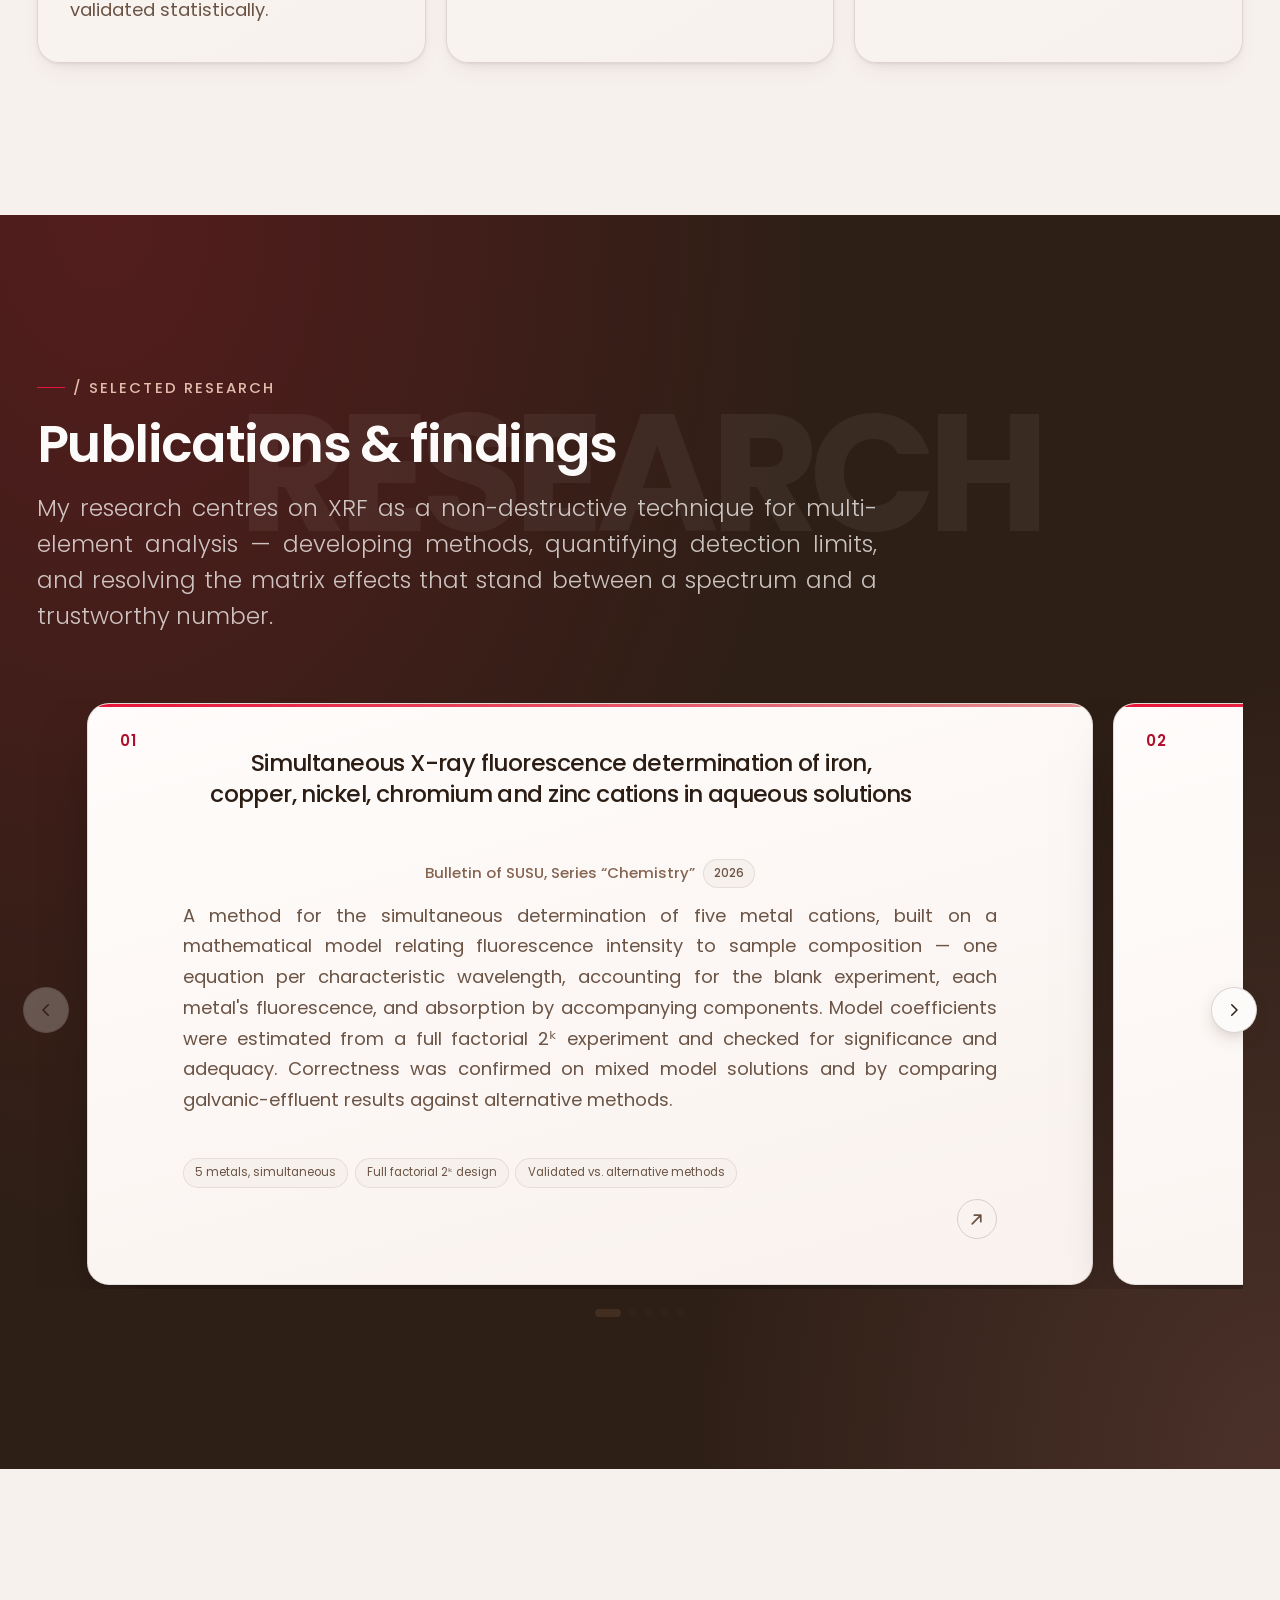
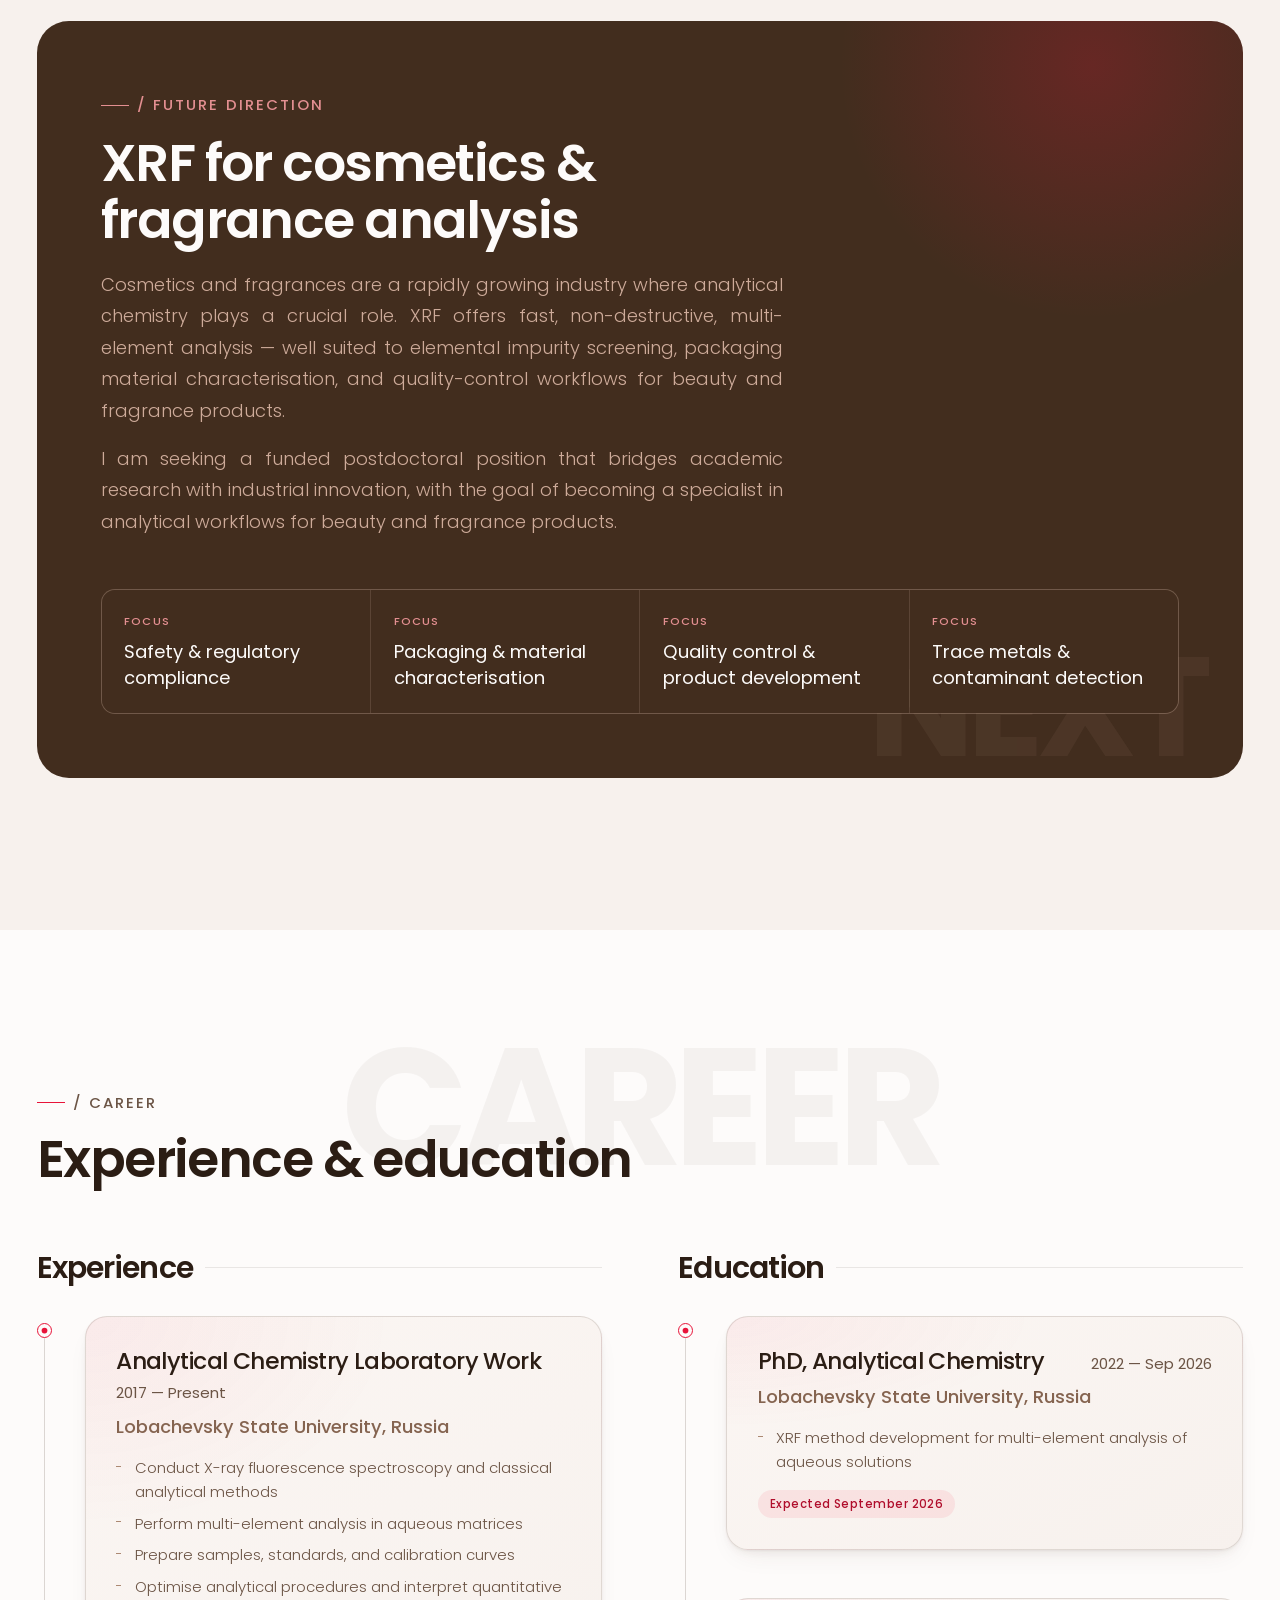
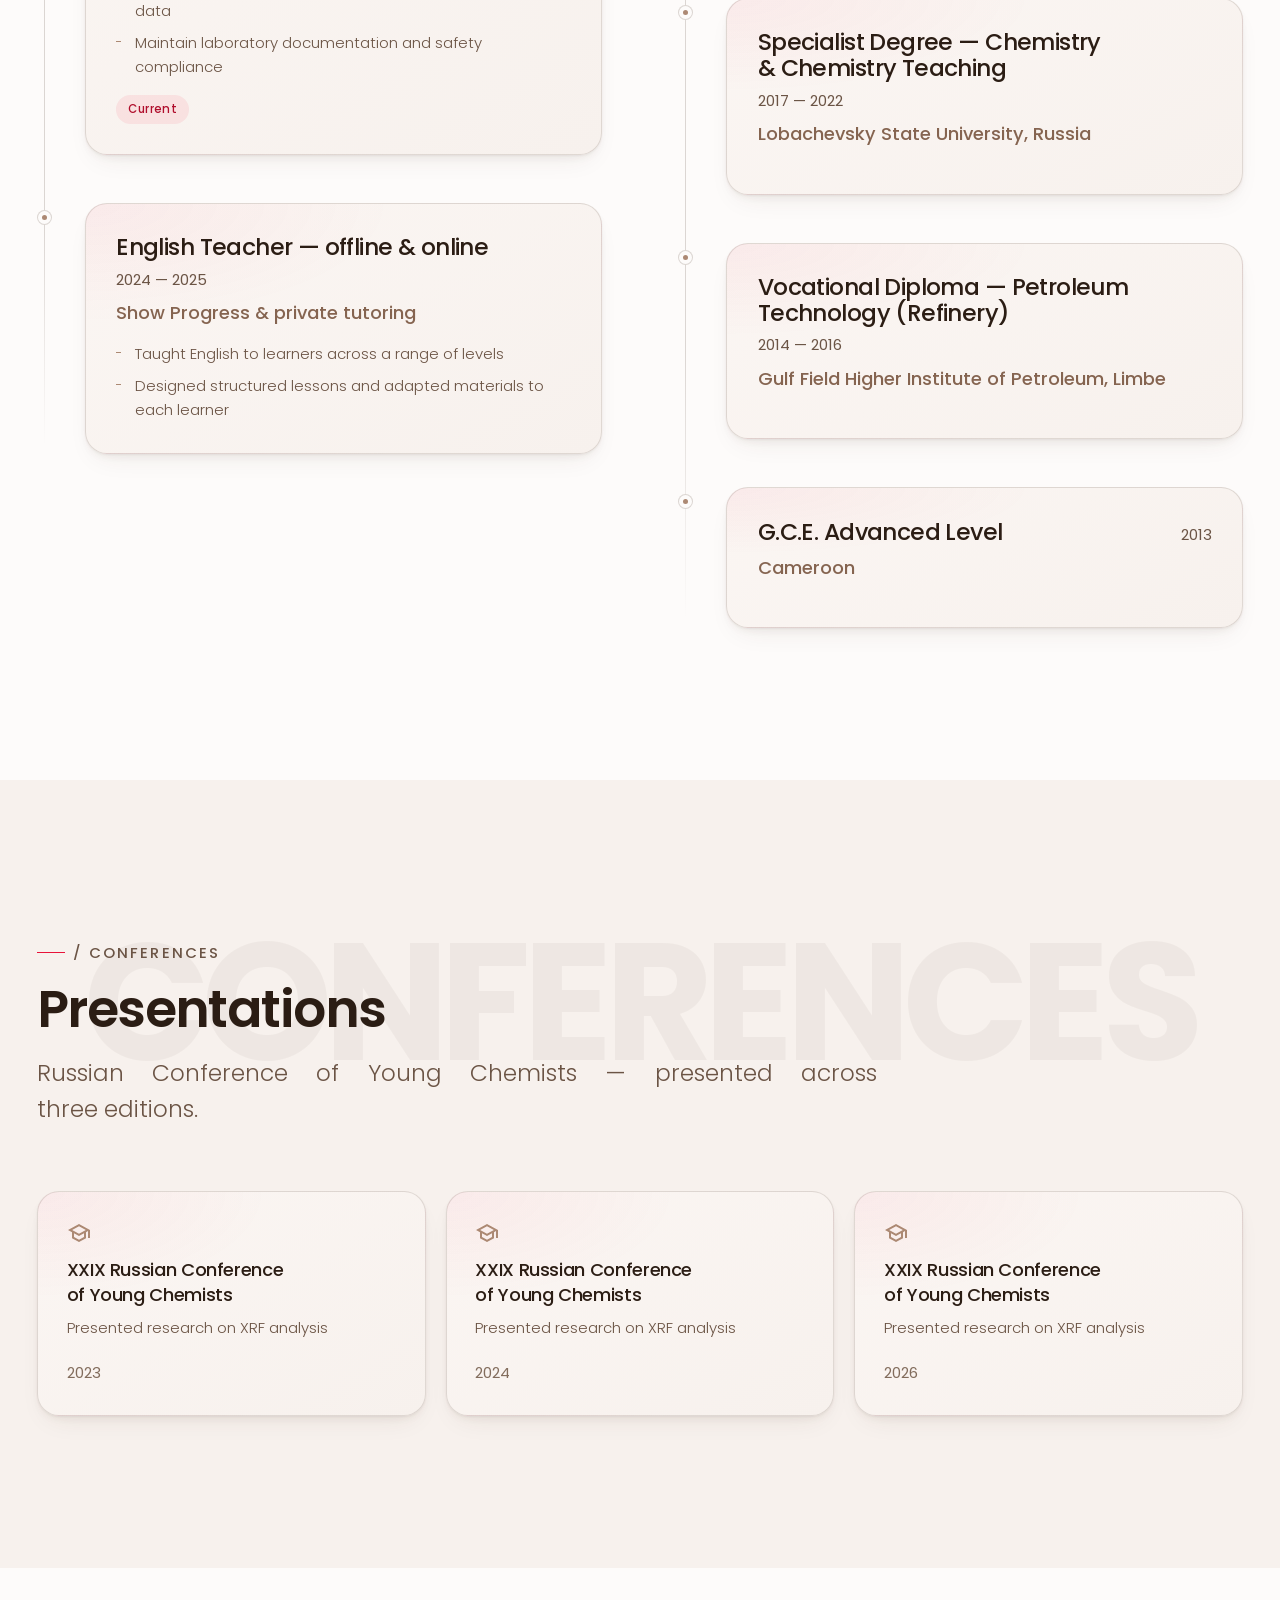
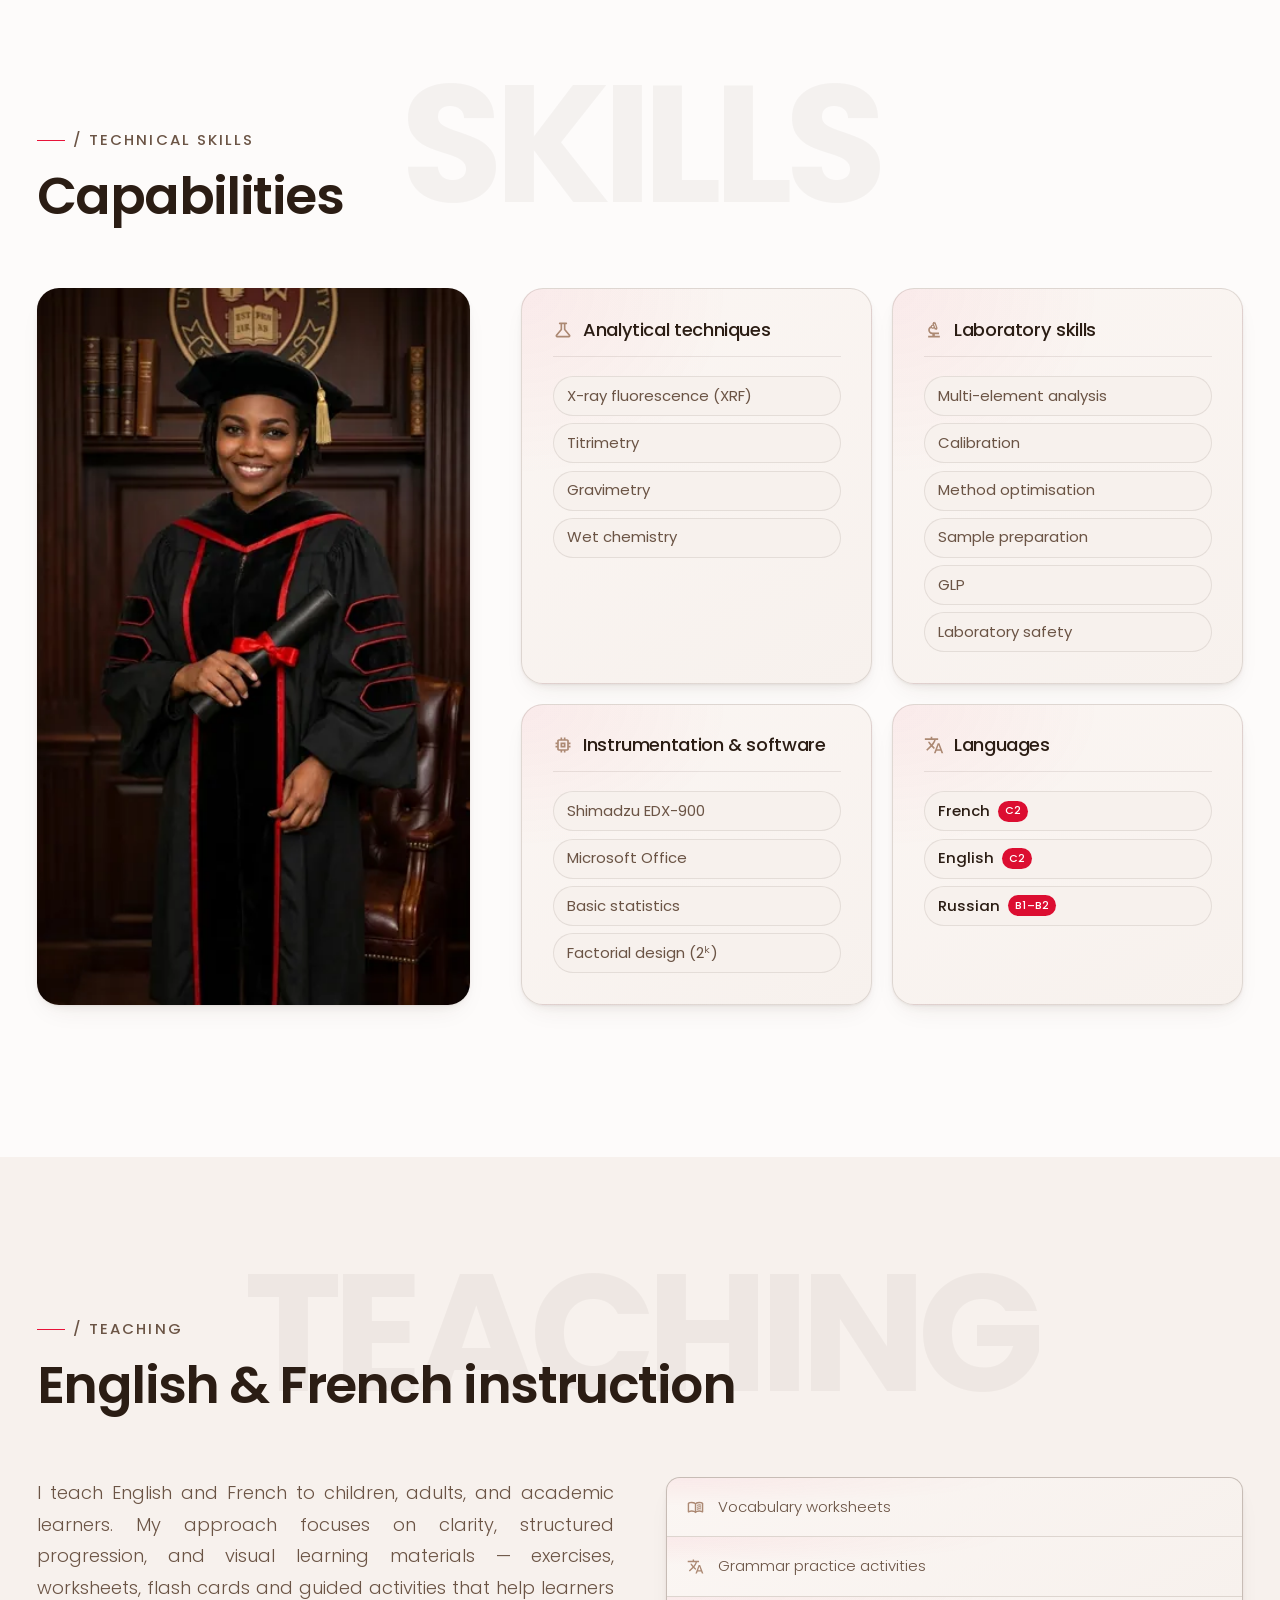
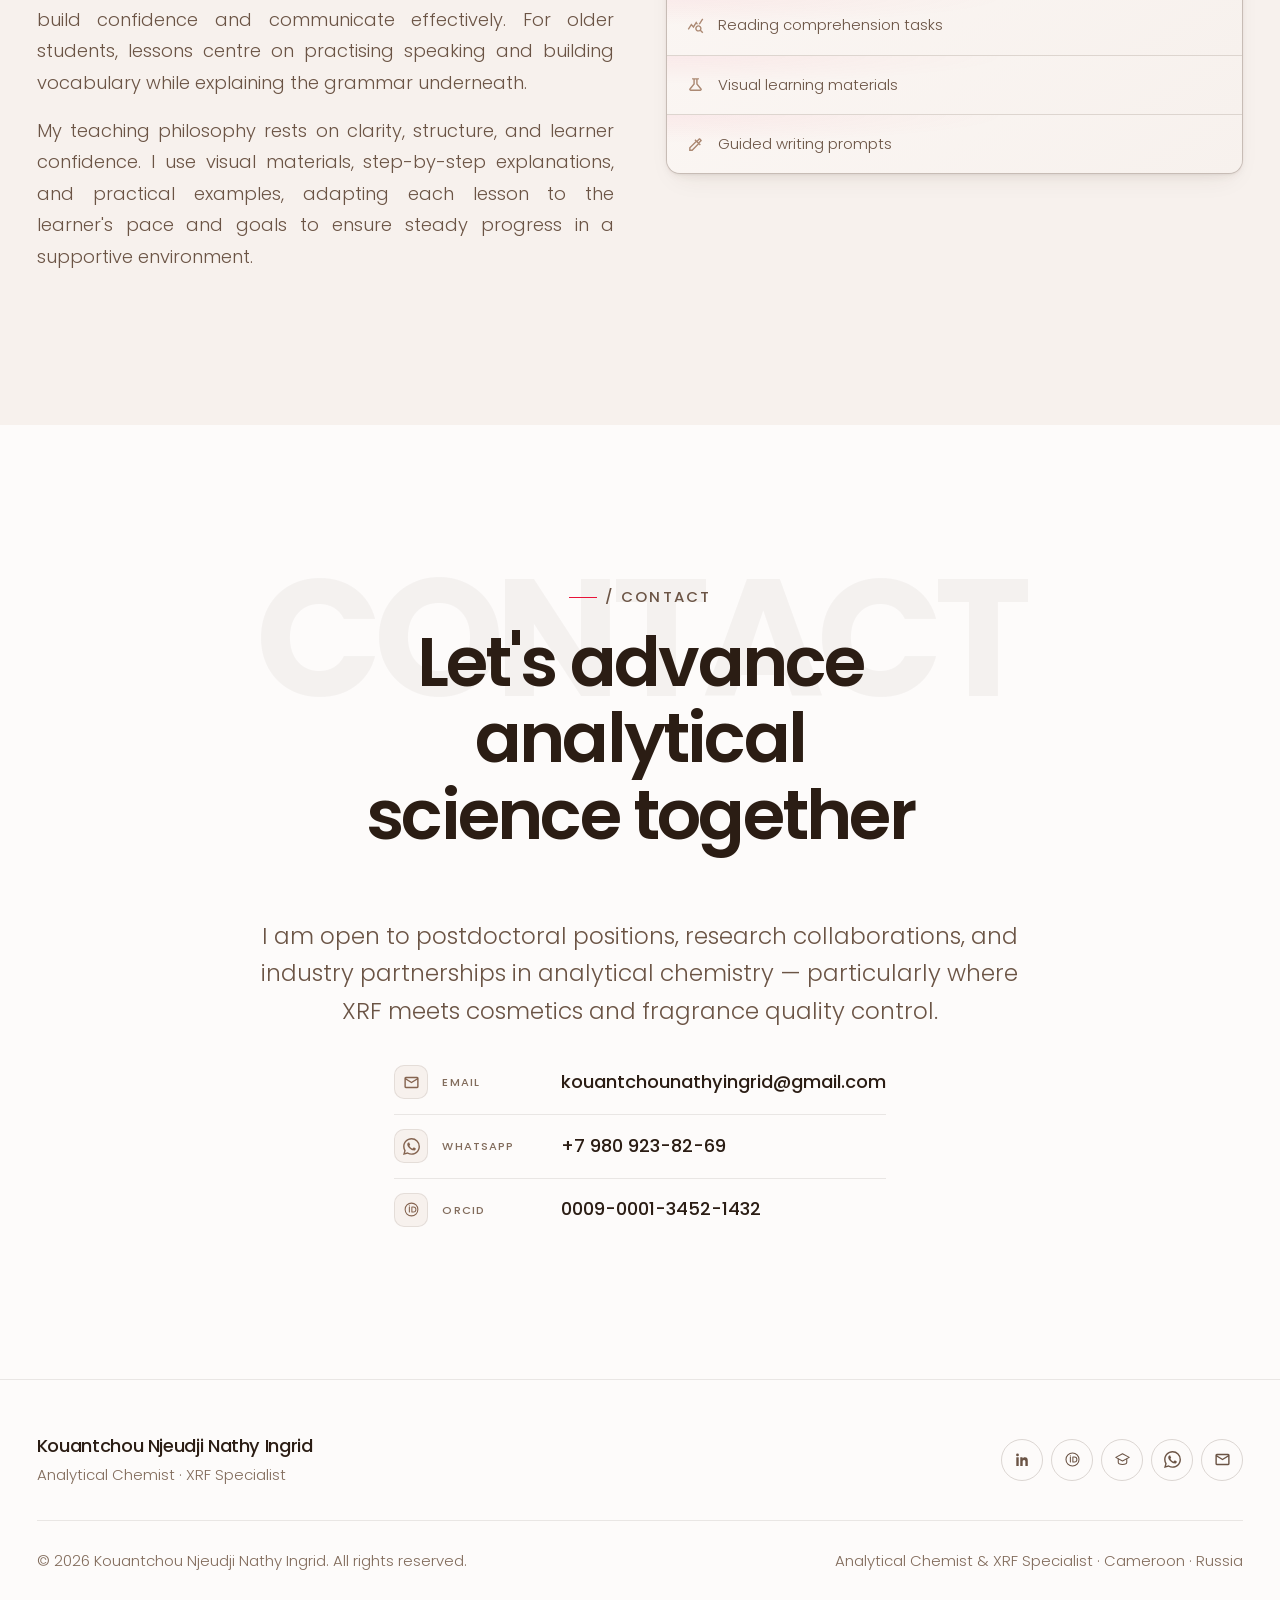
==== commit 35ea22ee: "Rework the research, skills and contact sections Publications become a horizontal carousel. The trac" ====
--- a/index.html
+++ b/index.html
@@ -477,7 +477,7 @@
 </section>
 
 <!-- ===================== RESEARCH ===================== -->
-<section class="section" id="research" aria-labelledby="research-title">
+<section class="section section--research" id="research" aria-labelledby="research-title">
   <div class="shell">
     <div class="sec-head">
       <span class="sec-head__ghost" data-ghost="RESEARCH" aria-hidden="true"></span>
@@ -492,7 +492,17 @@
       </div>
     </div>
 
-    <div class="pubs" data-reveal-stagger>
+    <!-- Horizontal carousel. The track is a plain scroll container with
+         scroll-snap, so it works with no JS at all: touch swipe, trackpad, and
+         shift+wheel already scroll it, and every card stays in the DOM for
+         search engines and Ctrl+F. JS only adds the arrow buttons on top. -->
+    <!-- The reveal lives on the wrapper, not the track: the track is a wide
+         scroll container (scrollWidth > viewport), so IntersectionObserver's
+         ratio threshold never trips reliably against its full size and the
+         cards would stay at opacity 0. The wrapper has normal page dimensions. -->
+    <div class="pubs-carousel" data-reveal>
+      <div class="pubs" id="pubs-track" role="region" aria-label="Publications, horizontally scrollable"
+           tabindex="0">
       <article class="pub">
         <p class="pub__idx">01</p>
         <div>
@@ -660,6 +670,29 @@
           </svg>
         </a>
       </article>
+      </div>
+
+      <!-- Arrows flank the track; they exist in the markup so they are
+           keyboard-reachable, and hide when there is nothing to scroll. -->
+      <button class="pubs-btn pubs-btn--prev" type="button" data-pubs-prev
+              aria-controls="pubs-track" aria-label="Previous publication" hidden>
+        <svg width="18" height="18" viewBox="0 0 24 24" fill="none" aria-hidden="true">
+          <path d="M15 5l-7 7 7 7" stroke="currentColor" stroke-width="2"
+                stroke-linecap="round" stroke-linejoin="round"/>
+        </svg>
+      </button>
+      <button class="pubs-btn pubs-btn--next" type="button" data-pubs-next
+              aria-controls="pubs-track" aria-label="Next publication" hidden>
+        <svg width="18" height="18" viewBox="0 0 24 24" fill="none" aria-hidden="true">
+          <path d="M9 5l7 7-7 7" stroke="currentColor" stroke-width="2"
+                stroke-linecap="round" stroke-linejoin="round"/>
+        </svg>
+      </button>
+
+      <!-- Dots: one per card, generated by JS so the count can never drift out
+           of sync with the markup. Purely a position indicator + shortcut. -->
+      <div class="pubs-dots" data-pubs-dots role="tablist"
+           aria-label="Choose a publication" hidden></div>
     </div>
   </div>
 </section>
@@ -864,7 +897,25 @@
       </div>
     </div>
 
-    <div class="skills__grid" data-reveal-stagger>
+    <div class="skills__split">
+      <figure class="skills__figure" data-reveal>
+        <picture>
+          <source type="image/webp"
+                  srcset="assets/img/grad-480.webp 480w,
+                          assets/img/grad-720.webp 720w,
+                          assets/img/grad-960.webp 960w"
+                  sizes="(max-width: 980px) 80vw, 34vw">
+          <img src="assets/img/grad-720.jpg"
+               srcset="assets/img/grad-480.jpg 480w,
+                       assets/img/grad-720.jpg 720w,
+                       assets/img/grad-960.jpg 960w"
+               sizes="(max-width: 980px) 80vw, 34vw"
+               width="720" height="928" loading="lazy" decoding="async"
+               alt="Kouantchou Njeudji Nathy Ingrid in academic regalia, holding a diploma, photographed in a library.">
+        </picture>
+      </figure>
+
+      <div class="skills__grid" data-reveal-stagger>
       <article class="skillcard">
         <div class="skillcard__head">
           <span class="skillcard__icon" aria-hidden="true">
@@ -925,6 +976,7 @@
           <li class="chip chip--lang"><b>Russian</b> <i>B1–B2</i></li>
         </ul>
       </article>
+      </div>
     </div>
   </div>
 </section>
@@ -989,96 +1041,53 @@
 <!-- ===================== CONTACT ===================== -->
 <section class="section" id="contact" aria-labelledby="contact-title">
   <div class="shell contact">
+    <!-- Wrapped in .sec-head purely so the ghost has a positioned parent to
+         centre against, matching every other section. It holds only the eyebrow
+         and title — the lede and details sit outside so the watermark scales to
+         the heading, not the whole block. -->
+    <div class="sec-head">
+      <span class="sec-head__ghost" data-ghost="CONTACT" aria-hidden="true"></span>
+      <div class="sec-head__inner" data-reveal>
+        <p class="sec-head__eyebrow" style="justify-content:center">/ Contact</p>
+        <h2 class="contact__title" id="contact-title">Let's advance analytical science together</h2>
+      </div>
+    </div>
+
     <div data-reveal>
-      <p class="sec-head__eyebrow" style="justify-content:center">/ Contact</p>
-      <h2 class="contact__title" id="contact-title">Let's advance analytical science together</h2>
       <p class="contact__lede">
         I am open to postdoctoral positions, research collaborations, and industry
         partnerships in analytical chemistry — particularly where XRF meets cosmetics and
         fragrance quality control.
       </p>
-      <div class="contact__actions">
-        <a class="btn btn--accent" href="mailto:kouantchounathyingrid@gmail.com">
-          Email me
-          <svg class="btn__arrow" width="14" height="14" viewBox="0 0 14 14" fill="none" aria-hidden="true">
-            <path d="M3 11L11 3M11 3H5M11 3v6" stroke="currentColor" stroke-width="1.6"
-                  stroke-linecap="round" stroke-linejoin="round"/>
-          </svg>
-        </a>
-        <!-- WhatsApp: wa.me opens the native app on mobile and WhatsApp Web on
-             desktop. The number is full international format, digits only —
-             wa.me rejects "+", spaces and punctuation. Repeated in the contact
-             card and footer below; keep all three in sync. -->
-        <a class="btn btn--whatsapp" href="https://wa.me/79809238269"
-           target="_blank" rel="noopener">
-          <svg width="17" height="17" fill="currentColor" aria-hidden="true" viewBox="0 0 24 24"><path d="M17.472 14.382c-.297-.149-1.758-.867-2.03-.967-.273-.099-.471-.148-.67.15-.197.297-.767.966-.94 1.164-.173.199-.347.223-.644.075-.297-.15-1.255-.463-2.39-1.475-.883-.788-1.48-1.761-1.653-2.059-.173-.297-.018-.458.13-.606.134-.133.298-.347.446-.52.149-.174.198-.298.298-.497.099-.198.05-.371-.025-.52-.075-.149-.669-1.612-.916-2.207-.242-.579-.487-.5-.669-.51a12.8 12.8 0 0 0-.57-.01c-.198 0-.52.074-.792.372-.272.297-1.04 1.016-1.04 2.479 0 1.462 1.065 2.875 1.213 3.074.149.198 2.096 3.2 5.077 4.487.709.306 1.262.489 1.694.625.712.227 1.36.195 1.871.118.571-.085 1.758-.719 2.006-1.413.248-.694.248-1.289.173-1.413-.074-.124-.272-.198-.57-.347m-5.421 7.403h-.004a9.87 9.87 0 0 1-5.031-1.378l-.361-.214-3.741.982.998-3.648-.235-.374a9.86 9.86 0 0 1-1.51-5.26c.001-5.45 4.436-9.884 9.888-9.884a9.82 9.82 0 0 1 6.988 2.896 9.83 9.83 0 0 1 2.892 6.994c-.003 5.45-4.437 9.885-9.884 9.885m8.413-18.297A11.8 11.8 0 0 0 12.05 0C5.495 0 .16 5.335.157 11.892c0 2.096.547 4.142 1.588 5.945L.057 24l6.305-1.654a11.9 11.9 0 0 0 5.683 1.448h.005c6.554 0 11.89-5.335 11.893-11.893a11.82 11.82 0 0 0-3.48-8.413Z"/></svg>
-          WhatsApp
-        </a>
-        <a class="btn btn--ghost" href="https://www.linkedin.com/in/nathy-ingrid-kouantchou-njeudji-9454073b8"
-           target="_blank" rel="noopener">Connect on LinkedIn</a>
-      </div>
-    </div>
-
-    <div class="contact__cards" data-reveal-stagger>
-      <a class="ccard" href="mailto:kouantchounathyingrid@gmail.com">
-        <span class="ccard__icon" aria-hidden="true">
-          <svg width="18" height="18" fill="currentColor" aria-hidden="true" viewBox="0 -960 960 960"><path d="M160-160q-33 0-56.5-23.5T80-240v-480q0-33 23.5-56.5T160-800h640q33 0 56.5 23.5T880-720v480q0 33-23.5 56.5T800-160H160Zm320-280L160-640v400h640v-400L480-440Zm0-80 320-200H160l320 200ZM160-640v-80 480-400Z"/></svg>
-        </span>
-        <span>
-          <span class="ccard__key">Email</span>
-          <span class="ccard__val">kouantchounathyingrid@gmail.com</span>
-        </span>
-      </a>
-
-      <a class="ccard" href="https://wa.me/79809238269" target="_blank" rel="noopener">
-        <span class="ccard__icon ccard__icon--wa" aria-hidden="true">
-          <svg width="18" height="18" fill="currentColor" viewBox="0 0 24 24"><path d="M17.472 14.382c-.297-.149-1.758-.867-2.03-.967-.273-.099-.471-.148-.67.15-.197.297-.767.966-.94 1.164-.173.199-.347.223-.644.075-.297-.15-1.255-.463-2.39-1.475-.883-.788-1.48-1.761-1.653-2.059-.173-.297-.018-.458.13-.606.134-.133.298-.347.446-.52.149-.174.198-.298.298-.497.099-.198.05-.371-.025-.52-.075-.149-.669-1.612-.916-2.207-.242-.579-.487-.5-.669-.51a12.8 12.8 0 0 0-.57-.01c-.198 0-.52.074-.792.372-.272.297-1.04 1.016-1.04 2.479 0 1.462 1.065 2.875 1.213 3.074.149.198 2.096 3.2 5.077 4.487.709.306 1.262.489 1.694.625.712.227 1.36.195 1.871.118.571-.085 1.758-.719 2.006-1.413.248-.694.248-1.289.173-1.413-.074-.124-.272-.198-.57-.347m-5.421 7.403h-.004a9.87 9.87 0 0 1-5.031-1.378l-.361-.214-3.741.982.998-3.648-.235-.374a9.86 9.86 0 0 1-1.51-5.26c.001-5.45 4.436-9.884 9.888-9.884a9.82 9.82 0 0 1 6.988 2.896 9.83 9.83 0 0 1 2.892 6.994c-.003 5.45-4.437 9.885-9.884 9.885m8.413-18.297A11.8 11.8 0 0 0 12.05 0C5.495 0 .16 5.335.157 11.892c0 2.096.547 4.142 1.588 5.945L.057 24l6.305-1.654a11.9 11.9 0 0 0 5.683 1.448h.005c6.554 0 11.89-5.335 11.893-11.893a11.82 11.82 0 0 0-3.48-8.413Z"/></svg>
-        </span>
-        <span>
-          <span class="ccard__key">WhatsApp</span>
-          <span class="ccard__val">Message directly</span>
-        </span>
-      </a>
-
-      <a class="ccard" href="https://orcid.org/0009-0001-3452-1432" target="_blank" rel="noopener">
-        <span class="ccard__icon" aria-hidden="true">
-          <svg width="18" height="18" viewBox="0 0 24 24" fill="none">
-            <circle cx="12" cy="12" r="9" stroke="currentColor" stroke-width="1.5"/>
-            <path d="M9 8.5v7M9 6.6v.1M12.5 15.5v-7h2.2a3.5 3.5 0 010 7h-2.2z"
-                  stroke="currentColor" stroke-width="1.5" stroke-linecap="round" stroke-linejoin="round"/>
-          </svg>
-        </span>
-        <span>
-          <span class="ccard__key">ORCID</span>
-          <span class="ccard__val">0009-0001-3452-1432</span>
-        </span>
-      </a>
-
-      <a class="ccard" href="https://scholar.google.com/citations?hl=fr&amp;user=JTKK_gQAAAAJ"
-         target="_blank" rel="noopener">
-        <span class="ccard__icon" aria-hidden="true">
-          <svg width="18" height="18" viewBox="0 0 24 24" fill="none">
-            <path d="M12 4L2.5 9 12 14l9.5-5L12 4z" stroke="currentColor" stroke-width="1.5"
-                  stroke-linejoin="round"/>
-            <path d="M6 11.2V16c0 1.7 2.7 3 6 3s6-1.3 6-3v-4.8" stroke="currentColor"
-                  stroke-width="1.5" stroke-linecap="round"/>
-          </svg>
-        </span>
-        <span>
-          <span class="ccard__key">Google Scholar</span>
-          <span class="ccard__val">View publications</span>
-        </span>
-      </a>
-
-      <div class="ccard">
-        <span class="ccard__icon" aria-hidden="true">
-          <svg width="18" height="18" fill="currentColor" aria-hidden="true" viewBox="0 -960 960 960"><path d="M480-480q33 0 56.5-23.5T560-560q0-33-23.5-56.5T480-640q-33 0-56.5 23.5T400-560q0 33 23.5 56.5T480-480Zm0 294q122-112 181-203.5T720-552q0-109-69.5-178.5T480-800q-101 0-170.5 69.5T240-552q0 71 59 162.5T480-186Zm0 106Q319-217 239.5-334.5T160-552q0-150 96.5-239T480-880q127 0 223.5 89T800-552q0 100-79.5 217.5T480-80Zm0-480Z"/></svg>
-        </span>
-        <span>
-          <span class="ccard__key">Location</span>
-          <span class="ccard__val">Russia · Cameroonian national</span>
-        </span>
-      </div>
+      <ul class="contact__details">
+        <li>
+          <span class="contact__icon" aria-hidden="true">
+            <svg width="17" height="17" fill="currentColor" viewBox="0 -960 960 960"><path d="M160-160q-33 0-56.5-23.5T80-240v-480q0-33 23.5-56.5T160-800h640q33 0 56.5 23.5T880-720v480q0 33-23.5 56.5T800-160H160Zm320-280L160-640v400h640v-400L480-440Zm0-80 320-200H160l320 200ZM160-640v-80 480-400Z"/></svg>
+          </span>
+          <span class="contact__key">Email</span>
+          <a class="contact__val" href="mailto:kouantchounathyingrid@gmail.com">kouantchounathyingrid@gmail.com</a>
+        </li>
+        <li>
+          <span class="contact__icon" aria-hidden="true">
+            <svg width="17" height="17" fill="currentColor" viewBox="0 0 24 24"><path d="M17.472 14.382c-.297-.149-1.758-.867-2.03-.967-.273-.099-.471-.148-.67.15-.197.297-.767.966-.94 1.164-.173.199-.347.223-.644.075-.297-.15-1.255-.463-2.39-1.475-.883-.788-1.48-1.761-1.653-2.059-.173-.297-.018-.458.13-.606.134-.133.298-.347.446-.52.149-.174.198-.298.298-.497.099-.198.05-.371-.025-.52-.075-.149-.669-1.612-.916-2.207-.242-.579-.487-.5-.669-.51a12.8 12.8 0 0 0-.57-.01c-.198 0-.52.074-.792.372-.272.297-1.04 1.016-1.04 2.479 0 1.462 1.065 2.875 1.213 3.074.149.198 2.096 3.2 5.077 4.487.709.306 1.262.489 1.694.625.712.227 1.36.195 1.871.118.571-.085 1.758-.719 2.006-1.413.248-.694.248-1.289.173-1.413-.074-.124-.272-.198-.57-.347m-5.421 7.403h-.004a9.87 9.87 0 0 1-5.031-1.378l-.361-.214-3.741.982.998-3.648-.235-.374a9.86 9.86 0 0 1-1.51-5.26c.001-5.45 4.436-9.884 9.888-9.884a9.82 9.82 0 0 1 6.988 2.896 9.83 9.83 0 0 1 2.892 6.994c-.003 5.45-4.437 9.885-9.884 9.885m8.413-18.297A11.8 11.8 0 0 0 12.05 0C5.495 0 .16 5.335.157 11.892c0 2.096.547 4.142 1.588 5.945L.057 24l6.305-1.654a11.9 11.9 0 0 0 5.683 1.448h.005c6.554 0 11.89-5.335 11.893-11.893a11.82 11.82 0 0 0-3.48-8.413Z"/></svg>
+          </span>
+          <span class="contact__key">WhatsApp</span>
+          <!-- Displayed in readable form; the href needs digits only — wa.me
+               rejects "+", spaces and punctuation. -->
+          <a class="contact__val" href="https://wa.me/79809238269" target="_blank" rel="noopener">+7 980 923-82-69</a>
+        </li>
+        <li>
+          <span class="contact__icon" aria-hidden="true">
+            <svg width="17" height="17" viewBox="0 0 24 24" fill="none">
+              <circle cx="12" cy="12" r="9" stroke="currentColor" stroke-width="1.5"/>
+              <path d="M9 8.5v7M9 6.6v.1M12.5 15.5v-7h2.2a3.5 3.5 0 010 7h-2.2z"
+                    stroke="currentColor" stroke-width="1.5" stroke-linecap="round" stroke-linejoin="round"/>
+            </svg>
+          </span>
+          <span class="contact__key">ORCID</span>
+          <a class="contact__val" href="https://orcid.org/0009-0001-3452-1432" target="_blank" rel="noopener">0009-0001-3452-1432</a>
+        </li>
+      </ul>
     </div>
   </div>
 </section>
--- a/assets/css/styles.css
+++ b/assets/css/styles.css
@@ -136,6 +136,27 @@
   overflow: clip; /* contains the oversized ghost watermarks */
 }
 .section--tint { background: var(--paper-warm); }
+
+/* Research is the page's centrepiece and gets its own ground — a deep coffee
+   field carrying the theme's red. The cards sit on it in near-white, so the
+   contrast comes from the SECTION being dark rather than the card being tinted:
+   an earlier attempt tinted the cards instead and measured 1.05:1 against this
+   background, i.e. indistinguishable. */
+.section--research {
+  background:
+    radial-gradient(90% 130% at 8% 0%, rgba(232, 19, 57, 0.20), transparent 62%),
+    radial-gradient(80% 110% at 100% 100%, rgba(227, 143, 145, 0.16), transparent 58%),
+    #2E1F16;
+}
+/* Everything in the section head is authored dark-on-light; invert it here or it
+   sits invisibly on the dark ground. */
+.section--research .sec-head__title { color: var(--paper); }
+.section--research .sec-head__lede { color: rgba(253, 251, 250, 0.75); }
+.section--research .sec-head__eyebrow { color: var(--almond); }
+.section--research .sec-head__ghost::before {
+  color: var(--paper);
+  opacity: 0.05;
+}
 
 .skip-link {
   position: absolute;
@@ -726,12 +747,22 @@
   line-height: 1.75;
   max-width: var(--measure);
 }
-/* Justify the prose only — NOT .pillar__desc, which also matches ".about__body p"
-   but sits in a ~200px card where too few words per line make justification open
-   ragged gaps and hyphenate ("vali-dating"). Hyphens are on because this copy
-   carries long unbreakable terms ("characterisation", "Lobachevsky") that would
-   otherwise force large word-gaps. */
-.about__body > p:not(.about__lead) {
+/* --- Justified prose ------------------------------------------------------
+   Applied to running body copy only. Deliberately NOT applied to the narrow
+   card descriptions (.xcard__desc ~229px, .pillar__desc ~178px): with only a
+   few words per line the justifier has nowhere to put the slack, so it opens
+   rivers of whitespace and hyphenates mid-word. Nor to labels, UI text, or
+   .contact__lede (centred by design).
+
+   Hyphens are on because this copy carries long unbreakable technical terms
+   ("characterisation", "Lobachevsky", "spectroscopy") that would otherwise
+   force large word-gaps. Needs <html lang="en"> to pick the right dictionary,
+   which is set. text-wrap:pretty discourages the last-line orphan that
+   justification makes conspicuous. */
+.about__body > p:not(.about__lead),
+.sec-head__lede,
+.focus__body,
+.teach__body > p {
   text-align: justify;
   hyphens: auto;
   -webkit-hyphens: auto;
@@ -782,16 +813,21 @@
 }
 .pillar__desc {
   margin-top: 0.4rem;
-  font-size: var(--step--1);
+  font-size: var(--step-0);
   color: var(--text-muted);
-  font-weight: 300;
-  line-height: 1.55;
+  font-weight: 400;
+  line-height: 1.6;
 }
 
 /* --- Expertise ------------------------------------------------------------ */
+/* Six cards as a deliberate 3x2, not auto-fit: auto-fit resolved to 4 columns at
+   1440px, leaving an orphaned row of 2. grid-auto-rows:1fr then makes every row
+   the same height, so all six cards match — otherwise each row sizes to its own
+   tallest card and the rows differ (measured a 65px spread). */
 .expertise__grid {
   display: grid;
-  grid-template-columns: repeat(auto-fit, minmax(min(100%, 270px), 1fr));
+  grid-template-columns: repeat(3, 1fr);
+  grid-auto-rows: 1fr;
   gap: 1.25rem;
 }
 .xcard {
@@ -799,13 +835,18 @@
   padding: clamp(1.5rem, 2.5vw, 2rem);
   border: 1px solid var(--line-card);
   border-radius: var(--radius-lg);
-  background: var(--paper);
+  /* Same warm cream as .tl__card — the two card families share one surface. */
+  background:
+    radial-gradient(100% 80% at 0% 0%, rgba(232, 19, 57, 0.05), transparent 60%),
+    linear-gradient(150deg, #FBF6F3, var(--paper-warm));
   box-shadow: var(--shadow-card);
   overflow: hidden;
   transition: transform 0.5s var(--ease), border-color 0.5s var(--ease),
               box-shadow 0.5s var(--ease);
 }
-.section--tint .xcard { background: var(--paper); }
+/* (The old `.section--tint .xcard { background: var(--paper) }` override is gone:
+   it forced the cards back to flat paper to lift them off the tinted section,
+   but they now carry their own cream surface and it would win on specificity.) */
 
 /* Accent rail — draws down the left edge on hover. Gives each card a definite
    edge and a reason to feel interactive, without adding chrome at rest. */
@@ -859,10 +900,10 @@
   margin-bottom: 0.5rem;
 }
 .xcard__desc {
-  font-size: var(--step--1);
+  font-size: var(--step-0);
   color: var(--text-muted);
-  font-weight: 300;
-  line-height: 1.65;
+  font-weight: 400;
+  line-height: 1.7;
 }
 
 /* --- Timeline (experience + education) ------------------------------------ */
@@ -905,11 +946,42 @@
   padding: clamp(1.4rem, 2.5vw, 1.9rem);
   border: 1px solid var(--line-card);
   border-radius: var(--radius-lg);
-  background: var(--paper);
+  /* Warm cream against the section's near-white --paper, with a touch of the
+     theme red from the top-left. The section stays light; only the card is
+     tinted. */
+  background:
+    radial-gradient(100% 80% at 0% 0%, rgba(232, 19, 57, 0.05), transparent 60%),
+    linear-gradient(150deg, #FBF6F3, var(--paper-warm));
   box-shadow: var(--shadow-card);
   transition: transform 0.5s var(--ease), border-color 0.5s var(--ease),
               box-shadow 0.5s var(--ease);
 }
+/* Same hover as .xcard: a coral glow tracking the cursor, plus the red accent
+   rail down the left edge. The lift stays horizontal here — these sit in a
+   timeline, so they slide out from the rail rather than rising. */
+.tl__card { position: relative; overflow: hidden; }
+.tl__card::after {
+  content: "";
+  position: absolute;
+  left: 0; top: 0; bottom: 0;
+  width: 3px;
+  background: linear-gradient(var(--red), var(--coral));
+  transform: scaleY(0);
+  transform-origin: top;
+  transition: transform 0.5s var(--ease);
+}
+.tl__card:hover::after { transform: scaleY(1); }
+.tl__card::before {
+  content: "";
+  position: absolute;
+  inset: 0;
+  background: radial-gradient(600px circle at var(--mx, 50%) var(--my, 0%),
+              rgba(227, 143, 145, 0.13), transparent 42%);
+  opacity: 0;
+  transition: opacity 0.5s var(--ease);
+  pointer-events: none;
+}
+.tl__card:hover::before { opacity: 1; }
 .tl__card:hover {
   transform: translateX(4px);
   border-color: var(--line-strong);
@@ -992,29 +1064,120 @@
 }
 
 /* --- Publications --------------------------------------------------------- */
-.pubs { display: grid; gap: 1.25rem; }
+/* --- Publications carousel ------------------------------------------------
+   The track is a scroll container, not a JS widget: swipe, trackpad and
+   shift+wheel work natively, and all five cards stay in the DOM so Google and
+   Ctrl+F still see every abstract. The JS arrows are a convenience layer. */
+.pubs-carousel { position: relative; }
+.pubs {
+  display: grid;
+  grid-auto-flow: column;
+  /* A fixed track width, not minmax(): inside an overflow-x container the
+     free space is unbounded, so minmax() just resolves to its minimum and
+     every card collapsed to 320px — which made them ~1300px tall.
+
+     Sized so one card nearly fills the track and only the edge of the next
+     shows (~80px at 1440px): enough to expose the neighbour's border and
+     signal "this scrolls", without the 440px half-card that read as a broken
+     two-column layout. Subtracting the peek from 100% (rather than capping at
+     100%) keeps that sliver of the next card visible at every width. */
+  grid-auto-columns: min(100% - 100px, 1140px);
+  gap: 1.25rem;
+  overflow-x: auto;
+  overscroll-behavior-x: contain;
+  scroll-snap-type: x mandatory;
+  /* Inline padding lets the FIRST and LAST cards reach the centre too — without
+     it they can only sit against their end of the track and centre-snapping
+     leaves them permanently offset. Sized to half the leftover track so the peek
+     is even at both ends. Block padding is just room for the card shadow. */
+  padding: 4px calc(50% - (min(100% - 100px, 1140px) / 2));
+  scroll-padding-inline: 0;
+  /* Scrollbar hidden — the dots and arrows are the affordance. Scrolling itself
+     still works natively (swipe, trackpad, shift+wheel). */
+  scrollbar-width: none;
+  -ms-overflow-style: none;
+}
+.pubs::-webkit-scrollbar { display: none; }
+.pubs:focus-visible { outline: 2px solid var(--coffee); outline-offset: 4px; }
+
 .pub {
+  /* center, not start: `start` pins the active card to the track's left edge, so
+     the previous card sits entirely off-canvas and only the next one ever peeks.
+     Centring gives a symmetric sliver of both neighbours. */
+  scroll-snap-align: center;
+  /* A fixed row rhythm, so the same part sits at the same height on every card:
+       idx / title / meta / abstract / findings / link
+     Titles run 2–4 lines, so without reserved rows each card's abstract would
+     start at a different y. The title row is sized to the longest title and the
+     abstract row takes the slack, which keeps the findings and link aligned too. */
   display: grid;
-  grid-template-columns: auto 1fr auto;
-  gap: clamp(1rem, 2.5vw, 1.75rem);
+  /* FIXED row heights, not minmax(floor, auto). Each card is its own grid
+     container, so `auto` rows resolve per-card against that card's own content
+     — cards ended up with 104.6px vs 100px title rows and 41.6px vs 38.4px meta
+     rows, which is why every part below sat a few px off between cards. Pinning
+     the rows makes each card resolve identically, which is the only way to align
+     across independent grids. Sized to the worst case: longest title 95px,
+     tallest meta 28px. The index has no row — it is positioned against the
+     card's top-left corner, outside this flow. */
+  grid-template-rows: 100px 30px 1fr auto 40px;
+  gap: 0.7rem;
   align-items: start;
-  padding: clamp(1.4rem, 2.5vw, 2rem);
+  /* The card is ~1130px but the abstract wants a ~75ch measure, so the content
+     is capped and centred rather than stretched across the full width — that is
+     what leaves the block sitting in the middle of the card instead of hugging
+     the left edge with dead space beside it. */
+  /* One column, capped and centred. justify-items:stretch (the default) keeps
+     each row filling that column, so the prose stays left-aligned inside a
+     centred block — not centred text, which would be unreadable here. */
+  grid-template-columns: min(100%, 74ch);
+  justify-content: center;
+  padding: clamp(2rem, 3.5vw, 3rem) clamp(1.4rem, 2.5vw, 2rem);
   border: 1px solid var(--line-card);
   border-radius: var(--radius-lg);
-  background: var(--paper);
-  box-shadow: var(--shadow-card);
+  /* Near-white against the section's dark ground — the card's separation comes
+     from that contrast, not from tinting the card itself. The shadow is deeper
+     than the page default so the card reads as lifted off the dark field. */
+  background: linear-gradient(165deg, #FFFCFB, #F9F2EE);
+  box-shadow: 0 26px 60px -24px rgba(0, 0, 0, 0.55);
+  position: relative;
+  overflow: hidden;
   transition: transform 0.5s var(--ease), border-color 0.5s var(--ease),
               box-shadow 0.5s var(--ease);
 }
-.pub:hover {
-  transform: translateY(-4px);
-  border-color: var(--line-strong);
-  box-shadow: var(--shadow-card-hover);
-}
+/* A red rule across the card's top edge — the theme accent, present at rest
+   rather than only on hover like the skills cards' rail. */
+.pub::before {
+  content: "";
+  position: absolute;
+  inset: 0 0 auto 0;
+  height: 3px;
+  background: linear-gradient(90deg, var(--red), var(--coral));
+  z-index: 1;
+}
+/* Only the SNAPPED card shows its contents. The neighbours are cropped to a
+   sliver by the track, and their text bleeding through that gap read as a
+   glitch rather than a hint — so their content fades out and only the card
+   shape (background, border, red rule) remains as the "there is more" cue.
+   JS marks the active card; without JS every card stays legible. */
+.js .pubs .pub > *,
+.js .pubs .pub > div > * {
+  transition: opacity 0.35s var(--ease);
+}
+.js .pubs .pub:not(.is-active) > *,
+.js .pubs .pub:not(.is-active) > div > * {
+  opacity: 0;
+}
+/* The index is the exception: it sits in the card's top-left corner, inside the
+   visible sliver, and stays lit on the peeking neighbours so you can see which
+   publication is next. */
+.js .pubs .pub:not(.is-active) > .pub__idx { opacity: 1; }
 .pub__idx {
   font-size: var(--step--1);
-  font-weight: 500;
-  color: var(--text-faint);
+  font-weight: 600;
+  /* --red-text, not --red: the darkened variant clears AA on this near-white
+     card, where the raw accent red would not. */
+  color: var(--red-text);
+  letter-spacing: 0.08em;
   font-variant-numeric: tabular-nums;
   padding-top: 0.3rem;
 }
@@ -1026,6 +1189,23 @@
   margin-bottom: 0.6rem;
   max-width: 54ch;
 }
+/* Card head centred: the title and meta read as one centred unit above the
+   justified abstract. The index is the exception — it is pulled out of the
+   centred column entirely and pinned to the card's own top-left corner. */
+.pub .pub__idx {
+  position: absolute;
+  top: clamp(1.1rem, 2vw, 1.6rem);
+  left: clamp(1.4rem, 2.5vw, 2rem);
+  margin: 0;
+  padding: 0;
+}
+.pub .pub__title {
+  text-align: center;
+  margin-inline: auto;
+}
+.pub .pub__meta { justify-content: center; }
+/* CTA to the card's right edge, balancing the index at top-left. */
+.pub .pub__link { justify-self: end; }
 .pub__meta {
   display: flex;
   flex-wrap: wrap;
@@ -1056,13 +1236,39 @@
   background: rgba(232, 19, 57, 0.08);
   color: var(--red-text);
 }
+/* Body copy, not a label: --step--1 (15px) at weight 300 in a muted brown sits
+   below the readable floor for running prose. Match the About column's size and
+   carry a little more weight — the --step--1 token stays as-is for the labels,
+   eyebrows and badges that legitimately want it.
+
+   Ragged-right, deliberately: these abstracts were justified when they were
+   704px wide, but in a ~430px carousel card there are too few words per line
+   and the justifier opens visible rivers of whitespace. */
 .pub__abstract {
-  font-size: var(--step--1);
+  font-size: var(--step-0);
   color: var(--text-muted);
-  font-weight: 300;
+  font-weight: 400;
   line-height: 1.7;
   max-width: 76ch;
-}
+  /* Justified again now the content column is 74ch. It was set ragged when the
+     cards were ~430px, where too few words per line opened visible rivers —
+     that constraint is gone. Hyphens keep the word-gaps even against the long
+     technical terms. */
+  text-align: justify;
+  hyphens: auto;
+  -webkit-hyphens: auto;
+  text-wrap: pretty;
+}
+/* The markup wraps title/meta/abstract/findings in an anonymous div. display:
+   contents dissolves it so those children become grid items of .pub itself —
+   that is what lets the fixed row rhythm above align them across cards. */
+.pub > div { display: contents; }
+/* The grid `gap` owns the spacing now. Leftover element margins would stack on
+   top of the fixed rows and break the alignment they exist to guarantee. */
+.pub .pub__title,
+.pub .pub__meta,
+.pub .pub__abstract { margin: 0; }
+.pub .pub__findings { margin-top: 0; }
 .pub__findings {
   display: flex;
   flex-wrap: wrap;
@@ -1099,21 +1305,151 @@
 .pub__link:hover svg { transform: rotate(-45deg); }
 .pub__link svg { transition: transform 0.4s var(--ease); }
 
+/* Arrows sit outside the track, vertically centred on it. The shell has room in
+   the page gutter; on narrow desktops they overlap the track edge instead, which
+   is why they carry a background and shadow. */
+.pubs-btn {
+  position: absolute;
+  top: calc(50% - 21px);
+  z-index: 2;
+  display: grid;
+  place-items: center;
+  width: 46px; height: 46px;
+  border-radius: 50%;
+  border: 1px solid var(--line-strong);
+  background: var(--paper);
+  color: var(--text);
+  cursor: pointer;
+  box-shadow: 0 6px 20px -8px rgba(66, 45, 30, 0.45);
+  transition: background-color 0.3s var(--ease), color 0.3s var(--ease),
+              border-color 0.3s var(--ease), opacity 0.3s var(--ease);
+}
+.pubs-btn[hidden] { display: none; }
+/* Nudged over the track's edge on purpose: the shell spans the page gutter, and
+   pushing the arrows fully outside it would put them off-canvas on narrow
+   desktops. The background + shadow keep them legible over a card. */
+.pubs-btn--prev { left: -14px; }
+.pubs-btn--next { right: -14px; }
+.pubs-btn:hover:not(:disabled) {
+  background: var(--coffee);
+  border-color: var(--coffee);
+  color: var(--paper);
+}
+.pubs-btn:disabled { opacity: 0.25; cursor: default; }
+
+/* Dots — position indicator, replacing the scrollbar. */
+.pubs-dots {
+  display: flex;
+  justify-content: center;
+  gap: 0.5rem;
+  margin-top: 1.25rem;
+}
+.pubs-dots[hidden] { display: none; }
+.pubs-dot {
+  width: 8px; height: 8px;
+  padding: 0;
+  border: 0;
+  border-radius: 50%;
+  background: var(--line-strong);
+  cursor: pointer;
+  transition: background-color 0.3s var(--ease), transform 0.3s var(--ease),
+              width 0.3s var(--ease);
+}
+.pubs-dot:hover { background: var(--taupe); }
+.pubs-dot[aria-selected="true"] {
+  background: var(--coffee);
+  width: 26px;
+  border-radius: 99px;
+}
+/* The dot itself is tiny; give it a comfortable tap target without changing
+   how it looks. */
+.pubs-dot::before {
+  content: "";
+  position: absolute;
+  inset: -10px;
+}
+.pubs-dot { position: relative; }
+
 /* --- Skills --------------------------------------------------------------- */
+/* Portrait beside the capability cards, mirroring .about__grid's split. The
+   image column is the narrower one — the cards carry the section's substance. */
+.skills__split {
+  display: grid;
+  grid-template-columns: minmax(260px, 0.75fr) 1.25fr;
+  gap: clamp(2rem, 4vw, 3.5rem);
+  /* stretch, not start: lets the figure column match the card grid's height so
+     the image can fill it. Under `start` the figure sized to its own content and
+     stopped 126px short of the cards. */
+  align-items: stretch;
+}
+.skills__figure {
+  margin: 0;
+  position: relative;
+  /* The height has to be handed down the whole chain — figure > picture > img.
+     <picture> is an inline wrapper with no height of its own, so `height:100%`
+     on the img alone resolved against nothing and the image stayed short. */
+  display: flex;
+}
+.skills__figure picture {
+  display: block;
+  width: 100%;
+}
+.skills__figure img {
+  display: block;
+  width: 100%;
+  /* Full column height rather than a fixed aspect-ratio, which capped the image
+     at 3/4 and left it short of the cards beside it. */
+  height: 100%;
+  border-radius: var(--radius-lg);
+  object-fit: cover;
+  /* Framed slightly high: the source is full-length, and the face is in the
+     upper third. */
+  object-position: 50% 22%;
+  box-shadow: var(--shadow-card);
+}
 .skills__grid {
   display: grid;
   grid-template-columns: repeat(auto-fit, minmax(min(100%, 260px), 1fr));
   gap: 1.25rem;
 }
 .skillcard {
+  position: relative;
+  overflow: hidden;
   padding: clamp(1.5rem, 2.5vw, 1.9rem);
   border: 1px solid var(--line-card);
   border-radius: var(--radius-lg);
-  background: var(--paper);
+  /* Same warm cream as .xcard / .tl__card / .cert — one shared card surface. */
+  background:
+    radial-gradient(100% 80% at 0% 0%, rgba(232, 19, 57, 0.05), transparent 60%),
+    linear-gradient(150deg, #FBF6F3, var(--paper-warm));
   box-shadow: var(--shadow-card);
   transition: transform 0.5s var(--ease), border-color 0.5s var(--ease),
               box-shadow 0.5s var(--ease);
 }
+/* Same hover as the other card families: coral glow tracking the cursor + red
+   accent rail down the left edge. */
+.skillcard::after {
+  content: "";
+  position: absolute;
+  left: 0; top: 0; bottom: 0;
+  width: 3px;
+  background: linear-gradient(var(--red), var(--coral));
+  transform: scaleY(0);
+  transform-origin: top;
+  transition: transform 0.5s var(--ease);
+}
+.skillcard:hover::after { transform: scaleY(1); }
+.skillcard::before {
+  content: "";
+  position: absolute;
+  inset: 0;
+  background: radial-gradient(600px circle at var(--mx, 50%) var(--my, 0%),
+              rgba(227, 143, 145, 0.13), transparent 42%);
+  opacity: 0;
+  transition: opacity 0.5s var(--ease);
+  pointer-events: none;
+}
+.skillcard:hover::before { opacity: 1; }
 .skillcard:hover {
   transform: translateY(-4px);
   border-color: var(--line-strong);
@@ -1133,7 +1469,14 @@
   font-weight: 500;
   letter-spacing: -0.02em;
 }
-.chips { display: flex; flex-wrap: wrap; gap: 0.45rem; }
+/* Stacked, not wrapped: a column of chips each stretched to the card's width.
+   align-items:stretch (the default) is what equalises them — sizing to content
+   would leave every chip a different width. */
+.chips {
+  display: flex;
+  flex-direction: column;
+  gap: 0.45rem;
+}
 .chip {
   padding: 0.42rem 0.85rem;
   border-radius: 100px;
@@ -1152,8 +1495,11 @@
   color: var(--paper);
   transform: translateY(-2px);
 }
+/* flex, not inline-flex: inline-flex shrink-wraps to its content and would opt
+   this chip out of the column's stretch, leaving the language chips narrower
+   than the rest. */
 .chip--lang {
-  display: inline-flex;
+  display: flex;
   align-items: center;
   gap: 0.5rem;
 }
@@ -1181,10 +1527,15 @@
   gap: 1.25rem;
 }
 .cert {
+  position: relative;
+  overflow: hidden;
   padding: clamp(1.4rem, 2.5vw, 1.8rem);
   border: 1px solid var(--line-card);
   border-radius: var(--radius-lg);
-  background: var(--paper);
+  /* Same warm cream as .xcard and .tl__card — one shared card surface. */
+  background:
+    radial-gradient(100% 80% at 0% 0%, rgba(232, 19, 57, 0.05), transparent 60%),
+    linear-gradient(150deg, #FBF6F3, var(--paper-warm));
   box-shadow: var(--shadow-card);
   display: flex;
   flex-direction: column;
@@ -1192,6 +1543,29 @@
   transition: transform 0.5s var(--ease), border-color 0.5s var(--ease),
               box-shadow 0.5s var(--ease);
 }
+/* Same hover as .xcard / .tl__card: coral glow tracking the cursor + red rail. */
+.cert::after {
+  content: "";
+  position: absolute;
+  left: 0; top: 0; bottom: 0;
+  width: 3px;
+  background: linear-gradient(var(--red), var(--coral));
+  transform: scaleY(0);
+  transform-origin: top;
+  transition: transform 0.5s var(--ease);
+}
+.cert:hover::after { transform: scaleY(1); }
+.cert::before {
+  content: "";
+  position: absolute;
+  inset: 0;
+  background: radial-gradient(600px circle at var(--mx, 50%) var(--my, 0%),
+              rgba(227, 143, 145, 0.13), transparent 42%);
+  opacity: 0;
+  transition: opacity 0.5s var(--ease);
+  pointer-events: none;
+}
+.cert:hover::before { opacity: 1; }
 .cert:hover {
   transform: translateY(-5px);
   border-color: var(--line-strong);
@@ -1331,7 +1705,11 @@
   overflow: hidden;
 }
 .teach__row {
-  background: var(--paper);
+  position: relative;
+  /* Same warm cream as the card families. */
+  background:
+    radial-gradient(100% 80% at 0% 0%, rgba(232, 19, 57, 0.05), transparent 60%),
+    linear-gradient(150deg, #FBF6F3, var(--paper-warm));
   padding: 1.05rem 1.3rem;
   display: flex;
   align-items: center;
@@ -1339,13 +1717,51 @@
   font-size: var(--step--1);
   color: var(--text-muted);
   font-weight: 300;
-  transition: background-color 0.4s var(--ease), color 0.4s var(--ease);
-}
-.teach__row:hover { background: var(--paper-warm); color: var(--text); }
-.teach__row svg { color: var(--taupe); flex: none; }
+  transition: color 0.4s var(--ease);
+}
+/* Same hover as the card families, adapted to a row: the accent rail runs the
+   row's full height rather than a card's, and the glow is tighter since a row is
+   a fraction of a card's area. No overflow:hidden needed — the parent list
+   already clips to its rounded corners. */
+.teach__row::after {
+  content: "";
+  position: absolute;
+  left: 0; top: 0; bottom: 0;
+  width: 3px;
+  background: linear-gradient(var(--red), var(--coral));
+  transform: scaleY(0);
+  transform-origin: top;
+  transition: transform 0.4s var(--ease);
+}
+.teach__row:hover::after { transform: scaleY(1); }
+.teach__row::before {
+  content: "";
+  position: absolute;
+  inset: 0;
+  background: radial-gradient(320px circle at var(--mx, 50%) var(--my, 50%),
+              rgba(227, 143, 145, 0.16), transparent 45%);
+  opacity: 0;
+  transition: opacity 0.4s var(--ease);
+  pointer-events: none;
+  /* Behind the row's content, not over it: the label is a bare text node with no
+     element to raise above the glow, so the glow goes under everything instead. */
+  z-index: 0;
+}
+.teach__row:hover::before { opacity: 1; }
+.teach__row:hover { color: var(--text); }
+.teach__row svg {
+  color: var(--taupe);
+  flex: none;
+  position: relative;
+  z-index: 1;
+}
 
 /* --- Contact -------------------------------------------------------------- */
 .contact { text-align: center; }
+/* Scoped override, not a change to the shared rule: the contact title runs to
+   three lines where other sections' run to one, so the -60% that sits the ghost
+   nicely behind a single-line heading leaves it low here. */
+.contact .sec-head__ghost::before { translate: -50% -78%; }
 .contact__title {
   font-size: var(--step-5);
   font-weight: 600;
@@ -1361,64 +1777,61 @@
   font-size: var(--step-1);
   line-height: 1.6;
 }
-.contact__actions {
-  display: flex;
-  flex-wrap: wrap;
-  gap: 0.75rem;
-  justify-content: center;
-  margin-bottom: clamp(3rem, 5vw, 4rem);
-}
-.contact__cards {
+/* Readable contact values, not buttons or cards. The footer directly below
+   already carries every destination as an icon, so this layer exists only for
+   the things a visitor needs to READ and copy — an address, a number, an
+   identifier — which an icon cannot convey. Each is still a link; visible text
+   that is also clickable costs nothing. */
+.contact__details {
+  list-style: none;
+  margin: 0 auto;
+  padding: 0;
   display: grid;
-  grid-template-columns: repeat(auto-fit, minmax(min(100%, 230px), 1fr));
-  gap: 1rem;
+  gap: 0.9rem;
+  width: fit-content;
   text-align: left;
 }
-.ccard {
-  display: flex;
+.contact__details li {
+  display: grid;
+  grid-template-columns: auto 6.5rem 1fr;
+  /* center, not baseline: the icon is a box, not text — baseline alignment
+     would hang it off the key's baseline. */
   align-items: center;
   gap: 0.9rem;
-  padding: 1.15rem 1.35rem;
-  border: 1px solid var(--line-card);
-  border-radius: var(--radius);
-  background: var(--paper);
-  box-shadow: var(--shadow-card);
-  transition: transform 0.45s var(--ease), border-color 0.45s var(--ease),
-              box-shadow 0.45s var(--ease);
-}
-.ccard:hover {
-  transform: translateY(-4px);
-  border-color: var(--line-strong);
-  box-shadow: var(--shadow-card-hover);
-}
-.ccard__icon {
-  width: 40px; height: 40px;
-  border-radius: 11px;
+  padding-bottom: 0.9rem;
+  border-bottom: 1px solid var(--line);
+}
+.contact__details li:last-child { border-bottom: 0; padding-bottom: 0; }
+.contact__icon {
+  width: 34px; height: 34px;
+  border-radius: 10px;
   display: grid;
   place-items: center;
   background: var(--paper-warm);
   border: 1px solid var(--line);
-  color: var(--coffee);
+  color: var(--taupe-text);
   flex: none;
-  transition: background-color 0.45s var(--ease), color 0.45s var(--ease);
-}
-.ccard:hover .ccard__icon { background: var(--coffee); color: var(--almond); }
-
-/* WhatsApp card keeps its brand colour so it's identifiable at a glance. */
-.ccard__icon--wa { color: #117C6F; }
-.ccard:hover .ccard__icon--wa { background: #117C6F; color: #fff; }
-.ccard__key {
-  font-size: 0.68rem;
+}
+.contact__key {
+  font-size: 0.7rem;
   letter-spacing: 0.1em;
   text-transform: uppercase;
   color: var(--text-faint);
-}
-.ccard__val {
-  font-size: var(--step--1);
+  font-weight: 500;
+}
+.contact__val {
+  font-size: var(--step-0);
   font-weight: 500;
   color: var(--text);
+  text-decoration: none;
   word-break: break-word;
-  line-height: 1.4;
+  border-bottom: 1px solid transparent;
+  transition: color 0.3s var(--ease), border-color 0.3s var(--ease);
+}
+.contact__val:hover,
+.contact__val:focus-visible {
+  color: var(--red-text);
+  border-bottom-color: currentColor;
 }
 
 /* --- Footer --------------------------------------------------------------- */
@@ -1594,9 +2007,28 @@
   .about__grid { grid-template-columns: 1fr; }
   .about__figure { max-width: 380px; }
   .metrics { grid-template-columns: repeat(2, 1fr); }
+  /* 3 fixed columns would crush these below ~270px each; step down to 2. The
+     replaced auto-fit used to handle this implicitly. */
+  .expertise__grid { grid-template-columns: repeat(2, 1fr); }
+  /* Stack the portrait above the capability cards rather than squeezing both. */
+  .skills__split { grid-template-columns: 1fr; }
+  .skills__figure { max-width: 380px; margin-inline: auto; }
 }
 
 @media (max-width: 760px) {
+  /* No carousel on narrow screens. A card is ~1070px tall here against an ~840px
+     viewport, so horizontal paging would force scrolling in both axes to read one
+     abstract. A plain vertical stack — which is what the page does everywhere
+     else — is strictly better. */
+  .pubs {
+    grid-auto-flow: row;
+    grid-auto-columns: auto;
+    overflow-x: visible;
+    scroll-snap-type: none;
+    padding-bottom: 0;
+  }
+  .pubs-btn, .pubs-dots { display: none; }
+
   /* The panel drops from behind the bar, so it must be fully opaque — the
      translucent .nav--stuck backdrop sits on the parent and would otherwise
      show the hero straight through the menu items. */
@@ -1643,9 +2075,15 @@
 
 @media (max-width: 460px) {
   .metrics { grid-template-columns: 1fr; }
+  /* Single column on phones; 1fr rows would also force every card to the tallest
+     one's height in a stack, which wastes a lot of vertical space. */
+  .expertise__grid {
+    grid-template-columns: 1fr;
+    grid-auto-rows: auto;
+  }
   .hero__word--outline { -webkit-text-stroke-width: 1px; }
   .btn { width: 100%; justify-content: center; }
-  .hero__actions, .contact__actions { width: 100%; }
+  .hero__actions { width: 100%; }
 }
 
 /* --- Reduced motion ------------------------------------------------------- */
@@ -1667,7 +2105,7 @@
 
 /* --- Print ---------------------------------------------------------------- */
 @media print {
-  .nav, .hero__canvas, .hero__glow, .contact__actions, .footer__socials { display: none; }
+  .nav, .hero__canvas, .hero__glow, .footer__socials { display: none; }
   body { background: #fff; color: #000; }
   .section { padding-block: 1.5rem; break-inside: avoid; }
   a[href^="http"]::after { content: " (" attr(href) ")"; font-size: 0.7em; }
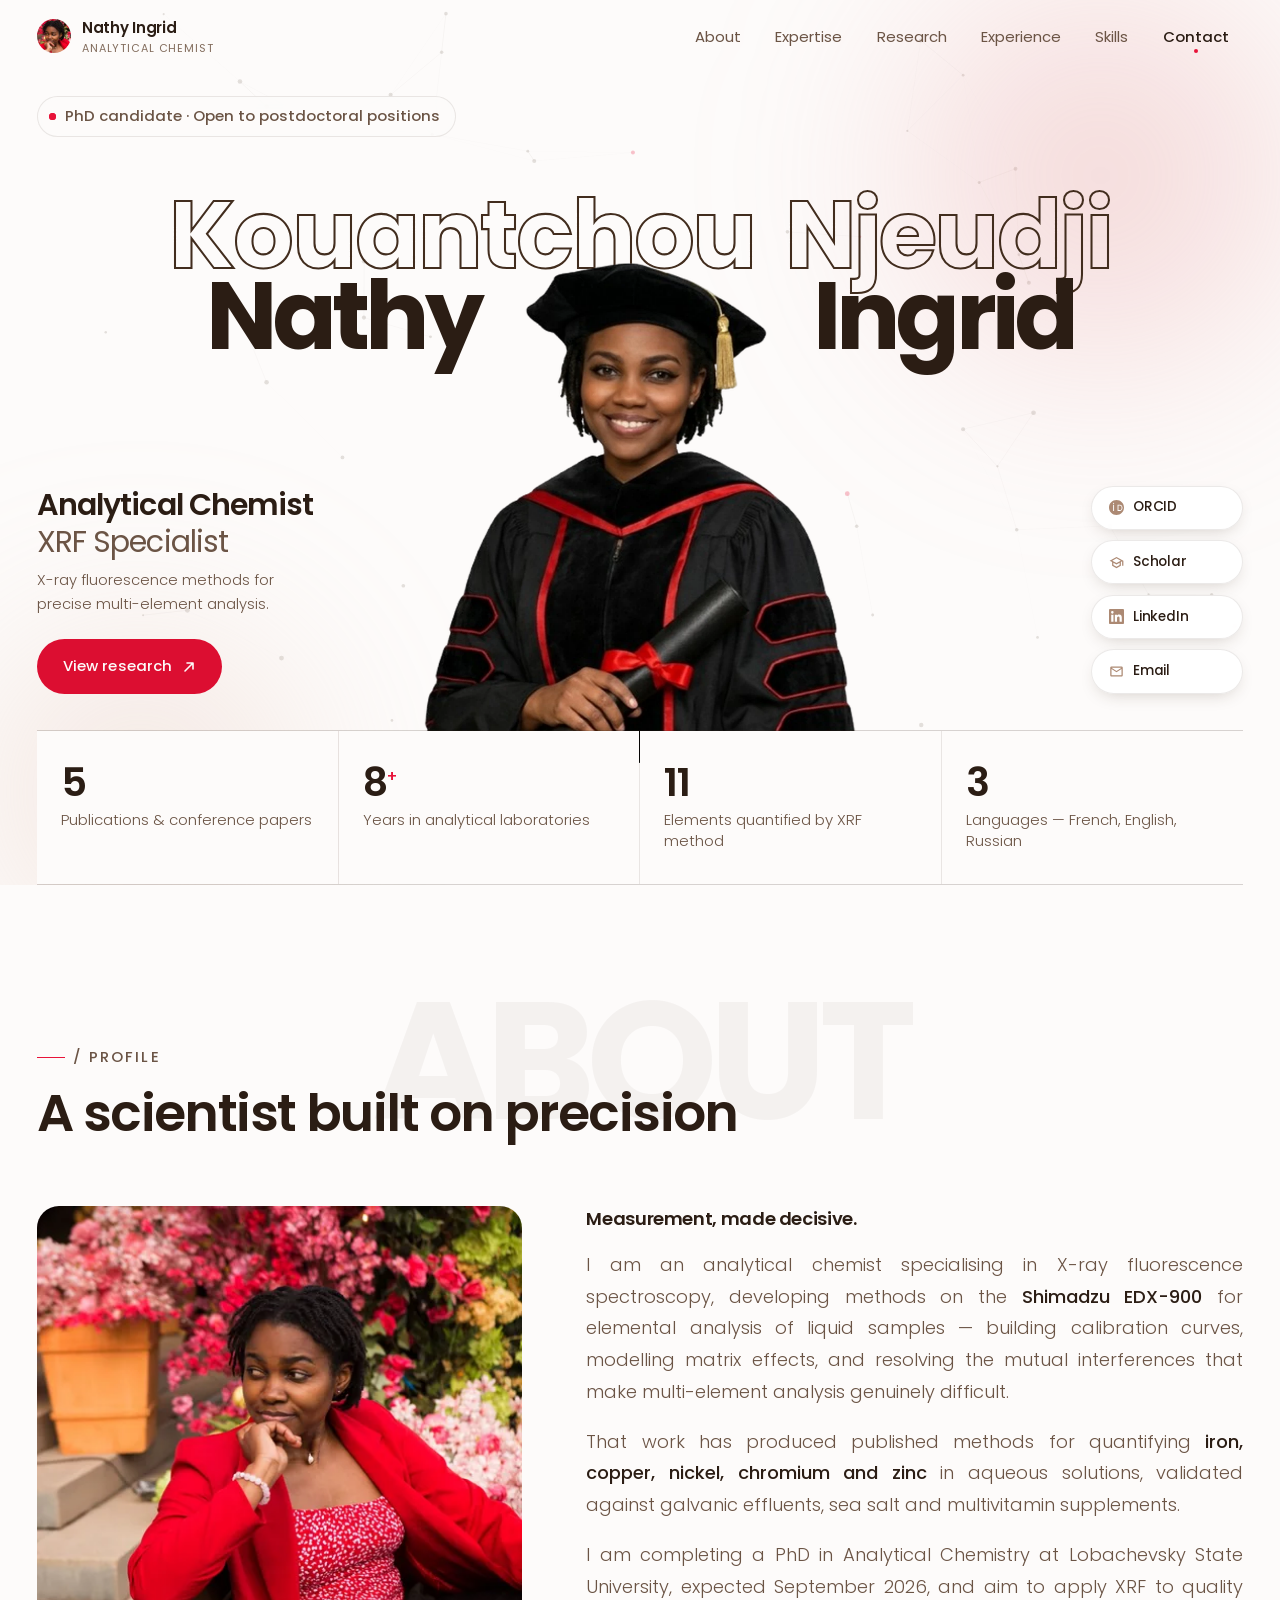
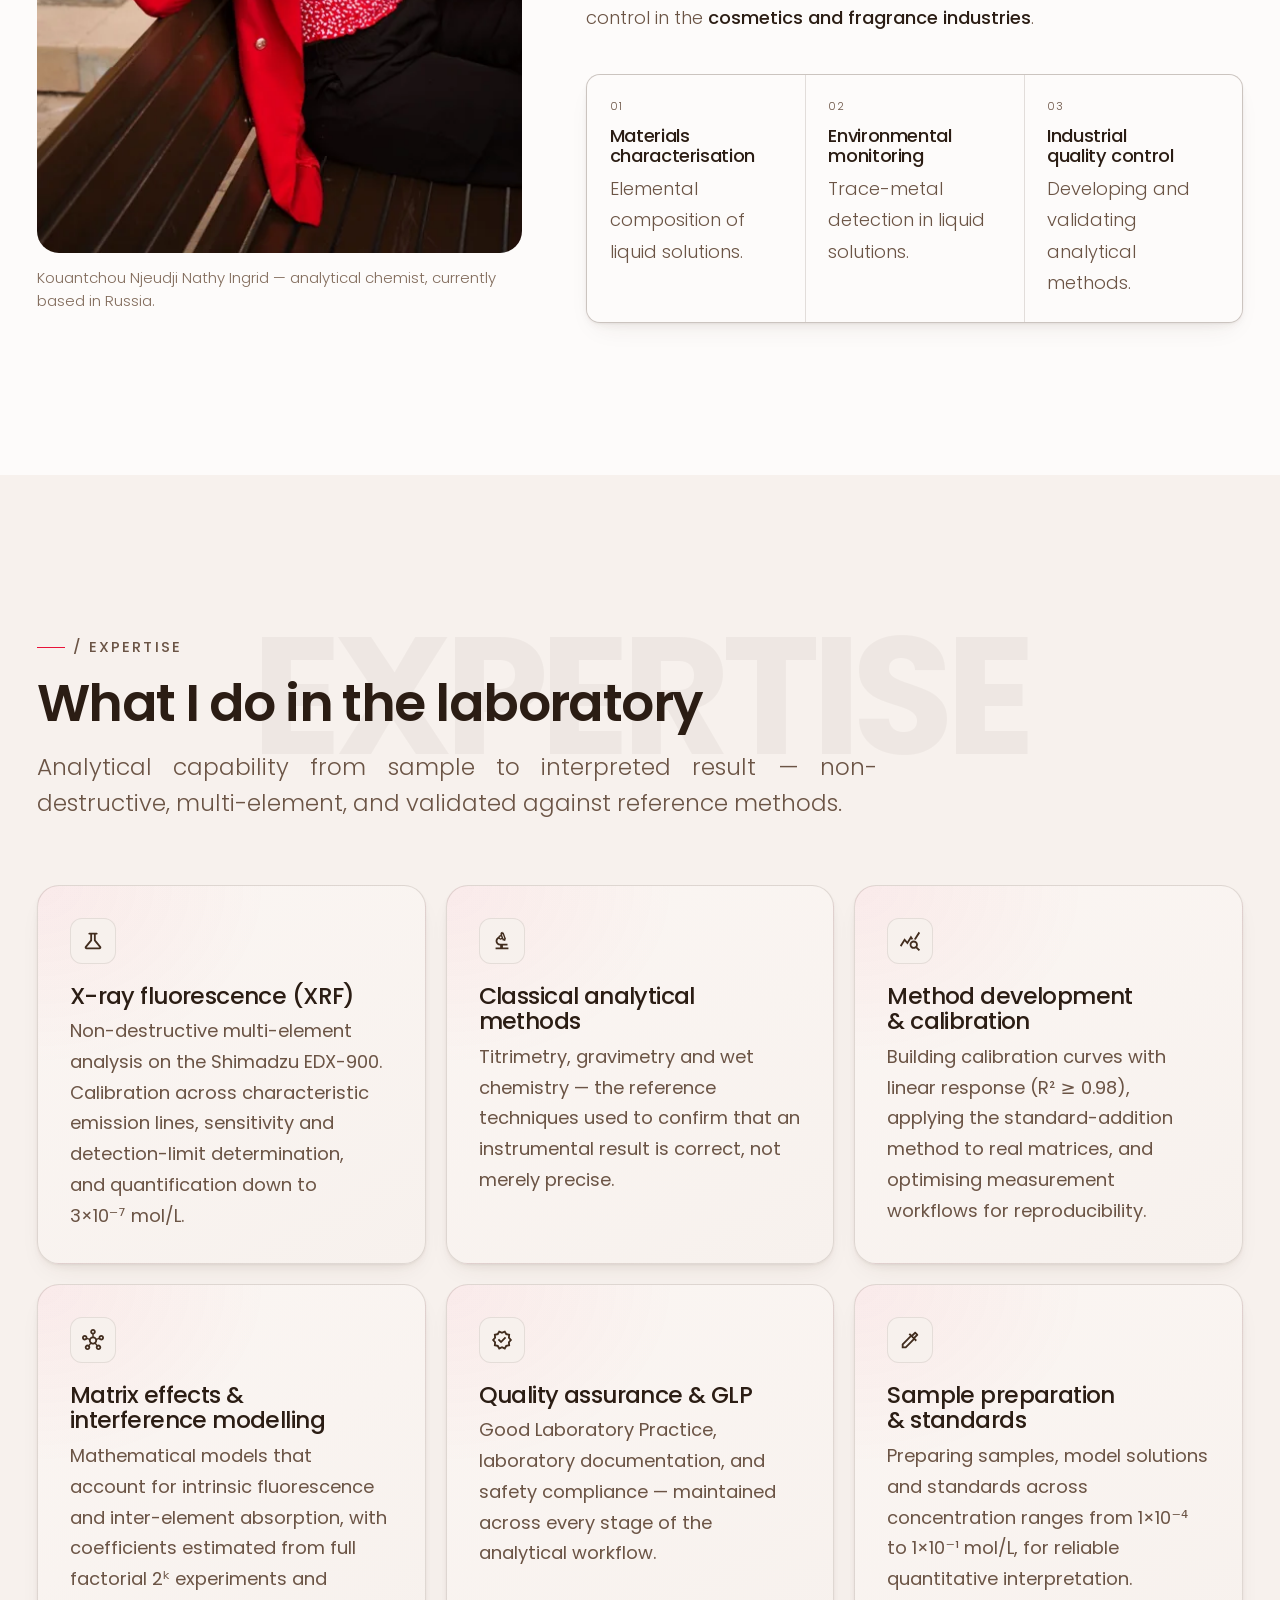
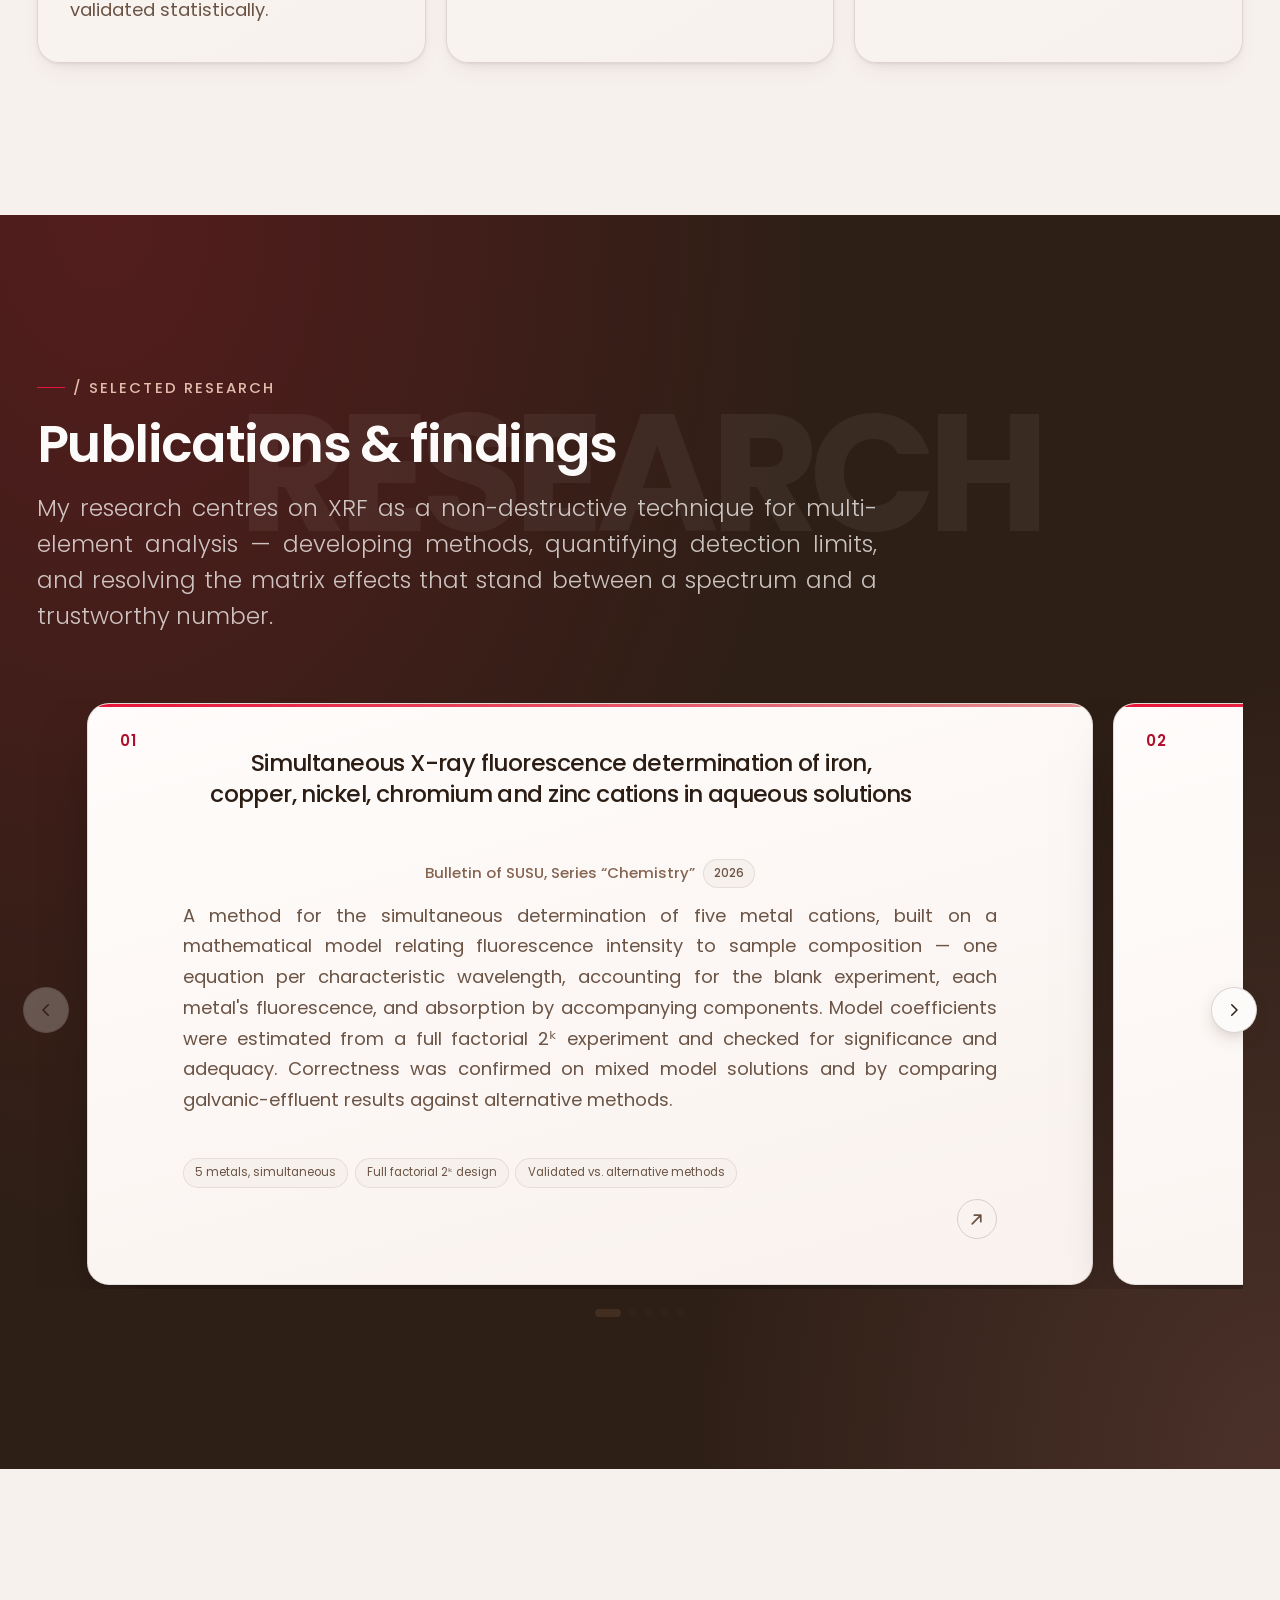
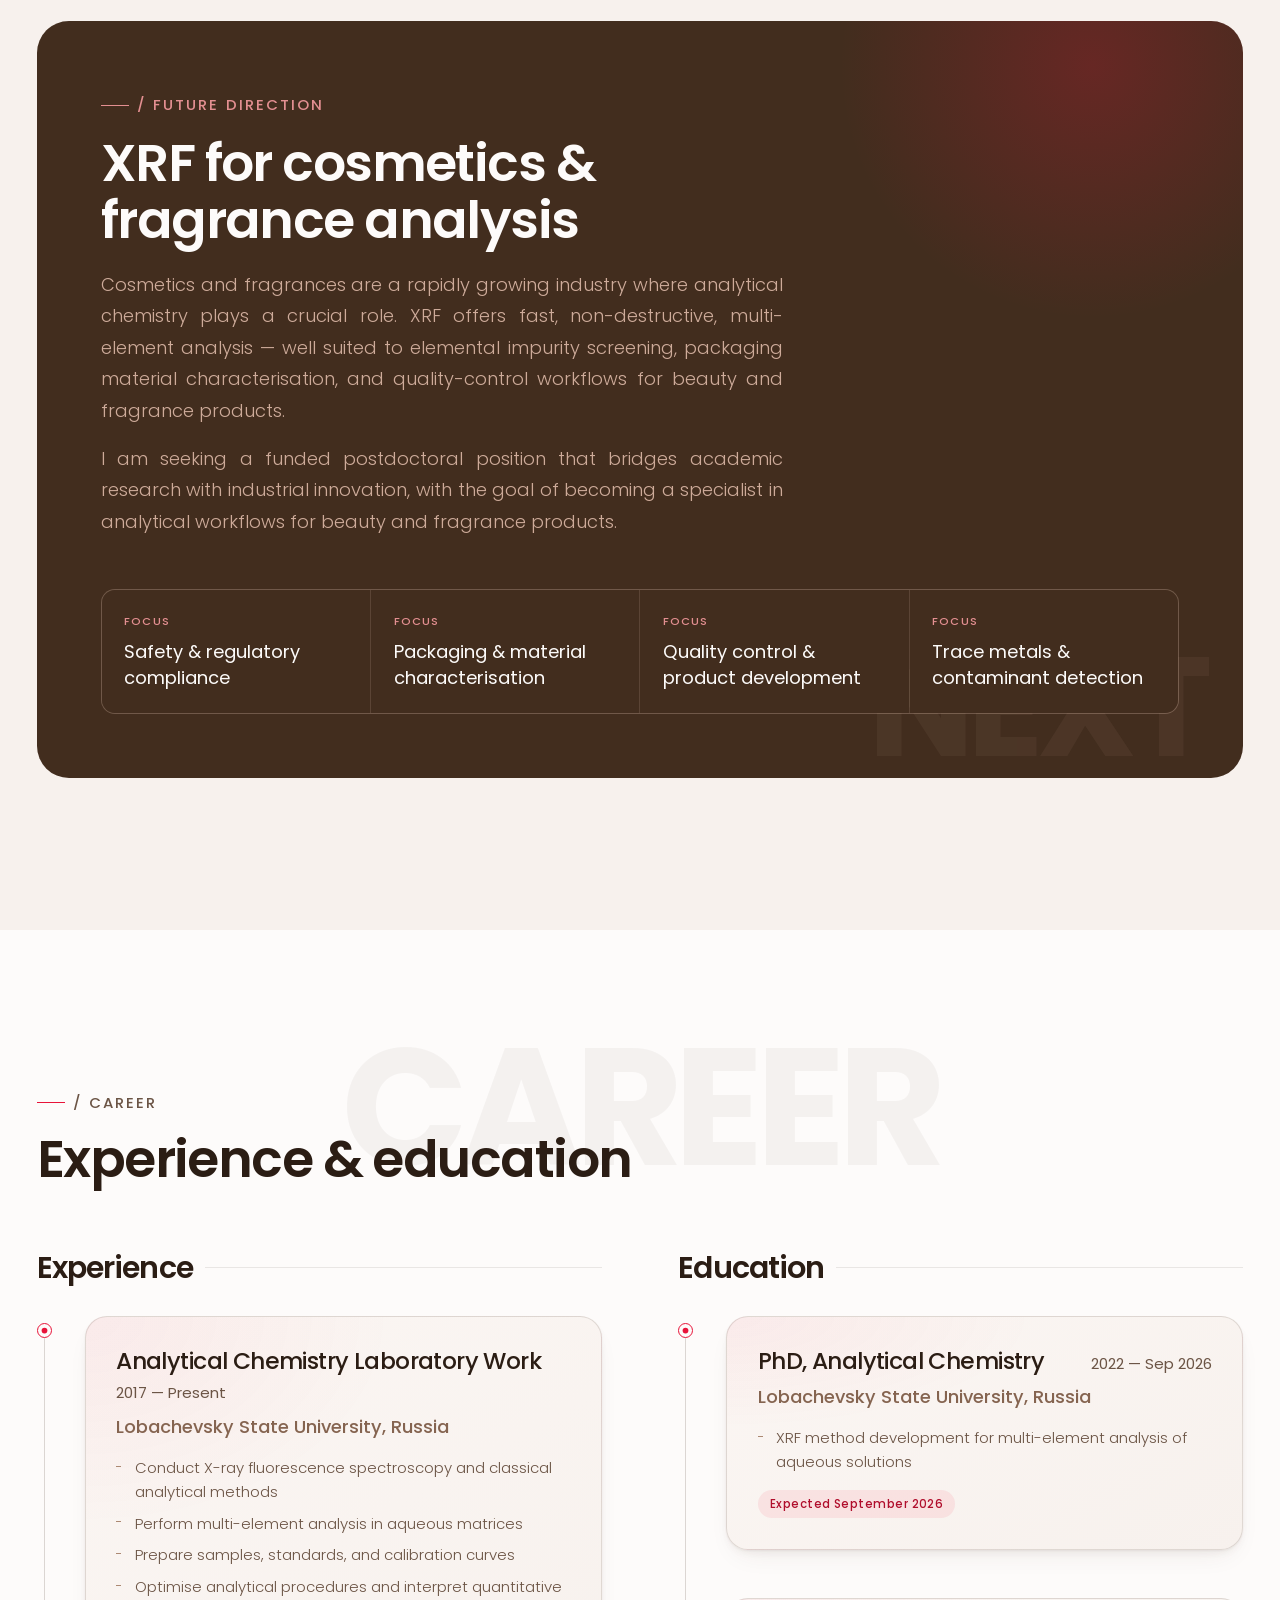
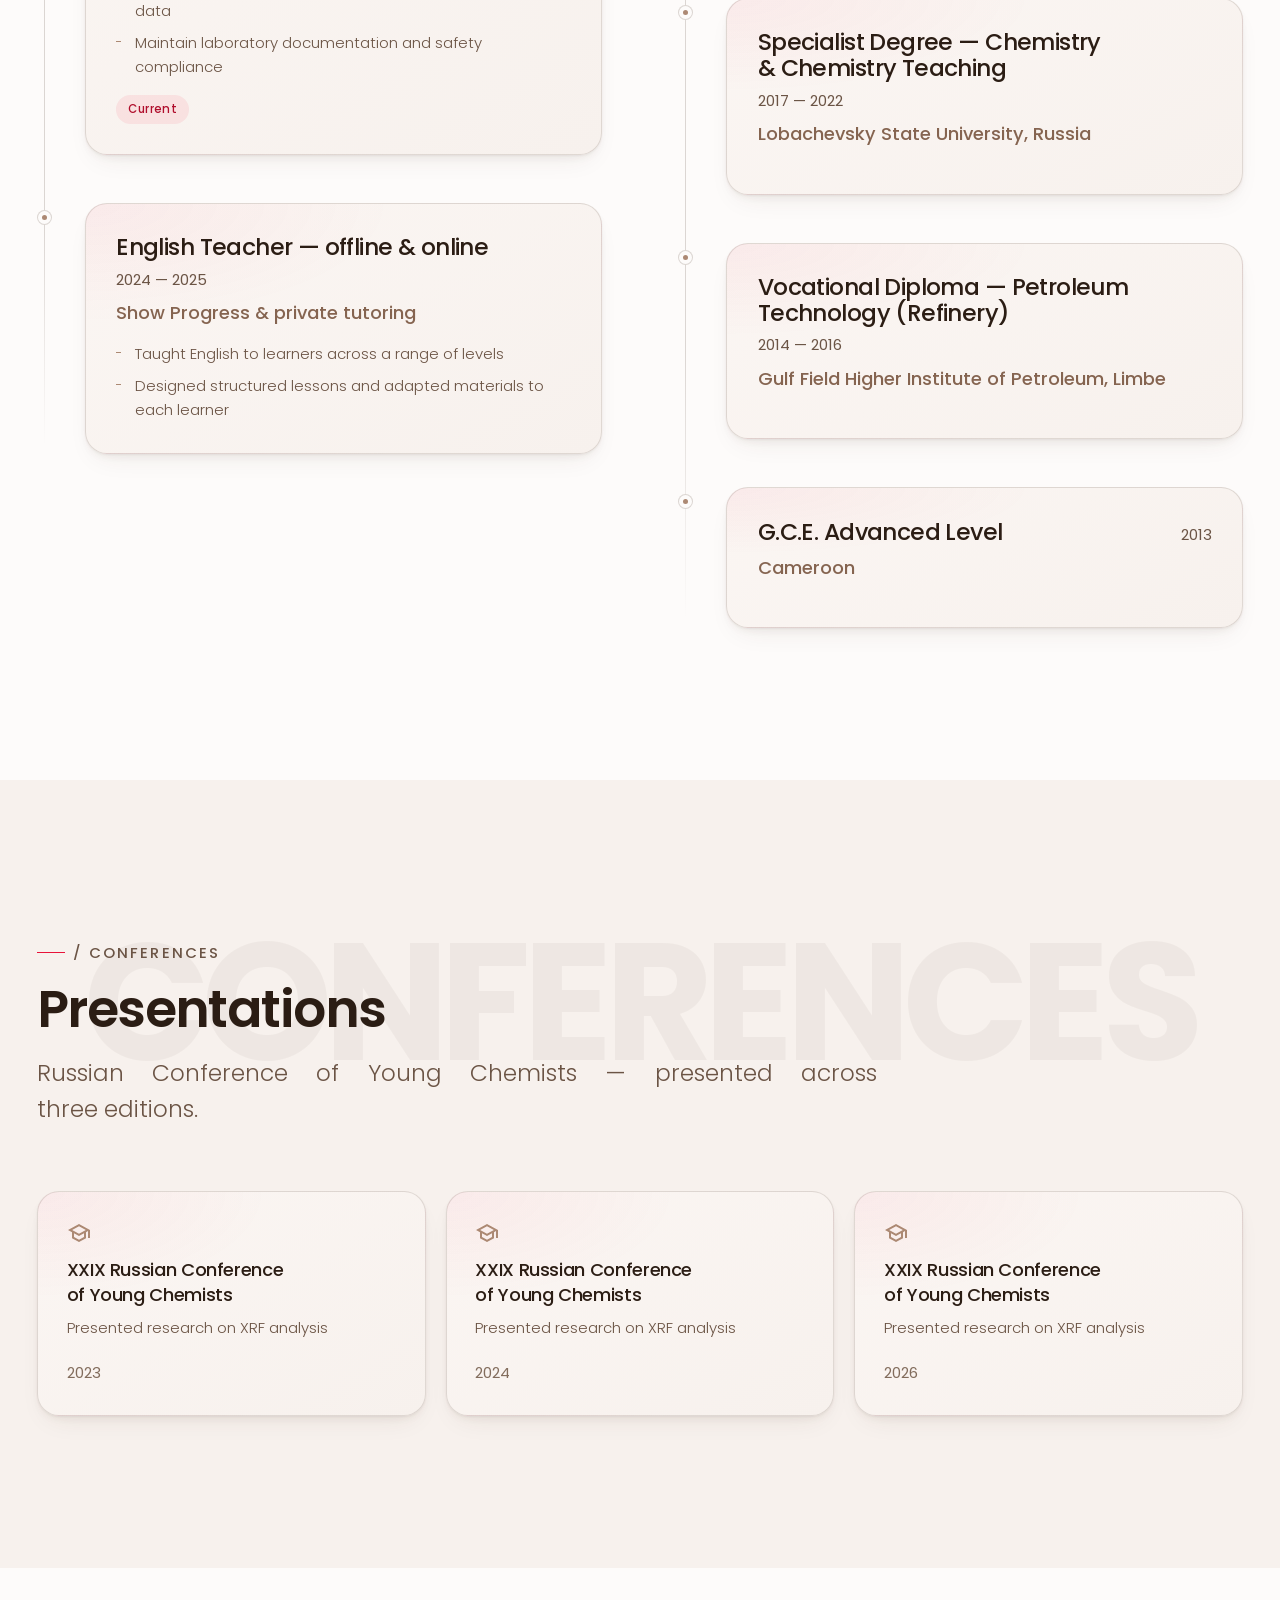
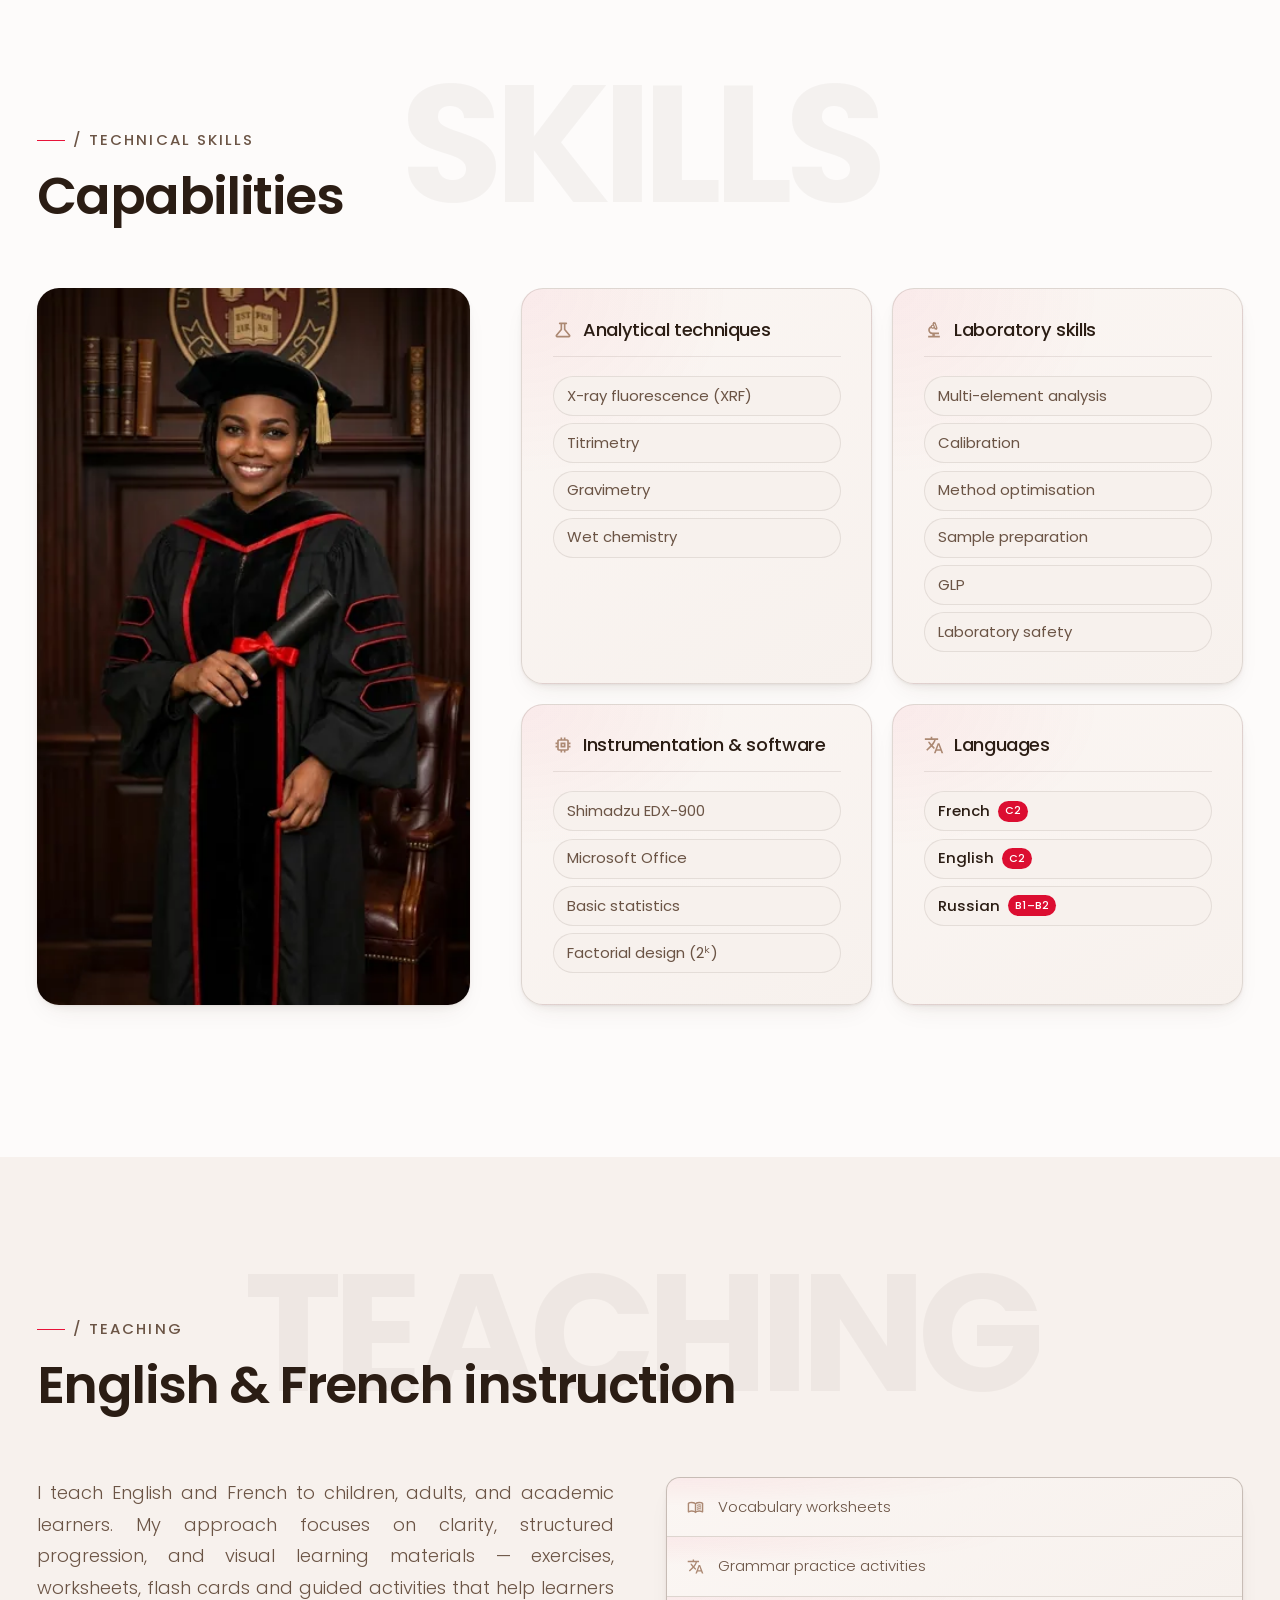
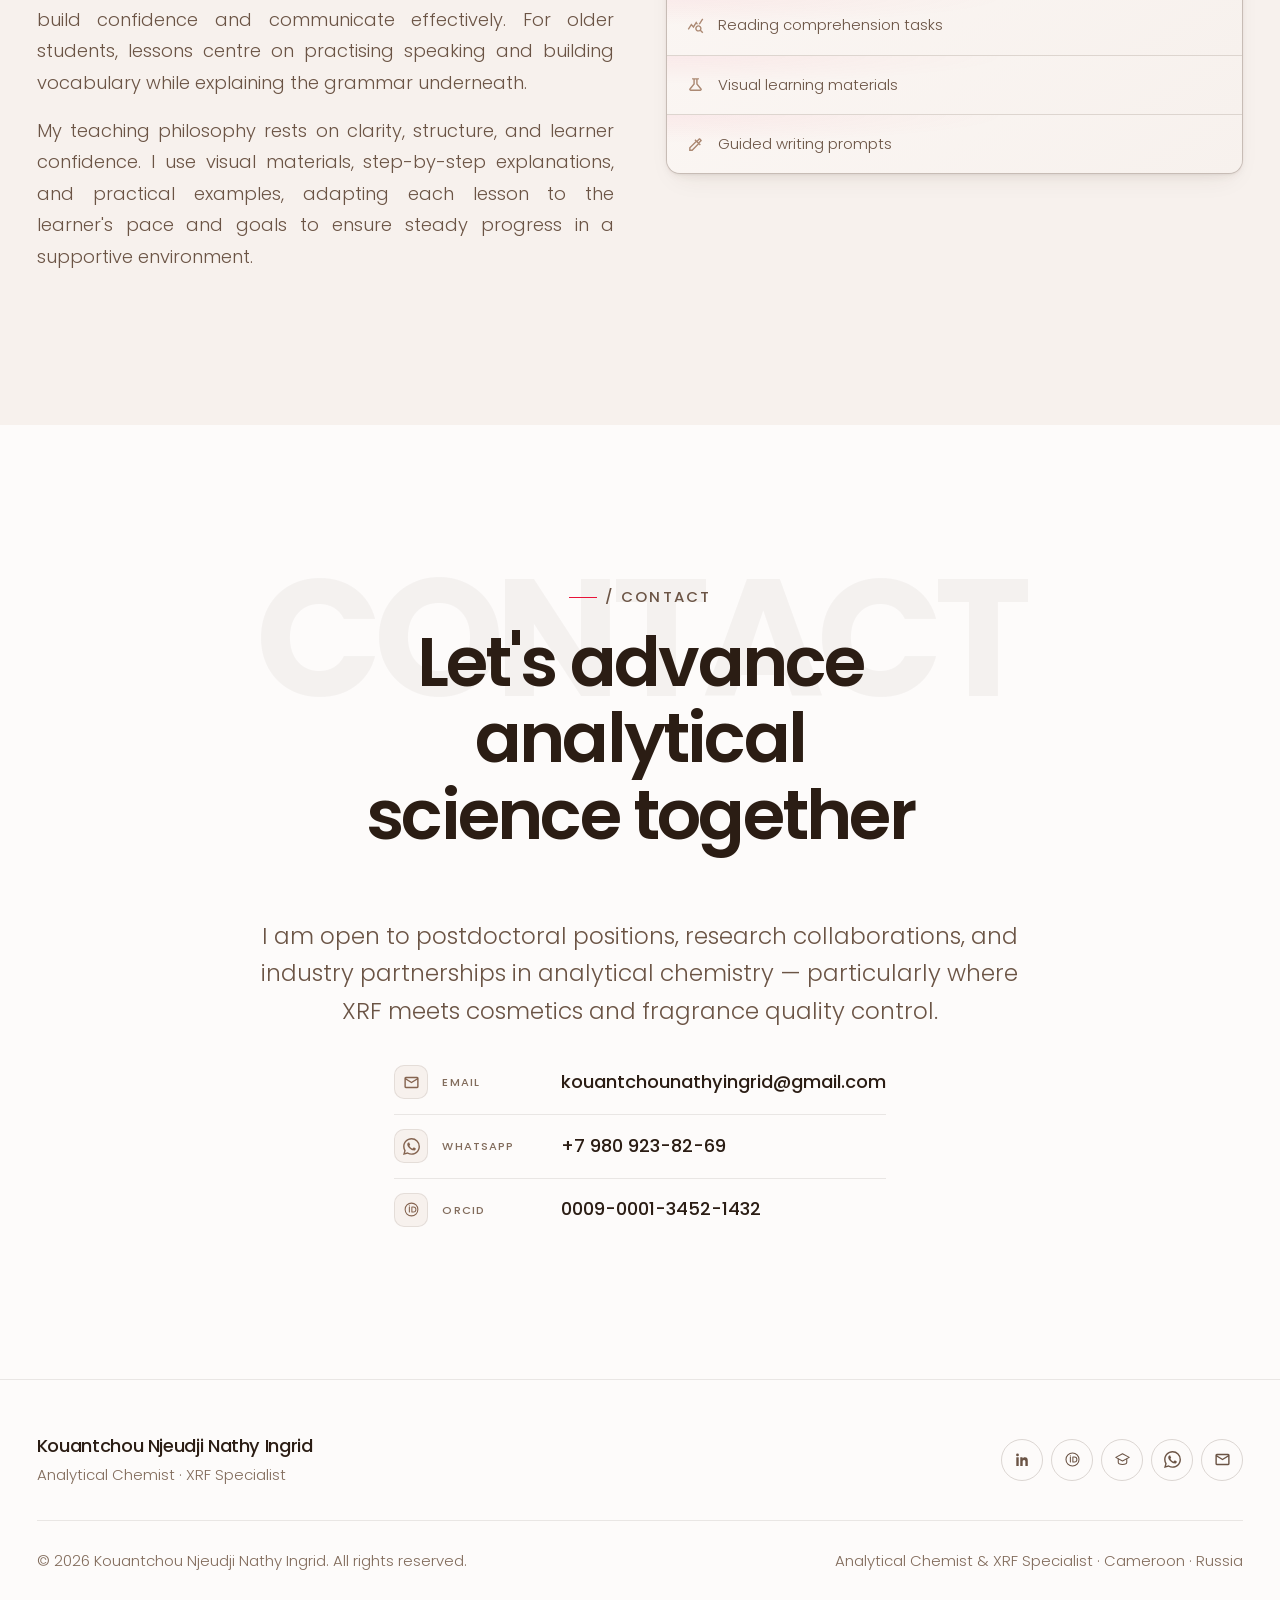
==== commit 2487b8db: "Bump XRF elements metric to 11 and drop the nav count badge The counter animates up to data-count, w" ====
--- a/index.html
+++ b/index.html
@@ -181,7 +181,7 @@
     <ul class="nav__links" id="nav-links">
       <li><a class="nav__link" href="#about">About</a></li>
       <li><a class="nav__link" href="#expertise">Expertise</a></li>
-      <li><a class="nav__link" href="#research">Research <span class="nav__count">[5]</span></a></li>
+      <li><a class="nav__link" href="#research">Research</a></li>
       <li><a class="nav__link" href="#experience">Experience</a></li>
       <li><a class="nav__link" href="#skills">Skills</a></li>
       <li><a class="nav__link" href="#contact">Contact</a></li>
@@ -303,7 +303,7 @@
         <dt class="metric__key">Years in analytical laboratories</dt>
       </div>
       <div class="metric">
-        <dd class="metric__val"><span data-count="10">10</span></dd>
+        <dd class="metric__val"><span data-count="11">11</span></dd>
         <dt class="metric__key">Elements quantified by XRF method</dt>
       </div>
       <div class="metric">
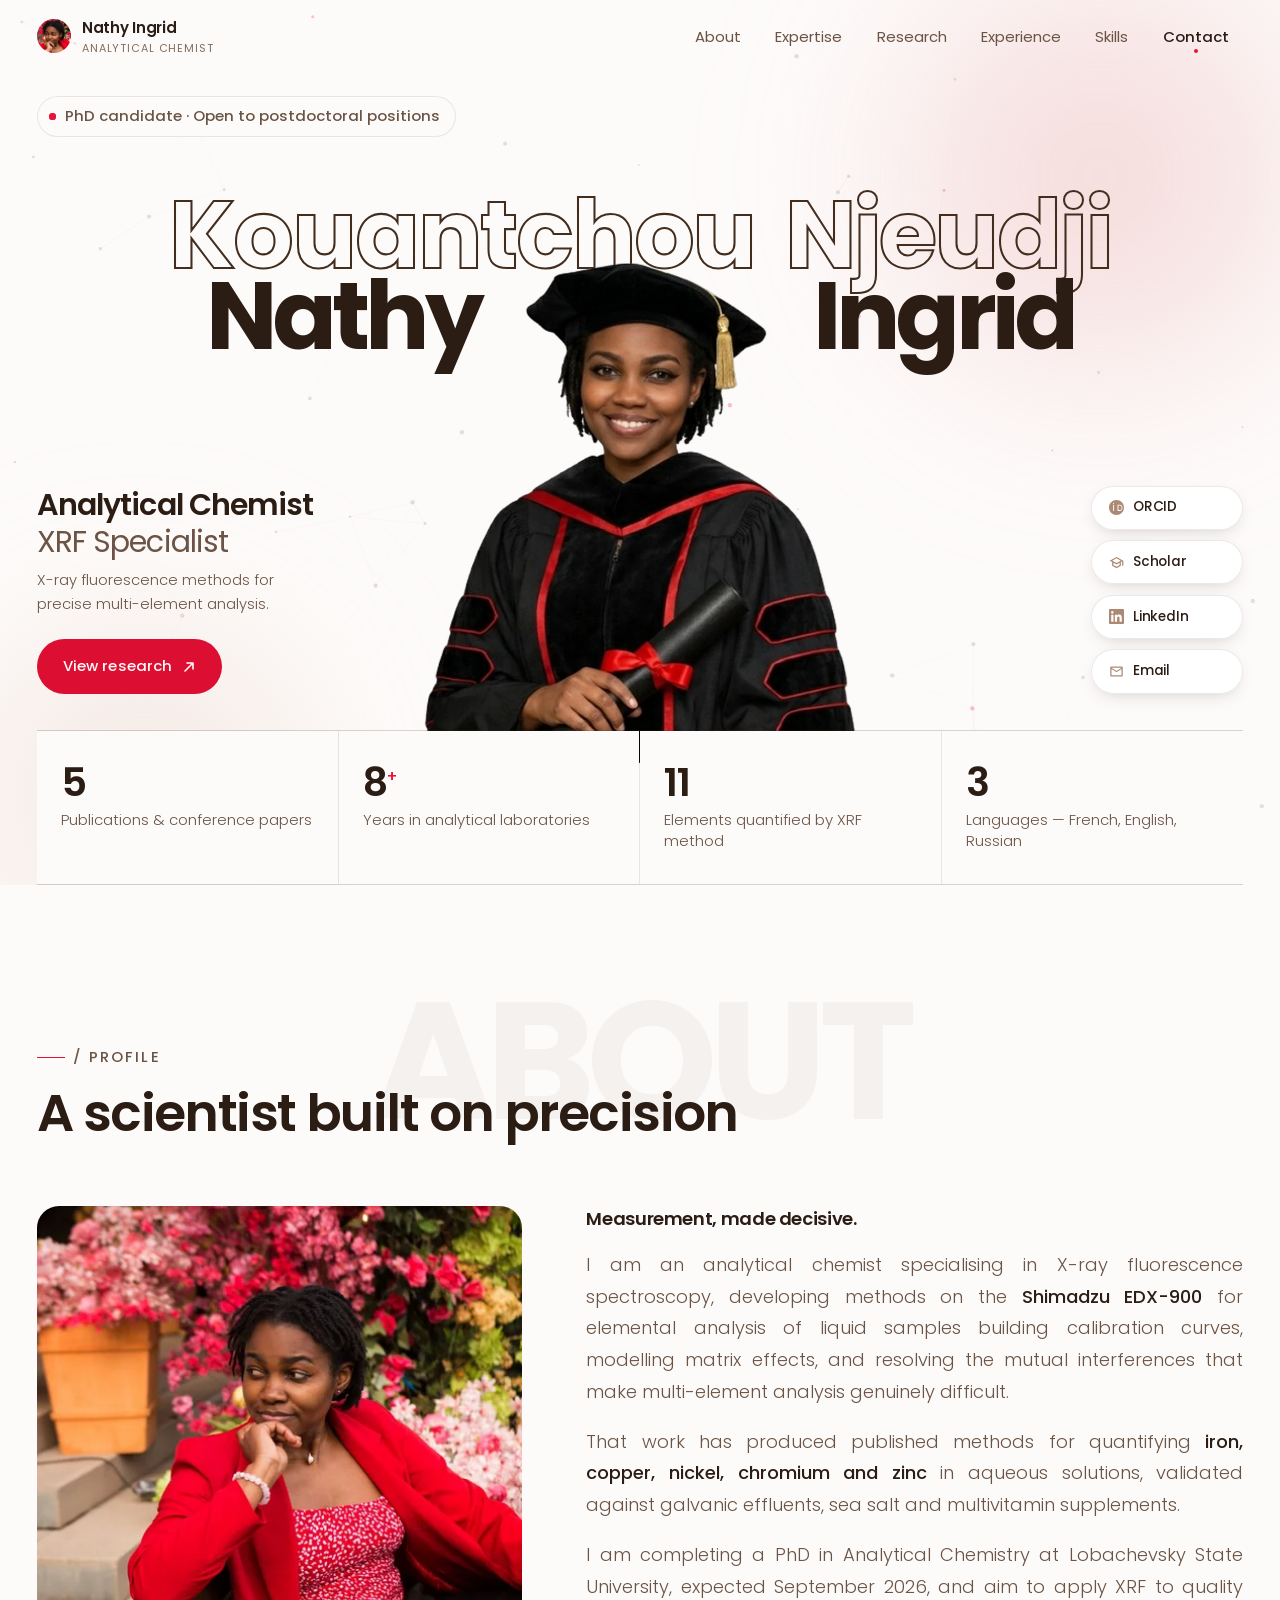
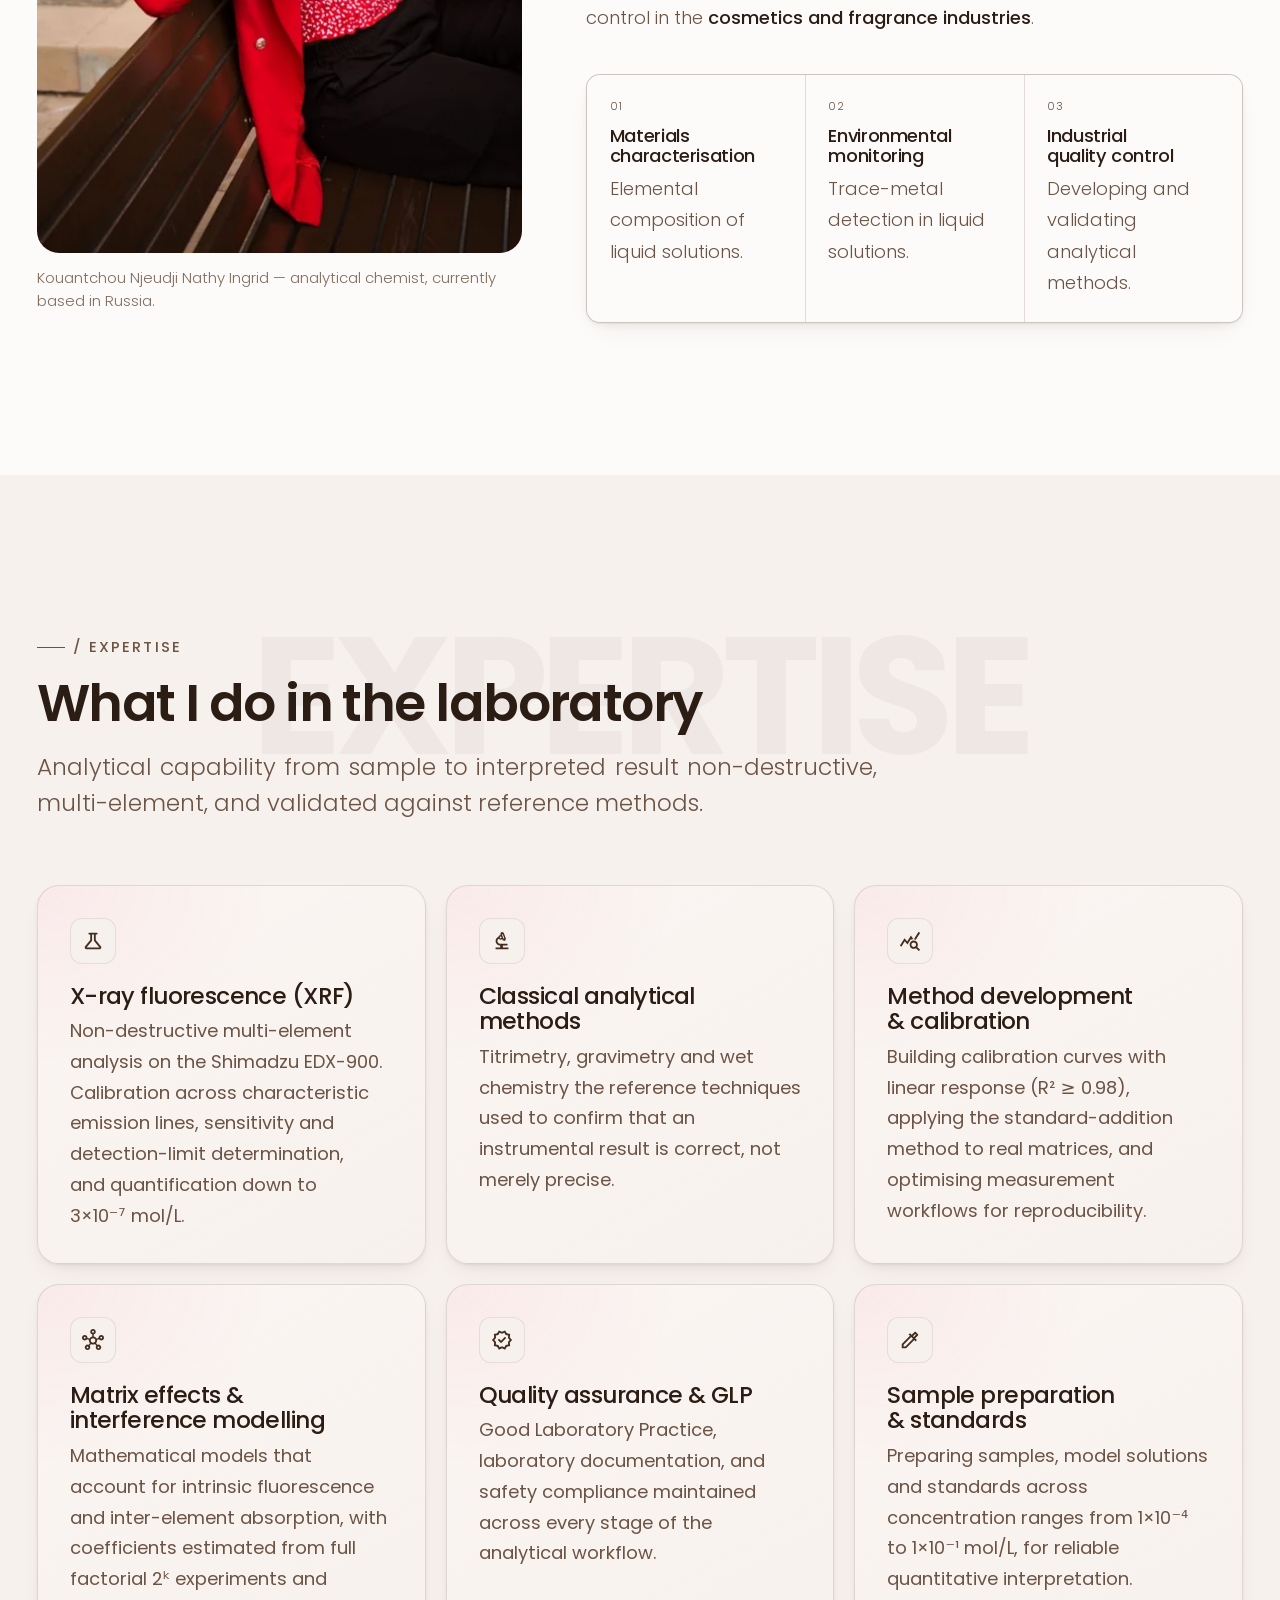
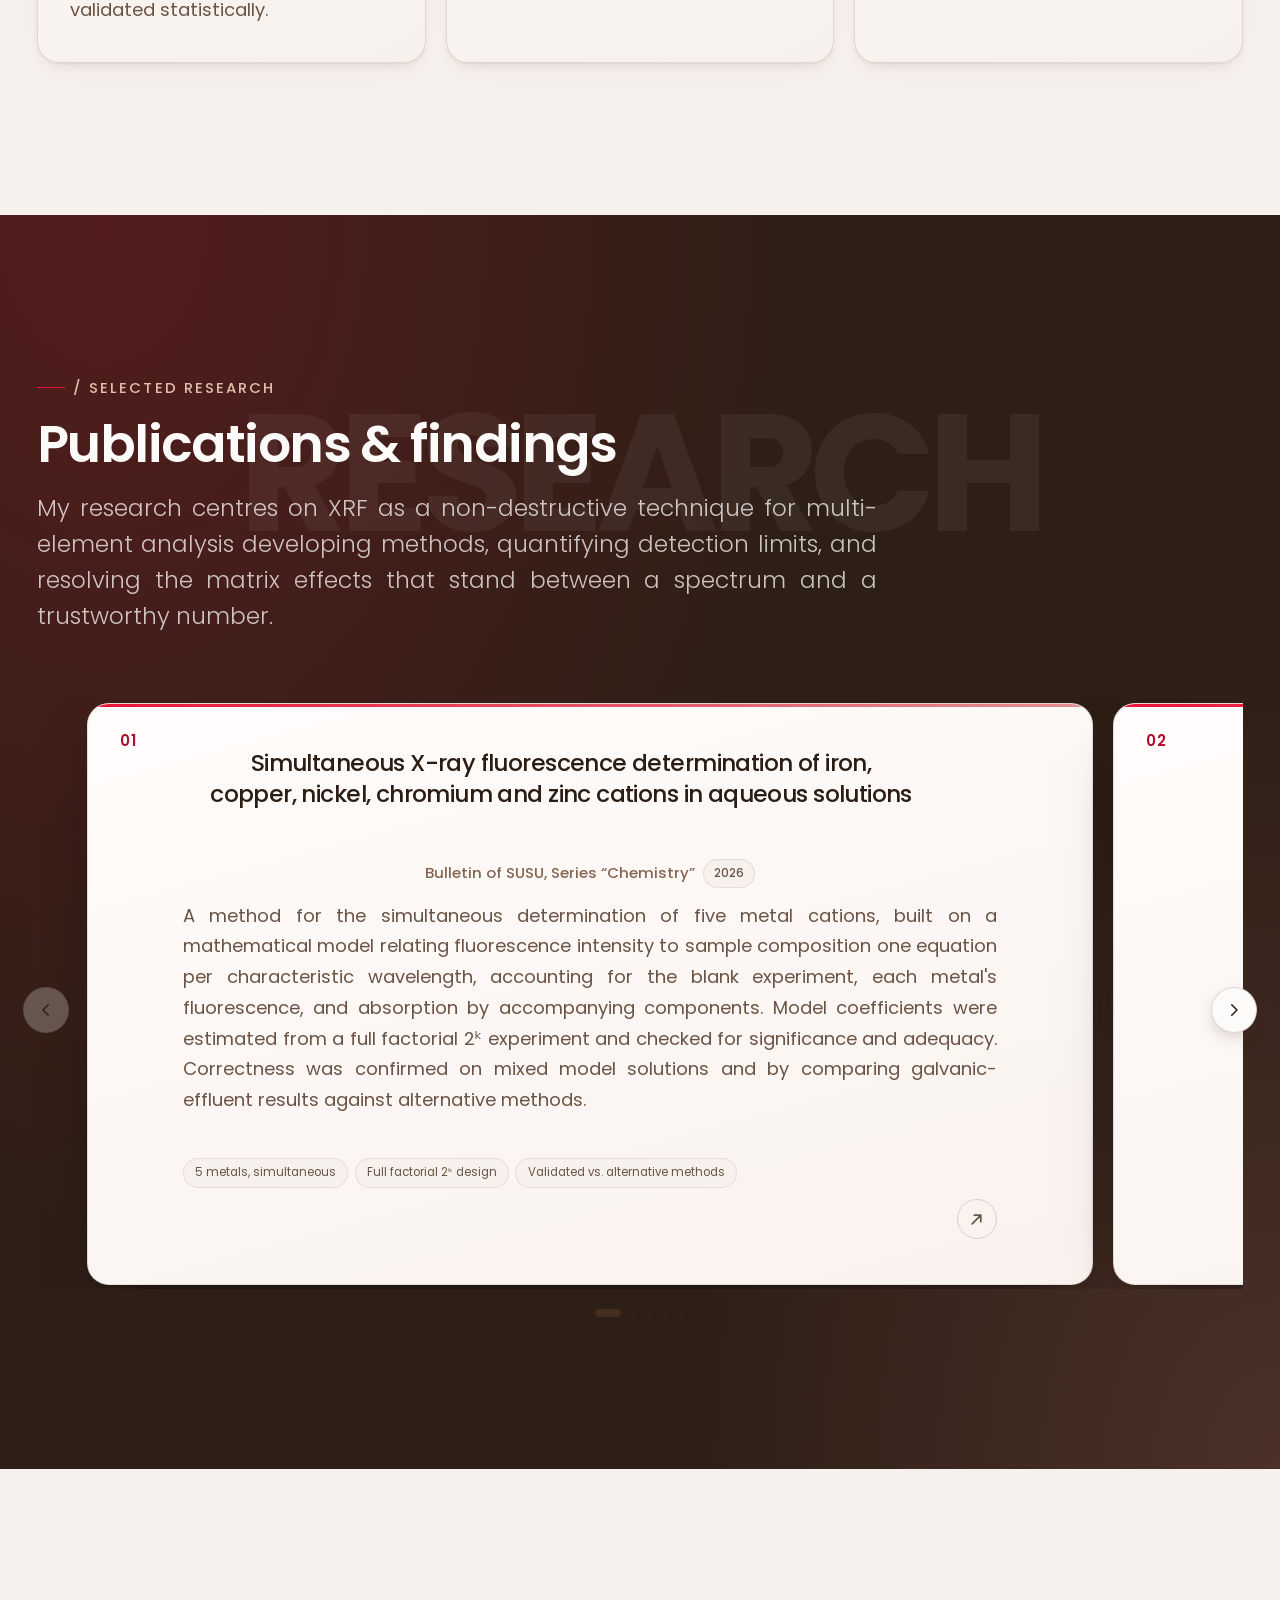
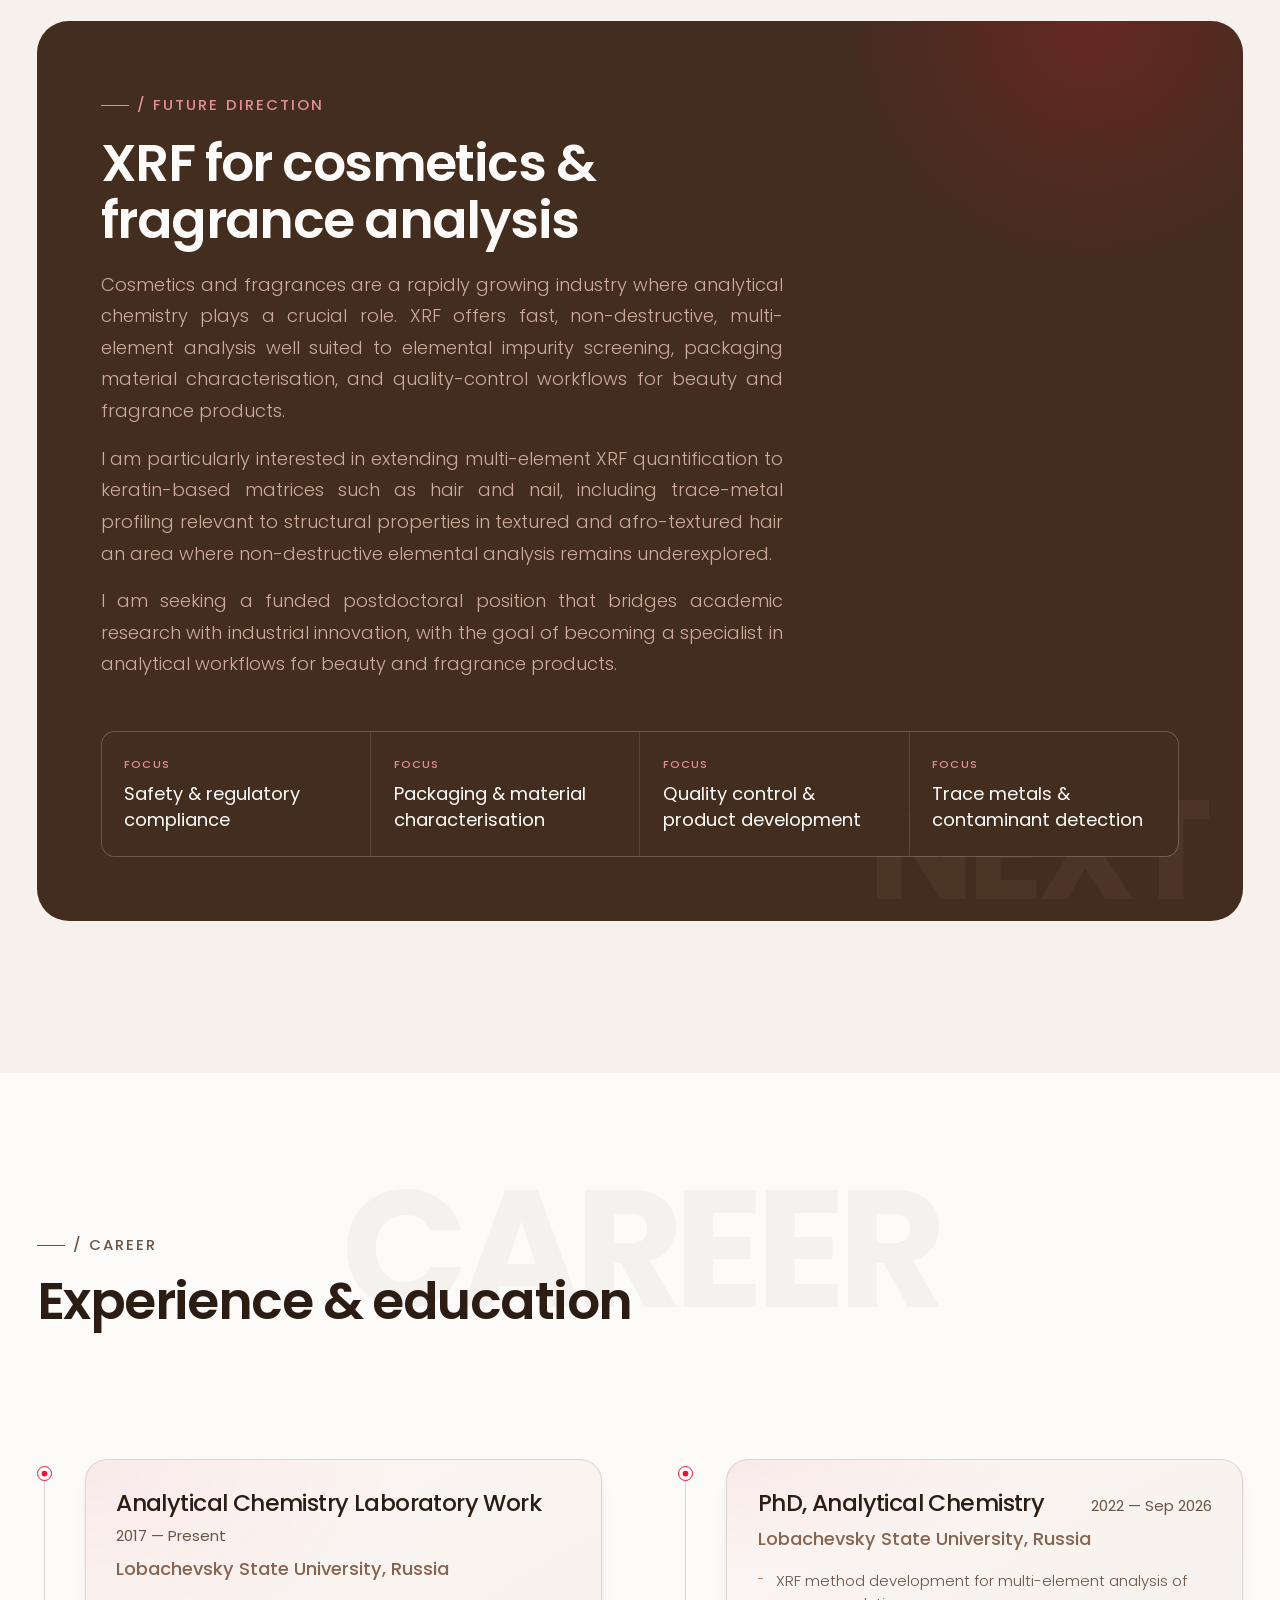
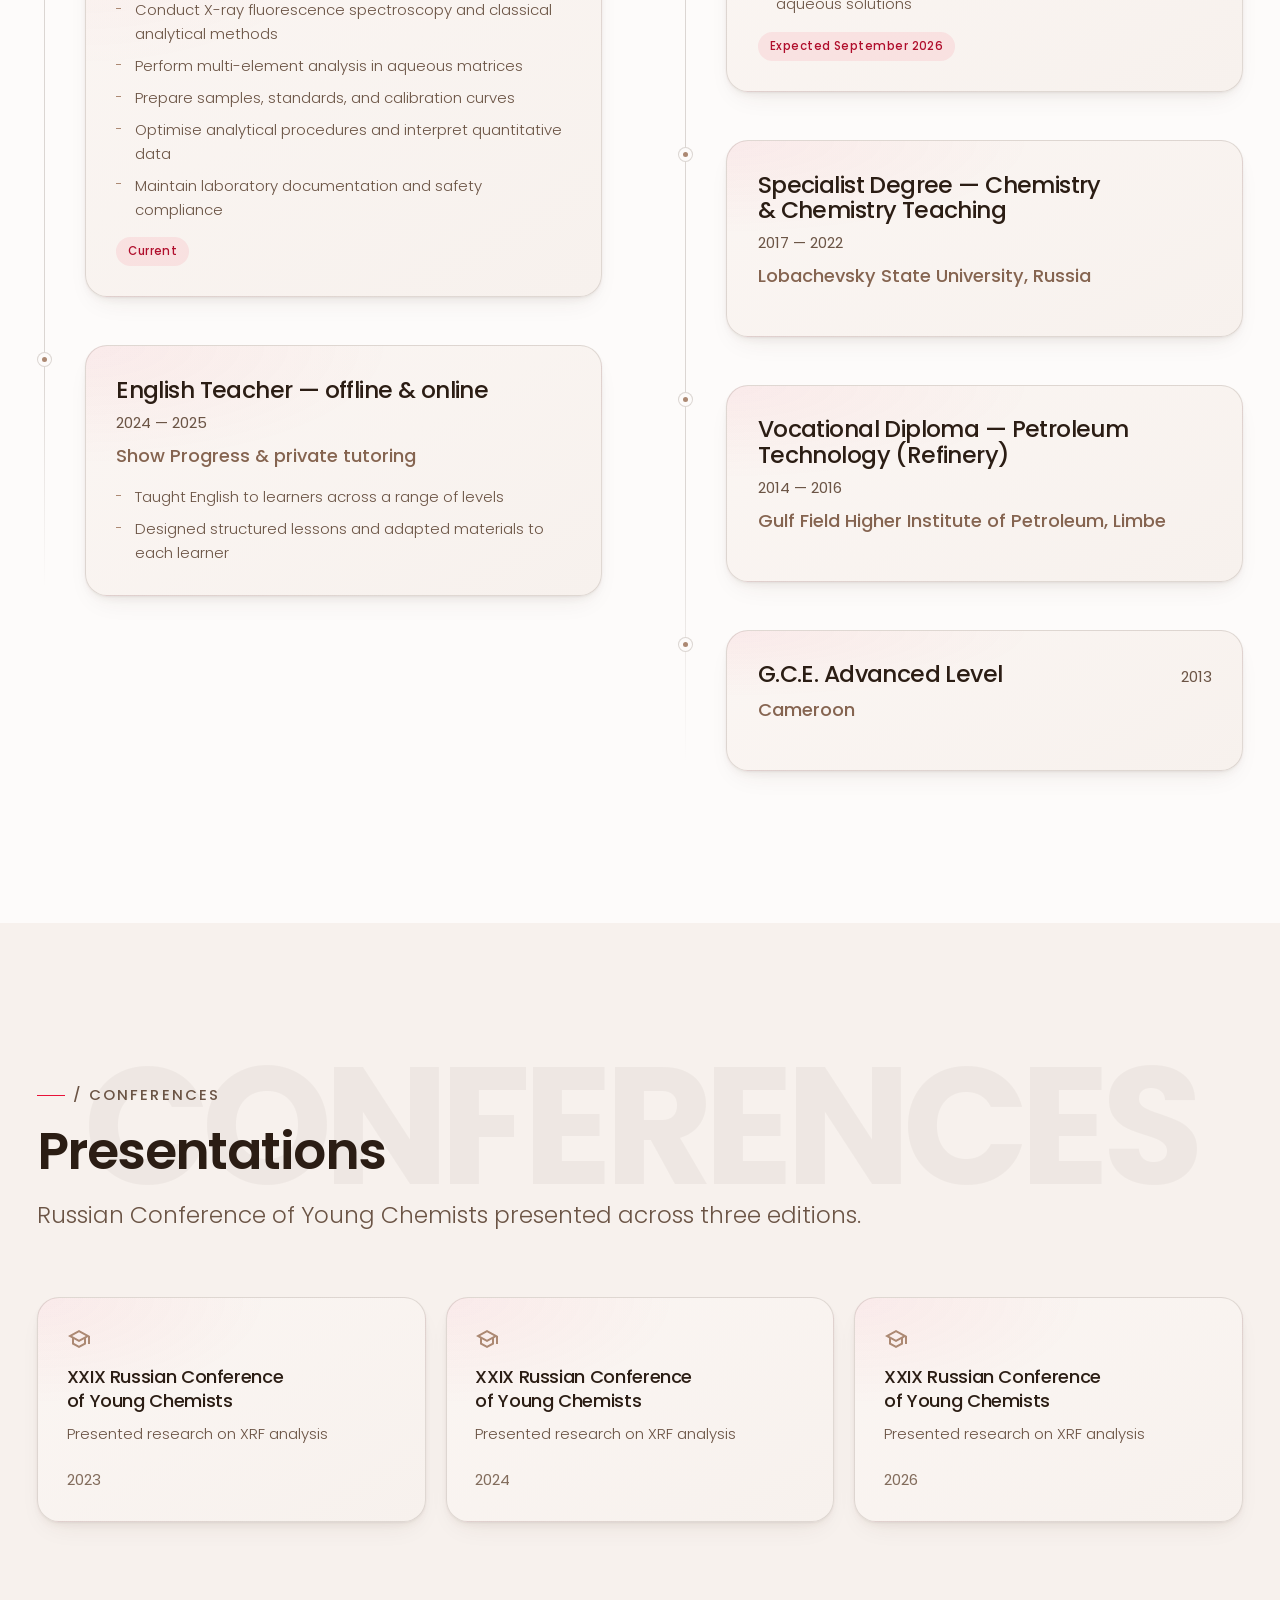
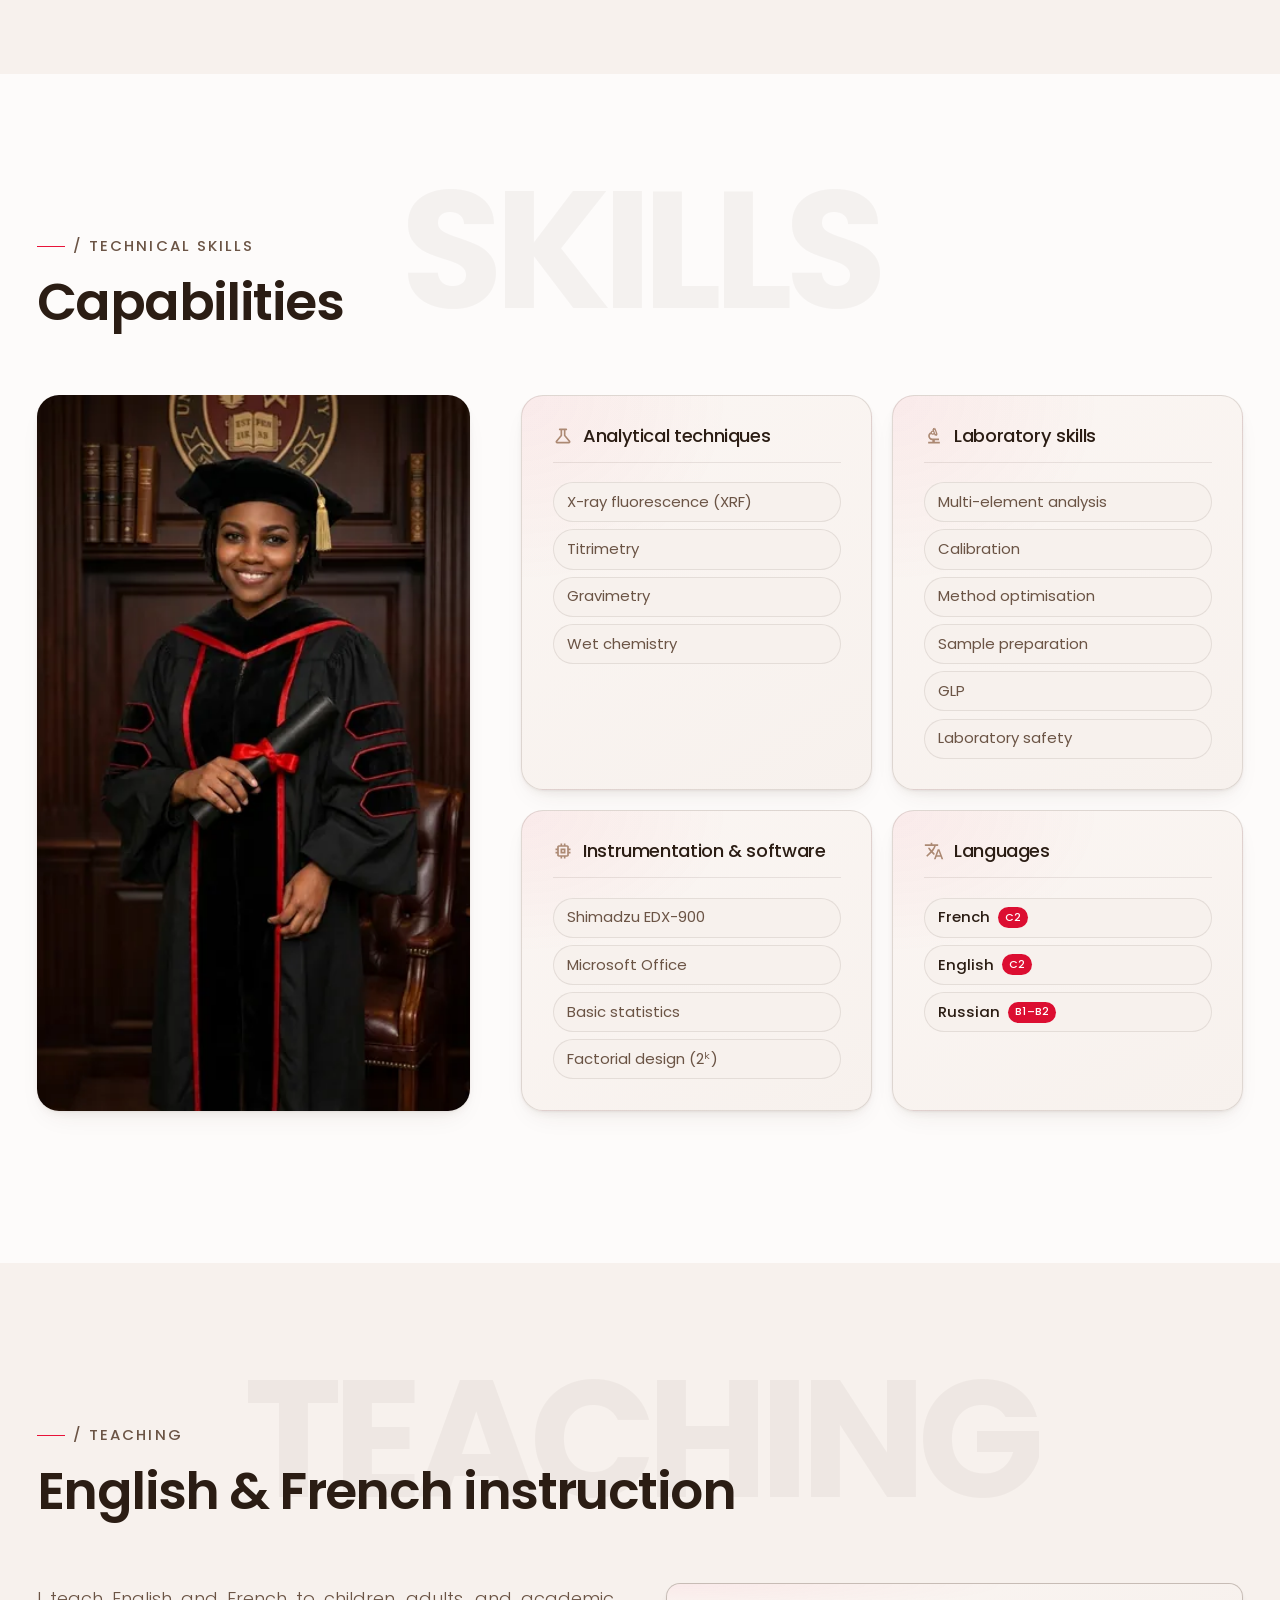
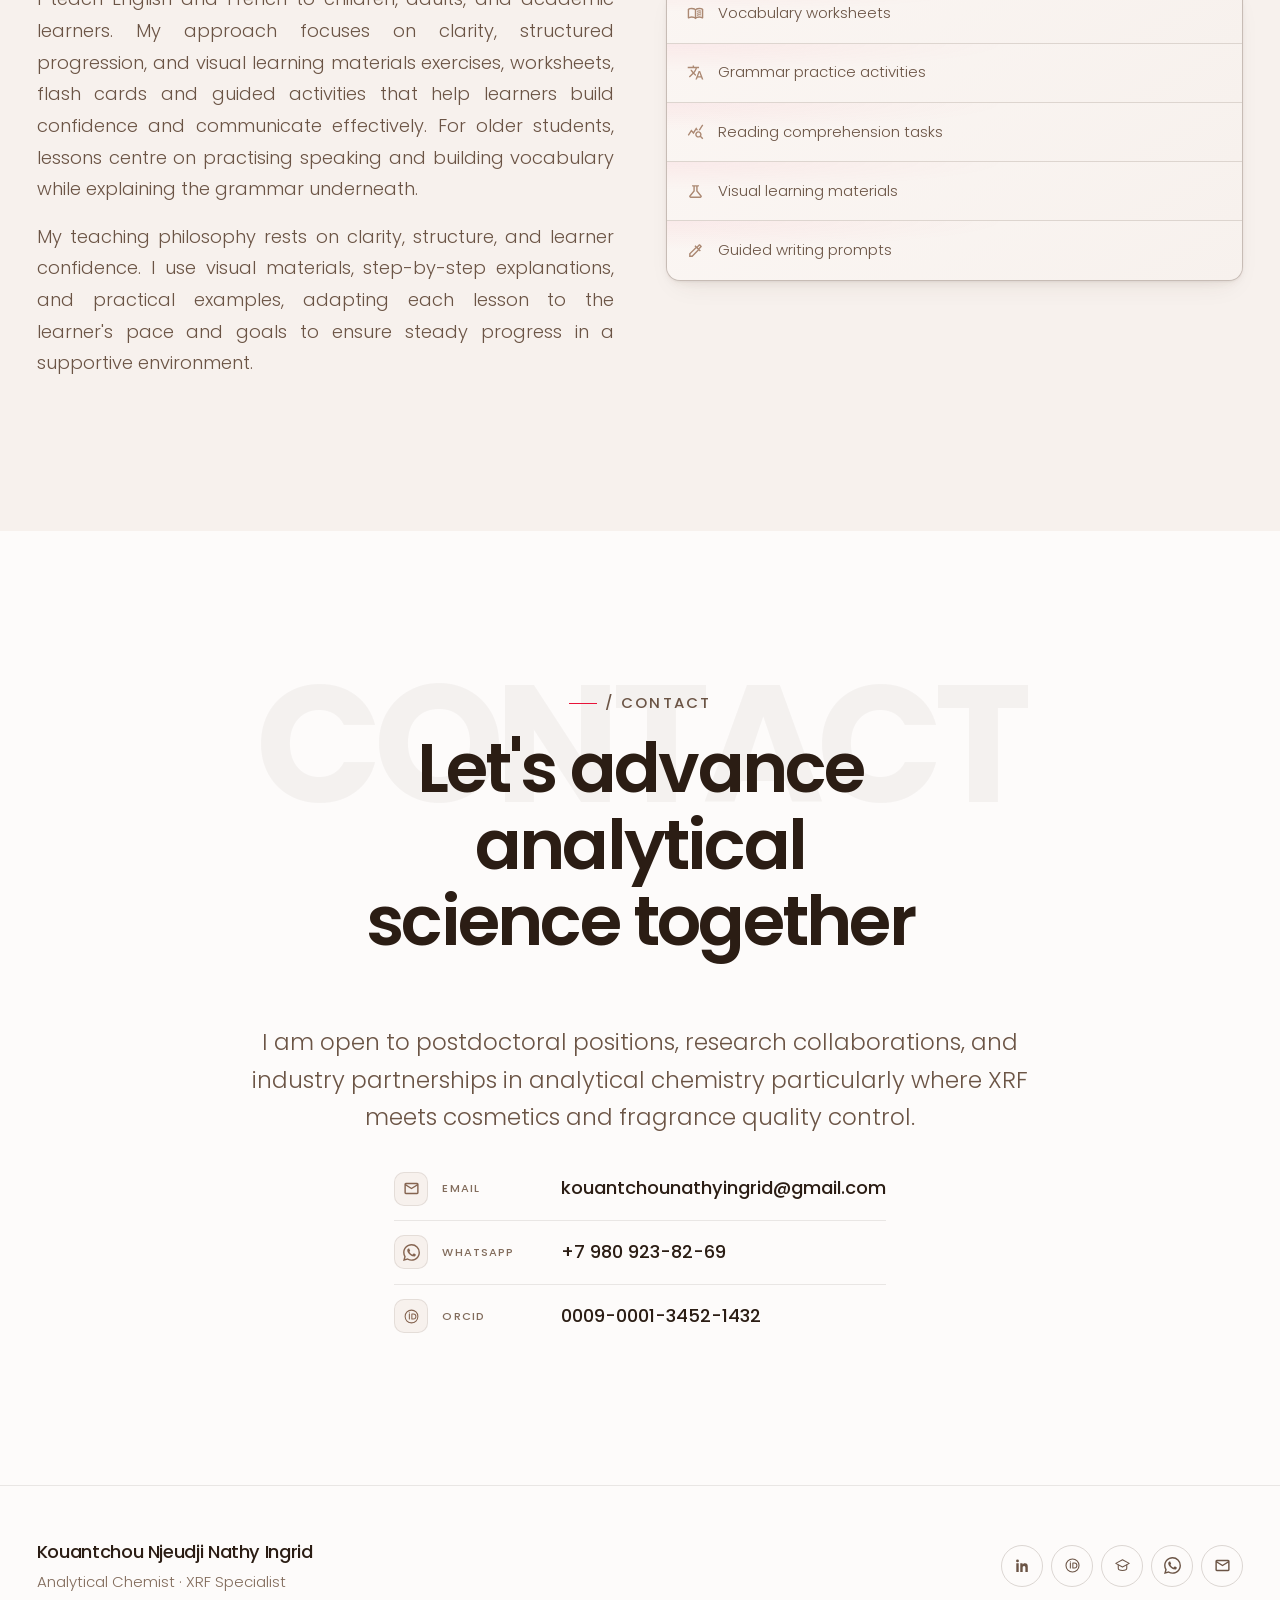
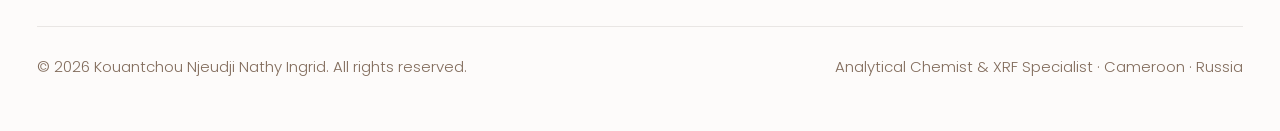
==== commit f01123d5: "Replace em dashes in copy and reflow index.html Swap em dashes for plainer punctuation across the vi" ====
--- a/index.html
+++ b/index.html
@@ -1,63 +1,69 @@
 <!DOCTYPE html>
-<html lang="en"> 
+<html lang="en">
+
 <head>
-<meta charset="utf-8">
-<meta name="viewport" content="width=device-width, initial-scale=1">
-
-<title>Kouantchou Njeudji Nathy Ingrid — Analytical Chemist &amp; XRF Specialist</title>
-<meta name="description" content="Kouantchou Njeudji Nathy Ingrid (Nathy Ingrid) is an analytical chemist and X-ray fluorescence (XRF) specialist from Cameroon, based in Russia. PhD candidate at Lobachevsky State University specialising in multi-element XRF analysis of aqueous solutions with the Shimadzu EDX-900 spectrometer.">
-<meta name="author" content="Kouantchou Njeudji Nathy Ingrid">
-<meta name="robots" content="index, follow, max-image-preview:large, max-snippet:-1, max-video-preview:-1">
-<link rel="canonical" href="https://kouantchounathyingrid-spec.github.io/Portfolio/">
-
-<!-- Open Graph -->
-<meta property="og:type" content="profile">
-<meta property="og:site_name" content="Kouantchou Njeudji Nathy Ingrid">
-<meta property="og:title" content="Kouantchou Njeudji Nathy Ingrid — Analytical Chemist &amp; XRF Specialist">
-<meta property="og:description" content="Analytical chemist and X-ray fluorescence (XRF) specialist. PhD candidate at Lobachevsky State University developing multi-element XRF methods for aqueous solutions.">
-<meta property="og:url" content="https://kouantchounathyingrid-spec.github.io/Portfolio/">
-<meta property="og:image" content="https://kouantchounathyingrid-spec.github.io/Portfolio/assets/img/og-image.jpg">
-<meta property="og:image:width" content="1200">
-<meta property="og:image:height" content="630">
-<meta property="og:image:alt" content="Portrait of Kouantchou Njeudji Nathy Ingrid, analytical chemist and XRF specialist.">
-<meta property="og:locale" content="en_US">
-<meta property="profile:first_name" content="Nathy Ingrid">
-<meta property="profile:last_name" content="Kouantchou Njeudji">
-<meta property="profile:gender" content="female">
-
-<!-- Twitter -->
-<meta name="twitter:card" content="summary_large_image">
-<meta name="twitter:title" content="Kouantchou Njeudji Nathy Ingrid — Analytical Chemist &amp; XRF Specialist">
-<meta name="twitter:description" content="Analytical chemist and X-ray fluorescence (XRF) specialist. PhD candidate at Lobachevsky State University, Russia.">
-<meta name="twitter:image" content="https://kouantchounathyingrid-spec.github.io/Portfolio/assets/img/og-image.jpg">
-<meta name="twitter:image:alt" content="Portrait of Kouantchou Njeudji Nathy Ingrid, analytical chemist and XRF specialist.">
-
-<meta name="theme-color" content="#FDFBFA" media="(prefers-color-scheme: light)">
-<meta name="theme-color" content="#422D1E" media="(prefers-color-scheme: dark)">
-
-<!-- Mark the document as JS-capable before first paint. Every entrance
+  <meta charset="utf-8">
+  <meta name="viewport" content="width=device-width, initial-scale=1">
+
+  <title>Kouantchou Njeudji Nathy Ingrid — Analytical Chemist &amp; XRF Specialist</title>
+  <meta name="description"
+    content="Kouantchou Njeudji Nathy Ingrid (Nathy Ingrid) is an analytical chemist and X-ray fluorescence (XRF) specialist from Cameroon, based in Russia. PhD candidate at Lobachevsky State University specialising in multi-element XRF analysis of aqueous solutions with the Shimadzu EDX-900 spectrometer.">
+  <meta name="author" content="Kouantchou Njeudji Nathy Ingrid">
+  <meta name="robots" content="index, follow, max-image-preview:large, max-snippet:-1, max-video-preview:-1">
+  <link rel="canonical" href="https://kouantchounathyingrid-spec.github.io/Portfolio/">
+
+  <!-- Open Graph -->
+  <meta property="og:type" content="profile">
+  <meta property="og:site_name" content="Kouantchou Njeudji Nathy Ingrid">
+  <meta property="og:title" content="Kouantchou Njeudji Nathy Ingrid — Analytical Chemist &amp; XRF Specialist">
+  <meta property="og:description"
+    content="Analytical chemist and X-ray fluorescence (XRF) specialist. PhD candidate at Lobachevsky State University developing multi-element XRF methods for aqueous solutions.">
+  <meta property="og:url" content="https://kouantchounathyingrid-spec.github.io/Portfolio/">
+  <meta property="og:image" content="https://kouantchounathyingrid-spec.github.io/Portfolio/assets/img/og-image.jpg">
+  <meta property="og:image:width" content="1200">
+  <meta property="og:image:height" content="630">
+  <meta property="og:image:alt"
+    content="Portrait of Kouantchou Njeudji Nathy Ingrid, analytical chemist and XRF specialist.">
+  <meta property="og:locale" content="en_US">
+  <meta property="profile:first_name" content="Nathy Ingrid">
+  <meta property="profile:last_name" content="Kouantchou Njeudji">
+  <meta property="profile:gender" content="female">
+
+  <!-- Twitter -->
+  <meta name="twitter:card" content="summary_large_image">
+  <meta name="twitter:title" content="Kouantchou Njeudji Nathy Ingrid — Analytical Chemist &amp; XRF Specialist">
+  <meta name="twitter:description"
+    content="Analytical chemist and X-ray fluorescence (XRF) specialist. PhD candidate at Lobachevsky State University, Russia.">
+  <meta name="twitter:image" content="https://kouantchounathyingrid-spec.github.io/Portfolio/assets/img/og-image.jpg">
+  <meta name="twitter:image:alt"
+    content="Portrait of Kouantchou Njeudji Nathy Ingrid, analytical chemist and XRF specialist.">
+
+  <meta name="theme-color" content="#FDFBFA" media="(prefers-color-scheme: light)">
+  <meta name="theme-color" content="#422D1E" media="(prefers-color-scheme: dark)">
+
+  <!-- Mark the document as JS-capable before first paint. Every entrance
      animation is scoped to .js, so with JS off (or if main.js fails) the page
      renders fully visible rather than blank. Inline and synchronous by design:
      it must land before the stylesheet paints, or content would flash. -->
-<script>document.documentElement.classList.add('js');</script>
-
-<link rel="icon" href="favicon.svg" type="image/svg+xml">
-<link rel="apple-touch-icon" href="assets/img/avatar-192.jpg">
-<link rel="manifest" href="site.webmanifest">
-
-<!-- Poppins is self-hosted: no third-party request, no render-blocking round trip
+  <script>document.documentElement.classList.add('js');</script>
+
+  <link rel="icon" href="favicon.svg" type="image/svg+xml">
+  <link rel="apple-touch-icon" href="assets/img/avatar-192.jpg">
+  <link rel="manifest" href="site.webmanifest">
+
+  <!-- Poppins is self-hosted: no third-party request, no render-blocking round trip
      to fonts.googleapis.com, and nothing leaks to Google on page load. -->
-<link rel="preload" as="font" type="font/woff2" href="assets/fonts/poppins-400-latin.woff2" crossorigin>
-<link rel="preload" as="font" type="font/woff2" href="assets/fonts/poppins-700-latin.woff2" crossorigin>
-<link rel="stylesheet" href="assets/css/fonts.css">
-
-<link rel="preload" as="image" href="assets/img/hero-cutout-824.webp" type="image/webp"
-      imagesrcset="assets/img/hero-cutout-412.webp 412w, assets/img/hero-cutout-824.webp 824w"
-      imagesizes="(max-width: 980px) 74vw, 40vw">
-<link rel="stylesheet" href="assets/css/styles.css">
-
-<!-- Structured data: Person -->
-<script type="application/ld+json">
+  <link rel="preload" as="font" type="font/woff2" href="assets/fonts/poppins-400-latin.woff2" crossorigin>
+  <link rel="preload" as="font" type="font/woff2" href="assets/fonts/poppins-700-latin.woff2" crossorigin>
+  <link rel="stylesheet" href="assets/css/fonts.css">
+
+  <link rel="preload" as="image" href="assets/img/hero-cutout-824.webp" type="image/webp"
+    imagesrcset="assets/img/hero-cutout-412.webp 412w, assets/img/hero-cutout-824.webp 824w"
+    imagesizes="(max-width: 980px) 74vw, 40vw">
+  <link rel="stylesheet" href="assets/css/styles.css">
+
+  <!-- Structured data: Person -->
+  <script type="application/ld+json">
 {
   "@context": "https://schema.org",
   "@graph": [
@@ -162,1000 +168,1078 @@
 <body>
 
 
-<a class="skip-link" href="#main">Skip to main content</a>
-
-<!-- ===================== NAV ===================== -->
-<header class="nav" id="nav">
-  <nav class="shell nav__inner" aria-label="Primary">
-    <!-- No aria-label here: the visible text is the accessible name, so voice
+  <a class="skip-link" href="#main">Skip to main content</a>
+
+  <!-- ===================== NAV ===================== -->
+  <header class="nav" id="nav">
+    <nav class="shell nav__inner" aria-label="Primary">
+      <!-- No aria-label here: the visible text is the accessible name, so voice
          control ("click Nathy Ingrid") matches what a user actually sees. -->
-    <a class="nav__brand" href="#top">
-      <img src="assets/img/avatar-96.jpg" width="34" height="34"
-           alt="" aria-hidden="true" loading="eager" decoding="async">
-      <span>
-        Nathy Ingrid
-        <span class="nav__brand-sub">Analytical Chemist</span>
-      </span>
-    </a>
-
-    <ul class="nav__links" id="nav-links">
-      <li><a class="nav__link" href="#about">About</a></li>
-      <li><a class="nav__link" href="#expertise">Expertise</a></li>
-      <li><a class="nav__link" href="#research">Research</a></li>
-      <li><a class="nav__link" href="#experience">Experience</a></li>
-      <li><a class="nav__link" href="#skills">Skills</a></li>
-      <li><a class="nav__link" href="#contact">Contact</a></li>
-    </ul>
-
-    <button class="nav__toggle" id="nav-toggle" type="button"
-            aria-expanded="false" aria-controls="nav-links" aria-label="Open menu">
-      <span></span>
-    </button>
-  </nav>
-</header>
-
-<main id="main">
-<!-- ===================== HERO ===================== -->
-<section class="hero" id="top">
-  <canvas class="hero__canvas" id="lattice" aria-hidden="true"></canvas>
-  <div class="hero__glow hero__glow--a" aria-hidden="true"></div>
-  <div class="hero__glow hero__glow--b" aria-hidden="true"></div>
-
-  <div class="shell hero__inner">
-    <p class="hero__status" data-hero="1">
-      <span class="hero__dot" aria-hidden="true"></span>
-      PhD candidate · Open to postdoctoral positions
-    </p>
-
-    <!-- Layered composition: the name is a full-width band, the cutout stands in
+      <a class="nav__brand" href="#top">
+        <img src="assets/img/avatar-96.jpg" width="34" height="34" alt="" aria-hidden="true" loading="eager"
+          decoding="async">
+        <span>
+          Nathy Ingrid
+          <span class="nav__brand-sub">Analytical Chemist</span>
+        </span>
+      </a>
+
+      <ul class="nav__links" id="nav-links">
+        <li><a class="nav__link" href="#about">About</a></li>
+        <li><a class="nav__link" href="#expertise">Expertise</a></li>
+        <li><a class="nav__link" href="#research">Research</a></li>
+        <li><a class="nav__link" href="#experience">Experience</a></li>
+        <li><a class="nav__link" href="#skills">Skills</a></li>
+        <li><a class="nav__link" href="#contact">Contact</a></li>
+      </ul>
+
+      <button class="nav__toggle" id="nav-toggle" type="button" aria-expanded="false" aria-controls="nav-links"
+        aria-label="Open menu">
+        <span></span>
+      </button>
+    </nav>
+  </header>
+
+  <main id="main">
+    <!-- ===================== HERO ===================== -->
+    <section class="hero" id="top">
+      <canvas class="hero__canvas" id="lattice" aria-hidden="true"></canvas>
+      <div class="hero__glow hero__glow--a" aria-hidden="true"></div>
+      <div class="hero__glow hero__glow--b" aria-hidden="true"></div>
+
+      <div class="shell hero__inner">
+        <p class="hero__status" data-hero="1">
+          <span class="hero__dot" aria-hidden="true"></span>
+          PhD candidate · Open to postdoctoral positions
+        </p>
+
+        <!-- Layered composition: the name is a full-width band, the cutout stands in
          front of it (hero__figure raised by z-index), and the supporting content
          sits beneath. Order here is DOM/reading order — visual stacking is CSS. -->
-    <div class="hero__stage">
-      <!-- Single H1, carrying the full name for search -->
-      <!-- Surname outlined on one line; the given names split either side of the
+        <div class="hero__stage">
+          <!-- Single H1, carrying the full name for search -->
+          <!-- Surname outlined on one line; the given names split either side of the
            subject on the next, so she stands in the gap between them rather than
            covering a word. -->
-      <h1 class="hero__name" data-hero="2">
-        <span class="hero__name-line hero__name-line--surname">
-          <span class="hero__word--outline">Kouantchou Njeudji</span>
-        </span>
-        <span class="hero__name-line hero__name-line--given">
-          <span class="hero__given hero__given--left">Nathy</span>
-          <span class="hero__given hero__given--right">Ingrid</span>
-        </span>
-      </h1>
-
-      <figure class="hero__figure" data-hero="6">
-        <picture>
-          <source type="image/webp"
-                  srcset="assets/img/hero-cutout-412.webp 412w,
-                          assets/img/hero-cutout-824.webp 824w"
-                  sizes="(max-width: 980px) 74vw, 40vw">
-          <img src="assets/img/hero-cutout-824.png"
-               srcset="assets/img/hero-cutout-412.png 412w,
-                       assets/img/hero-cutout-824.png 824w"
-               sizes="(max-width: 980px) 74vw, 40vw"
-               width="824" height="954"
-               fetchpriority="high" decoding="async"
-               id="portrait"
-               alt="Kouantchou Njeudji Nathy Ingrid, analytical chemist and XRF specialist, in black and red academic regalia and a tasselled cap, holding a diploma.">
-        </picture>
-      </figure>
-
-      <div class="hero__aside">
-        <p class="hero__role" data-hero="3">
-          <span class="hero__role-item">Analytical Chemist</span>
-          <span class="hero__role-item hero__role-item--sub">XRF Specialist</span>
-        </p>
-
-        <p class="hero__blurb" data-hero="4">
-          X-ray fluorescence methods for precise multi-element analysis.
-        </p>
-
-        <div class="hero__actions" data-hero="5">
-          <a class="btn btn--accent" href="#research">
-            View research
-            <svg class="btn__arrow" width="14" height="14" viewBox="0 0 14 14" fill="none" aria-hidden="true">
-              <path d="M3 11L11 3M11 3H5M11 3v6" stroke="currentColor" stroke-width="1.6"
-                    stroke-linecap="round" stroke-linejoin="round"/>
-            </svg>
-          </a>
-        </div>
+          <h1 class="hero__name" data-hero="2">
+            <span class="hero__name-line hero__name-line--surname">
+              <span class="hero__word--outline">Kouantchou Njeudji</span>
+            </span>
+            <span class="hero__name-line hero__name-line--given">
+              <span class="hero__given hero__given--left">Nathy</span>
+              <span class="hero__given hero__given--right">Ingrid</span>
+            </span>
+          </h1>
+
+          <figure class="hero__figure" data-hero="6">
+            <picture>
+              <source type="image/webp" srcset="assets/img/hero-cutout-412.webp 412w,
+                          assets/img/hero-cutout-824.webp 824w" sizes="(max-width: 980px) 74vw, 40vw">
+              <img src="assets/img/hero-cutout-824.png" srcset="assets/img/hero-cutout-412.png 412w,
+                       assets/img/hero-cutout-824.png 824w" sizes="(max-width: 980px) 74vw, 40vw" width="824"
+                height="954" fetchpriority="high" decoding="async" id="portrait"
+                alt="Kouantchou Njeudji Nathy Ingrid, analytical chemist and XRF specialist, in black and red academic regalia and a tasselled cap, holding a diploma.">
+            </picture>
+          </figure>
+
+          <div class="hero__aside">
+            <p class="hero__role" data-hero="3">
+              <span class="hero__role-item">Analytical Chemist</span>
+              <span class="hero__role-item hero__role-item--sub">XRF Specialist</span>
+            </p>
+
+            <p class="hero__blurb" data-hero="4">
+              X-ray fluorescence methods for precise multi-element analysis.
+            </p>
+
+            <div class="hero__actions" data-hero="5">
+              <a class="btn btn--accent" href="#research">
+                View research
+                <svg class="btn__arrow" width="14" height="14" viewBox="0 0 14 14" fill="none" aria-hidden="true">
+                  <path d="M3 11L11 3M11 3H5M11 3v6" stroke="currentColor" stroke-width="1.6" stroke-linecap="round"
+                    stroke-linejoin="round" />
+                </svg>
+              </a>
+            </div>
+          </div>
+
+          <ul class="hero__pills" data-hero="7">
+            <li>
+              <a class="pill" href="https://orcid.org/0009-0001-3452-1432" target="_blank" rel="noopener">
+                <svg class="pill__icon" width="15" height="15" viewBox="0 0 256 256" fill="currentColor"
+                  aria-hidden="true">
+                  <path
+                    d="M128 0C57.3 0 0 57.3 0 128s57.3 128 128 128 128-57.3 128-128S198.7 0 128 0zM86.3 186.2H70.9V79.1h15.4v107.1zM78.6 66.9c-5.5 0-10-4.5-10-10s4.5-10 10-10 10 4.5 10 10-4.5 10-10 10zm106.5 119.3h-38.9V79.1h38.9c31.6 0 45.4 24.4 45.4 53.6 0 31.7-19.9 53.5-45.4 53.5zm-.6-92.5h-22.9v78.6h22.9c21.7 0 30.6-16.9 30.6-39.3 0-24.7-11.4-39.3-30.6-39.3z" />
+                </svg>
+                ORCID
+              </a>
+            </li>
+            <li>
+              <a class="pill" href="https://scholar.google.com/citations?hl=fr&amp;user=JTKK_gQAAAAJ" target="_blank"
+                rel="noopener">
+                <svg class="pill__icon" width="15" height="15" viewBox="0 -960 960 960" fill="currentColor"
+                  aria-hidden="true">
+                  <path
+                    d="M480-120 200-272v-240L40-600l440-240 440 240v320h-80v-276l-80 44v240L480-120Zm0-332 274-148-274-148-274 148 274 148Zm0 241 200-108v-151L480-360 280-470v151l200 108Z" />
+                </svg>
+                Scholar
+              </a>
+            </li>
+            <li>
+              <a class="pill" href="https://www.linkedin.com/in/nathy-ingrid-kouantchou-njeudji-9454073b8"
+                target="_blank" rel="noopener">
+                <svg class="pill__icon" width="15" height="15" viewBox="0 0 24 24" fill="currentColor"
+                  aria-hidden="true">
+                  <path
+                    d="M20.45 20.45h-3.56v-5.57c0-1.33-.03-3.04-1.85-3.04-1.85 0-2.14 1.45-2.14 2.94v5.67H9.35V9h3.41v1.56h.05c.48-.9 1.63-1.85 3.37-1.85 3.6 0 4.27 2.37 4.27 5.46v6.28zM5.34 7.43a2.06 2.06 0 1 1 0-4.13 2.06 2.06 0 0 1 0 4.13zm1.78 13.02H3.55V9h3.57v11.45zM22.22 0H1.77C.79 0 0 .77 0 1.73v20.54C0 23.22.79 24 1.77 24h20.45c.98 0 1.78-.78 1.78-1.73V1.73C24 .77 23.2 0 22.22 0z" />
+                </svg>
+                LinkedIn
+              </a>
+            </li>
+            <li>
+              <a class="pill" href="mailto:kouantchounathyingrid@gmail.com">
+                <svg class="pill__icon" width="15" height="15" viewBox="0 -960 960 960" fill="currentColor"
+                  aria-hidden="true">
+                  <path
+                    d="M160-160q-33 0-56.5-23.5T80-240v-480q0-33 23.5-56.5T160-800h640q33 0 56.5 23.5T880-720v480q0 33-23.5 56.5T800-160H160Zm320-280L160-640v400h640v-400L480-440Zm0-80 320-200H160l320 200ZM160-640v-80 480-400Z" />
+                </svg>
+                Email
+              </a>
+            </li>
+          </ul>
+        </div>
+
+        <!-- Metrics: every figure traceable to nathy.md. The real values are in the
+         markup; JS counts up from zero only if it runs. -->
+        <dl class="metrics" data-reveal-stagger>
+          <div class="metric">
+            <dd class="metric__val"><span data-count="5">5</span></dd>
+            <dt class="metric__key">Publications &amp; conference papers</dt>
+          </div>
+          <div class="metric">
+            <dd class="metric__val"><span data-count="8">8</span><sup>+</sup></dd>
+            <dt class="metric__key">Years in analytical laboratories</dt>
+          </div>
+          <div class="metric">
+            <dd class="metric__val"><span data-count="11">11</span></dd>
+            <dt class="metric__key">Elements quantified by XRF method</dt>
+          </div>
+          <div class="metric">
+            <dd class="metric__val"><span data-count="3">3</span></dd>
+            <dt class="metric__key">Languages — French, English, Russian</dt>
+          </div>
+        </dl>
       </div>
-
-      <ul class="hero__pills" data-hero="7">
-        <li>
-          <a class="pill" href="https://orcid.org/0009-0001-3452-1432" target="_blank" rel="noopener">
-            <svg class="pill__icon" width="15" height="15" viewBox="0 0 256 256" fill="currentColor" aria-hidden="true"><path d="M128 0C57.3 0 0 57.3 0 128s57.3 128 128 128 128-57.3 128-128S198.7 0 128 0zM86.3 186.2H70.9V79.1h15.4v107.1zM78.6 66.9c-5.5 0-10-4.5-10-10s4.5-10 10-10 10 4.5 10 10-4.5 10-10 10zm106.5 119.3h-38.9V79.1h38.9c31.6 0 45.4 24.4 45.4 53.6 0 31.7-19.9 53.5-45.4 53.5zm-.6-92.5h-22.9v78.6h22.9c21.7 0 30.6-16.9 30.6-39.3 0-24.7-11.4-39.3-30.6-39.3z"/></svg>
-            ORCID
-          </a>
-        </li>
-        <li>
-          <a class="pill" href="https://scholar.google.com/citations?hl=fr&amp;user=JTKK_gQAAAAJ" target="_blank" rel="noopener">
-            <svg class="pill__icon" width="15" height="15" viewBox="0 -960 960 960" fill="currentColor" aria-hidden="true"><path d="M480-120 200-272v-240L40-600l440-240 440 240v320h-80v-276l-80 44v240L480-120Zm0-332 274-148-274-148-274 148 274 148Zm0 241 200-108v-151L480-360 280-470v151l200 108Z"/></svg>
-            Scholar
-          </a>
-        </li>
-        <li>
-          <a class="pill" href="https://www.linkedin.com/in/nathy-ingrid-kouantchou-njeudji-9454073b8" target="_blank" rel="noopener">
-            <svg class="pill__icon" width="15" height="15" viewBox="0 0 24 24" fill="currentColor" aria-hidden="true"><path d="M20.45 20.45h-3.56v-5.57c0-1.33-.03-3.04-1.85-3.04-1.85 0-2.14 1.45-2.14 2.94v5.67H9.35V9h3.41v1.56h.05c.48-.9 1.63-1.85 3.37-1.85 3.6 0 4.27 2.37 4.27 5.46v6.28zM5.34 7.43a2.06 2.06 0 1 1 0-4.13 2.06 2.06 0 0 1 0 4.13zm1.78 13.02H3.55V9h3.57v11.45zM22.22 0H1.77C.79 0 0 .77 0 1.73v20.54C0 23.22.79 24 1.77 24h20.45c.98 0 1.78-.78 1.78-1.73V1.73C24 .77 23.2 0 22.22 0z"/></svg>
-            LinkedIn
-          </a>
-        </li>
-        <li>
-          <a class="pill" href="mailto:kouantchounathyingrid@gmail.com">
-            <svg class="pill__icon" width="15" height="15" viewBox="0 -960 960 960" fill="currentColor" aria-hidden="true"><path d="M160-160q-33 0-56.5-23.5T80-240v-480q0-33 23.5-56.5T160-800h640q33 0 56.5 23.5T880-720v480q0 33-23.5 56.5T800-160H160Zm320-280L160-640v400h640v-400L480-440Zm0-80 320-200H160l320 200ZM160-640v-80 480-400Z"/></svg>
-            Email
-          </a>
-        </li>
-      </ul>
-    </div>
-
-    <!-- Metrics: every figure traceable to nathy.md. The real values are in the
-         markup; JS counts up from zero only if it runs. -->
-    <dl class="metrics" data-reveal-stagger>
-      <div class="metric">
-        <dd class="metric__val"><span data-count="5">5</span></dd>
-        <dt class="metric__key">Publications &amp; conference papers</dt>
+    </section>
+
+    <!-- ===================== ABOUT ===================== -->
+    <section class="section" id="about" aria-labelledby="about-title">
+      <div class="shell">
+        <div class="sec-head">
+          <span class="sec-head__ghost" data-ghost="ABOUT" aria-hidden="true"></span>
+          <div class="sec-head__inner" data-reveal>
+            <p class="sec-head__eyebrow">/ Profile</p>
+            <h2 class="sec-head__title" id="about-title">A scientist built on precision</h2>
+          </div>
+        </div>
+
+        <div class="about__grid">
+          <figure class="about__figure" data-reveal>
+            <picture>
+              <source type="image/webp" srcset="assets/img/about-480.webp 480w,
+                          assets/img/about-720.webp 720w,
+                          assets/img/about-960.webp 960w" sizes="(max-width: 980px) 80vw, 32vw">
+              <img src="assets/img/about-720.jpg" srcset="assets/img/about-480.jpg 480w,
+                       assets/img/about-720.jpg 720w,
+                       assets/img/about-960.jpg 960w" sizes="(max-width: 980px) 80vw, 32vw" width="720" height="960"
+                loading="lazy" decoding="async"
+                alt="Kouantchou Njeudji Nathy Ingrid photographed outdoors, wearing a red blazer.">
+            </picture>
+            <figcaption class="about__caption">
+              Kouantchou Njeudji Nathy Ingrid — analytical chemist, currently based in Russia.
+            </figcaption>
+          </figure>
+
+          <div class="about__body" data-reveal>
+            <p class="about__lead">Measurement, made decisive.</p>
+            <p>
+              I am an analytical chemist specialising in X-ray fluorescence spectroscopy,
+              developing methods on the <strong>Shimadzu EDX-900</strong> for elemental
+              analysis of liquid samples building calibration curves, modelling matrix
+              effects, and resolving the mutual interferences that make multi-element
+              analysis genuinely difficult.
+            </p>
+            <p>
+              That work has produced published methods for quantifying <strong>iron, copper,
+                nickel, chromium and zinc</strong> in aqueous solutions, validated against
+              galvanic effluents, sea salt and multivitamin supplements.
+            </p>
+            <p>
+              I am completing a PhD in Analytical Chemistry at Lobachevsky State University,
+              expected September 2026, and aim to apply XRF to quality control in the
+              <strong>cosmetics and fragrance industries</strong>.
+            </p>
+
+            <div class="pillars" data-reveal-stagger>
+              <div class="pillar">
+                <p class="pillar__num">01</p>
+                <h3 class="pillar__title">Materials characterisation</h3>
+                <p class="pillar__desc">Elemental composition of liquid solutions.</p>
+              </div>
+              <div class="pillar">
+                <p class="pillar__num">02</p>
+                <h3 class="pillar__title">Environmental monitoring</h3>
+                <p class="pillar__desc">Trace-metal detection in liquid solutions.</p>
+              </div>
+              <div class="pillar">
+                <p class="pillar__num">03</p>
+                <h3 class="pillar__title">Industrial quality control</h3>
+                <p class="pillar__desc">Developing and validating analytical methods.</p>
+              </div>
+            </div>
+          </div>
+        </div>
       </div>
-      <div class="metric">
-        <dd class="metric__val"><span data-count="8">8</span><sup>+</sup></dd>
-        <dt class="metric__key">Years in analytical laboratories</dt>
+    </section>
+
+    <!-- ===================== EXPERTISE ===================== -->
+    <section class="section section--tint" id="expertise" aria-labelledby="expertise-title">
+      <div class="shell">
+        <div class="sec-head">
+          <span class="sec-head__ghost" data-ghost="EXPERTISE" aria-hidden="true"></span>
+          <div class="sec-head__inner" data-reveal>
+            <p class="sec-head__eyebrow">/ Expertise</p>
+            <h2 class="sec-head__title" id="expertise-title">What I do in the laboratory</h2>
+            <p class="sec-head__lede">
+              Analytical capability from sample to interpreted result non-destructive,
+              multi-element, and validated against reference methods.
+            </p>
+          </div>
+        </div>
+
+        <div class="expertise__grid" data-reveal-stagger>
+          <article class="xcard">
+            <span class="xcard__icon" aria-hidden="true">
+              <svg width="22" height="22" fill="currentColor" aria-hidden="true" viewBox="0 -960 960 960">
+                <path
+                  d="M200-120q-51 0-72.5-45.5T138-250l222-270v-240h-40q-17 0-28.5-11.5T280-800q0-17 11.5-28.5T320-840h320q17 0 28.5 11.5T680-800q0 17-11.5 28.5T640-760h-40v240l222 270q32 39 10.5 84.5T760-120H200Zm0-80h560L520-492v-268h-80v268L200-200Zm280-280Z" />
+              </svg>
+            </span>
+            <h3 class="xcard__title">X-ray fluorescence (XRF)</h3>
+            <p class="xcard__desc">
+              Non-destructive multi-element analysis on the Shimadzu EDX-900. Calibration
+              across characteristic emission lines, sensitivity and detection-limit
+              determination, and quantification down to 3×10⁻⁷ mol/L.
+            </p>
+          </article>
+
+          <article class="xcard">
+            <span class="xcard__icon" aria-hidden="true">
+              <svg width="22" height="22" fill="currentColor" aria-hidden="true" viewBox="0 -960 960 960">
+                <path
+                  d="M200-120v-80h200v-80q-83 0-141.5-58.5T200-480q0-61 33.5-111t90.5-73q8-34 35.5-55t62.5-21l-22-62 38-14-14-36 76-28 12 38 38-14 110 300-38 14 14 38-76 28-12-38-38 14-24-66q-15 14-34.5 21t-39.5 5q-22-2-41-13.5T338-582q-27 16-42.5 43T280-480q0 50 35 85t85 35h320v80H520v80h240v80H200Zm346-458 36-14-68-188-38 14 70 188Zm-126-22q17 0 28.5-11.5T460-640q0-17-11.5-28.5T420-680q-17 0-28.5 11.5T380-640q0 17 11.5 28.5T420-600Zm126 22Zm-126-62Zm0 0Z" />
+              </svg>
+            </span>
+            <h3 class="xcard__title">Classical analytical methods</h3>
+            <p class="xcard__desc">
+              Titrimetry, gravimetry and wet chemistry the reference techniques used to
+              confirm that an instrumental result is correct, not merely precise.
+            </p>
+          </article>
+
+          <article class="xcard">
+            <span class="xcard__icon" aria-hidden="true">
+              <svg width="22" height="22" fill="currentColor" aria-hidden="true" viewBox="0 -960 960 960">
+                <path
+                  d="m105-233-65-47 200-320 120 140 160-260 109 163q-23 1-43.5 5.5T545-539l-22-33-152 247-121-141-145 233ZM863-40 738-165q-20 14-44.5 21t-50.5 7q-75 0-127.5-52.5T463-317q0-75 52.5-127.5T643-497q75 0 127.5 52.5T823-317q0 26-7 50.5T795-221L920-97l-57 57ZM643-217q42 0 71-29t29-71q0-42-29-71t-71-29q-42 0-71 29t-29 71q0 42 29 71t71 29Zm89-320q-19-8-39.5-13t-42.5-6l205-324 65 47-188 296Z" />
+              </svg>
+            </span>
+            <h3 class="xcard__title">Method development &amp; calibration</h3>
+            <p class="xcard__desc">
+              Building calibration curves with linear response (R² ≥ 0.98), applying the
+              standard-addition method to real matrices, and optimising measurement workflows
+              for reproducibility.
+            </p>
+          </article>
+
+          <article class="xcard">
+            <span class="xcard__icon" aria-hidden="true">
+              <svg width="22" height="22" fill="currentColor" aria-hidden="true" viewBox="0 -960 960 960">
+                <path
+                  d="M240-40q-50 0-85-35t-35-85q0-50 35-85t85-35q14 0 26 3t23 8l57-71q-28-31-39-70t-5-78l-81-27q-17 25-43 40t-58 15q-50 0-85-35T0-580q0-50 35-85t85-35q50 0 85 35t35 85v8l81 28q20-36 53.5-61t75.5-32v-87q-39-11-64.5-42.5T360-840q0-50 35-85t85-35q50 0 85 35t35 85q0 42-26 73.5T510-724v87q42 7 75.5 32t53.5 61l81-28v-8q0-50 35-85t85-35q50 0 85 35t35 85q0 50-35 85t-85 35q-32 0-58.5-15T739-515l-81 27q6 39-5 77.5T614-340l57 70q11-5 23-7.5t26-2.5q50 0 85 35t35 85q0 50-35 85t-85 35q-50 0-85-35t-35-85q0-20 6.5-38.5T624-232l-57-71q-41 23-87.5 23T392-303l-56 71q11 15 17.5 33.5T360-160q0 50-35 85t-85 35ZM120-540q17 0 28.5-11.5T160-580q0-17-11.5-28.5T120-620q-17 0-28.5 11.5T80-580q0 17 11.5 28.5T120-540Zm120 420q17 0 28.5-11.5T280-160q0-17-11.5-28.5T240-200q-17 0-28.5 11.5T200-160q0 17 11.5 28.5T240-120Zm240-680q17 0 28.5-11.5T520-840q0-17-11.5-28.5T480-880q-17 0-28.5 11.5T440-840q0 17 11.5 28.5T480-800Zm0 440q42 0 71-29t29-71q0-42-29-71t-71-29q-42 0-71 29t-29 71q0 42 29 71t71 29Zm240 240q17 0 28.5-11.5T760-160q0-17-11.5-28.5T720-200q-17 0-28.5 11.5T680-160q0 17 11.5 28.5T720-120Zm120-420q17 0 28.5-11.5T880-580q0-17-11.5-28.5T840-620q-17 0-28.5 11.5T800-580q0 17 11.5 28.5T840-540ZM480-840ZM120-580Zm360 120Zm360-120ZM240-160Zm480 0Z" />
+              </svg>
+            </span>
+            <h3 class="xcard__title">Matrix effects &amp; interference modelling</h3>
+            <p class="xcard__desc">
+              Mathematical models that account for intrinsic fluorescence and inter-element
+              absorption, with coefficients estimated from full factorial 2ᵏ experiments and
+              validated statistically.
+            </p>
+          </article>
+
+          <article class="xcard">
+            <span class="xcard__icon" aria-hidden="true">
+              <svg width="22" height="22" fill="currentColor" aria-hidden="true" viewBox="0 -960 960 960">
+                <path
+                  d="m344-60-76-128-144-32 14-148-98-112 98-112-14-148 144-32 76-128 136 58 136-58 76 128 144 32-14 148 98 112-98 112 14 148-144 32-76 128-136-58-136 58Zm34-102 102-44 104 44 56-96 110-26-10-112 74-84-74-86 10-112-110-24-58-96-102 44-104-44-56 96-110 24 10 112-74 86 74 84-10 114 110 24 58 96Zm102-318Zm-42 142 226-226-56-58-170 170-86-84-56 56 142 142Z" />
+              </svg>
+            </span>
+            <h3 class="xcard__title">Quality assurance &amp; GLP</h3>
+            <p class="xcard__desc">
+              Good Laboratory Practice, laboratory documentation, and safety compliance
+              maintained across every stage of the analytical workflow.
+            </p>
+          </article>
+
+          <article class="xcard">
+            <span class="xcard__icon" aria-hidden="true">
+              <svg width="22" height="22" fill="currentColor" aria-hidden="true" viewBox="0 -960 960 960">
+                <path
+                  d="M120-120v-190l358-358-58-56 58-56 76 76 124-124q5-5 12.5-8t15.5-3q8 0 15 3t13 8l94 94q5 6 8 13t3 15q0 8-3 15.5t-8 12.5L705-555l76 78-57 57-56-58-358 358H120Zm80-80h78l332-334-76-76-334 332v78Zm447-410 96-96-37-37-96 96 37 37Zm0 0-37-37 37 37Z" />
+              </svg>
+            </span>
+            <h3 class="xcard__title">Sample preparation &amp; standards</h3>
+            <p class="xcard__desc">
+              Preparing samples, model solutions and standards across concentration ranges
+              from 1×10⁻⁴ to 1×10⁻¹ mol/L, for reliable quantitative interpretation.
+            </p>
+          </article>
+        </div>
       </div>
-      <div class="metric">
-        <dd class="metric__val"><span data-count="11">11</span></dd>
-        <dt class="metric__key">Elements quantified by XRF method</dt>
-      </div>
-      <div class="metric">
-        <dd class="metric__val"><span data-count="3">3</span></dd>
-        <dt class="metric__key">Languages — French, English, Russian</dt>
-      </div>
-    </dl>
-  </div>
-</section>
-
-<!-- ===================== ABOUT ===================== -->
-<section class="section" id="about" aria-labelledby="about-title">
-  <div class="shell">
-    <div class="sec-head">
-      <span class="sec-head__ghost" data-ghost="ABOUT" aria-hidden="true"></span>
-      <div class="sec-head__inner" data-reveal>
-        <p class="sec-head__eyebrow">/ Profile</p>
-        <h2 class="sec-head__title" id="about-title">A scientist built on precision</h2>
-      </div>
-    </div>
-
-    <div class="about__grid">
-      <figure class="about__figure" data-reveal>
-        <picture>
-          <source type="image/webp"
-                  srcset="assets/img/about-480.webp 480w,
-                          assets/img/about-720.webp 720w,
-                          assets/img/about-960.webp 960w"
-                  sizes="(max-width: 980px) 80vw, 32vw">
-          <img src="assets/img/about-720.jpg"
-               srcset="assets/img/about-480.jpg 480w,
-                       assets/img/about-720.jpg 720w,
-                       assets/img/about-960.jpg 960w"
-               sizes="(max-width: 980px) 80vw, 32vw"
-               width="720" height="960" loading="lazy" decoding="async"
-               alt="Kouantchou Njeudji Nathy Ingrid photographed outdoors, wearing a red blazer.">
-        </picture>
-        <figcaption class="about__caption">
-          Kouantchou Njeudji Nathy Ingrid — analytical chemist, currently based in Russia.
-        </figcaption>
-      </figure>
-
-      <div class="about__body" data-reveal>
-        <p class="about__lead">Measurement, made decisive.</p>
-        <p>
-          I am an analytical chemist specialising in X-ray fluorescence spectroscopy,
-          developing methods on the <strong>Shimadzu EDX-900</strong> for elemental
-          analysis of liquid samples — building calibration curves, modelling matrix
-          effects, and resolving the mutual interferences that make multi-element
-          analysis genuinely difficult.
-        </p>
-        <p>
-          That work has produced published methods for quantifying <strong>iron, copper,
-          nickel, chromium and zinc</strong> in aqueous solutions, validated against
-          galvanic effluents, sea salt and multivitamin supplements.
-        </p>
-        <p>
-          I am completing a PhD in Analytical Chemistry at Lobachevsky State University,
-          expected September 2026, and aim to apply XRF to quality control in the
-          <strong>cosmetics and fragrance industries</strong>.
-        </p>
-
-        <div class="pillars" data-reveal-stagger>
-          <div class="pillar">
-            <p class="pillar__num">01</p>
-            <h3 class="pillar__title">Materials characterisation</h3>
-            <p class="pillar__desc">Elemental composition of liquid solutions.</p>
-          </div>
-          <div class="pillar">
-            <p class="pillar__num">02</p>
-            <h3 class="pillar__title">Environmental monitoring</h3>
-            <p class="pillar__desc">Trace-metal detection in liquid solutions.</p>
-          </div>
-          <div class="pillar">
-            <p class="pillar__num">03</p>
-            <h3 class="pillar__title">Industrial quality control</h3>
-            <p class="pillar__desc">Developing and validating analytical methods.</p>
-          </div>
-        </div>
-      </div>
-    </div>
-  </div>
-</section>
-
-<!-- ===================== EXPERTISE ===================== -->
-<section class="section section--tint" id="expertise" aria-labelledby="expertise-title">
-  <div class="shell">
-    <div class="sec-head">
-      <span class="sec-head__ghost" data-ghost="EXPERTISE" aria-hidden="true"></span>
-      <div class="sec-head__inner" data-reveal>
-        <p class="sec-head__eyebrow">/ Expertise</p>
-        <h2 class="sec-head__title" id="expertise-title">What I do in the laboratory</h2>
-        <p class="sec-head__lede">
-          Analytical capability from sample to interpreted result — non-destructive,
-          multi-element, and validated against reference methods.
-        </p>
-      </div>
-    </div>
-
-    <div class="expertise__grid" data-reveal-stagger>
-      <article class="xcard">
-        <span class="xcard__icon" aria-hidden="true">
-          <svg width="22" height="22" fill="currentColor" aria-hidden="true" viewBox="0 -960 960 960"><path d="M200-120q-51 0-72.5-45.5T138-250l222-270v-240h-40q-17 0-28.5-11.5T280-800q0-17 11.5-28.5T320-840h320q17 0 28.5 11.5T680-800q0 17-11.5 28.5T640-760h-40v240l222 270q32 39 10.5 84.5T760-120H200Zm0-80h560L520-492v-268h-80v268L200-200Zm280-280Z"/></svg>
-        </span>
-        <h3 class="xcard__title">X-ray fluorescence (XRF)</h3>
-        <p class="xcard__desc">
-          Non-destructive multi-element analysis on the Shimadzu EDX-900. Calibration
-          across characteristic emission lines, sensitivity and detection-limit
-          determination, and quantification down to 3×10⁻⁷ mol/L.
-        </p>
-      </article>
-
-      <article class="xcard">
-        <span class="xcard__icon" aria-hidden="true">
-          <svg width="22" height="22" fill="currentColor" aria-hidden="true" viewBox="0 -960 960 960"><path d="M200-120v-80h200v-80q-83 0-141.5-58.5T200-480q0-61 33.5-111t90.5-73q8-34 35.5-55t62.5-21l-22-62 38-14-14-36 76-28 12 38 38-14 110 300-38 14 14 38-76 28-12-38-38 14-24-66q-15 14-34.5 21t-39.5 5q-22-2-41-13.5T338-582q-27 16-42.5 43T280-480q0 50 35 85t85 35h320v80H520v80h240v80H200Zm346-458 36-14-68-188-38 14 70 188Zm-126-22q17 0 28.5-11.5T460-640q0-17-11.5-28.5T420-680q-17 0-28.5 11.5T380-640q0 17 11.5 28.5T420-600Zm126 22Zm-126-62Zm0 0Z"/></svg>
-        </span>
-        <h3 class="xcard__title">Classical analytical methods</h3>
-        <p class="xcard__desc">
-          Titrimetry, gravimetry and wet chemistry — the reference techniques used to
-          confirm that an instrumental result is correct, not merely precise.
-        </p>
-      </article>
-
-      <article class="xcard">
-        <span class="xcard__icon" aria-hidden="true">
-          <svg width="22" height="22" fill="currentColor" aria-hidden="true" viewBox="0 -960 960 960"><path d="m105-233-65-47 200-320 120 140 160-260 109 163q-23 1-43.5 5.5T545-539l-22-33-152 247-121-141-145 233ZM863-40 738-165q-20 14-44.5 21t-50.5 7q-75 0-127.5-52.5T463-317q0-75 52.5-127.5T643-497q75 0 127.5 52.5T823-317q0 26-7 50.5T795-221L920-97l-57 57ZM643-217q42 0 71-29t29-71q0-42-29-71t-71-29q-42 0-71 29t-29 71q0 42 29 71t71 29Zm89-320q-19-8-39.5-13t-42.5-6l205-324 65 47-188 296Z"/></svg>
-        </span>
-        <h3 class="xcard__title">Method development &amp; calibration</h3>
-        <p class="xcard__desc">
-          Building calibration curves with linear response (R² ≥ 0.98), applying the
-          standard-addition method to real matrices, and optimising measurement workflows
-          for reproducibility.
-        </p>
-      </article>
-
-      <article class="xcard">
-        <span class="xcard__icon" aria-hidden="true">
-          <svg width="22" height="22" fill="currentColor" aria-hidden="true" viewBox="0 -960 960 960"><path d="M240-40q-50 0-85-35t-35-85q0-50 35-85t85-35q14 0 26 3t23 8l57-71q-28-31-39-70t-5-78l-81-27q-17 25-43 40t-58 15q-50 0-85-35T0-580q0-50 35-85t85-35q50 0 85 35t35 85v8l81 28q20-36 53.5-61t75.5-32v-87q-39-11-64.5-42.5T360-840q0-50 35-85t85-35q50 0 85 35t35 85q0 42-26 73.5T510-724v87q42 7 75.5 32t53.5 61l81-28v-8q0-50 35-85t85-35q50 0 85 35t35 85q0 50-35 85t-85 35q-32 0-58.5-15T739-515l-81 27q6 39-5 77.5T614-340l57 70q11-5 23-7.5t26-2.5q50 0 85 35t35 85q0 50-35 85t-85 35q-50 0-85-35t-35-85q0-20 6.5-38.5T624-232l-57-71q-41 23-87.5 23T392-303l-56 71q11 15 17.5 33.5T360-160q0 50-35 85t-85 35ZM120-540q17 0 28.5-11.5T160-580q0-17-11.5-28.5T120-620q-17 0-28.5 11.5T80-580q0 17 11.5 28.5T120-540Zm120 420q17 0 28.5-11.5T280-160q0-17-11.5-28.5T240-200q-17 0-28.5 11.5T200-160q0 17 11.5 28.5T240-120Zm240-680q17 0 28.5-11.5T520-840q0-17-11.5-28.5T480-880q-17 0-28.5 11.5T440-840q0 17 11.5 28.5T480-800Zm0 440q42 0 71-29t29-71q0-42-29-71t-71-29q-42 0-71 29t-29 71q0 42 29 71t71 29Zm240 240q17 0 28.5-11.5T760-160q0-17-11.5-28.5T720-200q-17 0-28.5 11.5T680-160q0 17 11.5 28.5T720-120Zm120-420q17 0 28.5-11.5T880-580q0-17-11.5-28.5T840-620q-17 0-28.5 11.5T800-580q0 17 11.5 28.5T840-540ZM480-840ZM120-580Zm360 120Zm360-120ZM240-160Zm480 0Z"/></svg>
-        </span>
-        <h3 class="xcard__title">Matrix effects &amp; interference modelling</h3>
-        <p class="xcard__desc">
-          Mathematical models that account for intrinsic fluorescence and inter-element
-          absorption, with coefficients estimated from full factorial 2ᵏ experiments and
-          validated statistically.
-        </p>
-      </article>
-
-      <article class="xcard">
-        <span class="xcard__icon" aria-hidden="true">
-          <svg width="22" height="22" fill="currentColor" aria-hidden="true" viewBox="0 -960 960 960"><path d="m344-60-76-128-144-32 14-148-98-112 98-112-14-148 144-32 76-128 136 58 136-58 76 128 144 32-14 148 98 112-98 112 14 148-144 32-76 128-136-58-136 58Zm34-102 102-44 104 44 56-96 110-26-10-112 74-84-74-86 10-112-110-24-58-96-102 44-104-44-56 96-110 24 10 112-74 86 74 84-10 114 110 24 58 96Zm102-318Zm-42 142 226-226-56-58-170 170-86-84-56 56 142 142Z"/></svg>
-        </span>
-        <h3 class="xcard__title">Quality assurance &amp; GLP</h3>
-        <p class="xcard__desc">
-          Good Laboratory Practice, laboratory documentation, and safety compliance —
-          maintained across every stage of the analytical workflow.
-        </p>
-      </article>
-
-      <article class="xcard">
-        <span class="xcard__icon" aria-hidden="true">
-          <svg width="22" height="22" fill="currentColor" aria-hidden="true" viewBox="0 -960 960 960"><path d="M120-120v-190l358-358-58-56 58-56 76 76 124-124q5-5 12.5-8t15.5-3q8 0 15 3t13 8l94 94q5 6 8 13t3 15q0 8-3 15.5t-8 12.5L705-555l76 78-57 57-56-58-358 358H120Zm80-80h78l332-334-76-76-334 332v78Zm447-410 96-96-37-37-96 96 37 37Zm0 0-37-37 37 37Z"/></svg>
-        </span>
-        <h3 class="xcard__title">Sample preparation &amp; standards</h3>
-        <p class="xcard__desc">
-          Preparing samples, model solutions and standards across concentration ranges
-          from 1×10⁻⁴ to 1×10⁻¹ mol/L, for reliable quantitative interpretation.
-        </p>
-      </article>
-    </div>
-  </div>
-</section>
-
-<!-- ===================== RESEARCH ===================== -->
-<section class="section section--research" id="research" aria-labelledby="research-title">
-  <div class="shell">
-    <div class="sec-head">
-      <span class="sec-head__ghost" data-ghost="RESEARCH" aria-hidden="true"></span>
-      <div class="sec-head__inner" data-reveal>
-        <p class="sec-head__eyebrow">/ Selected research</p>
-        <h2 class="sec-head__title" id="research-title">Publications &amp; findings</h2>
-        <p class="sec-head__lede">
-          My research centres on XRF as a non-destructive technique for multi-element
-          analysis — developing methods, quantifying detection limits, and resolving the
-          matrix effects that stand between a spectrum and a trustworthy number.
-        </p>
-      </div>
-    </div>
-
-    <!-- Horizontal carousel. The track is a plain scroll container with
+    </section>
+
+    <!-- ===================== RESEARCH ===================== -->
+    <section class="section section--research" id="research" aria-labelledby="research-title">
+      <div class="shell">
+        <div class="sec-head">
+          <span class="sec-head__ghost" data-ghost="RESEARCH" aria-hidden="true"></span>
+          <div class="sec-head__inner" data-reveal>
+            <p class="sec-head__eyebrow">/ Selected research</p>
+            <h2 class="sec-head__title" id="research-title">Publications &amp; findings</h2>
+            <p class="sec-head__lede">
+              My research centres on XRF as a non-destructive technique for multi-element
+              analysis developing methods, quantifying detection limits, and resolving the
+              matrix effects that stand between a spectrum and a trustworthy number.
+            </p>
+          </div>
+        </div>
+
+        <!-- Horizontal carousel. The track is a plain scroll container with
          scroll-snap, so it works with no JS at all: touch swipe, trackpad, and
          shift+wheel already scroll it, and every card stays in the DOM for
          search engines and Ctrl+F. JS only adds the arrow buttons on top. -->
-    <!-- The reveal lives on the wrapper, not the track: the track is a wide
+        <!-- The reveal lives on the wrapper, not the track: the track is a wide
          scroll container (scrollWidth > viewport), so IntersectionObserver's
          ratio threshold never trips reliably against its full size and the
          cards would stay at opacity 0. The wrapper has normal page dimensions. -->
-    <div class="pubs-carousel" data-reveal>
-      <div class="pubs" id="pubs-track" role="region" aria-label="Publications, horizontally scrollable"
-           tabindex="0">
-      <article class="pub">
-        <p class="pub__idx">01</p>
+        <div class="pubs-carousel" data-reveal>
+          <div class="pubs" id="pubs-track" role="region" aria-label="Publications, horizontally scrollable"
+            tabindex="0">
+            <article class="pub">
+              <p class="pub__idx">01</p>
+              <div>
+                <h3 class="pub__title">
+                  Simultaneous X-ray fluorescence determination of iron, copper, nickel,
+                  chromium and zinc cations in aqueous solutions
+                </h3>
+                <p class="pub__meta">
+                  <span class="pub__venue">Bulletin of SUSU, Series “Chemistry”</span>
+                  <span class="pub__year">2026</span>
+                </p>
+                <p class="pub__abstract">
+                  A method for the simultaneous determination of five metal cations, built on a
+                  mathematical model relating fluorescence intensity to sample composition one
+                  equation per characteristic wavelength, accounting for the blank experiment,
+                  each metal's fluorescence, and absorption by accompanying components. Model
+                  coefficients were estimated from a full factorial 2ᵏ experiment and checked for
+                  significance and adequacy. Correctness was confirmed on mixed model solutions
+                  and by comparing galvanic-effluent results against alternative methods.
+                </p>
+                <div class="pub__findings">
+                  <span class="pub__finding">5 metals, simultaneous</span>
+                  <span class="pub__finding">Full factorial 2ᵏ design</span>
+                  <span class="pub__finding">Validated vs. alternative methods</span>
+                </div>
+              </div>
+              <a class="pub__link" href="https://doi.org/10.14529/chem260207" target="_blank" rel="noopener"
+                aria-label="Read “Simultaneous X-ray fluorescence determination of iron, copper, nickel, chromium and zinc cations in aqueous solutions” (opens in a new tab)">
+                <svg width="15" height="15" viewBox="0 0 14 14" fill="none" aria-hidden="true">
+                  <path d="M3 11L11 3M11 3H5M11 3v6" stroke="currentColor" stroke-width="1.6" stroke-linecap="round"
+                    stroke-linejoin="round" />
+                </svg>
+              </a>
+            </article>
+
+            <article class="pub">
+              <p class="pub__idx">02</p>
+              <div>
+                <h3 class="pub__title">
+                  X-ray fluorescence determination of Br, I, Mo, W and Cr in aqueous solutions
+                </h3>
+                <p class="pub__meta">
+                  <span class="pub__venue">Bashkir Chemical Journal</span>
+                  <span class="pub__year">2026</span>
+                  <span class="pub__status">Accepted · No. 2</span>
+                </p>
+                <p class="pub__abstract">
+                  Calibration curves were constructed for each element across the emission lines
+                  available on the Shimadzu EDX-900, giving linear response (R² ≥ 0.98) over
+                  1×10⁻⁴–1×10⁻¹ mol/L. Detection limits ranged from 3×10⁻⁷ mol/L for molybdenum
+                  (Kα) to 4×10⁻⁵ mol/L for iodine (Kα). Strong asymmetric interference emerged
+                  iodine suppressed bromine more than the reverse, tungsten interfered with
+                  molybdenum more than the reverse intensifying at higher concentrations, so
+                  real samples were analysed by standard addition. The method quantified
+                  molybdenum in the multivitamin Duovit, and bromine and iodine in sea salt,
+                  consistent with reference values.
+                </p>
+                <div class="pub__findings">
+                  <span class="pub__finding">R² ≥ 0.98</span>
+                  <span class="pub__finding">LOD 3×10⁻⁷ mol/L (Mo, Kα)</span>
+                  <span class="pub__finding">Random error 1–3%</span>
+                </div>
+              </div>
+            </article>
+
+            <article class="pub">
+              <p class="pub__idx">03</p>
+              <div>
+                <h3 class="pub__title">
+                  X-ray fluorescence determination of Cr, Ni and Cu in galvanic wastewater
+                </h3>
+                <p class="pub__meta">
+                  <span class="pub__venue">eLIBRARY ID 91584366 · EDN IKQEXB</span>
+                </p>
+                <p class="pub__abstract">
+                  Galvanic manufacturing generates 600–800 m³/day of wastewater carrying toxic
+                  heavy-metal ions — Cr(VI), Ni(II), Cu(II) — with significant mutagenic and
+                  carcinogenic risk, and insufficient treatment leads to long-term public-health
+                  impact. This work proposes an XRF approach for determining all three
+                  simultaneously: model solutions at 0.2–10 mg/L, calibration on the EDX-900,
+                  evaluation of mutual spectral interference, and a mathematical model covering
+                  both intrinsic fluorescence and matrix effects. Tested on model mixtures and
+                  untreated galvanic wastewater, it delivers analysis fast enough for real-time
+                  effluent monitoring.
+                </p>
+                <div class="pub__findings">
+                  <span class="pub__finding">0.2–10 mg/L range</span>
+                  <span class="pub__finding">Real-time effluent monitoring</span>
+                </div>
+              </div>
+              <a class="pub__link" href="https://www.elibrary.ru/item.asp?id=91584366" target="_blank" rel="noopener"
+                aria-label="Read “X-ray fluorescence determination of Cr, Ni and Cu in galvanic wastewater” on eLIBRARY (opens in a new tab)">
+                <svg width="15" height="15" viewBox="0 0 14 14" fill="none" aria-hidden="true">
+                  <path d="M3 11L11 3M11 3H5M11 3v6" stroke="currentColor" stroke-width="1.6" stroke-linecap="round"
+                    stroke-linejoin="round" />
+                </svg>
+              </a>
+            </article>
+
+            <article class="pub">
+              <p class="pub__idx">04</p>
+              <div>
+                <h3 class="pub__title">
+                  Behaviour of lead uranyl oxyhydroxides in saturated aqueous solutions across
+                  the pH range
+                </h3>
+                <p class="pub__meta">
+                  <span class="pub__venue">eLIBRARY ID 68491676 · EDN HNHNAY</span>
+                </p>
+                <p class="pub__abstract">
+                  A study of Pb[(UO₂)O₂(OH)₂]·H₂O and Pb₂[(UO₂)₅O₆(OH)₂]·2H₂O, showing that
+                  solution acidity strongly governs the composition and structure of equilibrium
+                  solid phases and the speciation of U(VI) and Pb(II). Both compounds remain
+                  stable between pH 2 and 13.2; outside that window they break down into
+                  amorphous products below pH 2 and sodium diuranate under strong alkali.
+                  Solubility spans orders of magnitude a minimum of 10⁻¹¹ mol/L in mildly
+                  alkaline solution, rising to 10⁻² mol/L in strong acid. The data supported a
+                  quantitative physicochemical model with equilibrium constants, Gibbs formation
+                  functions, theoretical solubility curves and phase diagrams.
+                </p>
+                <div class="pub__findings">
+                  <span class="pub__finding">Stable pH 2–13.2</span>
+                  <span class="pub__finding">Solubility 10⁻¹¹–10⁻² mol/L</span>
+                  <span class="pub__finding">Phase diagrams derived</span>
+                </div>
+              </div>
+              <a class="pub__link" href="https://www.elibrary.ru/item.asp?id=68491676" target="_blank" rel="noopener"
+                aria-label="Read “Behaviour of lead uranyl oxyhydroxides in saturated aqueous solutions” on eLIBRARY (opens in a new tab)">
+                <svg width="15" height="15" viewBox="0 0 14 14" fill="none" aria-hidden="true">
+                  <path d="M3 11L11 3M11 3H5M11 3v6" stroke="currentColor" stroke-width="1.6" stroke-linecap="round"
+                    stroke-linejoin="round" />
+                </svg>
+              </a>
+            </article>
+
+            <article class="pub">
+              <p class="pub__idx">05</p>
+              <div>
+                <h3 class="pub__title">
+                  Applicability of XRF for determining Br, I, Mo, W and Cr in aqueous solutions
+                </h3>
+                <p class="pub__meta">
+                  <span class="pub__venue">eLIBRARY ID 50816895 · EDN EQUYZL</span>
+                </p>
+                <p class="pub__abstract">
+                  An evaluation of XRF's applicability to five elements in aqueous media.
+                  Sensitivity and detection limits were established with standard solutions
+                  molybdenum lowest at 3×10⁻⁷ mol/L, iodine highest at 4×10⁻⁵ mol/L.
+                  Interference studies revealed stronger mutual effects between bromine and
+                  iodine, and between molybdenum and tungsten, particularly at low analyte
+                  concentrations. Accounting for these matrix effects, real samples were analysed
+                  by standard addition: molybdenum in Duovit, and bromine and iodine in sea salt,
+                  both consistent with reference data.
+                </p>
+                <div class="pub__findings">
+                  <span class="pub__finding">5 elements evaluated</span>
+                  <span class="pub__finding">Standard-addition method</span>
+                </div>
+              </div>
+              <a class="pub__link" href="https://www.elibrary.ru/item.asp?id=50816895" target="_blank" rel="noopener"
+                aria-label="Read “Applicability of XRF for determining Br, I, Mo, W and Cr in aqueous solutions” on eLIBRARY (opens in a new tab)">
+                <svg width="15" height="15" viewBox="0 0 14 14" fill="none" aria-hidden="true">
+                  <path d="M3 11L11 3M11 3H5M11 3v6" stroke="currentColor" stroke-width="1.6" stroke-linecap="round"
+                    stroke-linejoin="round" />
+                </svg>
+              </a>
+            </article>
+          </div>
+
+          <!-- Arrows flank the track; they exist in the markup so they are
+           keyboard-reachable, and hide when there is nothing to scroll. -->
+          <button class="pubs-btn pubs-btn--prev" type="button" data-pubs-prev aria-controls="pubs-track"
+            aria-label="Previous publication" hidden>
+            <svg width="18" height="18" viewBox="0 0 24 24" fill="none" aria-hidden="true">
+              <path d="M15 5l-7 7 7 7" stroke="currentColor" stroke-width="2" stroke-linecap="round"
+                stroke-linejoin="round" />
+            </svg>
+          </button>
+          <button class="pubs-btn pubs-btn--next" type="button" data-pubs-next aria-controls="pubs-track"
+            aria-label="Next publication" hidden>
+            <svg width="18" height="18" viewBox="0 0 24 24" fill="none" aria-hidden="true">
+              <path d="M9 5l7 7-7 7" stroke="currentColor" stroke-width="2" stroke-linecap="round"
+                stroke-linejoin="round" />
+            </svg>
+          </button>
+
+          <!-- Dots: one per card, generated by JS so the count can never drift out
+           of sync with the markup. Purely a position indicator + shortcut. -->
+          <div class="pubs-dots" data-pubs-dots role="tablist" aria-label="Choose a publication" hidden></div>
+        </div>
+      </div>
+    </section>
+
+    <!-- ===================== FUTURE DIRECTION ===================== -->
+    <section class="section section--tint" aria-labelledby="focus-title">
+      <div class="shell">
+        <div class="focus" data-reveal>
+          <span class="focus__ghost" data-ghost="NEXT" aria-hidden="true"></span>
+          <div class="focus__inner">
+            <p class="focus__eyebrow">/ Future direction</p>
+            <h2 class="focus__title" id="focus-title">XRF for cosmetics &amp; fragrance analysis</h2>
+            <p class="focus__body">
+              Cosmetics and fragrances are a rapidly growing industry where analytical
+              chemistry plays a crucial role. XRF offers fast, non-destructive, multi-element
+              analysis well suited to elemental impurity screening, packaging material
+              characterisation, and quality-control workflows for beauty and fragrance products.
+            </p>
+            <p class="focus__body">
+              I am particularly interested in extending multi-element XRF quantification to keratin-based matrices such
+              as hair and nail, including trace-metal profiling relevant to structural properties in textured and
+              afro-textured hair an area where non-destructive elemental analysis remains underexplored.
+            </p>
+            <p class="focus__body">
+              I am seeking a funded postdoctoral position that bridges academic research with
+              industrial innovation, with the goal of becoming a specialist in analytical
+              workflows for beauty and fragrance products.
+            </p>
+
+            <div class="focus__grid" data-reveal-stagger>
+              <div class="focus__cell">
+                <p class="focus__cell-key">Focus</p>
+                <p class="focus__cell-val">Safety &amp; regulatory compliance</p>
+              </div>
+              <div class="focus__cell">
+                <p class="focus__cell-key">Focus</p>
+                <p class="focus__cell-val">Packaging &amp; material characterisation</p>
+              </div>
+              <div class="focus__cell">
+                <p class="focus__cell-key">Focus</p>
+                <p class="focus__cell-val">Quality control &amp; product development</p>
+              </div>
+              <div class="focus__cell">
+                <p class="focus__cell-key">Focus</p>
+                <p class="focus__cell-val">Trace metals &amp; contaminant detection</p>
+              </div>
+            </div>
+          </div>
+        </div>
+      </div>
+    </section>
+
+    <!-- ===================== EXPERIENCE + EDUCATION ===================== -->
+    <section class="section" id="experience" aria-labelledby="experience-title">
+      <div class="shell">
+        <div class="sec-head">
+          <span class="sec-head__ghost" data-ghost="CAREER" aria-hidden="true"></span>
+          <div class="sec-head__inner" data-reveal>
+            <p class="sec-head__eyebrow">/ Career</p>
+            <h2 class="sec-head__title" id="experience-title">Experience &amp; education</h2>
+          </div>
+        </div>
+
+        <div class="split">
+          <div>
+            <h3 class="split__head" data-reveal>Experience</h3>
+            <ol class="tl" data-reveal-stagger>
+              <li class="tl__item tl__item--now">
+                <span class="tl__node" aria-hidden="true"></span>
+                <div class="tl__card">
+                  <div class="tl__top">
+                    <h4 class="tl__role">Analytical Chemistry Laboratory Work</h4>
+                    <p class="tl__date"><time datetime="2017">2017</time> — Present</p>
+                  </div>
+                  <p class="tl__org">Lobachevsky State University, Russia</p>
+                  <ul class="tl__list">
+                    <li>Conduct X-ray fluorescence spectroscopy and classical analytical methods</li>
+                    <li>Perform multi-element analysis in aqueous matrices</li>
+                    <li>Prepare samples, standards, and calibration curves</li>
+                    <li>Optimise analytical procedures and interpret quantitative data</li>
+                    <li>Maintain laboratory documentation and safety compliance</li>
+                  </ul>
+                  <span class="tl__tag">Current</span>
+                </div>
+              </li>
+              <li class="tl__item">
+                <span class="tl__node" aria-hidden="true"></span>
+                <div class="tl__card">
+                  <div class="tl__top">
+                    <h4 class="tl__role">English Teacher — offline &amp; online</h4>
+                    <p class="tl__date"><time datetime="2024">2024</time> — <time datetime="2025">2025</time></p>
+                  </div>
+                  <p class="tl__org">Show Progress &amp; private tutoring</p>
+                  <ul class="tl__list">
+                    <li>Taught English to learners across a range of levels</li>
+                    <li>Designed structured lessons and adapted materials to each learner</li>
+                  </ul>
+                </div>
+              </li>
+            </ol>
+          </div>
+
+          <div>
+            <h3 class="split__head" data-reveal>Education</h3>
+            <ol class="tl" data-reveal-stagger>
+              <li class="tl__item tl__item--now">
+                <span class="tl__node" aria-hidden="true"></span>
+                <div class="tl__card">
+                  <div class="tl__top">
+                    <h4 class="tl__role">PhD, Analytical Chemistry</h4>
+                    <p class="tl__date"><time datetime="2022">2022</time> — <time datetime="2026-09">Sep 2026</time></p>
+                  </div>
+                  <p class="tl__org">Lobachevsky State University, Russia</p>
+                  <ul class="tl__list">
+                    <li>XRF method development for multi-element analysis of aqueous solutions</li>
+                  </ul>
+                  <span class="tl__tag">Expected September 2026</span>
+                </div>
+              </li>
+              <li class="tl__item">
+                <span class="tl__node" aria-hidden="true"></span>
+                <div class="tl__card">
+                  <div class="tl__top">
+                    <h4 class="tl__role">Specialist Degree — Chemistry &amp; Chemistry Teaching</h4>
+                    <p class="tl__date"><time datetime="2017">2017</time> — <time datetime="2022">2022</time></p>
+                  </div>
+                  <p class="tl__org">Lobachevsky State University, Russia</p>
+                </div>
+              </li>
+              <li class="tl__item">
+                <span class="tl__node" aria-hidden="true"></span>
+                <div class="tl__card">
+                  <div class="tl__top">
+                    <h4 class="tl__role">Vocational Diploma — Petroleum Technology (Refinery)</h4>
+                    <p class="tl__date"><time datetime="2014">2014</time> — <time datetime="2016">2016</time></p>
+                  </div>
+                  <p class="tl__org">Gulf Field Higher Institute of Petroleum, Limbe</p>
+                </div>
+              </li>
+              <li class="tl__item">
+                <span class="tl__node" aria-hidden="true"></span>
+                <div class="tl__card">
+                  <div class="tl__top">
+                    <h4 class="tl__role">G.C.E. Advanced Level</h4>
+                    <p class="tl__date"><time datetime="2013">2013</time></p>
+                  </div>
+                  <p class="tl__org">Cameroon</p>
+                </div>
+              </li>
+            </ol>
+          </div>
+        </div>
+      </div>
+    </section>
+
+    <!-- ===================== CONFERENCES ===================== -->
+    <section class="section section--tint" id="conferences" aria-labelledby="conf-title">
+      <div class="shell">
+        <div class="sec-head">
+          <span class="sec-head__ghost" data-ghost="CONFERENCES" aria-hidden="true"></span>
+          <div class="sec-head__inner" data-reveal>
+            <p class="sec-head__eyebrow">/ Conferences</p>
+            <h2 class="sec-head__title" id="conf-title">Presentations</h2>
+            <p class="sec-head__lede">
+              Russian Conference of Young Chemists presented across three editions.
+            </p>
+          </div>
+        </div>
+
+        <div class="certs" data-reveal-stagger>
+          <article class="cert">
+            <span class="cert__icon" aria-hidden="true">
+              <svg width="24" height="24" fill="currentColor" aria-hidden="true" viewBox="0 -960 960 960">
+                <path
+                  d="M480-120 200-272v-240L40-600l440-240 440 240v320h-80v-276l-80 44v240L480-120Zm0-332 274-148-274-148-274 148 274 148Zm0 241 200-108v-151L480-360 280-470v151l200 108Zm0-241Zm0 90Zm0 0Z" />
+              </svg>
+            </span>
+            <h3 class="cert__title">XXIX Russian Conference of Young Chemists</h3>
+            <p class="cert__org">Presented research on XRF analysis</p>
+            <p class="cert__year"><time datetime="2023">2023</time></p>
+          </article>
+          <article class="cert">
+            <span class="cert__icon" aria-hidden="true">
+              <svg width="24" height="24" fill="currentColor" aria-hidden="true" viewBox="0 -960 960 960">
+                <path
+                  d="M480-120 200-272v-240L40-600l440-240 440 240v320h-80v-276l-80 44v240L480-120Zm0-332 274-148-274-148-274 148 274 148Zm0 241 200-108v-151L480-360 280-470v151l200 108Zm0-241Zm0 90Zm0 0Z" />
+              </svg>
+            </span>
+            <h3 class="cert__title">XXIX Russian Conference of Young Chemists</h3>
+            <p class="cert__org">Presented research on XRF analysis</p>
+            <p class="cert__year"><time datetime="2024">2024</time></p>
+          </article>
+          <article class="cert">
+            <span class="cert__icon" aria-hidden="true">
+              <svg width="24" height="24" fill="currentColor" aria-hidden="true" viewBox="0 -960 960 960">
+                <path
+                  d="M480-120 200-272v-240L40-600l440-240 440 240v320h-80v-276l-80 44v240L480-120Zm0-332 274-148-274-148-274 148 274 148Zm0 241 200-108v-151L480-360 280-470v151l200 108Zm0-241Zm0 90Zm0 0Z" />
+              </svg>
+            </span>
+            <h3 class="cert__title">XXIX Russian Conference of Young Chemists</h3>
+            <p class="cert__org">Presented research on XRF analysis</p>
+            <p class="cert__year"><time datetime="2026">2026</time></p>
+          </article>
+        </div>
+      </div>
+    </section>
+
+    <!-- ===================== SKILLS ===================== -->
+    <section class="section" id="skills" aria-labelledby="skills-title">
+      <div class="shell">
+        <div class="sec-head">
+          <span class="sec-head__ghost" data-ghost="SKILLS" aria-hidden="true"></span>
+          <div class="sec-head__inner" data-reveal>
+            <p class="sec-head__eyebrow">/ Technical skills</p>
+            <h2 class="sec-head__title" id="skills-title">Capabilities</h2>
+          </div>
+        </div>
+
+        <div class="skills__split">
+          <figure class="skills__figure" data-reveal>
+            <picture>
+              <source type="image/webp" srcset="assets/img/grad-480.webp 480w,
+                          assets/img/grad-720.webp 720w,
+                          assets/img/grad-960.webp 960w" sizes="(max-width: 980px) 80vw, 34vw">
+              <img src="assets/img/grad-720.jpg" srcset="assets/img/grad-480.jpg 480w,
+                       assets/img/grad-720.jpg 720w,
+                       assets/img/grad-960.jpg 960w" sizes="(max-width: 980px) 80vw, 34vw" width="720" height="928"
+                loading="lazy" decoding="async"
+                alt="Kouantchou Njeudji Nathy Ingrid in academic regalia, holding a diploma, photographed in a library.">
+            </picture>
+          </figure>
+
+          <div class="skills__grid" data-reveal-stagger>
+            <article class="skillcard">
+              <div class="skillcard__head">
+                <span class="skillcard__icon" aria-hidden="true">
+                  <svg width="20" height="20" fill="currentColor" aria-hidden="true" viewBox="0 -960 960 960">
+                    <path
+                      d="M200-120q-51 0-72.5-45.5T138-250l222-270v-240h-40q-17 0-28.5-11.5T280-800q0-17 11.5-28.5T320-840h320q17 0 28.5 11.5T680-800q0 17-11.5 28.5T640-760h-40v240l222 270q32 39 10.5 84.5T760-120H200Zm0-80h560L520-492v-268h-80v268L200-200Zm280-280Z" />
+                  </svg>
+                </span>
+                <h3 class="skillcard__title">Analytical techniques</h3>
+              </div>
+              <ul class="chips">
+                <li class="chip">X-ray fluorescence (XRF)</li>
+                <li class="chip">Titrimetry</li>
+                <li class="chip">Gravimetry</li>
+                <li class="chip">Wet chemistry</li>
+              </ul>
+            </article>
+
+            <article class="skillcard">
+              <div class="skillcard__head">
+                <span class="skillcard__icon" aria-hidden="true">
+                  <svg width="20" height="20" fill="currentColor" aria-hidden="true" viewBox="0 -960 960 960">
+                    <path
+                      d="M200-120v-80h200v-80q-83 0-141.5-58.5T200-480q0-61 33.5-111t90.5-73q8-34 35.5-55t62.5-21l-22-62 38-14-14-36 76-28 12 38 38-14 110 300-38 14 14 38-76 28-12-38-38 14-24-66q-15 14-34.5 21t-39.5 5q-22-2-41-13.5T338-582q-27 16-42.5 43T280-480q0 50 35 85t85 35h320v80H520v80h240v80H200Zm346-458 36-14-68-188-38 14 70 188Zm-126-22q17 0 28.5-11.5T460-640q0-17-11.5-28.5T420-680q-17 0-28.5 11.5T380-640q0 17 11.5 28.5T420-600Zm126 22Zm-126-62Zm0 0Z" />
+                  </svg>
+                </span>
+                <h3 class="skillcard__title">Laboratory skills</h3>
+              </div>
+              <ul class="chips">
+                <li class="chip">Multi-element analysis</li>
+                <li class="chip">Calibration</li>
+                <li class="chip">Method optimisation</li>
+                <li class="chip">Sample preparation</li>
+                <li class="chip">GLP</li>
+                <li class="chip">Laboratory safety</li>
+              </ul>
+            </article>
+
+            <article class="skillcard">
+              <div class="skillcard__head">
+                <span class="skillcard__icon" aria-hidden="true">
+                  <svg width="20" height="20" fill="currentColor" aria-hidden="true" viewBox="0 -960 960 960">
+                    <path
+                      d="M360-360v-240h240v240H360Zm80-80h80v-80h-80v80Zm-80 320v-80h-80q-33 0-56.5-23.5T200-280v-80h-80v-80h80v-80h-80v-80h80v-80q0-33 23.5-56.5T280-760h80v-80h80v80h80v-80h80v80h80q33 0 56.5 23.5T760-680v80h80v80h-80v80h80v80h-80v80q0 33-23.5 56.5T680-200h-80v80h-80v-80h-80v80h-80Zm320-160v-400H280v400h400ZM480-480Z" />
+                  </svg>
+                </span>
+                <h3 class="skillcard__title">Instrumentation &amp; software</h3>
+              </div>
+              <ul class="chips">
+                <li class="chip">Shimadzu EDX-900</li>
+                <li class="chip">Microsoft Office</li>
+                <li class="chip">Basic statistics</li>
+                <li class="chip">Factorial design (2ᵏ)</li>
+              </ul>
+            </article>
+
+            <article class="skillcard">
+              <div class="skillcard__head">
+                <span class="skillcard__icon" aria-hidden="true">
+                  <svg width="20" height="20" fill="currentColor" aria-hidden="true" viewBox="0 -960 960 960">
+                    <path
+                      d="m476-80 182-480h84L924-80h-84l-43-122H603L560-80h-84ZM160-200l-56-56 202-202q-35-35-63.5-80T190-640h84q20 39 40 68t48 58q33-33 68.5-92.5T484-720H40v-80h280v-80h80v80h280v80H564q-21 72-63 148t-83 116l96 98-30 82-122-125-202 201Zm468-72h144l-72-204-72 204Z" />
+                  </svg>
+                </span>
+                <h3 class="skillcard__title">Languages</h3>
+              </div>
+              <ul class="chips">
+                <li class="chip chip--lang"><b>French</b> <i>C2</i></li>
+                <li class="chip chip--lang"><b>English</b> <i>C2</i></li>
+                <li class="chip chip--lang"><b>Russian</b> <i>B1–B2</i></li>
+              </ul>
+            </article>
+          </div>
+        </div>
+      </div>
+    </section>
+
+    <!-- ===================== TEACHING ===================== -->
+    <section class="section section--tint" id="teaching" aria-labelledby="teach-title">
+      <div class="shell">
+        <div class="sec-head">
+          <span class="sec-head__ghost" data-ghost="TEACHING" aria-hidden="true"></span>
+          <div class="sec-head__inner" data-reveal>
+            <p class="sec-head__eyebrow">/ Teaching</p>
+            <h2 class="sec-head__title" id="teach-title">English &amp; French instruction</h2>
+          </div>
+        </div>
+
+        <div class="teach__grid">
+          <div class="teach__body" data-reveal>
+            <p>
+              I teach English and French to children, adults, and academic learners. My
+              approach focuses on clarity, structured progression, and visual learning
+              materials exercises, worksheets, flash cards and guided activities that help
+              learners build confidence and communicate effectively. For older students,
+              lessons centre on practising speaking and building vocabulary while explaining
+              the grammar underneath.
+            </p>
+            <p>
+              My teaching philosophy rests on clarity, structure, and learner confidence. I use
+              visual materials, step-by-step explanations, and practical examples, adapting each
+              lesson to the learner's pace and goals to ensure steady progress in a supportive
+              environment.
+            </p>
+          </div>
+
+          <div data-reveal>
+            <ul class="teach__list">
+              <li class="teach__row">
+                <svg width="17" height="17" fill="currentColor" aria-hidden="true" viewBox="0 -960 960 960">
+                  <path
+                    d="M560-564v-68q33-14 67.5-21t72.5-7q26 0 51 4t49 10v64q-24-9-48.5-13.5T700-600q-38 0-73 9.5T560-564Zm0 220v-68q33-14 67.5-21t72.5-7q26 0 51 4t49 10v64q-24-9-48.5-13.5T700-380q-38 0-73 9t-67 27Zm0-110v-68q33-14 67.5-21t72.5-7q26 0 51 4t49 10v64q-24-9-48.5-13.5T700-490q-38 0-73 9.5T560-454ZM260-320q47 0 91.5 10.5T440-278v-394q-41-24-87-36t-93-12q-36 0-71.5 7T120-692v396q35-12 69.5-18t70.5-6Zm260 42q44-21 88.5-31.5T700-320q36 0 70.5 6t69.5 18v-396q-33-14-68.5-21t-71.5-7q-47 0-93 12t-87 36v394Zm-40 118q-48-38-104-59t-116-21q-42 0-82.5 11T100-198q-21 11-40.5-1T40-234v-482q0-11 5.5-21T62-752q46-24 96-36t102-12q58 0 113.5 15T480-740q51-30 106.5-45T700-800q52 0 102 12t96 36q11 5 16.5 15t5.5 21v482q0 23-19.5 35t-40.5 1q-37-20-77.5-31T700-240q-60 0-116 21t-104 59ZM280-494Z" />
+                </svg>
+                Vocabulary worksheets
+              </li>
+              <li class="teach__row">
+                <svg width="17" height="17" fill="currentColor" aria-hidden="true" viewBox="0 -960 960 960">
+                  <path
+                    d="m476-80 182-480h84L924-80h-84l-43-122H603L560-80h-84ZM160-200l-56-56 202-202q-35-35-63.5-80T190-640h84q20 39 40 68t48 58q33-33 68.5-92.5T484-720H40v-80h280v-80h80v80h280v80H564q-21 72-63 148t-83 116l96 98-30 82-122-125-202 201Zm468-72h144l-72-204-72 204Z" />
+                </svg>
+                Grammar practice activities
+              </li>
+              <li class="teach__row">
+                <svg width="17" height="17" fill="currentColor" aria-hidden="true" viewBox="0 -960 960 960">
+                  <path
+                    d="m105-233-65-47 200-320 120 140 160-260 109 163q-23 1-43.5 5.5T545-539l-22-33-152 247-121-141-145 233ZM863-40 738-165q-20 14-44.5 21t-50.5 7q-75 0-127.5-52.5T463-317q0-75 52.5-127.5T643-497q75 0 127.5 52.5T823-317q0 26-7 50.5T795-221L920-97l-57 57ZM643-217q42 0 71-29t29-71q0-42-29-71t-71-29q-42 0-71 29t-29 71q0 42 29 71t71 29Zm89-320q-19-8-39.5-13t-42.5-6l205-324 65 47-188 296Z" />
+                </svg>
+                Reading comprehension tasks
+              </li>
+              <li class="teach__row">
+                <svg width="17" height="17" fill="currentColor" aria-hidden="true" viewBox="0 -960 960 960">
+                  <path
+                    d="M200-120q-51 0-72.5-45.5T138-250l222-270v-240h-40q-17 0-28.5-11.5T280-800q0-17 11.5-28.5T320-840h320q17 0 28.5 11.5T680-800q0 17-11.5 28.5T640-760h-40v240l222 270q32 39 10.5 84.5T760-120H200Zm0-80h560L520-492v-268h-80v268L200-200Zm280-280Z" />
+                </svg>
+                Visual learning materials
+              </li>
+              <li class="teach__row">
+                <svg width="17" height="17" fill="currentColor" aria-hidden="true" viewBox="0 -960 960 960">
+                  <path
+                    d="M120-120v-190l358-358-58-56 58-56 76 76 124-124q5-5 12.5-8t15.5-3q8 0 15 3t13 8l94 94q5 6 8 13t3 15q0 8-3 15.5t-8 12.5L705-555l76 78-57 57-56-58-358 358H120Zm80-80h78l332-334-76-76-334 332v78Zm447-410 96-96-37-37-96 96 37 37Zm0 0-37-37 37 37Z" />
+                </svg>
+                Guided writing prompts
+              </li>
+            </ul>
+          </div>
+        </div>
+      </div>
+    </section>
+
+    <!-- ===================== CONTACT ===================== -->
+    <section class="section" id="contact" aria-labelledby="contact-title">
+      <div class="shell contact">
+        <!-- Wrapped in .sec-head purely so the ghost has a positioned parent to
+         centre against, matching every other section. It holds only the eyebrow
+         and title — the lede and details sit outside so the watermark scales to
+         the heading, not the whole block. -->
+        <div class="sec-head">
+          <span class="sec-head__ghost" data-ghost="CONTACT" aria-hidden="true"></span>
+          <div class="sec-head__inner" data-reveal>
+            <p class="sec-head__eyebrow" style="justify-content:center">/ Contact</p>
+            <h2 class="contact__title" id="contact-title">Let's advance analytical science together</h2>
+          </div>
+        </div>
+
+        <div data-reveal>
+          <p class="contact__lede">
+            I am open to postdoctoral positions, research collaborations, and industry
+            partnerships in analytical chemistry particularly where XRF meets cosmetics and
+            fragrance quality control.
+          </p>
+          <ul class="contact__details">
+            <li>
+              <span class="contact__icon" aria-hidden="true">
+                <svg width="17" height="17" fill="currentColor" viewBox="0 -960 960 960">
+                  <path
+                    d="M160-160q-33 0-56.5-23.5T80-240v-480q0-33 23.5-56.5T160-800h640q33 0 56.5 23.5T880-720v480q0 33-23.5 56.5T800-160H160Zm320-280L160-640v400h640v-400L480-440Zm0-80 320-200H160l320 200ZM160-640v-80 480-400Z" />
+                </svg>
+              </span>
+              <span class="contact__key">Email</span>
+              <a class="contact__val" href="mailto:kouantchounathyingrid@gmail.com">kouantchounathyingrid@gmail.com</a>
+            </li>
+            <li>
+              <span class="contact__icon" aria-hidden="true">
+                <svg width="17" height="17" fill="currentColor" viewBox="0 0 24 24">
+                  <path
+                    d="M17.472 14.382c-.297-.149-1.758-.867-2.03-.967-.273-.099-.471-.148-.67.15-.197.297-.767.966-.94 1.164-.173.199-.347.223-.644.075-.297-.15-1.255-.463-2.39-1.475-.883-.788-1.48-1.761-1.653-2.059-.173-.297-.018-.458.13-.606.134-.133.298-.347.446-.52.149-.174.198-.298.298-.497.099-.198.05-.371-.025-.52-.075-.149-.669-1.612-.916-2.207-.242-.579-.487-.5-.669-.51a12.8 12.8 0 0 0-.57-.01c-.198 0-.52.074-.792.372-.272.297-1.04 1.016-1.04 2.479 0 1.462 1.065 2.875 1.213 3.074.149.198 2.096 3.2 5.077 4.487.709.306 1.262.489 1.694.625.712.227 1.36.195 1.871.118.571-.085 1.758-.719 2.006-1.413.248-.694.248-1.289.173-1.413-.074-.124-.272-.198-.57-.347m-5.421 7.403h-.004a9.87 9.87 0 0 1-5.031-1.378l-.361-.214-3.741.982.998-3.648-.235-.374a9.86 9.86 0 0 1-1.51-5.26c.001-5.45 4.436-9.884 9.888-9.884a9.82 9.82 0 0 1 6.988 2.896 9.83 9.83 0 0 1 2.892 6.994c-.003 5.45-4.437 9.885-9.884 9.885m8.413-18.297A11.8 11.8 0 0 0 12.05 0C5.495 0 .16 5.335.157 11.892c0 2.096.547 4.142 1.588 5.945L.057 24l6.305-1.654a11.9 11.9 0 0 0 5.683 1.448h.005c6.554 0 11.89-5.335 11.893-11.893a11.82 11.82 0 0 0-3.48-8.413Z" />
+                </svg>
+              </span>
+              <span class="contact__key">WhatsApp</span>
+              <!-- Displayed in readable form; the href needs digits only — wa.me
+               rejects "+", spaces and punctuation. -->
+              <a class="contact__val" href="https://wa.me/79809238269" target="_blank" rel="noopener">+7 980
+                923-82-69</a>
+            </li>
+            <li>
+              <span class="contact__icon" aria-hidden="true">
+                <svg width="17" height="17" viewBox="0 0 24 24" fill="none">
+                  <circle cx="12" cy="12" r="9" stroke="currentColor" stroke-width="1.5" />
+                  <path d="M9 8.5v7M9 6.6v.1M12.5 15.5v-7h2.2a3.5 3.5 0 010 7h-2.2z" stroke="currentColor"
+                    stroke-width="1.5" stroke-linecap="round" stroke-linejoin="round" />
+                </svg>
+              </span>
+              <span class="contact__key">ORCID</span>
+              <a class="contact__val" href="https://orcid.org/0009-0001-3452-1432" target="_blank"
+                rel="noopener">0009-0001-3452-1432</a>
+            </li>
+          </ul>
+        </div>
+      </div>
+    </section>
+  </main>
+
+  <!-- ===================== FOOTER ===================== -->
+  <footer class="footer">
+    <div class="shell">
+      <div class="footer__inner">
         <div>
-          <h3 class="pub__title">
-            Simultaneous X-ray fluorescence determination of iron, copper, nickel,
-            chromium and zinc cations in aqueous solutions
-          </h3>
-          <p class="pub__meta">
-            <span class="pub__venue">Bulletin of SUSU, Series “Chemistry”</span>
-            <span class="pub__year">2026</span>
-          </p>
-          <p class="pub__abstract">
-            A method for the simultaneous determination of five metal cations, built on a
-            mathematical model relating fluorescence intensity to sample composition — one
-            equation per characteristic wavelength, accounting for the blank experiment,
-            each metal's fluorescence, and absorption by accompanying components. Model
-            coefficients were estimated from a full factorial 2ᵏ experiment and checked for
-            significance and adequacy. Correctness was confirmed on mixed model solutions
-            and by comparing galvanic-effluent results against alternative methods.
-          </p>
-          <div class="pub__findings">
-            <span class="pub__finding">5 metals, simultaneous</span>
-            <span class="pub__finding">Full factorial 2ᵏ design</span>
-            <span class="pub__finding">Validated vs. alternative methods</span>
-          </div>
-        </div>
-        <a class="pub__link" href="https://doi.org/10.14529/chem260207" target="_blank" rel="noopener"
-           aria-label="Read “Simultaneous X-ray fluorescence determination of iron, copper, nickel, chromium and zinc cations in aqueous solutions” (opens in a new tab)">
-          <svg width="15" height="15" viewBox="0 0 14 14" fill="none" aria-hidden="true">
-            <path d="M3 11L11 3M11 3H5M11 3v6" stroke="currentColor" stroke-width="1.6"
-                  stroke-linecap="round" stroke-linejoin="round"/>
-          </svg>
-        </a>
-      </article>
-
-      <article class="pub">
-        <p class="pub__idx">02</p>
-        <div>
-          <h3 class="pub__title">
-            X-ray fluorescence determination of Br, I, Mo, W and Cr in aqueous solutions
-          </h3>
-          <p class="pub__meta">
-            <span class="pub__venue">Bashkir Chemical Journal</span>
-            <span class="pub__year">2026</span>
-            <span class="pub__status">Accepted · No. 2</span>
-          </p>
-          <p class="pub__abstract">
-            Calibration curves were constructed for each element across the emission lines
-            available on the Shimadzu EDX-900, giving linear response (R² ≥ 0.98) over
-            1×10⁻⁴–1×10⁻¹ mol/L. Detection limits ranged from 3×10⁻⁷ mol/L for molybdenum
-            (Kα) to 4×10⁻⁵ mol/L for iodine (Kα). Strong asymmetric interference emerged —
-            iodine suppressed bromine more than the reverse, tungsten interfered with
-            molybdenum more than the reverse — intensifying at higher concentrations, so
-            real samples were analysed by standard addition. The method quantified
-            molybdenum in the multivitamin Duovit, and bromine and iodine in sea salt,
-            consistent with reference values.
-          </p>
-          <div class="pub__findings">
-            <span class="pub__finding">R² ≥ 0.98</span>
-            <span class="pub__finding">LOD 3×10⁻⁷ mol/L (Mo, Kα)</span>
-            <span class="pub__finding">Random error 1–3%</span>
-          </div>
-        </div>
-      </article>
-
-      <article class="pub">
-        <p class="pub__idx">03</p>
-        <div>
-          <h3 class="pub__title">
-            X-ray fluorescence determination of Cr, Ni and Cu in galvanic wastewater
-          </h3>
-          <p class="pub__meta">
-            <span class="pub__venue">eLIBRARY ID 91584366 · EDN IKQEXB</span>
-          </p>
-          <p class="pub__abstract">
-            Galvanic manufacturing generates 600–800 m³/day of wastewater carrying toxic
-            heavy-metal ions — Cr(VI), Ni(II), Cu(II) — with significant mutagenic and
-            carcinogenic risk, and insufficient treatment leads to long-term public-health
-            impact. This work proposes an XRF approach for determining all three
-            simultaneously: model solutions at 0.2–10 mg/L, calibration on the EDX-900,
-            evaluation of mutual spectral interference, and a mathematical model covering
-            both intrinsic fluorescence and matrix effects. Tested on model mixtures and
-            untreated galvanic wastewater, it delivers analysis fast enough for real-time
-            effluent monitoring.
-          </p>
-          <div class="pub__findings">
-            <span class="pub__finding">0.2–10 mg/L range</span>
-            <span class="pub__finding">Real-time effluent monitoring</span>
-          </div>
-        </div>
-        <a class="pub__link" href="https://www.elibrary.ru/item.asp?id=91584366" target="_blank" rel="noopener"
-           aria-label="Read “X-ray fluorescence determination of Cr, Ni and Cu in galvanic wastewater” on eLIBRARY (opens in a new tab)">
-          <svg width="15" height="15" viewBox="0 0 14 14" fill="none" aria-hidden="true">
-            <path d="M3 11L11 3M11 3H5M11 3v6" stroke="currentColor" stroke-width="1.6"
-                  stroke-linecap="round" stroke-linejoin="round"/>
-          </svg>
-        </a>
-      </article>
-
-      <article class="pub">
-        <p class="pub__idx">04</p>
-        <div>
-          <h3 class="pub__title">
-            Behaviour of lead uranyl oxyhydroxides in saturated aqueous solutions across
-            the pH range
-          </h3>
-          <p class="pub__meta">
-            <span class="pub__venue">eLIBRARY ID 68491676 · EDN HNHNAY</span>
-          </p>
-          <p class="pub__abstract">
-            A study of Pb[(UO₂)O₂(OH)₂]·H₂O and Pb₂[(UO₂)₅O₆(OH)₂]·2H₂O, showing that
-            solution acidity strongly governs the composition and structure of equilibrium
-            solid phases and the speciation of U(VI) and Pb(II). Both compounds remain
-            stable between pH 2 and 13.2; outside that window they break down into
-            amorphous products below pH 2 and sodium diuranate under strong alkali.
-            Solubility spans orders of magnitude — a minimum of 10⁻¹¹ mol/L in mildly
-            alkaline solution, rising to 10⁻² mol/L in strong acid. The data supported a
-            quantitative physicochemical model with equilibrium constants, Gibbs formation
-            functions, theoretical solubility curves and phase diagrams.
-          </p>
-          <div class="pub__findings">
-            <span class="pub__finding">Stable pH 2–13.2</span>
-            <span class="pub__finding">Solubility 10⁻¹¹–10⁻² mol/L</span>
-            <span class="pub__finding">Phase diagrams derived</span>
-          </div>
-        </div>
-        <a class="pub__link" href="https://www.elibrary.ru/item.asp?id=68491676" target="_blank" rel="noopener"
-           aria-label="Read “Behaviour of lead uranyl oxyhydroxides in saturated aqueous solutions” on eLIBRARY (opens in a new tab)">
-          <svg width="15" height="15" viewBox="0 0 14 14" fill="none" aria-hidden="true">
-            <path d="M3 11L11 3M11 3H5M11 3v6" stroke="currentColor" stroke-width="1.6"
-                  stroke-linecap="round" stroke-linejoin="round"/>
-          </svg>
-        </a>
-      </article>
-
-      <article class="pub">
-        <p class="pub__idx">05</p>
-        <div>
-          <h3 class="pub__title">
-            Applicability of XRF for determining Br, I, Mo, W and Cr in aqueous solutions
-          </h3>
-          <p class="pub__meta">
-            <span class="pub__venue">eLIBRARY ID 50816895 · EDN EQUYZL</span>
-          </p>
-          <p class="pub__abstract">
-            An evaluation of XRF's applicability to five elements in aqueous media.
-            Sensitivity and detection limits were established with standard solutions —
-            molybdenum lowest at 3×10⁻⁷ mol/L, iodine highest at 4×10⁻⁵ mol/L.
-            Interference studies revealed stronger mutual effects between bromine and
-            iodine, and between molybdenum and tungsten, particularly at low analyte
-            concentrations. Accounting for these matrix effects, real samples were analysed
-            by standard addition: molybdenum in Duovit, and bromine and iodine in sea salt,
-            both consistent with reference data.
-          </p>
-          <div class="pub__findings">
-            <span class="pub__finding">5 elements evaluated</span>
-            <span class="pub__finding">Standard-addition method</span>
-          </div>
-        </div>
-        <a class="pub__link" href="https://www.elibrary.ru/item.asp?id=50816895" target="_blank" rel="noopener"
-           aria-label="Read “Applicability of XRF for determining Br, I, Mo, W and Cr in aqueous solutions” on eLIBRARY (opens in a new tab)">
-          <svg width="15" height="15" viewBox="0 0 14 14" fill="none" aria-hidden="true">
-            <path d="M3 11L11 3M11 3H5M11 3v6" stroke="currentColor" stroke-width="1.6"
-                  stroke-linecap="round" stroke-linejoin="round"/>
-          </svg>
-        </a>
-      </article>
-      </div>
-
-      <!-- Arrows flank the track; they exist in the markup so they are
-           keyboard-reachable, and hide when there is nothing to scroll. -->
-      <button class="pubs-btn pubs-btn--prev" type="button" data-pubs-prev
-              aria-controls="pubs-track" aria-label="Previous publication" hidden>
-        <svg width="18" height="18" viewBox="0 0 24 24" fill="none" aria-hidden="true">
-          <path d="M15 5l-7 7 7 7" stroke="currentColor" stroke-width="2"
-                stroke-linecap="round" stroke-linejoin="round"/>
-        </svg>
-      </button>
-      <button class="pubs-btn pubs-btn--next" type="button" data-pubs-next
-              aria-controls="pubs-track" aria-label="Next publication" hidden>
-        <svg width="18" height="18" viewBox="0 0 24 24" fill="none" aria-hidden="true">
-          <path d="M9 5l7 7-7 7" stroke="currentColor" stroke-width="2"
-                stroke-linecap="round" stroke-linejoin="round"/>
-        </svg>
-      </button>
-
-      <!-- Dots: one per card, generated by JS so the count can never drift out
-           of sync with the markup. Purely a position indicator + shortcut. -->
-      <div class="pubs-dots" data-pubs-dots role="tablist"
-           aria-label="Choose a publication" hidden></div>
-    </div>
-  </div>
-</section>
-
-<!-- ===================== FUTURE DIRECTION ===================== -->
-<section class="section section--tint" aria-labelledby="focus-title">
-  <div class="shell">
-    <div class="focus" data-reveal>
-      <span class="focus__ghost" data-ghost="NEXT" aria-hidden="true"></span>
-      <div class="focus__inner">
-        <p class="focus__eyebrow">/ Future direction</p>
-        <h2 class="focus__title" id="focus-title">XRF for cosmetics &amp; fragrance analysis</h2>
-        <p class="focus__body">
-          Cosmetics and fragrances are a rapidly growing industry where analytical
-          chemistry plays a crucial role. XRF offers fast, non-destructive, multi-element
-          analysis — well suited to elemental impurity screening, packaging material
-          characterisation, and quality-control workflows for beauty and fragrance products.
-        </p>
-        <p class="focus__body">
-          I am seeking a funded postdoctoral position that bridges academic research with
-          industrial innovation, with the goal of becoming a specialist in analytical
-          workflows for beauty and fragrance products.
-        </p>
-
-        <div class="focus__grid" data-reveal-stagger>
-          <div class="focus__cell">
-            <p class="focus__cell-key">Focus</p>
-            <p class="focus__cell-val">Safety &amp; regulatory compliance</p>
-          </div>
-          <div class="focus__cell">
-            <p class="focus__cell-key">Focus</p>
-            <p class="focus__cell-val">Packaging &amp; material characterisation</p>
-          </div>
-          <div class="focus__cell">
-            <p class="focus__cell-key">Focus</p>
-            <p class="focus__cell-val">Quality control &amp; product development</p>
-          </div>
-          <div class="focus__cell">
-            <p class="focus__cell-key">Focus</p>
-            <p class="focus__cell-val">Trace metals &amp; contaminant detection</p>
-          </div>
-        </div>
-      </div>
-    </div>
-  </div>
-</section>
-
-<!-- ===================== EXPERIENCE + EDUCATION ===================== -->
-<section class="section" id="experience" aria-labelledby="experience-title">
-  <div class="shell">
-    <div class="sec-head">
-      <span class="sec-head__ghost" data-ghost="CAREER" aria-hidden="true"></span>
-      <div class="sec-head__inner" data-reveal>
-        <p class="sec-head__eyebrow">/ Career</p>
-        <h2 class="sec-head__title" id="experience-title">Experience &amp; education</h2>
-      </div>
-    </div>
-
-    <div class="split">
-      <div>
-        <h3 class="split__head" data-reveal>Experience</h3>
-        <ol class="tl" data-reveal-stagger>
-          <li class="tl__item tl__item--now">
-            <span class="tl__node" aria-hidden="true"></span>
-            <div class="tl__card">
-              <div class="tl__top">
-                <h4 class="tl__role">Analytical Chemistry Laboratory Work</h4>
-                <p class="tl__date"><time datetime="2017">2017</time> — Present</p>
-              </div>
-              <p class="tl__org">Lobachevsky State University, Russia</p>
-              <ul class="tl__list">
-                <li>Conduct X-ray fluorescence spectroscopy and classical analytical methods</li>
-                <li>Perform multi-element analysis in aqueous matrices</li>
-                <li>Prepare samples, standards, and calibration curves</li>
-                <li>Optimise analytical procedures and interpret quantitative data</li>
-                <li>Maintain laboratory documentation and safety compliance</li>
-              </ul>
-              <span class="tl__tag">Current</span>
-            </div>
+          <p class="footer__brand">Kouantchou Njeudji Nathy Ingrid</p>
+          <p class="footer__tag">Analytical Chemist · XRF Specialist</p>
+        </div>
+
+        <ul class="footer__socials">
+          <li>
+            <a class="social" href="https://www.linkedin.com/in/nathy-ingrid-kouantchou-njeudji-9454073b8"
+              target="_blank" rel="noopener" aria-label="LinkedIn profile (opens in a new tab)">
+              <svg width="17" height="17" viewBox="0 0 24 24" fill="currentColor" aria-hidden="true">
+                <path
+                  d="M6.94 5.5a2 2 0 11-4 0 2 2 0 014 0zM3.25 8.9h3.4V21h-3.4V8.9zm5.6 0h3.26v1.65h.05c.45-.86 1.56-1.77 3.22-1.77 3.44 0 4.08 2.27 4.08 5.22V21h-3.4v-5.32c0-1.27-.02-2.9-1.77-2.9-1.77 0-2.04 1.38-2.04 2.81V21h-3.4V8.9z" />
+              </svg>
+            </a>
           </li>
-          <li class="tl__item">
-            <span class="tl__node" aria-hidden="true"></span>
-            <div class="tl__card">
-              <div class="tl__top">
-                <h4 class="tl__role">English Teacher — offline &amp; online</h4>
-                <p class="tl__date"><time datetime="2024">2024</time> — <time datetime="2025">2025</time></p>
-              </div>
-              <p class="tl__org">Show Progress &amp; private tutoring</p>
-              <ul class="tl__list">
-                <li>Taught English to learners across a range of levels</li>
-                <li>Designed structured lessons and adapted materials to each learner</li>
-              </ul>
-            </div>
+          <li>
+            <a class="social" href="https://orcid.org/0009-0001-3452-1432" target="_blank" rel="noopener"
+              aria-label="ORCID record (opens in a new tab)">
+              <svg width="17" height="17" viewBox="0 0 24 24" fill="none" aria-hidden="true">
+                <circle cx="12" cy="12" r="9.2" stroke="currentColor" stroke-width="1.5" />
+                <path d="M9 8.5v7M9 6.6v.1M12.5 15.5v-7h2.2a3.5 3.5 0 010 7h-2.2z" stroke="currentColor"
+                  stroke-width="1.5" stroke-linecap="round" stroke-linejoin="round" />
+              </svg>
+            </a>
           </li>
-        </ol>
-      </div>
-
-      <div>
-        <h3 class="split__head" data-reveal>Education</h3>
-        <ol class="tl" data-reveal-stagger>
-          <li class="tl__item tl__item--now">
-            <span class="tl__node" aria-hidden="true"></span>
-            <div class="tl__card">
-              <div class="tl__top">
-                <h4 class="tl__role">PhD, Analytical Chemistry</h4>
-                <p class="tl__date"><time datetime="2022">2022</time> — <time datetime="2026-09">Sep 2026</time></p>
-              </div>
-              <p class="tl__org">Lobachevsky State University, Russia</p>
-              <ul class="tl__list">
-                <li>XRF method development for multi-element analysis of aqueous solutions</li>
-              </ul>
-              <span class="tl__tag">Expected September 2026</span>
-            </div>
+          <li>
+            <a class="social" href="https://scholar.google.com/citations?hl=fr&amp;user=JTKK_gQAAAAJ" target="_blank"
+              rel="noopener" aria-label="Google Scholar profile (opens in a new tab)">
+              <svg width="17" height="17" viewBox="0 0 24 24" fill="none" aria-hidden="true">
+                <path d="M12 4L2.5 9 12 14l9.5-5L12 4z" stroke="currentColor" stroke-width="1.5"
+                  stroke-linejoin="round" />
+                <path d="M6 11.2V16c0 1.7 2.7 3 6 3s6-1.3 6-3v-4.8" stroke="currentColor" stroke-width="1.5"
+                  stroke-linecap="round" />
+              </svg>
+            </a>
           </li>
-          <li class="tl__item">
-            <span class="tl__node" aria-hidden="true"></span>
-            <div class="tl__card">
-              <div class="tl__top">
-                <h4 class="tl__role">Specialist Degree — Chemistry &amp; Chemistry Teaching</h4>
-                <p class="tl__date"><time datetime="2017">2017</time> — <time datetime="2022">2022</time></p>
-              </div>
-              <p class="tl__org">Lobachevsky State University, Russia</p>
-            </div>
+          <li>
+            <a class="social" href="https://wa.me/79809238269" target="_blank" rel="noopener"
+              aria-label="Message on WhatsApp (opens in a new tab)">
+              <svg width="17" height="17" fill="currentColor" aria-hidden="true" viewBox="0 0 24 24">
+                <path
+                  d="M17.472 14.382c-.297-.149-1.758-.867-2.03-.967-.273-.099-.471-.148-.67.15-.197.297-.767.966-.94 1.164-.173.199-.347.223-.644.075-.297-.15-1.255-.463-2.39-1.475-.883-.788-1.48-1.761-1.653-2.059-.173-.297-.018-.458.13-.606.134-.133.298-.347.446-.52.149-.174.198-.298.298-.497.099-.198.05-.371-.025-.52-.075-.149-.669-1.612-.916-2.207-.242-.579-.487-.5-.669-.51a12.8 12.8 0 0 0-.57-.01c-.198 0-.52.074-.792.372-.272.297-1.04 1.016-1.04 2.479 0 1.462 1.065 2.875 1.213 3.074.149.198 2.096 3.2 5.077 4.487.709.306 1.262.489 1.694.625.712.227 1.36.195 1.871.118.571-.085 1.758-.719 2.006-1.413.248-.694.248-1.289.173-1.413-.074-.124-.272-.198-.57-.347m-5.421 7.403h-.004a9.87 9.87 0 0 1-5.031-1.378l-.361-.214-3.741.982.998-3.648-.235-.374a9.86 9.86 0 0 1-1.51-5.26c.001-5.45 4.436-9.884 9.888-9.884a9.82 9.82 0 0 1 6.988 2.896 9.83 9.83 0 0 1 2.892 6.994c-.003 5.45-4.437 9.885-9.884 9.885m8.413-18.297A11.8 11.8 0 0 0 12.05 0C5.495 0 .16 5.335.157 11.892c0 2.096.547 4.142 1.588 5.945L.057 24l6.305-1.654a11.9 11.9 0 0 0 5.683 1.448h.005c6.554 0 11.89-5.335 11.893-11.893a11.82 11.82 0 0 0-3.48-8.413Z" />
+              </svg>
+            </a>
           </li>
-          <li class="tl__item">
-            <span class="tl__node" aria-hidden="true"></span>
-            <div class="tl__card">
-              <div class="tl__top">
-                <h4 class="tl__role">Vocational Diploma — Petroleum Technology (Refinery)</h4>
-                <p class="tl__date"><time datetime="2014">2014</time> — <time datetime="2016">2016</time></p>
-              </div>
-              <p class="tl__org">Gulf Field Higher Institute of Petroleum, Limbe</p>
-            </div>
-          </li>
-          <li class="tl__item">
-            <span class="tl__node" aria-hidden="true"></span>
-            <div class="tl__card">
-              <div class="tl__top">
-                <h4 class="tl__role">G.C.E. Advanced Level</h4>
-                <p class="tl__date"><time datetime="2013">2013</time></p>
-              </div>
-              <p class="tl__org">Cameroon</p>
-            </div>
-          </li>
-        </ol>
-      </div>
-    </div>
-  </div>
-</section>
-
-<!-- ===================== CONFERENCES ===================== -->
-<section class="section section--tint" id="conferences" aria-labelledby="conf-title">
-  <div class="shell">
-    <div class="sec-head">
-      <span class="sec-head__ghost" data-ghost="CONFERENCES" aria-hidden="true"></span>
-      <div class="sec-head__inner" data-reveal>
-        <p class="sec-head__eyebrow">/ Conferences</p>
-        <h2 class="sec-head__title" id="conf-title">Presentations</h2>
-        <p class="sec-head__lede">
-          Russian Conference of Young Chemists — presented across three editions.
-        </p>
-      </div>
-    </div>
-
-    <div class="certs" data-reveal-stagger>
-      <article class="cert">
-        <span class="cert__icon" aria-hidden="true">
-          <svg width="24" height="24" fill="currentColor" aria-hidden="true" viewBox="0 -960 960 960"><path d="M480-120 200-272v-240L40-600l440-240 440 240v320h-80v-276l-80 44v240L480-120Zm0-332 274-148-274-148-274 148 274 148Zm0 241 200-108v-151L480-360 280-470v151l200 108Zm0-241Zm0 90Zm0 0Z"/></svg>
-        </span>
-        <h3 class="cert__title">XXIX Russian Conference of Young Chemists</h3>
-        <p class="cert__org">Presented research on XRF analysis</p>
-        <p class="cert__year"><time datetime="2023">2023</time></p>
-      </article>
-      <article class="cert">
-        <span class="cert__icon" aria-hidden="true">
-          <svg width="24" height="24" fill="currentColor" aria-hidden="true" viewBox="0 -960 960 960"><path d="M480-120 200-272v-240L40-600l440-240 440 240v320h-80v-276l-80 44v240L480-120Zm0-332 274-148-274-148-274 148 274 148Zm0 241 200-108v-151L480-360 280-470v151l200 108Zm0-241Zm0 90Zm0 0Z"/></svg>
-        </span>
-        <h3 class="cert__title">XXIX Russian Conference of Young Chemists</h3>
-        <p class="cert__org">Presented research on XRF analysis</p>
-        <p class="cert__year"><time datetime="2024">2024</time></p>
-      </article>
-      <article class="cert">
-        <span class="cert__icon" aria-hidden="true">
-          <svg width="24" height="24" fill="currentColor" aria-hidden="true" viewBox="0 -960 960 960"><path d="M480-120 200-272v-240L40-600l440-240 440 240v320h-80v-276l-80 44v240L480-120Zm0-332 274-148-274-148-274 148 274 148Zm0 241 200-108v-151L480-360 280-470v151l200 108Zm0-241Zm0 90Zm0 0Z"/></svg>
-        </span>
-        <h3 class="cert__title">XXIX Russian Conference of Young Chemists</h3>
-        <p class="cert__org">Presented research on XRF analysis</p>
-        <p class="cert__year"><time datetime="2026">2026</time></p>
-      </article>
-    </div>
-  </div>
-</section>
-
-<!-- ===================== SKILLS ===================== -->
-<section class="section" id="skills" aria-labelledby="skills-title">
-  <div class="shell">
-    <div class="sec-head">
-      <span class="sec-head__ghost" data-ghost="SKILLS" aria-hidden="true"></span>
-      <div class="sec-head__inner" data-reveal>
-        <p class="sec-head__eyebrow">/ Technical skills</p>
-        <h2 class="sec-head__title" id="skills-title">Capabilities</h2>
-      </div>
-    </div>
-
-    <div class="skills__split">
-      <figure class="skills__figure" data-reveal>
-        <picture>
-          <source type="image/webp"
-                  srcset="assets/img/grad-480.webp 480w,
-                          assets/img/grad-720.webp 720w,
-                          assets/img/grad-960.webp 960w"
-                  sizes="(max-width: 980px) 80vw, 34vw">
-          <img src="assets/img/grad-720.jpg"
-               srcset="assets/img/grad-480.jpg 480w,
-                       assets/img/grad-720.jpg 720w,
-                       assets/img/grad-960.jpg 960w"
-               sizes="(max-width: 980px) 80vw, 34vw"
-               width="720" height="928" loading="lazy" decoding="async"
-               alt="Kouantchou Njeudji Nathy Ingrid in academic regalia, holding a diploma, photographed in a library.">
-        </picture>
-      </figure>
-
-      <div class="skills__grid" data-reveal-stagger>
-      <article class="skillcard">
-        <div class="skillcard__head">
-          <span class="skillcard__icon" aria-hidden="true">
-            <svg width="20" height="20" fill="currentColor" aria-hidden="true" viewBox="0 -960 960 960"><path d="M200-120q-51 0-72.5-45.5T138-250l222-270v-240h-40q-17 0-28.5-11.5T280-800q0-17 11.5-28.5T320-840h320q17 0 28.5 11.5T680-800q0 17-11.5 28.5T640-760h-40v240l222 270q32 39 10.5 84.5T760-120H200Zm0-80h560L520-492v-268h-80v268L200-200Zm280-280Z"/></svg>
-          </span>
-          <h3 class="skillcard__title">Analytical techniques</h3>
-        </div>
-        <ul class="chips">
-          <li class="chip">X-ray fluorescence (XRF)</li>
-          <li class="chip">Titrimetry</li>
-          <li class="chip">Gravimetry</li>
-          <li class="chip">Wet chemistry</li>
-        </ul>
-      </article>
-
-      <article class="skillcard">
-        <div class="skillcard__head">
-          <span class="skillcard__icon" aria-hidden="true">
-            <svg width="20" height="20" fill="currentColor" aria-hidden="true" viewBox="0 -960 960 960"><path d="M200-120v-80h200v-80q-83 0-141.5-58.5T200-480q0-61 33.5-111t90.5-73q8-34 35.5-55t62.5-21l-22-62 38-14-14-36 76-28 12 38 38-14 110 300-38 14 14 38-76 28-12-38-38 14-24-66q-15 14-34.5 21t-39.5 5q-22-2-41-13.5T338-582q-27 16-42.5 43T280-480q0 50 35 85t85 35h320v80H520v80h240v80H200Zm346-458 36-14-68-188-38 14 70 188Zm-126-22q17 0 28.5-11.5T460-640q0-17-11.5-28.5T420-680q-17 0-28.5 11.5T380-640q0 17 11.5 28.5T420-600Zm126 22Zm-126-62Zm0 0Z"/></svg>
-          </span>
-          <h3 class="skillcard__title">Laboratory skills</h3>
-        </div>
-        <ul class="chips">
-          <li class="chip">Multi-element analysis</li>
-          <li class="chip">Calibration</li>
-          <li class="chip">Method optimisation</li>
-          <li class="chip">Sample preparation</li>
-          <li class="chip">GLP</li>
-          <li class="chip">Laboratory safety</li>
-        </ul>
-      </article>
-
-      <article class="skillcard">
-        <div class="skillcard__head">
-          <span class="skillcard__icon" aria-hidden="true">
-            <svg width="20" height="20" fill="currentColor" aria-hidden="true" viewBox="0 -960 960 960"><path d="M360-360v-240h240v240H360Zm80-80h80v-80h-80v80Zm-80 320v-80h-80q-33 0-56.5-23.5T200-280v-80h-80v-80h80v-80h-80v-80h80v-80q0-33 23.5-56.5T280-760h80v-80h80v80h80v-80h80v80h80q33 0 56.5 23.5T760-680v80h80v80h-80v80h80v80h-80v80q0 33-23.5 56.5T680-200h-80v80h-80v-80h-80v80h-80Zm320-160v-400H280v400h400ZM480-480Z"/></svg>
-          </span>
-          <h3 class="skillcard__title">Instrumentation &amp; software</h3>
-        </div>
-        <ul class="chips">
-          <li class="chip">Shimadzu EDX-900</li>
-          <li class="chip">Microsoft Office</li>
-          <li class="chip">Basic statistics</li>
-          <li class="chip">Factorial design (2ᵏ)</li>
-        </ul>
-      </article>
-
-      <article class="skillcard">
-        <div class="skillcard__head">
-          <span class="skillcard__icon" aria-hidden="true">
-            <svg width="20" height="20" fill="currentColor" aria-hidden="true" viewBox="0 -960 960 960"><path d="m476-80 182-480h84L924-80h-84l-43-122H603L560-80h-84ZM160-200l-56-56 202-202q-35-35-63.5-80T190-640h84q20 39 40 68t48 58q33-33 68.5-92.5T484-720H40v-80h280v-80h80v80h280v80H564q-21 72-63 148t-83 116l96 98-30 82-122-125-202 201Zm468-72h144l-72-204-72 204Z"/></svg>
-          </span>
-          <h3 class="skillcard__title">Languages</h3>
-        </div>
-        <ul class="chips">
-          <li class="chip chip--lang"><b>French</b> <i>C2</i></li>
-          <li class="chip chip--lang"><b>English</b> <i>C2</i></li>
-          <li class="chip chip--lang"><b>Russian</b> <i>B1–B2</i></li>
-        </ul>
-      </article>
-      </div>
-    </div>
-  </div>
-</section>
-
-<!-- ===================== TEACHING ===================== -->
-<section class="section section--tint" id="teaching" aria-labelledby="teach-title">
-  <div class="shell">
-    <div class="sec-head">
-      <span class="sec-head__ghost" data-ghost="TEACHING" aria-hidden="true"></span>
-      <div class="sec-head__inner" data-reveal>
-        <p class="sec-head__eyebrow">/ Teaching</p>
-        <h2 class="sec-head__title" id="teach-title">English &amp; French instruction</h2>
-      </div>
-    </div>
-
-    <div class="teach__grid">
-      <div class="teach__body" data-reveal>
-        <p>
-          I teach English and French to children, adults, and academic learners. My
-          approach focuses on clarity, structured progression, and visual learning
-          materials — exercises, worksheets, flash cards and guided activities that help
-          learners build confidence and communicate effectively. For older students,
-          lessons centre on practising speaking and building vocabulary while explaining
-          the grammar underneath.
-        </p>
-        <p>
-          My teaching philosophy rests on clarity, structure, and learner confidence. I use
-          visual materials, step-by-step explanations, and practical examples, adapting each
-          lesson to the learner's pace and goals to ensure steady progress in a supportive
-          environment.
-        </p>
-      </div>
-
-      <div data-reveal>
-        <ul class="teach__list">
-          <li class="teach__row">
-            <svg width="17" height="17" fill="currentColor" aria-hidden="true" viewBox="0 -960 960 960"><path d="M560-564v-68q33-14 67.5-21t72.5-7q26 0 51 4t49 10v64q-24-9-48.5-13.5T700-600q-38 0-73 9.5T560-564Zm0 220v-68q33-14 67.5-21t72.5-7q26 0 51 4t49 10v64q-24-9-48.5-13.5T700-380q-38 0-73 9t-67 27Zm0-110v-68q33-14 67.5-21t72.5-7q26 0 51 4t49 10v64q-24-9-48.5-13.5T700-490q-38 0-73 9.5T560-454ZM260-320q47 0 91.5 10.5T440-278v-394q-41-24-87-36t-93-12q-36 0-71.5 7T120-692v396q35-12 69.5-18t70.5-6Zm260 42q44-21 88.5-31.5T700-320q36 0 70.5 6t69.5 18v-396q-33-14-68.5-21t-71.5-7q-47 0-93 12t-87 36v394Zm-40 118q-48-38-104-59t-116-21q-42 0-82.5 11T100-198q-21 11-40.5-1T40-234v-482q0-11 5.5-21T62-752q46-24 96-36t102-12q58 0 113.5 15T480-740q51-30 106.5-45T700-800q52 0 102 12t96 36q11 5 16.5 15t5.5 21v482q0 23-19.5 35t-40.5 1q-37-20-77.5-31T700-240q-60 0-116 21t-104 59ZM280-494Z"/></svg>
-            Vocabulary worksheets
-          </li>
-          <li class="teach__row">
-            <svg width="17" height="17" fill="currentColor" aria-hidden="true" viewBox="0 -960 960 960"><path d="m476-80 182-480h84L924-80h-84l-43-122H603L560-80h-84ZM160-200l-56-56 202-202q-35-35-63.5-80T190-640h84q20 39 40 68t48 58q33-33 68.5-92.5T484-720H40v-80h280v-80h80v80h280v80H564q-21 72-63 148t-83 116l96 98-30 82-122-125-202 201Zm468-72h144l-72-204-72 204Z"/></svg>
-            Grammar practice activities
-          </li>
-          <li class="teach__row">
-            <svg width="17" height="17" fill="currentColor" aria-hidden="true" viewBox="0 -960 960 960"><path d="m105-233-65-47 200-320 120 140 160-260 109 163q-23 1-43.5 5.5T545-539l-22-33-152 247-121-141-145 233ZM863-40 738-165q-20 14-44.5 21t-50.5 7q-75 0-127.5-52.5T463-317q0-75 52.5-127.5T643-497q75 0 127.5 52.5T823-317q0 26-7 50.5T795-221L920-97l-57 57ZM643-217q42 0 71-29t29-71q0-42-29-71t-71-29q-42 0-71 29t-29 71q0 42 29 71t71 29Zm89-320q-19-8-39.5-13t-42.5-6l205-324 65 47-188 296Z"/></svg>
-            Reading comprehension tasks
-          </li>
-          <li class="teach__row">
-            <svg width="17" height="17" fill="currentColor" aria-hidden="true" viewBox="0 -960 960 960"><path d="M200-120q-51 0-72.5-45.5T138-250l222-270v-240h-40q-17 0-28.5-11.5T280-800q0-17 11.5-28.5T320-840h320q17 0 28.5 11.5T680-800q0 17-11.5 28.5T640-760h-40v240l222 270q32 39 10.5 84.5T760-120H200Zm0-80h560L520-492v-268h-80v268L200-200Zm280-280Z"/></svg>
-            Visual learning materials
-          </li>
-          <li class="teach__row">
-            <svg width="17" height="17" fill="currentColor" aria-hidden="true" viewBox="0 -960 960 960"><path d="M120-120v-190l358-358-58-56 58-56 76 76 124-124q5-5 12.5-8t15.5-3q8 0 15 3t13 8l94 94q5 6 8 13t3 15q0 8-3 15.5t-8 12.5L705-555l76 78-57 57-56-58-358 358H120Zm80-80h78l332-334-76-76-334 332v78Zm447-410 96-96-37-37-96 96 37 37Zm0 0-37-37 37 37Z"/></svg>
-            Guided writing prompts
+          <li>
+            <a class="social" href="mailto:kouantchounathyingrid@gmail.com" aria-label="Send an email">
+              <svg width="17" height="17" fill="currentColor" aria-hidden="true" viewBox="0 -960 960 960">
+                <path
+                  d="M160-160q-33 0-56.5-23.5T80-240v-480q0-33 23.5-56.5T160-800h640q33 0 56.5 23.5T880-720v480q0 33-23.5 56.5T800-160H160Zm320-280L160-640v400h640v-400L480-440Zm0-80 320-200H160l320 200ZM160-640v-80 480-400Z" />
+              </svg>
+            </a>
           </li>
         </ul>
       </div>
-    </div>
-  </div>
-</section>
-
-<!-- ===================== CONTACT ===================== -->
-<section class="section" id="contact" aria-labelledby="contact-title">
-  <div class="shell contact">
-    <!-- Wrapped in .sec-head purely so the ghost has a positioned parent to
-         centre against, matching every other section. It holds only the eyebrow
-         and title — the lede and details sit outside so the watermark scales to
-         the heading, not the whole block. -->
-    <div class="sec-head">
-      <span class="sec-head__ghost" data-ghost="CONTACT" aria-hidden="true"></span>
-      <div class="sec-head__inner" data-reveal>
-        <p class="sec-head__eyebrow" style="justify-content:center">/ Contact</p>
-        <h2 class="contact__title" id="contact-title">Let's advance analytical science together</h2>
+
+      <div class="footer__legal">
+        <p>© <span id="year">2026</span> Kouantchou Njeudji Nathy Ingrid. All rights reserved.</p>
+        <p>Analytical Chemist &amp; XRF Specialist · Cameroon · Russia</p>
       </div>
     </div>
-
-    <div data-reveal>
-      <p class="contact__lede">
-        I am open to postdoctoral positions, research collaborations, and industry
-        partnerships in analytical chemistry — particularly where XRF meets cosmetics and
-        fragrance quality control.
-      </p>
-      <ul class="contact__details">
-        <li>
-          <span class="contact__icon" aria-hidden="true">
-            <svg width="17" height="17" fill="currentColor" viewBox="0 -960 960 960"><path d="M160-160q-33 0-56.5-23.5T80-240v-480q0-33 23.5-56.5T160-800h640q33 0 56.5 23.5T880-720v480q0 33-23.5 56.5T800-160H160Zm320-280L160-640v400h640v-400L480-440Zm0-80 320-200H160l320 200ZM160-640v-80 480-400Z"/></svg>
-          </span>
-          <span class="contact__key">Email</span>
-          <a class="contact__val" href="mailto:kouantchounathyingrid@gmail.com">kouantchounathyingrid@gmail.com</a>
-        </li>
-        <li>
-          <span class="contact__icon" aria-hidden="true">
-            <svg width="17" height="17" fill="currentColor" viewBox="0 0 24 24"><path d="M17.472 14.382c-.297-.149-1.758-.867-2.03-.967-.273-.099-.471-.148-.67.15-.197.297-.767.966-.94 1.164-.173.199-.347.223-.644.075-.297-.15-1.255-.463-2.39-1.475-.883-.788-1.48-1.761-1.653-2.059-.173-.297-.018-.458.13-.606.134-.133.298-.347.446-.52.149-.174.198-.298.298-.497.099-.198.05-.371-.025-.52-.075-.149-.669-1.612-.916-2.207-.242-.579-.487-.5-.669-.51a12.8 12.8 0 0 0-.57-.01c-.198 0-.52.074-.792.372-.272.297-1.04 1.016-1.04 2.479 0 1.462 1.065 2.875 1.213 3.074.149.198 2.096 3.2 5.077 4.487.709.306 1.262.489 1.694.625.712.227 1.36.195 1.871.118.571-.085 1.758-.719 2.006-1.413.248-.694.248-1.289.173-1.413-.074-.124-.272-.198-.57-.347m-5.421 7.403h-.004a9.87 9.87 0 0 1-5.031-1.378l-.361-.214-3.741.982.998-3.648-.235-.374a9.86 9.86 0 0 1-1.51-5.26c.001-5.45 4.436-9.884 9.888-9.884a9.82 9.82 0 0 1 6.988 2.896 9.83 9.83 0 0 1 2.892 6.994c-.003 5.45-4.437 9.885-9.884 9.885m8.413-18.297A11.8 11.8 0 0 0 12.05 0C5.495 0 .16 5.335.157 11.892c0 2.096.547 4.142 1.588 5.945L.057 24l6.305-1.654a11.9 11.9 0 0 0 5.683 1.448h.005c6.554 0 11.89-5.335 11.893-11.893a11.82 11.82 0 0 0-3.48-8.413Z"/></svg>
-          </span>
-          <span class="contact__key">WhatsApp</span>
-          <!-- Displayed in readable form; the href needs digits only — wa.me
-               rejects "+", spaces and punctuation. -->
-          <a class="contact__val" href="https://wa.me/79809238269" target="_blank" rel="noopener">+7 980 923-82-69</a>
-        </li>
-        <li>
-          <span class="contact__icon" aria-hidden="true">
-            <svg width="17" height="17" viewBox="0 0 24 24" fill="none">
-              <circle cx="12" cy="12" r="9" stroke="currentColor" stroke-width="1.5"/>
-              <path d="M9 8.5v7M9 6.6v.1M12.5 15.5v-7h2.2a3.5 3.5 0 010 7h-2.2z"
-                    stroke="currentColor" stroke-width="1.5" stroke-linecap="round" stroke-linejoin="round"/>
-            </svg>
-          </span>
-          <span class="contact__key">ORCID</span>
-          <a class="contact__val" href="https://orcid.org/0009-0001-3452-1432" target="_blank" rel="noopener">0009-0001-3452-1432</a>
-        </li>
-      </ul>
-    </div>
-  </div>
-</section>
-</main>
-
-<!-- ===================== FOOTER ===================== -->
-<footer class="footer">
-  <div class="shell">
-    <div class="footer__inner">
-      <div>
-        <p class="footer__brand">Kouantchou Njeudji Nathy Ingrid</p>
-        <p class="footer__tag">Analytical Chemist · XRF Specialist</p>
-      </div>
-
-      <ul class="footer__socials">
-        <li>
-          <a class="social" href="https://www.linkedin.com/in/nathy-ingrid-kouantchou-njeudji-9454073b8"
-             target="_blank" rel="noopener" aria-label="LinkedIn profile (opens in a new tab)">
-            <svg width="17" height="17" viewBox="0 0 24 24" fill="currentColor" aria-hidden="true">
-              <path d="M6.94 5.5a2 2 0 11-4 0 2 2 0 014 0zM3.25 8.9h3.4V21h-3.4V8.9zm5.6 0h3.26v1.65h.05c.45-.86 1.56-1.77 3.22-1.77 3.44 0 4.08 2.27 4.08 5.22V21h-3.4v-5.32c0-1.27-.02-2.9-1.77-2.9-1.77 0-2.04 1.38-2.04 2.81V21h-3.4V8.9z"/>
-            </svg>
-          </a>
-        </li>
-        <li>
-          <a class="social" href="https://orcid.org/0009-0001-3452-1432"
-             target="_blank" rel="noopener" aria-label="ORCID record (opens in a new tab)">
-            <svg width="17" height="17" viewBox="0 0 24 24" fill="none" aria-hidden="true">
-              <circle cx="12" cy="12" r="9.2" stroke="currentColor" stroke-width="1.5"/>
-              <path d="M9 8.5v7M9 6.6v.1M12.5 15.5v-7h2.2a3.5 3.5 0 010 7h-2.2z"
-                    stroke="currentColor" stroke-width="1.5" stroke-linecap="round" stroke-linejoin="round"/>
-            </svg>
-          </a>
-        </li>
-        <li>
-          <a class="social" href="https://scholar.google.com/citations?hl=fr&amp;user=JTKK_gQAAAAJ"
-             target="_blank" rel="noopener" aria-label="Google Scholar profile (opens in a new tab)">
-            <svg width="17" height="17" viewBox="0 0 24 24" fill="none" aria-hidden="true">
-              <path d="M12 4L2.5 9 12 14l9.5-5L12 4z" stroke="currentColor" stroke-width="1.5"
-                    stroke-linejoin="round"/>
-              <path d="M6 11.2V16c0 1.7 2.7 3 6 3s6-1.3 6-3v-4.8" stroke="currentColor"
-                    stroke-width="1.5" stroke-linecap="round"/>
-            </svg>
-          </a>
-        </li>
-        <li>
-          <a class="social" href="https://wa.me/79809238269" target="_blank" rel="noopener"
-             aria-label="Message on WhatsApp (opens in a new tab)">
-            <svg width="17" height="17" fill="currentColor" aria-hidden="true" viewBox="0 0 24 24"><path d="M17.472 14.382c-.297-.149-1.758-.867-2.03-.967-.273-.099-.471-.148-.67.15-.197.297-.767.966-.94 1.164-.173.199-.347.223-.644.075-.297-.15-1.255-.463-2.39-1.475-.883-.788-1.48-1.761-1.653-2.059-.173-.297-.018-.458.13-.606.134-.133.298-.347.446-.52.149-.174.198-.298.298-.497.099-.198.05-.371-.025-.52-.075-.149-.669-1.612-.916-2.207-.242-.579-.487-.5-.669-.51a12.8 12.8 0 0 0-.57-.01c-.198 0-.52.074-.792.372-.272.297-1.04 1.016-1.04 2.479 0 1.462 1.065 2.875 1.213 3.074.149.198 2.096 3.2 5.077 4.487.709.306 1.262.489 1.694.625.712.227 1.36.195 1.871.118.571-.085 1.758-.719 2.006-1.413.248-.694.248-1.289.173-1.413-.074-.124-.272-.198-.57-.347m-5.421 7.403h-.004a9.87 9.87 0 0 1-5.031-1.378l-.361-.214-3.741.982.998-3.648-.235-.374a9.86 9.86 0 0 1-1.51-5.26c.001-5.45 4.436-9.884 9.888-9.884a9.82 9.82 0 0 1 6.988 2.896 9.83 9.83 0 0 1 2.892 6.994c-.003 5.45-4.437 9.885-9.884 9.885m8.413-18.297A11.8 11.8 0 0 0 12.05 0C5.495 0 .16 5.335.157 11.892c0 2.096.547 4.142 1.588 5.945L.057 24l6.305-1.654a11.9 11.9 0 0 0 5.683 1.448h.005c6.554 0 11.89-5.335 11.893-11.893a11.82 11.82 0 0 0-3.48-8.413Z"/></svg>
-          </a>
-        </li>
-        <li>
-          <a class="social" href="mailto:kouantchounathyingrid@gmail.com" aria-label="Send an email">
-              <svg width="17" height="17" fill="currentColor" aria-hidden="true" viewBox="0 -960 960 960"><path d="M160-160q-33 0-56.5-23.5T80-240v-480q0-33 23.5-56.5T160-800h640q33 0 56.5 23.5T880-720v480q0 33-23.5 56.5T800-160H160Zm320-280L160-640v400h640v-400L480-440Zm0-80 320-200H160l320 200ZM160-640v-80 480-400Z"/></svg>
-          </a>
-        </li>
-      </ul>
-    </div>
-
-    <div class="footer__legal">
-      <p>© <span id="year">2026</span> Kouantchou Njeudji Nathy Ingrid. All rights reserved.</p>
-      <p>Analytical Chemist &amp; XRF Specialist · Cameroon · Russia</p>
-    </div>
-  </div>
-</footer>
-
-<!-- Lenis is vendored rather than loaded from a CDN: no third-party dependency,
+  </footer>
+
+  <!-- Lenis is vendored rather than loaded from a CDN: no third-party dependency,
      no external request, and the site keeps working if a CDN disappears. -->
-<script src="assets/js/lenis.min.js" defer></script>
-<script src="assets/js/main.js" defer></script>
+  <script src="assets/js/lenis.min.js" defer></script>
+  <script src="assets/js/main.js" defer></script>
 </body>
-</html>
+
+</html>
